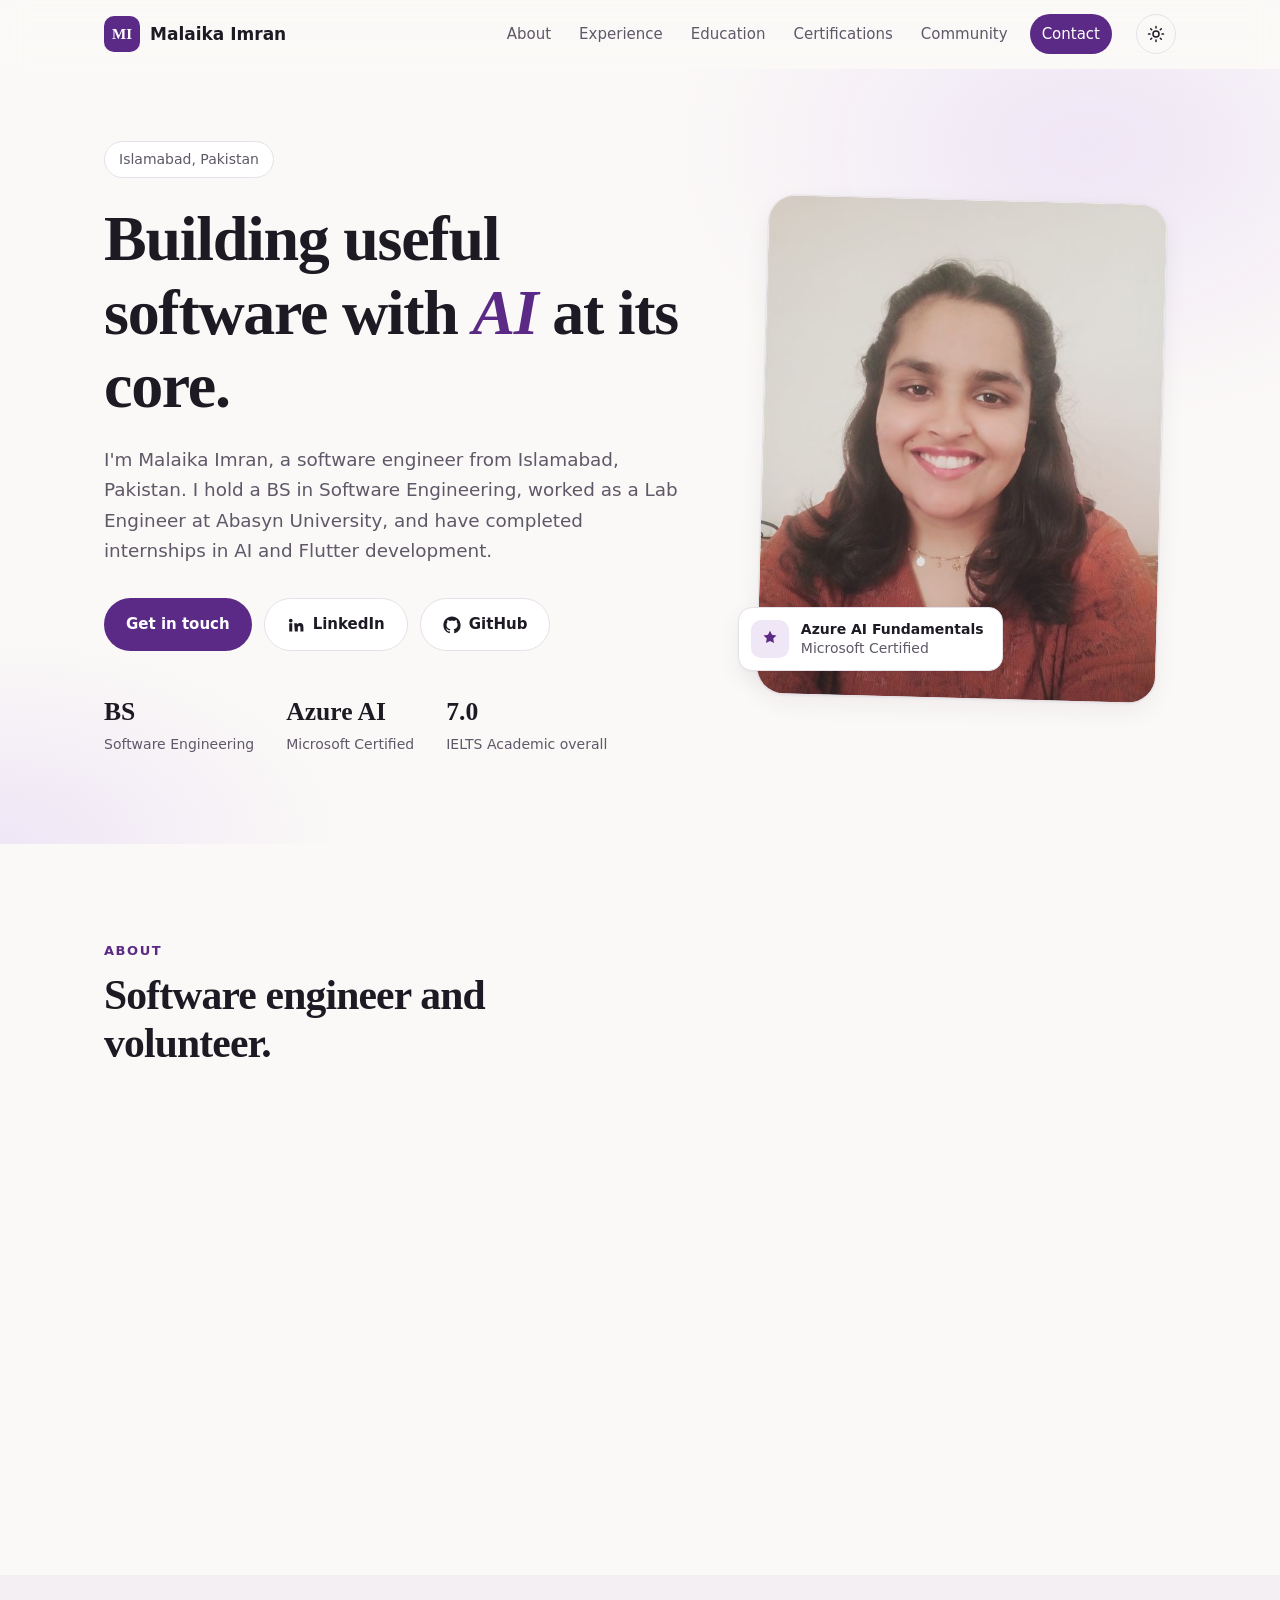
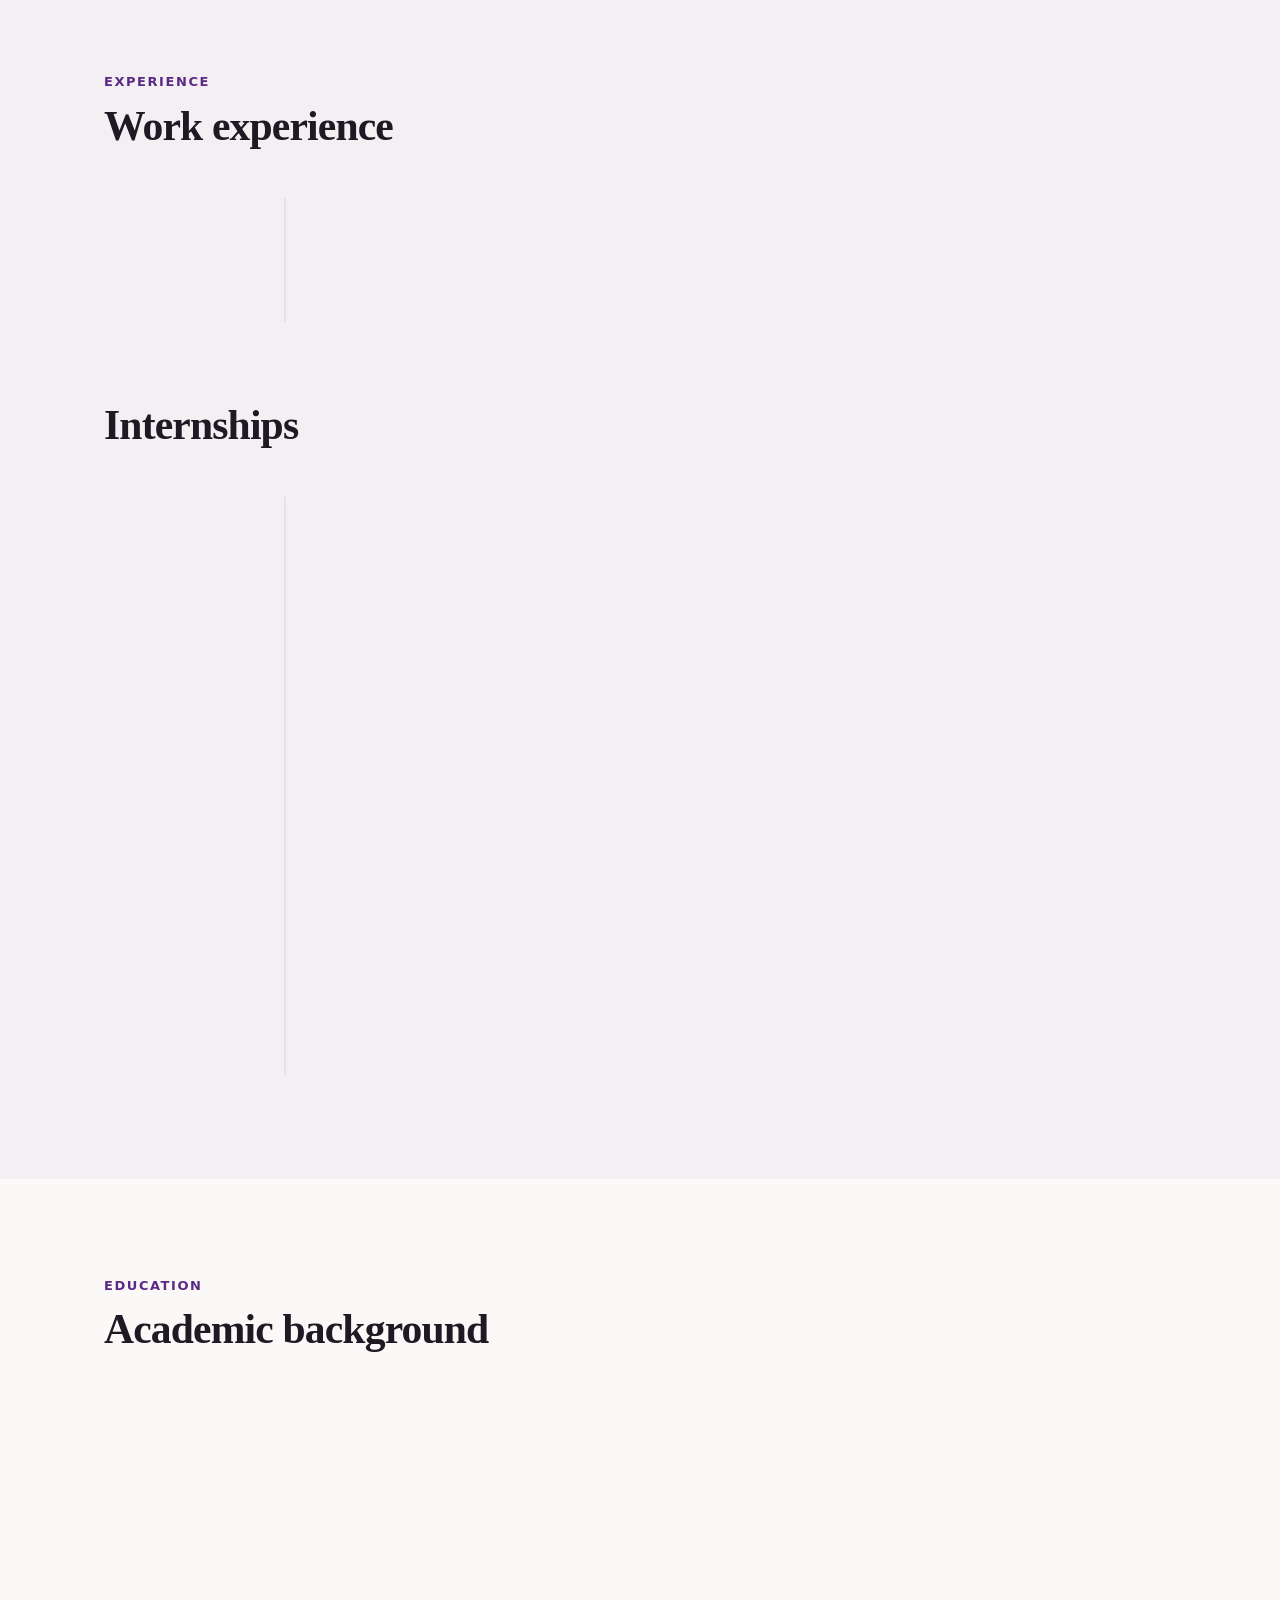
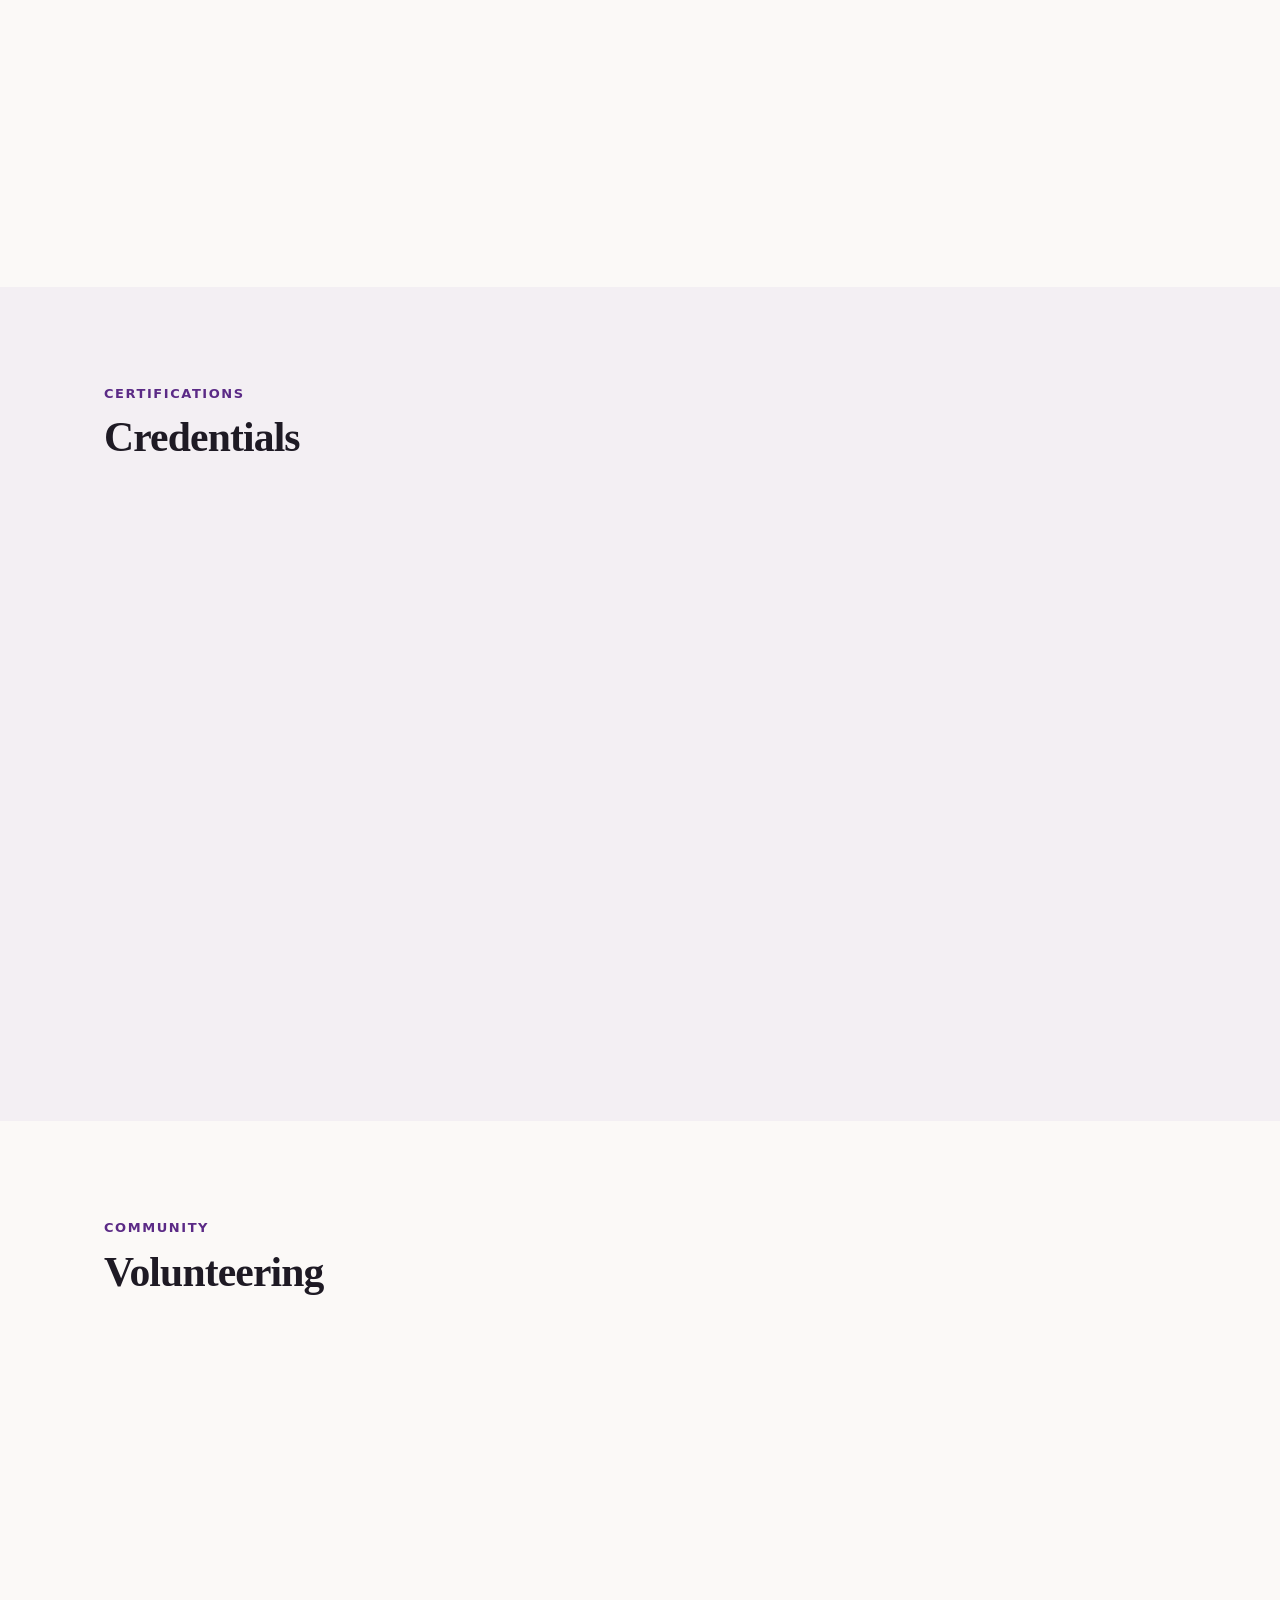
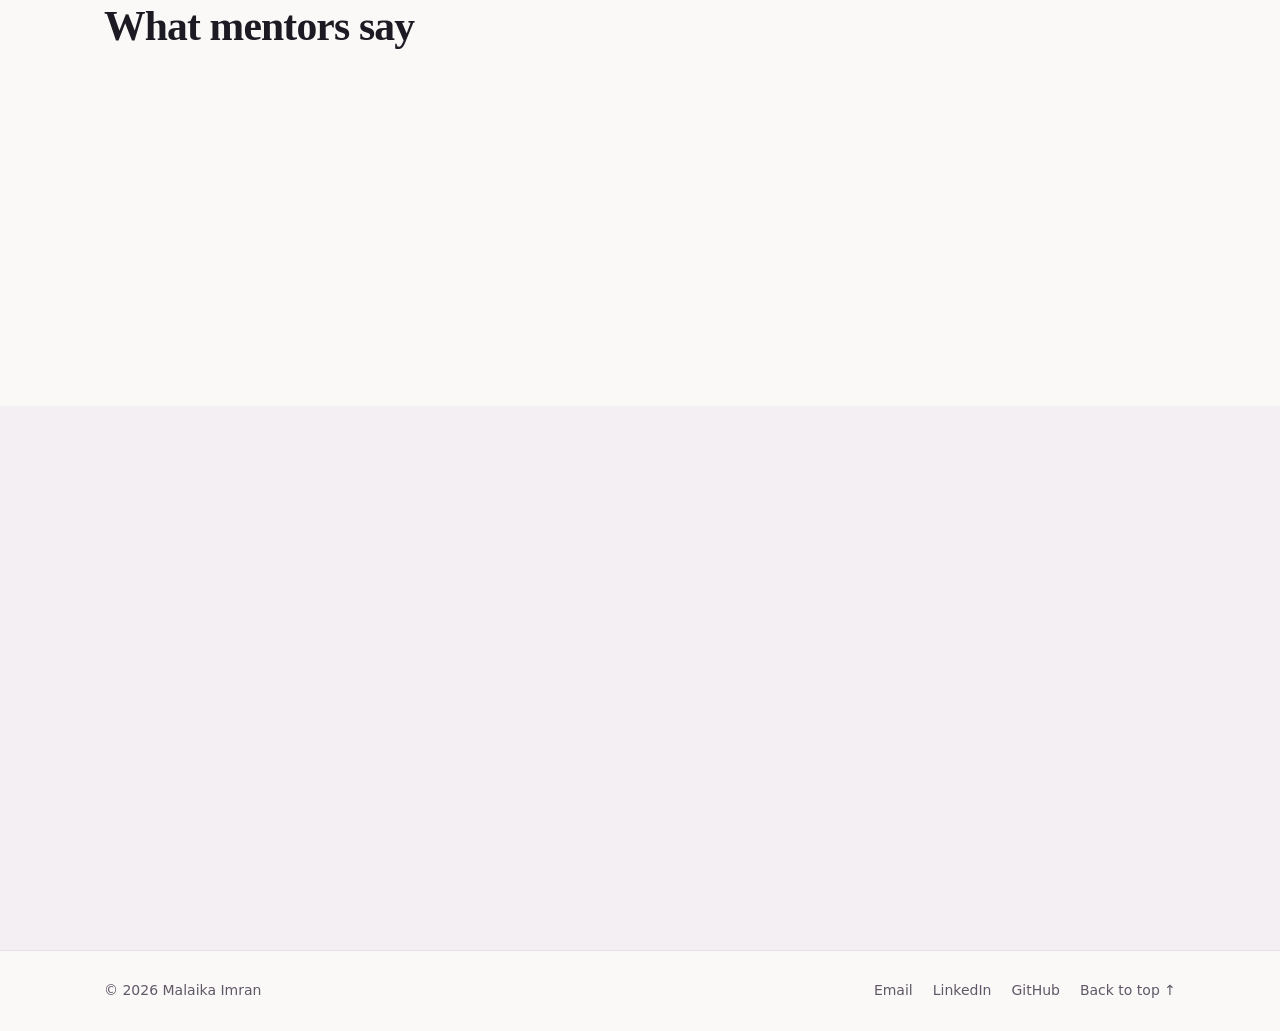
==== index.html @ 7772da9f "Add confirmed year to SOS Children's Village date" ====
<!doctype html>
<html lang="en">
<head>
  <meta charset="utf-8">
  <meta name="viewport" content="width=device-width, initial-scale=1">
  <title>Malaika Imran — AI & Software Engineer</title>
  <meta name="description" content="Malaika Imran is a software engineer from Islamabad, Pakistan. BS Software Engineering (Abasyn University), former Lab Engineer, Microsoft Certified: Azure AI Fundamentals, IELTS Academic 7.0.">
  <meta http-equiv="Content-Security-Policy" content="default-src 'self'; script-src 'self' 'sha256-9reP/hXaohFoG+TYgZjEcHDUO9IO48p9ldcm9y4P6Zs='; style-src 'self' https://fonts.googleapis.com; font-src https://fonts.gstatic.com; img-src 'self' data:; connect-src 'self'; manifest-src 'self'; object-src 'none'; base-uri 'self'; form-action 'none'">
  <meta name="referrer" content="strict-origin-when-cross-origin">
  <meta name="author" content="Malaika Imran">
  <meta name="robots" content="index, follow, max-image-preview:large">
  <meta name="theme-color" content="#fbf9f7" media="(prefers-color-scheme: light)">
  <meta name="theme-color" content="#141118" media="(prefers-color-scheme: dark)">
  <link rel="canonical" href="https://malaikaimran.com/">

  <meta property="og:type" content="profile">
  <meta property="og:site_name" content="Malaika Imran">
  <meta property="og:title" content="Malaika Imran — AI & Software Engineer">
  <meta property="og:description" content="Software engineer from Islamabad, Pakistan. BS Software Engineering, Microsoft Certified: Azure AI Fundamentals, IELTS Academic 7.0.">
  <meta property="og:url" content="https://malaikaimran.com/">
  <meta property="og:image" content="https://malaikaimran.com/assets/og-image.jpg">
  <meta property="og:image:width" content="1200">
  <meta property="og:image:height" content="630">
  <meta property="og:image:alt" content="Malaika Imran, AI & Software Engineer">
  <meta property="og:locale" content="en_GB">
  <meta property="profile:first_name" content="Malaika">
  <meta property="profile:last_name" content="Imran">
  <meta name="twitter:card" content="summary_large_image">
  <meta name="twitter:title" content="Malaika Imran — AI & Software Engineer">
  <meta name="twitter:description" content="Software engineer from Islamabad, Pakistan. BS Software Engineering, Microsoft Certified: Azure AI Fundamentals, IELTS Academic 7.0.">
  <meta name="twitter:image" content="https://malaikaimran.com/assets/og-image.jpg">

  <link rel="icon" href="favicon.svg" type="image/svg+xml">
  <link rel="icon" href="icon-192.png" type="image/png" sizes="192x192">
  <link rel="apple-touch-icon" href="apple-touch-icon.png">
  <link rel="manifest" href="site.webmanifest">

  <link rel="preconnect" href="https://fonts.googleapis.com">
  <link rel="preconnect" href="https://fonts.gstatic.com" crossorigin>
  <link rel="preload" as="image" href="assets/malaika-imran-600.jpg" imagesrcset="assets/malaika-imran-600.jpg 600w, assets/malaika-imran-900.jpg 900w, assets/malaika-imran.jpg 1200w" imagesizes="(max-width: 640px) 260px, (max-width: 960px) 340px, 400px" fetchpriority="high">
  <link href="https://fonts.googleapis.com/css2?family=Fraunces:opsz,wght@9..144,500;9..144,600&family=Inter:wght@400;500;600&display=swap" rel="stylesheet">
  <link rel="stylesheet" href="styles.css">
  <script>document.documentElement.classList.add('js');try{var t=localStorage.getItem('theme');if(t)document.documentElement.setAttribute('data-theme',t);}catch(e){}</script>

  <script type="application/ld+json">
  {
    "@context": "https://schema.org",
    "@type": "Person",
    "name": "Malaika Imran",
    "url": "https://malaikaimran.com/",
    "image": "https://malaikaimran.com/assets/malaika-imran.jpg",
    "jobTitle": "Software Engineer",
    "email": "mailto:malaikaimran760@gmail.com",
    "address": { "@type": "PostalAddress", "addressLocality": "Islamabad", "addressCountry": "PK" },
    "sameAs": ["https://www.linkedin.com/in/malaika-imran-39a955218/", "https://github.com/malaika112"],
    "alumniOf": { "@type": "CollegeOrUniversity", "name": "Abasyn University" },
    "hasCredential": [
      { "@type": "EducationalOccupationalCredential", "name": "Bachelor of Science in Software Engineering", "credentialCategory": "degree", "recognizedBy": { "@type": "CollegeOrUniversity", "name": "Abasyn University" } },
      { "@type": "EducationalOccupationalCredential", "name": "Microsoft Certified: Azure AI Fundamentals", "credentialCategory": "certification", "recognizedBy": { "@type": "Organization", "name": "Microsoft" } }
    ],
    "knowsLanguage": ["English", "Urdu"],
    "knowsAbout": ["Artificial Intelligence", "Azure AI", "Flutter", "Mobile App Development", "Web Engineering", "Software Testing"]
  }
  </script>
</head>
<body>
  <a class="skip" href="#main">Skip to content</a>

  <header class="nav" id="top">
    <div class="wrap nav-inner">
      <a class="brand" href="#top" aria-label="Malaika Imran, home">
        <span class="brand-mark">MI</span>
        <span class="brand-name">Malaika Imran</span>
      </a>
      <nav class="nav-links" id="nav-links" aria-label="Main">
        <a href="#about">About</a>
        <a href="#experience">Experience</a>
        <a href="#education">Education</a>
        <a href="#certifications">Certifications</a>
        <a href="#community">Community</a>
        <a href="#contact" class="nav-cta">Contact</a>
      </nav>
      <div class="nav-tools">
        <button class="icon-btn" id="theme-toggle" type="button" aria-label="Switch colour theme">
          <svg class="i-sun" viewBox="0 0 24 24" aria-hidden="true"><circle cx="12" cy="12" r="4"/><path d="M12 2v2M12 20v2M4.9 4.9l1.4 1.4M17.7 17.7l1.4 1.4M2 12h2M20 12h2M4.9 19.1l1.4-1.4M17.7 6.3l1.4-1.4"/></svg>
          <svg class="i-moon" viewBox="0 0 24 24" aria-hidden="true"><path d="M21 12.8A9 9 0 1 1 11.2 3a7 7 0 0 0 9.8 9.8z"/></svg>
        </button>
        <button class="icon-btn menu-btn" id="menu-toggle" type="button" aria-label="Open menu" aria-expanded="false" aria-controls="nav-links">
          <svg viewBox="0 0 24 24" aria-hidden="true"><path d="M4 7h16M4 12h16M4 17h16"/></svg>
        </button>
      </div>
    </div>
  </header>

  <main id="main">
    <!-- Hero -->
    <section class="hero">
      <div class="wrap hero-grid">
        <div class="hero-copy">
          <p class="eyebrow">Islamabad, Pakistan</p>
          <h1>Building useful software with <em>AI</em> at its core.</h1>
          <p class="lead">I'm Malaika Imran, a software engineer from Islamabad, Pakistan. I hold a BS in Software Engineering, worked as a Lab Engineer at Abasyn University, and have completed internships in AI and Flutter development.</p>
          <div class="hero-actions">
            <a class="btn btn-primary" href="#contact">Get in touch</a>
            <a class="btn btn-ghost" href="https://www.linkedin.com/in/malaika-imran-39a955218/" target="_blank" rel="noopener">
              <svg class="btn-icon" viewBox="0 0 24 24" aria-hidden="true"><path d="M4.98 3.5a2.5 2.5 0 1 1 0 5 2.5 2.5 0 0 1 0-5zM3 9.75h4v11H3zM9.5 9.75h3.8v1.5h.05c.53-1 1.83-2.05 3.77-2.05 4.03 0 4.78 2.65 4.78 6.1v5.45h-4v-4.83c0-1.15-.02-2.64-1.6-2.64-1.61 0-1.86 1.26-1.86 2.56v4.91h-4z"/></svg>
              LinkedIn
            </a>
            <a class="btn btn-ghost" href="https://github.com/malaika112" target="_blank" rel="noopener">
              <svg class="btn-icon" viewBox="0 0 24 24" aria-hidden="true"><path d="M12 .5C5.65.5.5 5.65.5 12a11.5 11.5 0 0 0 7.86 10.92c.58.1.79-.25.79-.56v-2c-3.2.7-3.87-1.37-3.87-1.37-.52-1.33-1.28-1.69-1.28-1.69-1.05-.72.08-.7.08-.7 1.16.08 1.77 1.19 1.77 1.19 1.03 1.77 2.7 1.26 3.36.96.1-.75.4-1.26.73-1.55-2.55-.29-5.24-1.28-5.24-5.69 0-1.26.45-2.29 1.19-3.1-.12-.29-.52-1.46.11-3.05 0 0 .97-.31 3.18 1.18a11 11 0 0 1 5.79 0c2.2-1.49 3.17-1.18 3.17-1.18.63 1.59.23 2.76.11 3.05.74.81 1.19 1.84 1.19 3.1 0 4.42-2.69 5.39-5.26 5.68.41.36.78 1.06.78 2.14v3.17c0 .31.21.67.8.56A11.5 11.5 0 0 0 23.5 12C23.5 5.65 18.35.5 12 .5z"/></svg>
              GitHub
            </a>
          </div>
          <ul class="hero-facts" aria-label="Highlights">
            <li><strong>BS</strong><span>Software Engineering</span></li>
            <li><strong>Azure AI</strong><span>Microsoft Certified</span></li>
            <li><strong>7.0</strong><span>IELTS Academic overall</span></li>
          </ul>
        </div>
        <div class="hero-photo">
          <div class="photo-frame">
            <img src="assets/malaika-imran-600.jpg" srcset="assets/malaika-imran-600.jpg 600w, assets/malaika-imran-900.jpg 900w, assets/malaika-imran.jpg 1200w" sizes="(max-width: 640px) 260px, (max-width: 960px) 340px, 400px" alt="Portrait of Malaika Imran" width="1200" height="1600" fetchpriority="high" decoding="async">
          </div>
          <div class="photo-badge">
            <span class="badge-icon" aria-hidden="true">
              <svg viewBox="0 0 24 24"><path d="M12 2l2.4 4.9 5.4.8-3.9 3.8.9 5.4L12 14.4 7.2 16.9l.9-5.4L4.2 7.7l5.4-.8z"/></svg>
            </span>
            <span><strong>Azure AI Fundamentals</strong><br>Microsoft Certified</span>
          </div>
        </div>
      </div>
    </section>

    <!-- About -->
    <section class="section" id="about">
      <div class="wrap about-grid">
        <div>
          <p class="kicker">About</p>
          <h2>Software engineer and volunteer.</h2>
        </div>
        <div class="about-body reveal">
          <p>I studied for a four-year Bachelor of Science in Software Engineering at Abasyn University, Islamabad Campus, from 2020 and was awarded the degree in June 2024.</p>
          <p>From September 2025 to May 2026 I worked as a Lab Engineer in the Computing Department at Abasyn University Islamabad. Alongside my studies and work I've completed three internships: Flutter development at Status 200 (2023), AI engineering at Virtual Soft Technologies (2025), and a four-week AI internship at YoungDev Interns.</p>
          <p>I'm Microsoft Certified in Azure AI Fundamentals and scored 7.0 overall in IELTS Academic. From 2022 to 2024 I volunteered with Karwan-e-Pakistan Trust on projects for women's empowerment.</p>
          <div class="skills" aria-label="Skills">
            <span>Artificial Intelligence</span>
            <span>Azure AI</span>
            <span>Flutter &amp; Dart</span>
            <span>Mobile App Development</span>
            <span>Web Engineering</span>
            <span>Data Structures &amp; Algorithms</span>
            <span>Database Systems</span>
            <span>Software Testing &amp; QA</span>
            <span>Requirements Engineering</span>
            <span>Video Editing</span>
          </div>
        </div>
      </div>
    </section>

    <!-- Experience -->
    <section class="section section-alt" id="experience">
      <div class="wrap">
        <p class="kicker">Experience</p>
        <h2>Work experience</h2>
        <ol class="timeline">
          <li class="reveal">
            <div class="tl-date">Sep 2025 – May 2026</div>
            <div class="tl-card">
              <span class="tag">Employment</span>
              <h3>Lab Engineer</h3>
              <p class="tl-org">Computing Department · Abasyn University, Islamabad Campus</p>
            </div>
          </li>
        </ol>

        <h2 class="sub-h2">Internships</h2>
        <ol class="timeline">
          <li class="reveal">
            <div class="tl-date">3 – 16 Nov 2025</div>
            <div class="tl-card">
              <span class="tag">Internship</span>
              <h3>AI Engineer</h3>
              <p class="tl-org">Technology Division · Virtual Soft Technologies, Islamabad</p>
              <p>Worked on AI-based projects in the Technology Division.</p>
            </div>
          </li>
          <li class="reveal">
            <div class="tl-date">4-week summer internship</div>
            <div class="tl-card">
              <span class="tag">Internship</span>
              <h3>AI Intern</h3>
              <p class="tl-org">YoungDev Interns</p>
              <p>Completed a four-week summer internship as an AI Intern.</p>
            </div>
          </li>
          <li class="reveal">
            <div class="tl-date">7 Jun – 30 Aug 2023</div>
            <div class="tl-card">
              <span class="tag">Internship</span>
              <h3>Flutter Developer</h3>
              <p class="tl-org">IT Department · Status 200 Pvt. Ltd., Lahore</p>
              <p>Worked as a Flutter Developer in the IT department.</p>
            </div>
          </li>
        </ol>
      </div>
    </section>

    <!-- Education -->
    <section class="section" id="education">
      <div class="wrap">
        <p class="kicker">Education</p>
        <h2>Academic background</h2>
        <div class="edu-card reveal">
          <div class="edu-head">
            <div class="edu-icon" aria-hidden="true">
              <svg viewBox="0 0 24 24"><path d="M2 9l10-5 10 5-10 5z"/><path d="M6 11v5c0 1.7 2.7 3 6 3s6-1.3 6-3v-5"/></svg>
            </div>
            <div>
              <h3>Bachelor of Science in Software Engineering (4 years)</h3>
              <p class="tl-org">Abasyn University · Islamabad Campus · Fall 2020 – Spring 2024</p>
            </div>
          </div>
          <p>Degree awarded on 28 June 2024 after completing 132 credit hours. Senior Design Project (two semesters) graded A in both parts; industrial training internship graded A.</p>
          <div class="coursework">
            <p class="coursework-label">Selected coursework</p>
            <ul>
              <li>Data Structures &amp; Algorithms</li>
              <li>Analysis of Algorithms</li>
              <li>Fuzzy Logic</li>
              <li>Web Engineering</li>
              <li>Mobile Application Development</li>
              <li>Human-Computer Interaction</li>
              <li>Database Management Systems</li>
              <li>Software Design &amp; Architecture</li>
              <li>Software Testing</li>
              <li>Information Security</li>
              <li>Simulation &amp; Modelling</li>
              <li>Software Project Management</li>
            </ul>
          </div>
        </div>
      </div>
    </section>

    <!-- Certifications -->
    <section class="section section-alt" id="certifications">
      <div class="wrap">
        <p class="kicker">Certifications</p>
        <h2>Credentials</h2>

        <article class="ielts-card reveal">
          <div class="ielts-head">
            <div>
              <span class="card-date">Test date: 10 Nov 2026</span>
              <h3>IELTS Academic for UKVI</h3>
              <p class="tl-org">British Council · IDP · Cambridge English</p>
            </div>
            <div class="ielts-overall">
              <strong>7.0</strong>
              <span>Overall band</span>
            </div>
          </div>
          <ul class="bands" aria-label="IELTS band scores">
            <li><span class="band-label">Listening</span><strong>8.0</strong><span class="band-cefr">CEFR C1</span></li>
            <li><span class="band-label">Reading</span><strong>6.0</strong><span class="band-cefr">CEFR B2</span></li>
            <li><span class="band-label">Writing</span><strong>6.0</strong><span class="band-cefr">CEFR B2</span></li>
            <li><span class="band-label">Speaking</span><strong>7.0</strong><span class="band-cefr">CEFR C1</span></li>
          </ul>
        </article>

        <div class="cards cards-2">
          <article class="card reveal">
            <div class="card-top">
              <span class="card-icon" aria-hidden="true"><svg viewBox="0 0 24 24"><rect x="3" y="3" width="8" height="8"/><rect x="13" y="3" width="8" height="8"/><rect x="3" y="13" width="8" height="8"/><rect x="13" y="13" width="8" height="8"/></svg></span>
              <span class="card-date">21 Apr 2026</span>
            </div>
            <h3>Microsoft Certified: Azure AI Fundamentals</h3>
            <p>Microsoft · Earned 21 April 2026 · Verifiable online.</p>
          </article>
          <article class="card reveal">
            <div class="card-top">
              <span class="card-icon" aria-hidden="true"><svg viewBox="0 0 24 24"><rect x="3" y="6" width="13" height="12" rx="2"/><path d="M16 10l5-3v10l-5-3z"/></svg></span>
            </div>
            <h3>Digital Skills Training: Video Editing</h3>
            <p>Learning With Earning · Plan9 · One-month course in video editing.</p>
          </article>
        </div>
      </div>
    </section>

    <!-- Community + testimonials -->
    <section class="section" id="community">
      <div class="wrap">
        <p class="kicker">Community</p>
        <h2>Volunteering</h2>
        <div class="cards cards-2">
          <article class="card reveal">
            <div class="card-top">
              <span class="card-icon" aria-hidden="true"><svg viewBox="0 0 24 24"><path d="M12 21s-7-4.4-9.3-9A5.3 5.3 0 0 1 12 6a5.3 5.3 0 0 1 9.3 6c-2.3 4.6-9.3 9-9.3 9z"/></svg></span>
              <span class="card-date">2022 – 2024</span>
            </div>
            <h3>Volunteer, Karwan-e-Pakistan Trust</h3>
            <p>Volunteered with the Trust, including work for women's empowerment.</p>
          </article>
          <article class="card reveal">
            <div class="card-top">
              <span class="card-icon" aria-hidden="true"><svg viewBox="0 0 24 24"><circle cx="9" cy="8" r="3"/><circle cx="17" cy="9" r="2.5"/><path d="M3 20c0-3.3 2.7-6 6-6s6 2.7 6 6M14 20c0-2.5 1.5-4.5 4-4.5s3 1.5 3 4.5"/></svg></span>
              <span class="card-date">2 Oct 2022</span>
            </div>
            <h3>SOS Children's Village</h3>
            <p>Spent a day with the children of SOS Children's Village, organised by YLA Twin City, Karwan-e-Pakistan.</p>
          </article>
        </div>

        <h2 class="sub-h2">What mentors say</h2>
        <div class="quotes">
          <figure class="quote reveal">
            <blockquote>"Excellent critical thinking skills, demonstrated by their ability to analyze complex problems and develop innovative solutions."</blockquote>
            <figcaption><strong>Dr Amjad Khan</strong><span>Associate Professor, Abasyn University Islamabad</span></figcaption>
          </figure>
          <figure class="quote reveal">
            <blockquote>"A remarkable ability to tackle complex issues with innovative and critical thinking."</blockquote>
            <figcaption><strong>Dr Sadaf Tanvir</strong><span>Assistant Professor, Dept. of Computing, Abasyn University Islamabad</span></figcaption>
          </figure>
        </div>
      </div>
    </section>

    <!-- Contact -->
    <section class="section contact" id="contact">
      <div class="wrap contact-inner reveal">
        <p class="kicker">Contact</p>
        <h2>Let's work together.</h2>
        <p class="lead">Reach me by email, or connect with me on LinkedIn and GitHub.</p>
        <div class="hero-actions center">
          <a class="btn btn-primary" href="mailto:malaikaimran760@gmail.com">
            <svg class="btn-icon stroke" viewBox="0 0 24 24" aria-hidden="true"><rect x="3" y="5" width="18" height="14" rx="2"/><path d="M3 7l9 6 9-6"/></svg>
            malaikaimran760@gmail.com
          </a>
          <a class="btn btn-ghost" href="https://www.linkedin.com/in/malaika-imran-39a955218/" target="_blank" rel="noopener">
            <svg class="btn-icon" viewBox="0 0 24 24" aria-hidden="true"><path d="M4.98 3.5a2.5 2.5 0 1 1 0 5 2.5 2.5 0 0 1 0-5zM3 9.75h4v11H3zM9.5 9.75h3.8v1.5h.05c.53-1 1.83-2.05 3.77-2.05 4.03 0 4.78 2.65 4.78 6.1v5.45h-4v-4.83c0-1.15-.02-2.64-1.6-2.64-1.61 0-1.86 1.26-1.86 2.56v4.91h-4z"/></svg>
            LinkedIn
          </a>
          <a class="btn btn-ghost" href="https://github.com/malaika112" target="_blank" rel="noopener">
            <svg class="btn-icon" viewBox="0 0 24 24" aria-hidden="true"><path d="M12 .5C5.65.5.5 5.65.5 12a11.5 11.5 0 0 0 7.86 10.92c.58.1.79-.25.79-.56v-2c-3.2.7-3.87-1.37-3.87-1.37-.52-1.33-1.28-1.69-1.28-1.69-1.05-.72.08-.7.08-.7 1.16.08 1.77 1.19 1.77 1.19 1.03 1.77 2.7 1.26 3.36.96.1-.75.4-1.26.73-1.55-2.55-.29-5.24-1.28-5.24-5.69 0-1.26.45-2.29 1.19-3.1-.12-.29-.52-1.46.11-3.05 0 0 .97-.31 3.18 1.18a11 11 0 0 1 5.79 0c2.2-1.49 3.17-1.18 3.17-1.18.63 1.59.23 2.76.11 3.05.74.81 1.19 1.84 1.19 3.1 0 4.42-2.69 5.39-5.26 5.68.41.36.78 1.06.78 2.14v3.17c0 .31.21.67.8.56A11.5 11.5 0 0 0 23.5 12C23.5 5.65 18.35.5 12 .5z"/></svg>
            GitHub: malaika112
          </a>
        </div>
        <p class="location">
          <svg viewBox="0 0 24 24" aria-hidden="true"><path d="M12 22s7-6.2 7-12a7 7 0 0 0-14 0c0 5.8 7 12 7 12z"/><circle cx="12" cy="10" r="2.5"/></svg>
          Islamabad, Pakistan
        </p>
      </div>
    </section>
  </main>

  <footer class="footer">
    <div class="wrap footer-inner">
      <span>© <span id="year">2026</span> Malaika Imran</span>
      <span class="footer-links">
        <a href="mailto:malaikaimran760@gmail.com">Email</a>
        <a href="https://www.linkedin.com/in/malaika-imran-39a955218/" target="_blank" rel="noopener">LinkedIn</a>
        <a href="https://github.com/malaika112" target="_blank" rel="noopener">GitHub</a>
        <a href="#top">Back to top ↑</a>
      </span>
    </div>
  </footer>

  <script src="script.js"></script>
</body>
</html>
---- styles.css ----
:root {
  --bg: #fbf9f7;
  --bg-alt: #f3eff3;
  --surface: #ffffff;
  --text: #1e1a24;
  --muted: #5f5868;
  --line: #e6e0e8;
  --accent: #5b2a86;
  --accent-strong: #47206a;
  --accent-soft: #efe6f6;
  --accent-text: #ffffff;
  --shadow: 0 1px 2px rgba(30, 20, 40, .04), 0 8px 24px rgba(30, 20, 40, .06);
  --radius: 16px;
  --serif: "Fraunces", Georgia, "Times New Roman", serif;
  --sans: "Inter", system-ui, -apple-system, "Segoe UI", Roboto, sans-serif;
  color-scheme: light;
}

@media (prefers-color-scheme: dark) {
  :root:not([data-theme="light"]) {
    --bg: #141118;
    --bg-alt: #1b1720;
    --surface: #211c27;
    --text: #f1edf4;
    --muted: #b1a8ba;
    --line: #322b3a;
    --accent: #c9a4ec;
    --accent-strong: #dcc0f4;
    --accent-soft: #2e2439;
    --accent-text: #1a1220;
    --shadow: 0 1px 2px rgba(0, 0, 0, .3), 0 8px 24px rgba(0, 0, 0, .25);
    color-scheme: dark;
  }
}

:root[data-theme="dark"] {
  --bg: #141118;
  --bg-alt: #1b1720;
  --surface: #211c27;
  --text: #f1edf4;
  --muted: #b1a8ba;
  --line: #322b3a;
  --accent: #c9a4ec;
  --accent-strong: #dcc0f4;
  --accent-soft: #2e2439;
  --accent-text: #1a1220;
  --shadow: 0 1px 2px rgba(0, 0, 0, .3), 0 8px 24px rgba(0, 0, 0, .25);
  color-scheme: dark;
}

*, *::before, *::after { box-sizing: border-box; }

html { scroll-behavior: smooth; scroll-padding-top: 80px; }

body {
  margin: 0;
  background: var(--bg);
  color: var(--text);
  font-family: var(--sans);
  font-size: 17px;
  line-height: 1.65;
  -webkit-font-smoothing: antialiased;
  overflow-x: hidden;
}

img { max-width: 100%; display: block; }
a { color: inherit; }
h1, h2, h3 { margin: 0; line-height: 1.15; }
h1, h2 { font-family: var(--serif); font-weight: 600; letter-spacing: -0.02em; }
h3 { font-size: 1.12rem; font-weight: 600; }
p { margin: 0 0 1em; }

.wrap { width: 100%; max-width: 1120px; margin: 0 auto; padding: 0 24px; }

.skip { position: absolute; left: -999px; top: 8px; background: var(--accent); color: var(--accent-text); padding: 8px 14px; border-radius: 8px; z-index: 100; }
.skip:focus { left: 8px; }

:focus-visible { outline: 2px solid var(--accent); outline-offset: 3px; border-radius: 6px; }

/* Nav */
.nav {
  position: sticky; top: 0; z-index: 50;
  background: color-mix(in srgb, var(--bg) 85%, transparent);
  backdrop-filter: saturate(160%) blur(12px);
  -webkit-backdrop-filter: saturate(160%) blur(12px);
  border-bottom: 1px solid transparent;
  transition: border-color .2s;
}
.nav.scrolled { border-bottom-color: var(--line); }
.nav-inner { display: flex; align-items: center; gap: 24px; height: 68px; }
.brand { display: flex; align-items: center; gap: 10px; text-decoration: none; font-weight: 600; }
.brand-mark {
  display: grid; place-items: center; width: 36px; height: 36px; border-radius: 10px;
  background: var(--accent); color: var(--accent-text); font-family: var(--serif); font-size: 15px;
}
.nav-links { display: flex; align-items: center; gap: 4px; margin-left: auto; }
.nav-links a {
  text-decoration: none; color: var(--muted); font-size: 15px; font-weight: 500;
  padding: 8px 12px; border-radius: 999px; transition: color .15s, background .15s;
}
.nav-links a:hover { color: var(--text); background: var(--accent-soft); }
.nav-links .nav-cta { color: var(--accent-text); background: var(--accent); margin-left: 6px; }
.nav-links .nav-cta:hover { color: var(--accent-text); background: var(--accent-strong); }
.nav-tools { display: flex; gap: 6px; }
.icon-btn {
  display: grid; place-items: center; width: 40px; height: 40px; border-radius: 999px;
  background: transparent; border: 1px solid var(--line); color: var(--text); cursor: pointer;
}
.icon-btn:hover { background: var(--accent-soft); }
.icon-btn svg { width: 18px; height: 18px; fill: none; stroke: currentColor; stroke-width: 2; stroke-linecap: round; stroke-linejoin: round; }
.i-moon { display: none; }
:root[data-theme="dark"] .i-sun { display: none; }
:root[data-theme="dark"] .i-moon { display: block; }
@media (prefers-color-scheme: dark) {
  :root:not([data-theme="light"]) .i-sun { display: none; }
  :root:not([data-theme="light"]) .i-moon { display: block; }
}
.menu-btn { display: none; }

/* Hero */
.hero { padding: 72px 0 88px; position: relative; }
.hero::before {
  content: ""; position: absolute; inset: 0; z-index: -1; pointer-events: none;
  background:
    radial-gradient(600px 400px at 85% 10%, var(--accent-soft), transparent 70%),
    radial-gradient(500px 300px at 0% 100%, var(--accent-soft), transparent 70%);
}
.hero-grid { display: grid; grid-template-columns: 1.15fr .85fr; gap: 64px; align-items: center; }
.eyebrow {
  display: inline-flex; align-items: center; gap: 8px; font-size: 14px; font-weight: 500; color: var(--muted);
  background: var(--surface); border: 1px solid var(--line); padding: 6px 14px; border-radius: 999px; margin-bottom: 24px;
}
.dot { width: 8px; height: 8px; border-radius: 50%; background: #2fa66a; box-shadow: 0 0 0 4px rgba(47, 166, 106, .18); }
.hero h1 { font-size: clamp(2.4rem, 5.2vw, 4rem); margin-bottom: 22px; }
.hero h1 em { font-style: italic; color: var(--accent); }
.lead { font-size: 1.15rem; color: var(--muted); max-width: 40em; }
.hero-actions { display: flex; flex-wrap: wrap; gap: 12px; margin: 32px 0 40px; }
.hero-actions.center { justify-content: center; margin-bottom: 24px; }
.btn {
  display: inline-flex; align-items: center; justify-content: center; gap: 8px;
  padding: 13px 22px; border-radius: 999px; font-weight: 600; font-size: 15px; text-decoration: none;
  transition: transform .15s, background .15s, border-color .15s;
}
.btn:hover { transform: translateY(-1px); }
.btn-primary { background: var(--accent); color: var(--accent-text); }
.btn-primary:hover { background: var(--accent-strong); }
.btn-ghost { border: 1px solid var(--line); background: var(--surface); }
.btn-ghost:hover { border-color: var(--accent); }
.hero-facts { list-style: none; padding: 0; margin: 0; display: flex; flex-wrap: wrap; gap: 32px; }
.hero-facts li { display: flex; flex-direction: column; }
.hero-facts strong { font-family: var(--serif); font-size: 1.6rem; font-weight: 600; color: var(--text); }
.hero-facts span { font-size: 14px; color: var(--muted); }

.hero-photo { position: relative; justify-self: center; width: 100%; max-width: 400px; }
.photo-frame {
  border-radius: 28px; overflow: hidden; aspect-ratio: 4 / 5; background: var(--surface);
  box-shadow: var(--shadow); border: 1px solid var(--line);
  transform: rotate(1.5deg);
}
.photo-frame img { width: 100%; height: 100%; object-fit: cover; object-position: center 30%; }
.photo-badge {
  position: absolute; left: -24px; bottom: 28px; display: flex; align-items: center; gap: 12px;
  background: var(--surface); border: 1px solid var(--line); box-shadow: var(--shadow);
  padding: 12px 18px 12px 12px; border-radius: 14px; font-size: 14px; line-height: 1.35; color: var(--muted);
}
.photo-badge strong { color: var(--text); }
.badge-icon { display: grid; place-items: center; width: 38px; height: 38px; border-radius: 10px; background: var(--accent-soft); color: var(--accent); }
.badge-icon svg { width: 20px; height: 20px; fill: currentColor; }

/* Sections */
.section { padding: 96px 0; }
.section-alt { background: var(--bg-alt); }
.kicker { font-size: 13px; font-weight: 600; letter-spacing: .12em; text-transform: uppercase; color: var(--accent); margin-bottom: 10px; }
.section h2 { font-size: clamp(1.9rem, 3.6vw, 2.6rem); margin-bottom: 40px; }
.sub-h2 { margin-top: 72px; }

.about-grid { display: grid; grid-template-columns: .8fr 1.2fr; gap: 64px; }
.about-body p { color: var(--muted); font-size: 1.05rem; }
.skills { display: flex; flex-wrap: wrap; gap: 8px; margin-top: 28px; }
.skills span {
  font-size: 14px; font-weight: 500; padding: 7px 14px; border-radius: 999px;
  background: var(--accent-soft); color: var(--accent-strong);
}

/* Timeline */
.timeline { list-style: none; margin: 0; padding: 0; position: relative; }
.timeline::before { content: ""; position: absolute; left: 180px; top: 8px; bottom: 8px; width: 2px; background: var(--line); }
.timeline li { display: grid; grid-template-columns: 180px 1fr; gap: 40px; position: relative; padding-bottom: 28px; }
.timeline li:last-child { padding-bottom: 0; }
.timeline li::before {
  content: ""; position: absolute; left: 174px; top: 26px; width: 14px; height: 14px; border-radius: 50%;
  background: var(--bg-alt); border: 3px solid var(--accent);
}
.tl-date { font-size: 14px; font-weight: 600; color: var(--muted); padding-top: 20px; padding-right: 16px; text-align: right; }
.tl-card, .edu-card, .card, .quote {
  background: var(--surface); border: 1px solid var(--line); border-radius: var(--radius);
  padding: 24px 26px; box-shadow: var(--shadow);
}
.tl-card h3 { margin-bottom: 4px; }
.tl-org { font-size: 15px; font-weight: 500; color: var(--accent); margin-bottom: 12px; }
.tl-card p:last-child, .card p:last-child, .edu-card p:last-child { margin-bottom: 0; }
.tl-card p:not(.tl-org) { color: var(--muted); }

/* Education */
.edu-card { padding: 32px; }
.edu-head { display: flex; gap: 18px; align-items: flex-start; margin-bottom: 16px; }
.edu-icon, .card-icon {
  flex: none; display: grid; place-items: center; width: 48px; height: 48px; border-radius: 12px;
  background: var(--accent-soft); color: var(--accent);
}
.edu-icon svg, .card-icon svg { width: 24px; height: 24px; fill: none; stroke: currentColor; stroke-width: 1.8; stroke-linecap: round; stroke-linejoin: round; }
.edu-card > p { color: var(--muted); }
.coursework { border-top: 1px solid var(--line); margin-top: 24px; padding-top: 22px; }
.coursework-label { font-size: 13px; font-weight: 600; letter-spacing: .08em; text-transform: uppercase; color: var(--muted); }
.coursework ul { list-style: none; margin: 0; padding: 0; display: grid; grid-template-columns: repeat(3, 1fr); gap: 10px 24px; }
.coursework li { position: relative; padding-left: 18px; font-size: 15px; }
.coursework li::before { content: ""; position: absolute; left: 0; top: .65em; width: 6px; height: 6px; border-radius: 50%; background: var(--accent); }

/* Cards */
.cards { display: grid; grid-template-columns: repeat(3, 1fr); gap: 20px; }
.cards-2 { grid-template-columns: repeat(2, 1fr); }
.card { display: flex; flex-direction: column; transition: transform .2s, border-color .2s; }
.card:hover { transform: translateY(-3px); border-color: color-mix(in srgb, var(--accent) 40%, var(--line)); }
.card-top { display: flex; justify-content: space-between; align-items: center; margin-bottom: 18px; }
.card-date { font-size: 13px; font-weight: 600; color: var(--muted); background: var(--bg-alt); padding: 4px 10px; border-radius: 999px; }
.card h3 { margin-bottom: 8px; }
.card p { color: var(--muted); font-size: 15px; }

/* Tags, button icons, footer links */
.tag {
  display: inline-block; font-size: 12px; font-weight: 600; letter-spacing: .04em; text-transform: uppercase;
  color: var(--accent); background: var(--accent-soft); padding: 3px 10px; border-radius: 999px; margin-bottom: 10px;
}
.btn-icon { width: 18px; height: 18px; fill: currentColor; flex: none; }
.btn-icon.stroke { fill: none; stroke: currentColor; stroke-width: 2; stroke-linecap: round; stroke-linejoin: round; }
.footer-links { display: flex; gap: 20px; flex-wrap: wrap; }

/* IELTS */
.ielts-card {
  background: var(--surface); border: 1px solid var(--line); border-radius: var(--radius);
  padding: 28px 30px; box-shadow: var(--shadow); margin-bottom: 20px;
}
.ielts-head { display: flex; justify-content: space-between; align-items: flex-start; gap: 24px; margin-bottom: 24px; }
.ielts-head h3 { margin: 12px 0 4px; font-size: 1.3rem; }
.ielts-head .tl-org { margin: 0; }
.ielts-overall {
  flex: none; display: flex; flex-direction: column; align-items: center; justify-content: center;
  width: 112px; height: 112px; border-radius: 50%; background: var(--accent); color: var(--accent-text);
}
.ielts-overall strong { font-family: var(--serif); font-size: 2.4rem; line-height: 1; }
.ielts-overall span { font-size: 12px; font-weight: 500; margin-top: 4px; opacity: .9; }
.bands { list-style: none; margin: 0; padding: 0; display: grid; grid-template-columns: repeat(4, 1fr); gap: 12px; }
.bands li {
  display: flex; flex-direction: column; align-items: flex-start; padding: 16px 18px;
  background: var(--bg-alt); border-radius: 12px;
}
.band-label { font-size: 14px; color: var(--muted); font-weight: 500; }
.bands strong { font-family: var(--serif); font-size: 1.9rem; font-weight: 600; line-height: 1.2; margin: 2px 0; }
.band-cefr { font-size: 12px; font-weight: 600; color: var(--accent); }

/* Quotes */
.quotes { display: grid; grid-template-columns: repeat(2, 1fr); gap: 20px; }
.quote { margin: 0; padding: 32px; position: relative; }
.quote::before {
  content: "\201C"; position: absolute; top: 4px; right: 24px; font-family: var(--serif);
  font-size: 96px; line-height: 1; color: var(--accent-soft);
}
.quote blockquote { margin: 0 0 20px; font-family: var(--serif); font-size: 1.25rem; line-height: 1.45; position: relative; }
.quote figcaption { display: flex; flex-direction: column; font-size: 14px; }
.quote figcaption span { color: var(--muted); }

/* Contact */
.contact { text-align: center; background: var(--bg-alt); }
.contact-inner { max-width: 720px; }
.contact .lead { margin: 0 auto; }
.location { display: inline-flex; align-items: center; gap: 6px; color: var(--muted); font-size: 15px; margin: 0; }
.location svg { width: 18px; height: 18px; fill: none; stroke: currentColor; stroke-width: 2; }

/* Footer */
.footer { border-top: 1px solid var(--line); padding: 28px 0; font-size: 14px; color: var(--muted); }
.footer-inner { display: flex; justify-content: space-between; gap: 16px; flex-wrap: wrap; }
.footer a { text-decoration: none; }
.footer a:hover { color: var(--accent); }

/* Reveal animation */
.js .reveal { opacity: 0; transform: translateY(16px); transition: opacity .6s ease, transform .6s ease; }
.js .reveal.visible { opacity: 1; transform: none; }
@media (prefers-reduced-motion: reduce) {
  html { scroll-behavior: auto; }
  .js .reveal { opacity: 1; transform: none; transition: none; }
  .btn, .card { transition: none; }
}

/* Print */
@media print {
  .nav, .hero-actions, .theme-toggle, .footer a[href="#top"], .skip { display: none !important; }
  body { background: #fff; color: #000; font-size: 11pt; }
  .section, .hero { padding: 16pt 0; }
  .section-alt, .contact { background: none; }
  .tl-card, .edu-card, .card, .quote, .ielts-card { box-shadow: none; break-inside: avoid; }
  .js .reveal { opacity: 1; transform: none; }
  .photo-frame { transform: none; }
}

/* Responsive */
@media (max-width: 960px) {
  .hero-grid { grid-template-columns: 1fr; gap: 48px; }
  .hero-photo { max-width: 340px; order: -1; }
  .about-grid { grid-template-columns: 1fr; gap: 8px; }
  .cards { grid-template-columns: 1fr 1fr; }
  .coursework ul { grid-template-columns: 1fr 1fr; }
}

@media (max-width: 820px) {
  .menu-btn { display: grid; }
  .nav-tools { margin-left: auto; }
  .nav-links {
    position: absolute; top: 68px; left: 0; right: 0; flex-direction: column; align-items: stretch; gap: 2px;
    background: var(--bg); border-bottom: 1px solid var(--line); padding: 12px 16px 20px;
    display: none;
  }
  .nav-links.open { display: flex; }
  .nav-links a { padding: 12px 14px; border-radius: 10px; }
  .nav-links .nav-cta { margin: 8px 0 0; text-align: center; }
}

@media (max-width: 640px) {
  body { font-size: 16px; }
  .wrap { padding: 0 16px; }
  .hero { padding: 40px 0 64px; }
  .hero-photo { max-width: 260px; }
  .photo-badge { left: -8px; bottom: 16px; }
  .hero-facts { gap: 24px; }
  .section { padding: 72px 0; }
  .cards, .cards-2, .quotes { grid-template-columns: 1fr; }
  .bands { grid-template-columns: 1fr 1fr; }
  .ielts-card { padding: 22px; }
  .ielts-overall { width: 88px; height: 88px; }
  .ielts-overall strong { font-size: 1.9rem; }
  .ielts-overall span { font-size: 11px; }
  .contact .btn { width: 100%; }
  .coursework ul { grid-template-columns: 1fr; }
  .timeline::before { left: 7px; }
  .timeline li { grid-template-columns: 1fr; gap: 8px; padding-left: 32px; }
  .timeline li::before { left: 1px; top: 4px; }
  .tl-date { text-align: left; padding: 0; }
  .edu-card, .quote { padding: 24px; }
  .brand-name { display: none; }
}
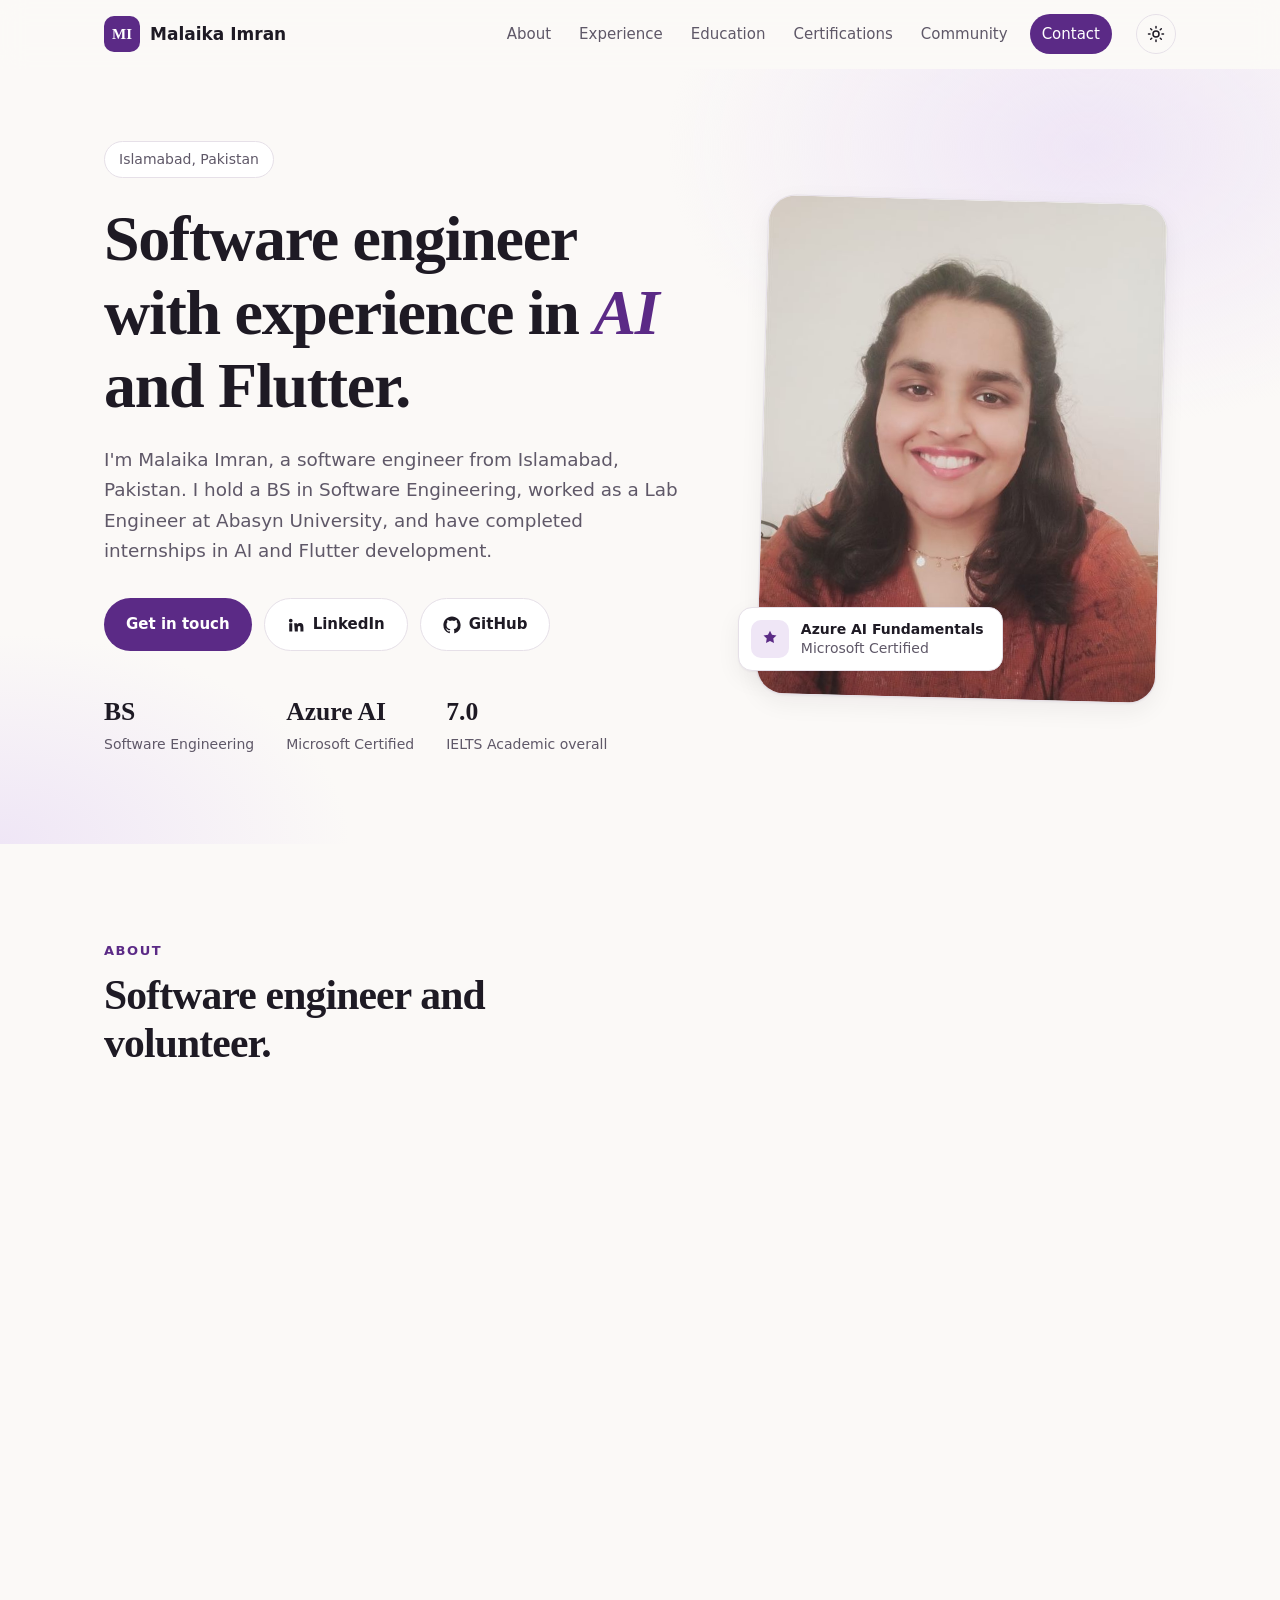
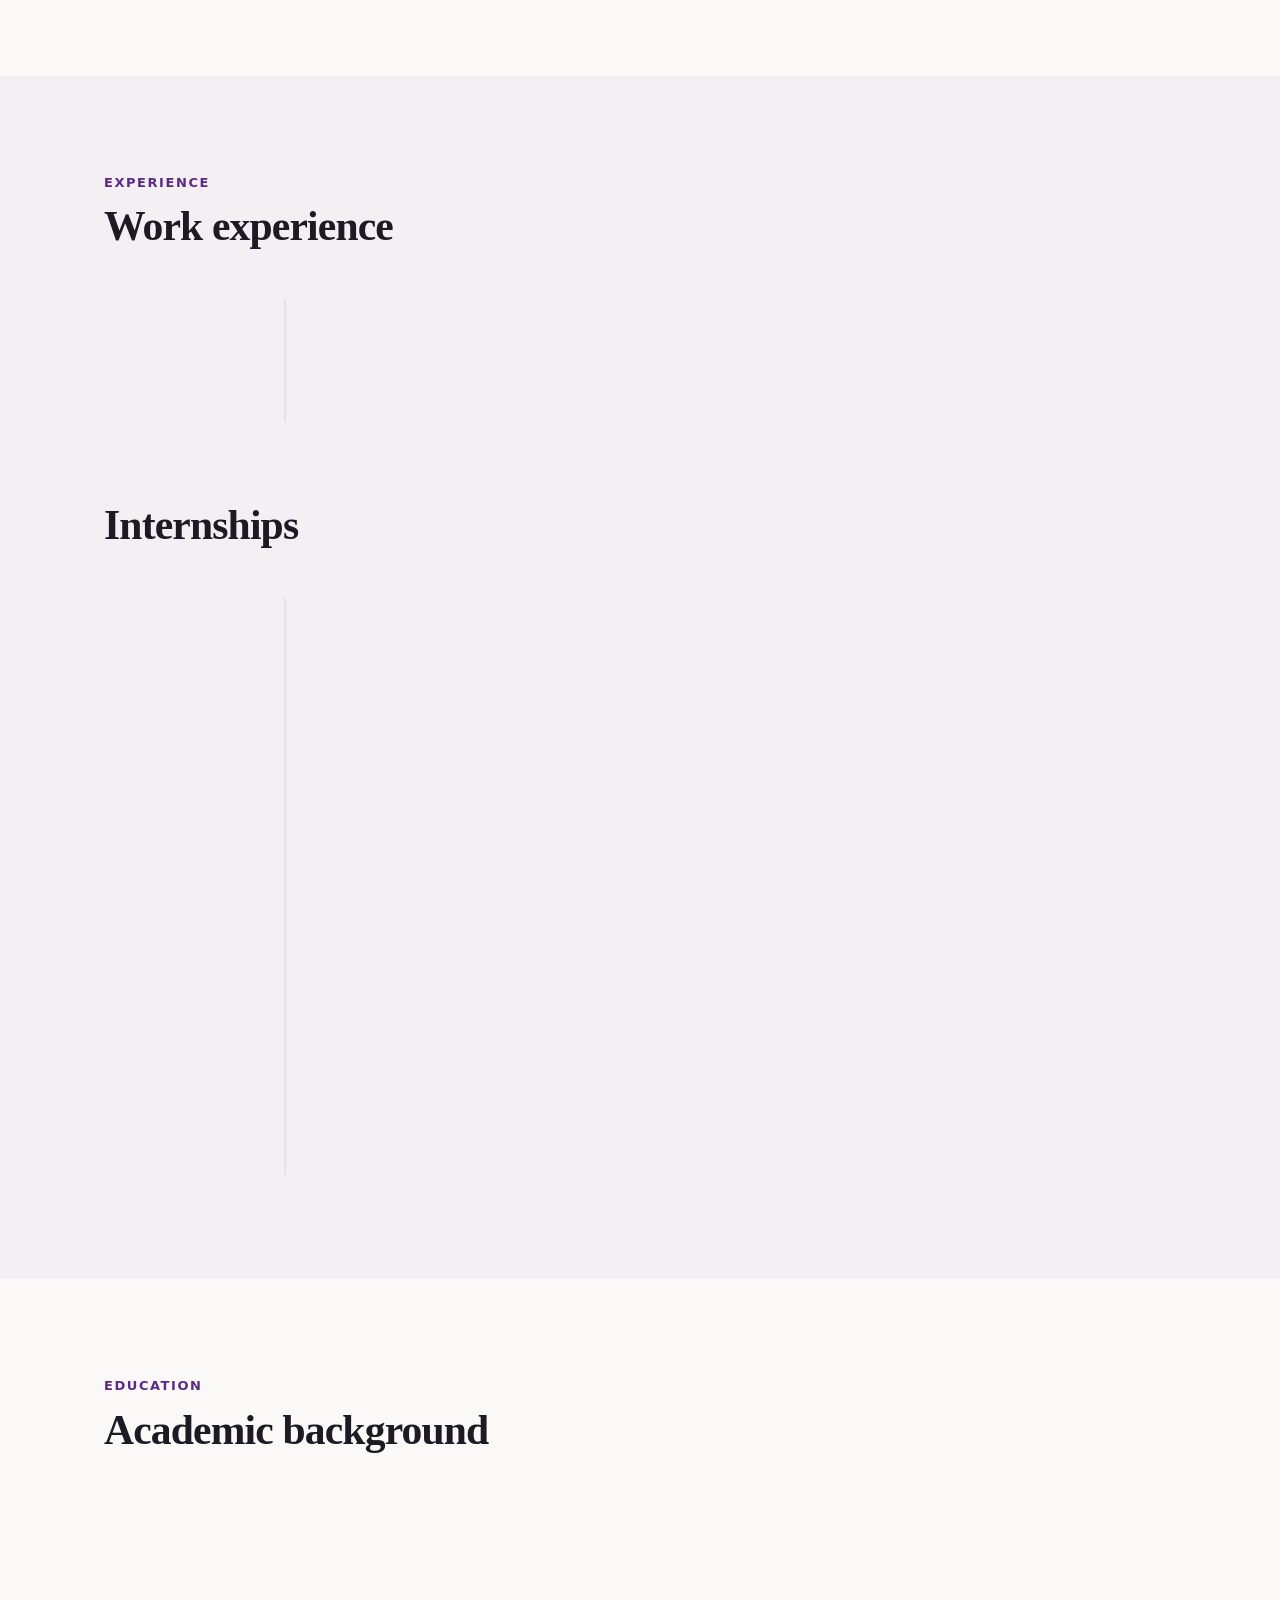
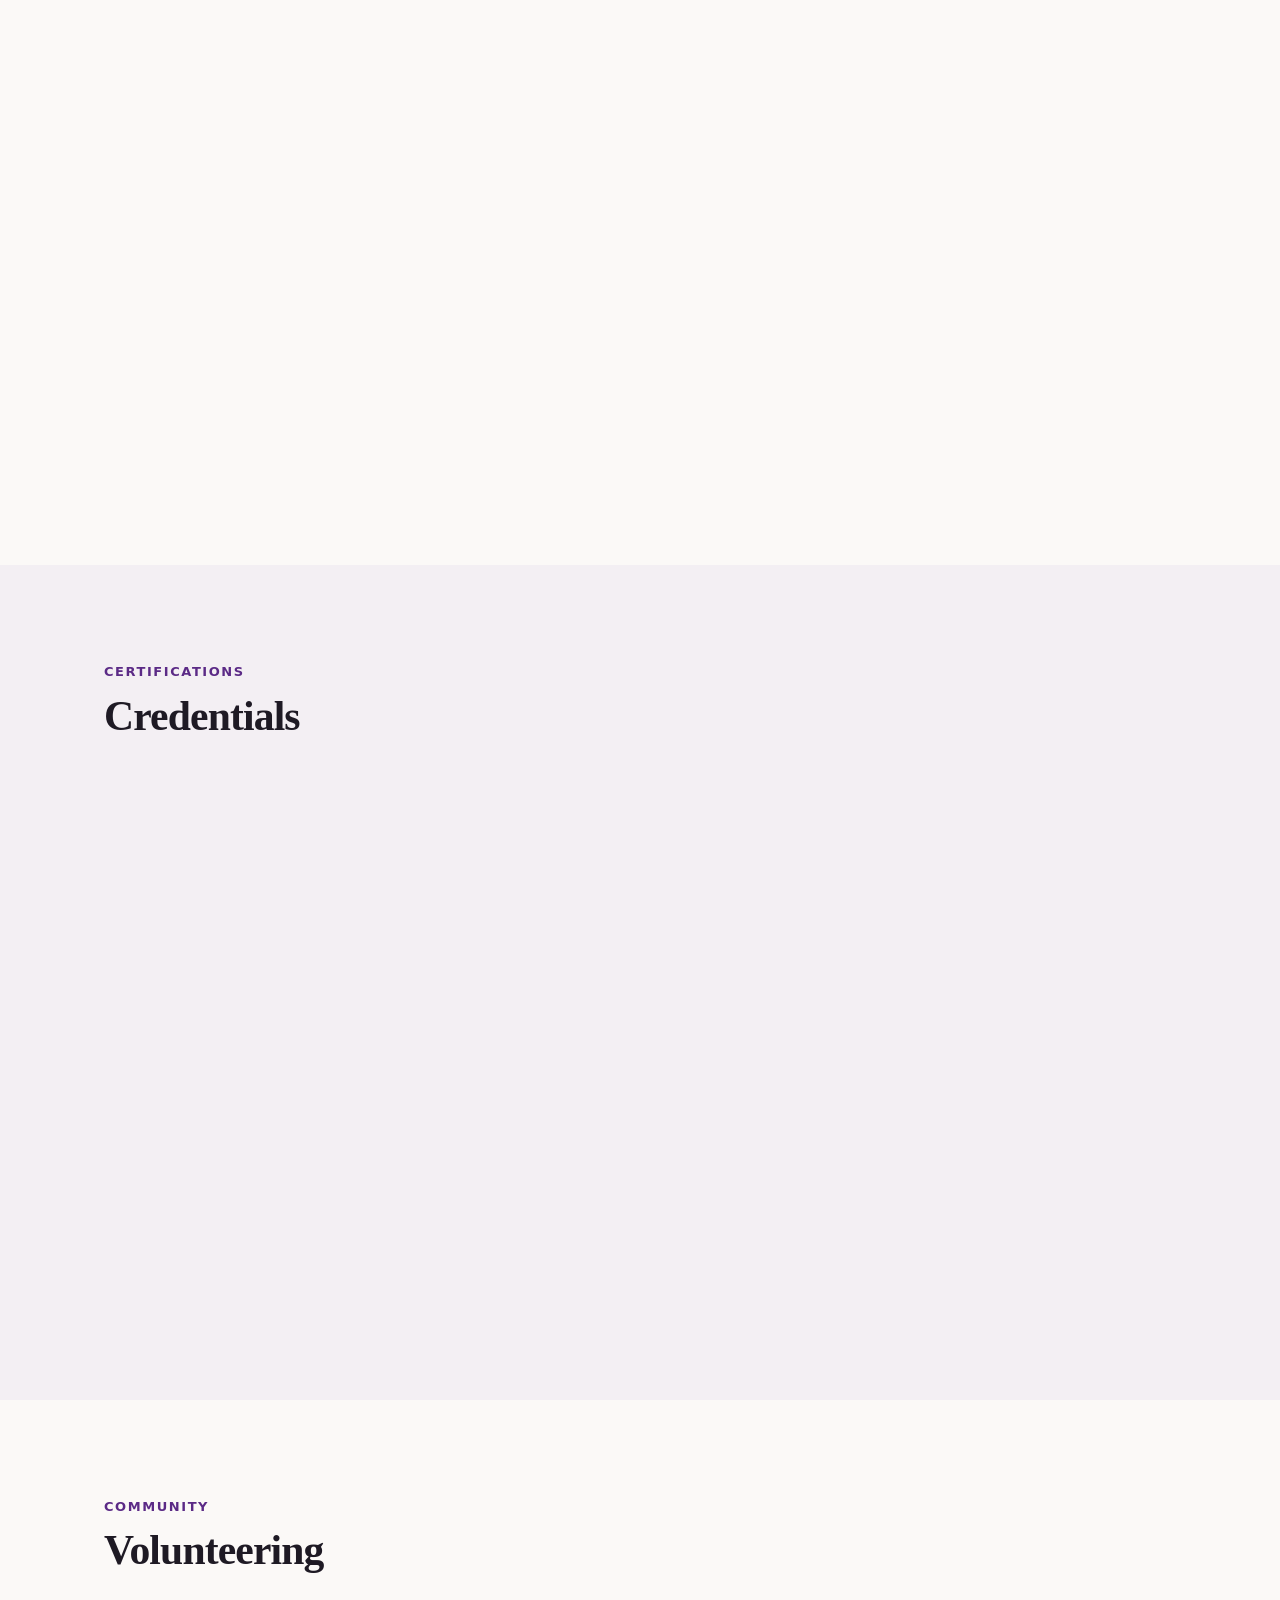
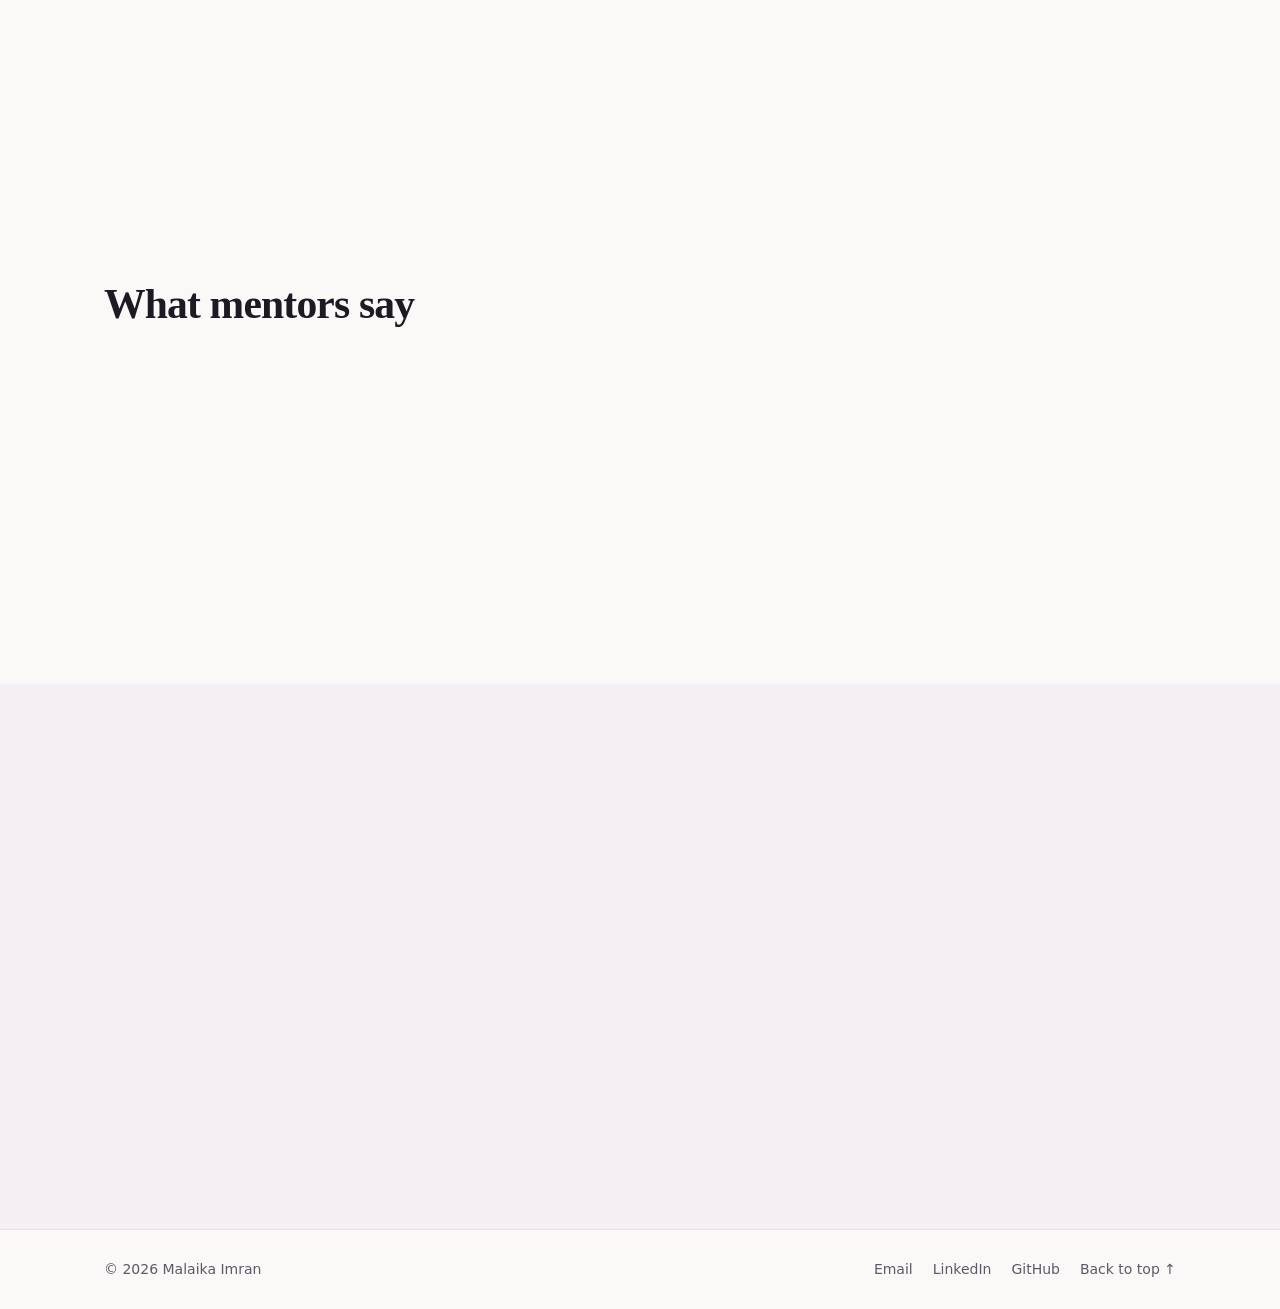
==== commit 247f339e: "Fact-check pass: factual headline, NAVTTC course, skills from repositories" ====
--- a/index.html
+++ b/index.html
@@ -59,7 +59,7 @@
       { "@type": "EducationalOccupationalCredential", "name": "Microsoft Certified: Azure AI Fundamentals", "credentialCategory": "certification", "recognizedBy": { "@type": "Organization", "name": "Microsoft" } }
     ],
     "knowsLanguage": ["English", "Urdu"],
-    "knowsAbout": ["Artificial Intelligence", "Azure AI", "Flutter", "Mobile App Development", "Web Engineering", "Software Testing"]
+    "knowsAbout": ["Artificial Intelligence", "Machine Learning", "Azure AI", "Python", "scikit-learn", "TensorFlow", "Keras", "Flutter", "Mobile App Development", "Web Engineering", "Software Testing"]
   }
   </script>
 </head>
@@ -98,7 +98,7 @@
       <div class="wrap hero-grid">
         <div class="hero-copy">
           <p class="eyebrow">Islamabad, Pakistan</p>
-          <h1>Building useful software with <em>AI</em> at its core.</h1>
+          <h1>Software engineer with experience in <em>AI</em> and Flutter.</h1>
           <p class="lead">I'm Malaika Imran, a software engineer from Islamabad, Pakistan. I hold a BS in Software Engineering, worked as a Lab Engineer at Abasyn University, and have completed internships in AI and Flutter development.</p>
           <div class="hero-actions">
             <a class="btn btn-primary" href="#contact">Get in touch</a>
@@ -141,12 +141,17 @@
         <div class="about-body reveal">
           <p>I studied for a four-year Bachelor of Science in Software Engineering at Abasyn University, Islamabad Campus, from 2020 and was awarded the degree in June 2024.</p>
           <p>From September 2025 to May 2026 I worked as a Lab Engineer in the Computing Department at Abasyn University Islamabad. Alongside my studies and work I've completed three internships: Flutter development at Status 200 (2023), AI engineering at Virtual Soft Technologies (2025), and a four-week AI internship at YoungDev Interns.</p>
-          <p>I'm Microsoft Certified in Azure AI Fundamentals and scored 7.0 overall in IELTS Academic. From 2022 to 2024 I volunteered with Karwan-e-Pakistan Trust on projects for women's empowerment.</p>
+          <p>I'm Microsoft Certified in Azure AI Fundamentals and scored 7.0 overall in IELTS Academic. I also completed NAVTTC's three-month AI &amp; Machine Learning course at Air University (September to November 2025), and from 2022 to 2024 I volunteered with Karwan-e-Pakistan Trust, including efforts for women's empowerment.</p>
           <div class="skills" aria-label="Skills">
             <span>Artificial Intelligence</span>
+            <span>Machine Learning</span>
             <span>Azure AI</span>
-            <span>Flutter &amp; Dart</span>
+            <span>Python</span>
+            <span>scikit-learn</span>
+            <span>TensorFlow &amp; Keras</span>
+            <span>Flutter</span>
             <span>Mobile App Development</span>
+            <span>Figma</span>
             <span>Web Engineering</span>
             <span>Data Structures &amp; Algorithms</span>
             <span>Database Systems</span>
@@ -240,6 +245,18 @@
               <li>Software Project Management</li>
             </ul>
           </div>
+        </div>
+        <div class="edu-card reveal">
+          <div class="edu-head">
+            <div class="edu-icon" aria-hidden="true">
+              <svg viewBox="0 0 24 24"><path d="M12 3l9 4.5-9 4.5-9-4.5z"/><path d="M7 10v5l5 2.5 5-2.5v-5"/></svg>
+            </div>
+            <div>
+              <h3>NAVTTC Summer of Code B-II: Artificial Intelligence &amp; Machine Learning</h3>
+              <p class="tl-org">Air University · Sep – Nov 2025</p>
+            </div>
+          </div>
+          <p>Completed the three-month AI &amp; Machine Learning course.</p>
         </div>
       </div>
     </section>
--- a/styles.css
+++ b/styles.css
@@ -210,6 +210,7 @@
 }
 .edu-icon svg, .card-icon svg { width: 24px; height: 24px; fill: none; stroke: currentColor; stroke-width: 1.8; stroke-linecap: round; stroke-linejoin: round; }
 .edu-card > p { color: var(--muted); }
+.edu-card + .edu-card { margin-top: 20px; }
 .coursework { border-top: 1px solid var(--line); margin-top: 24px; padding-top: 22px; }
 .coursework-label { font-size: 13px; font-weight: 600; letter-spacing: .08em; text-transform: uppercase; color: var(--muted); }
 .coursework ul { list-style: none; margin: 0; padding: 0; display: grid; grid-template-columns: repeat(3, 1fr); gap: 10px 24px; }
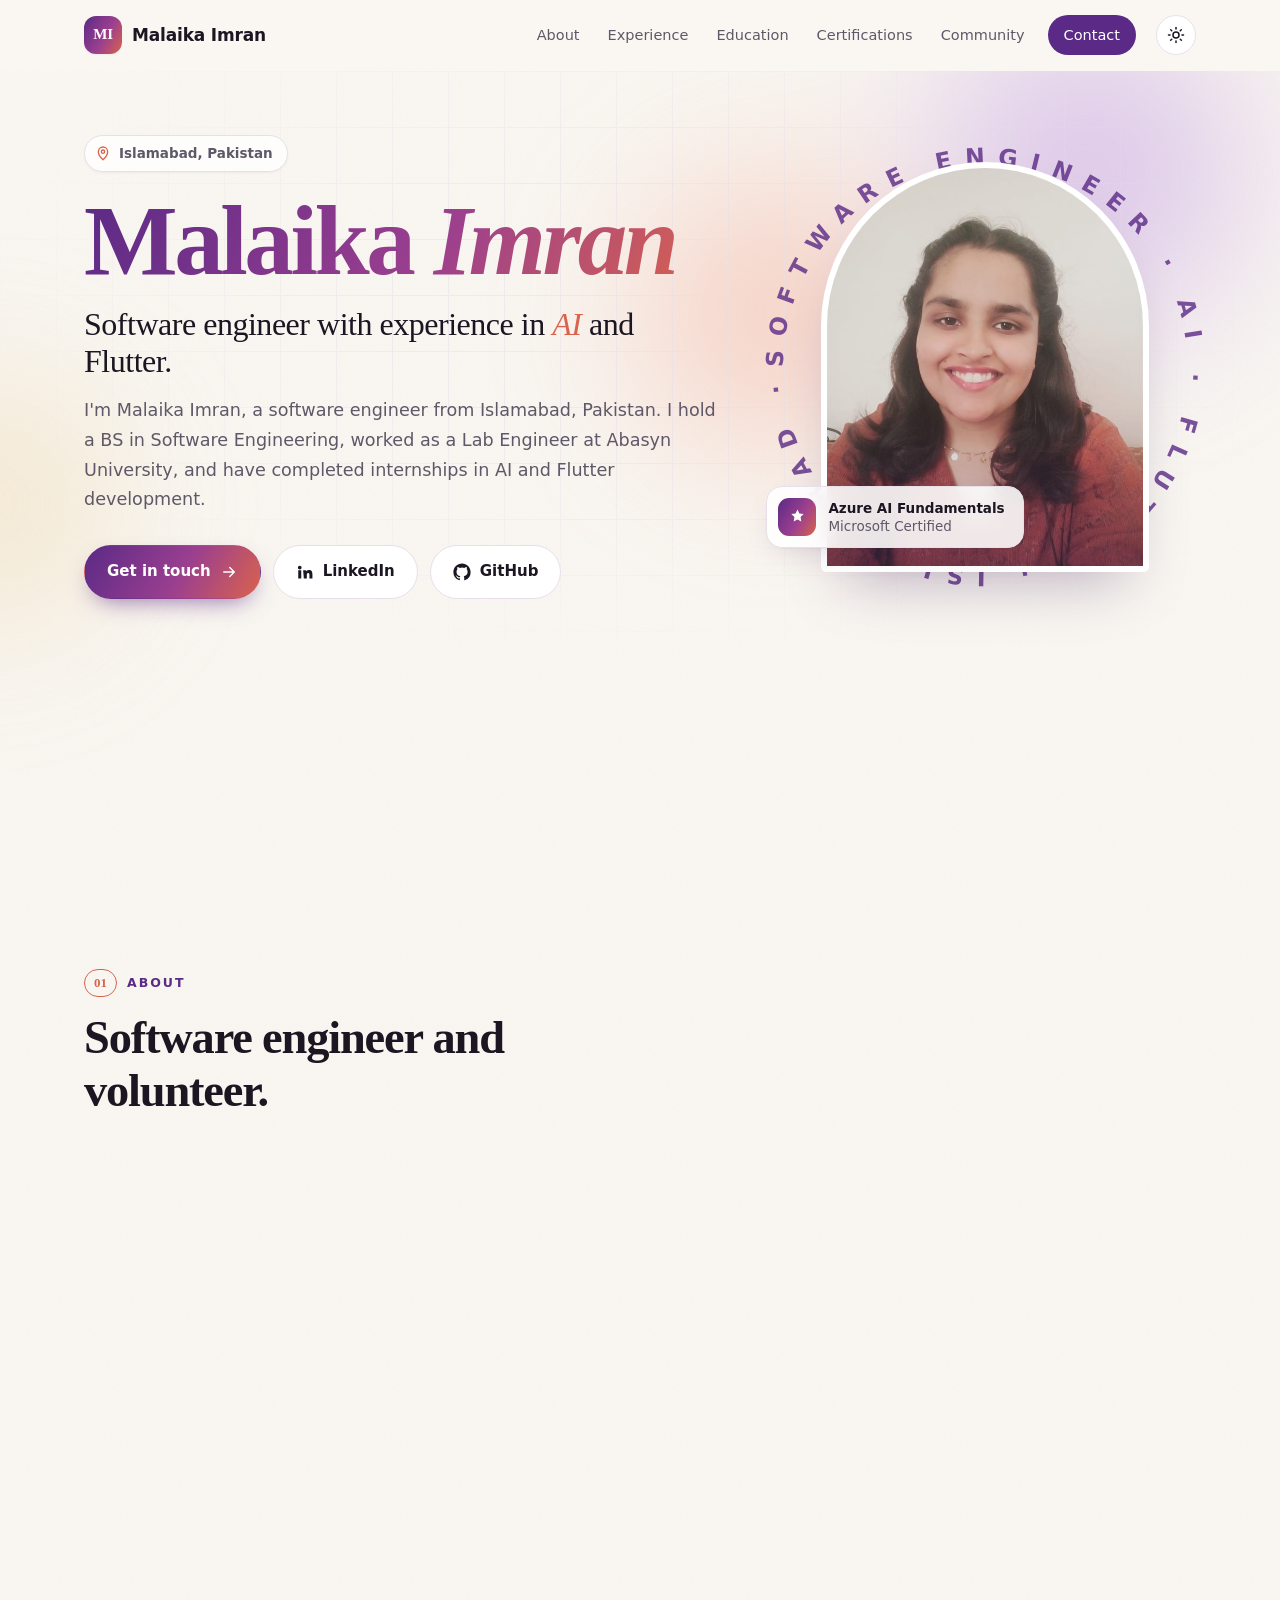
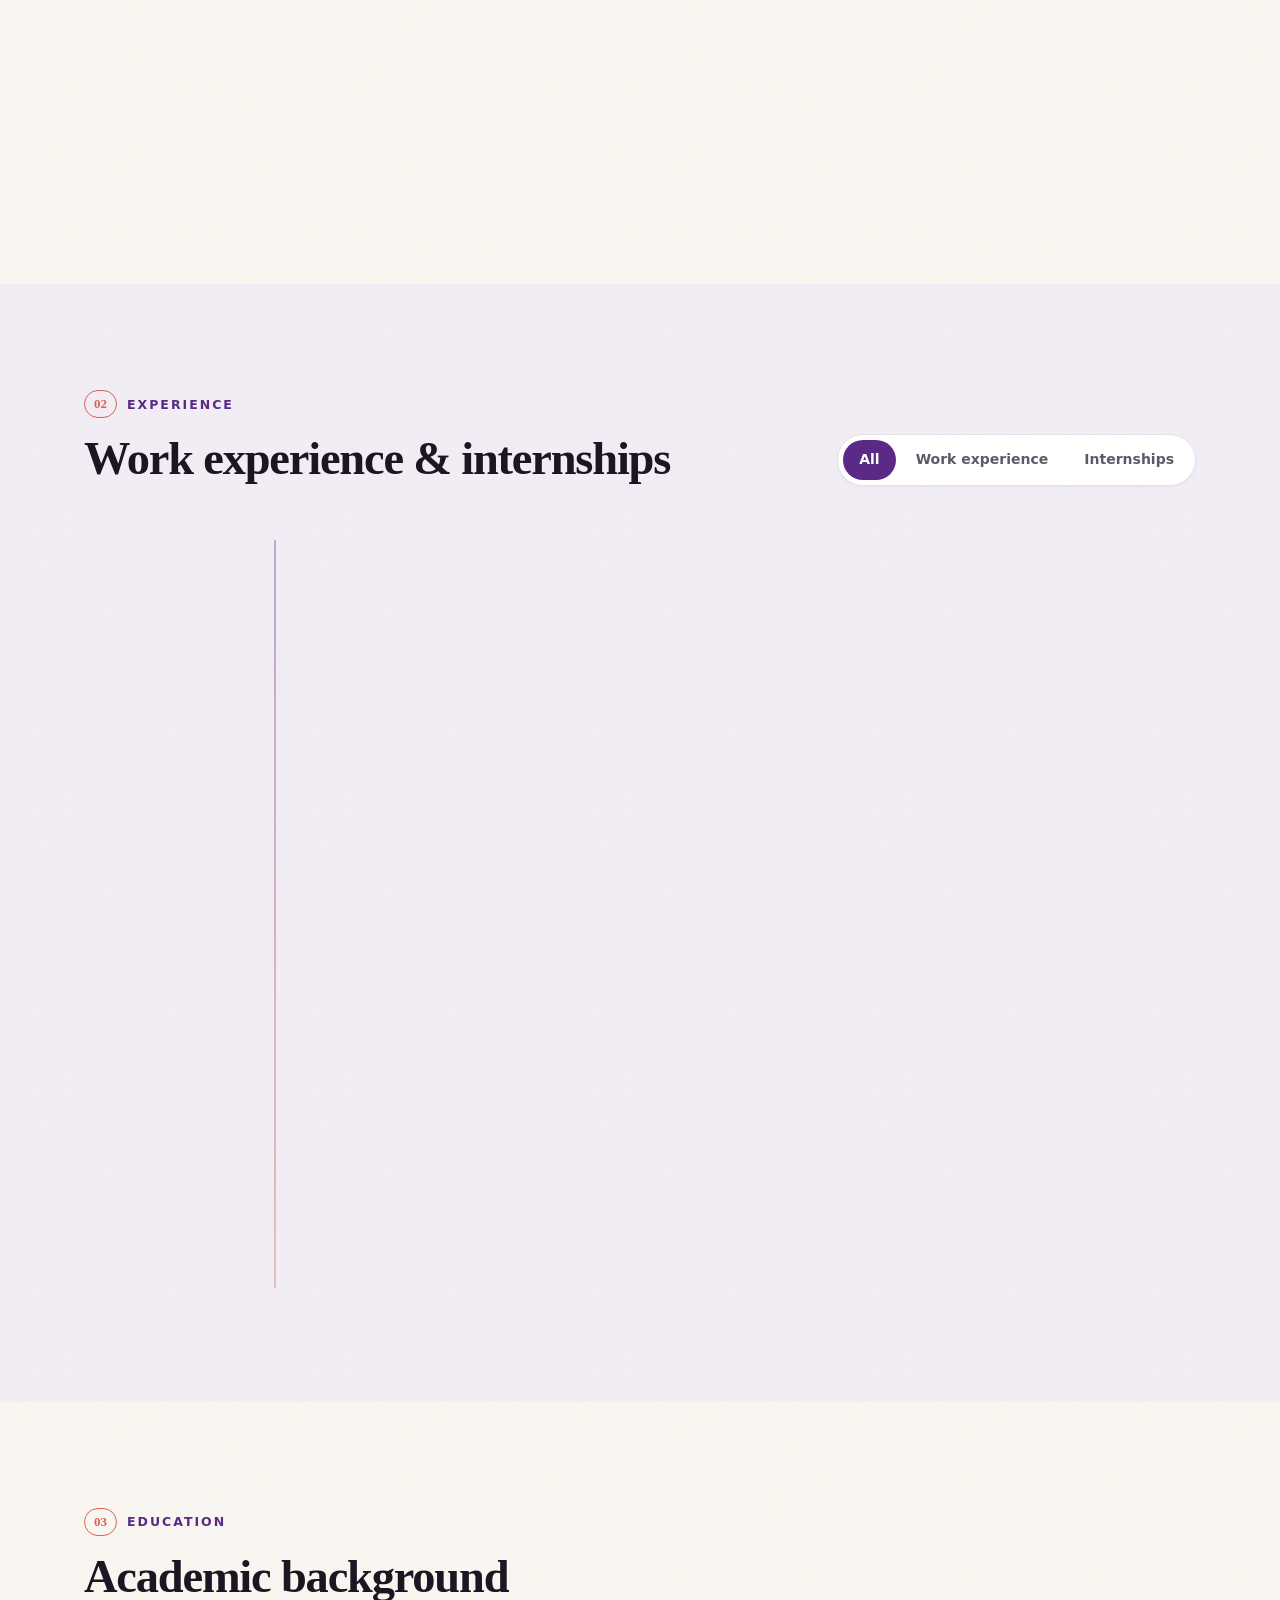
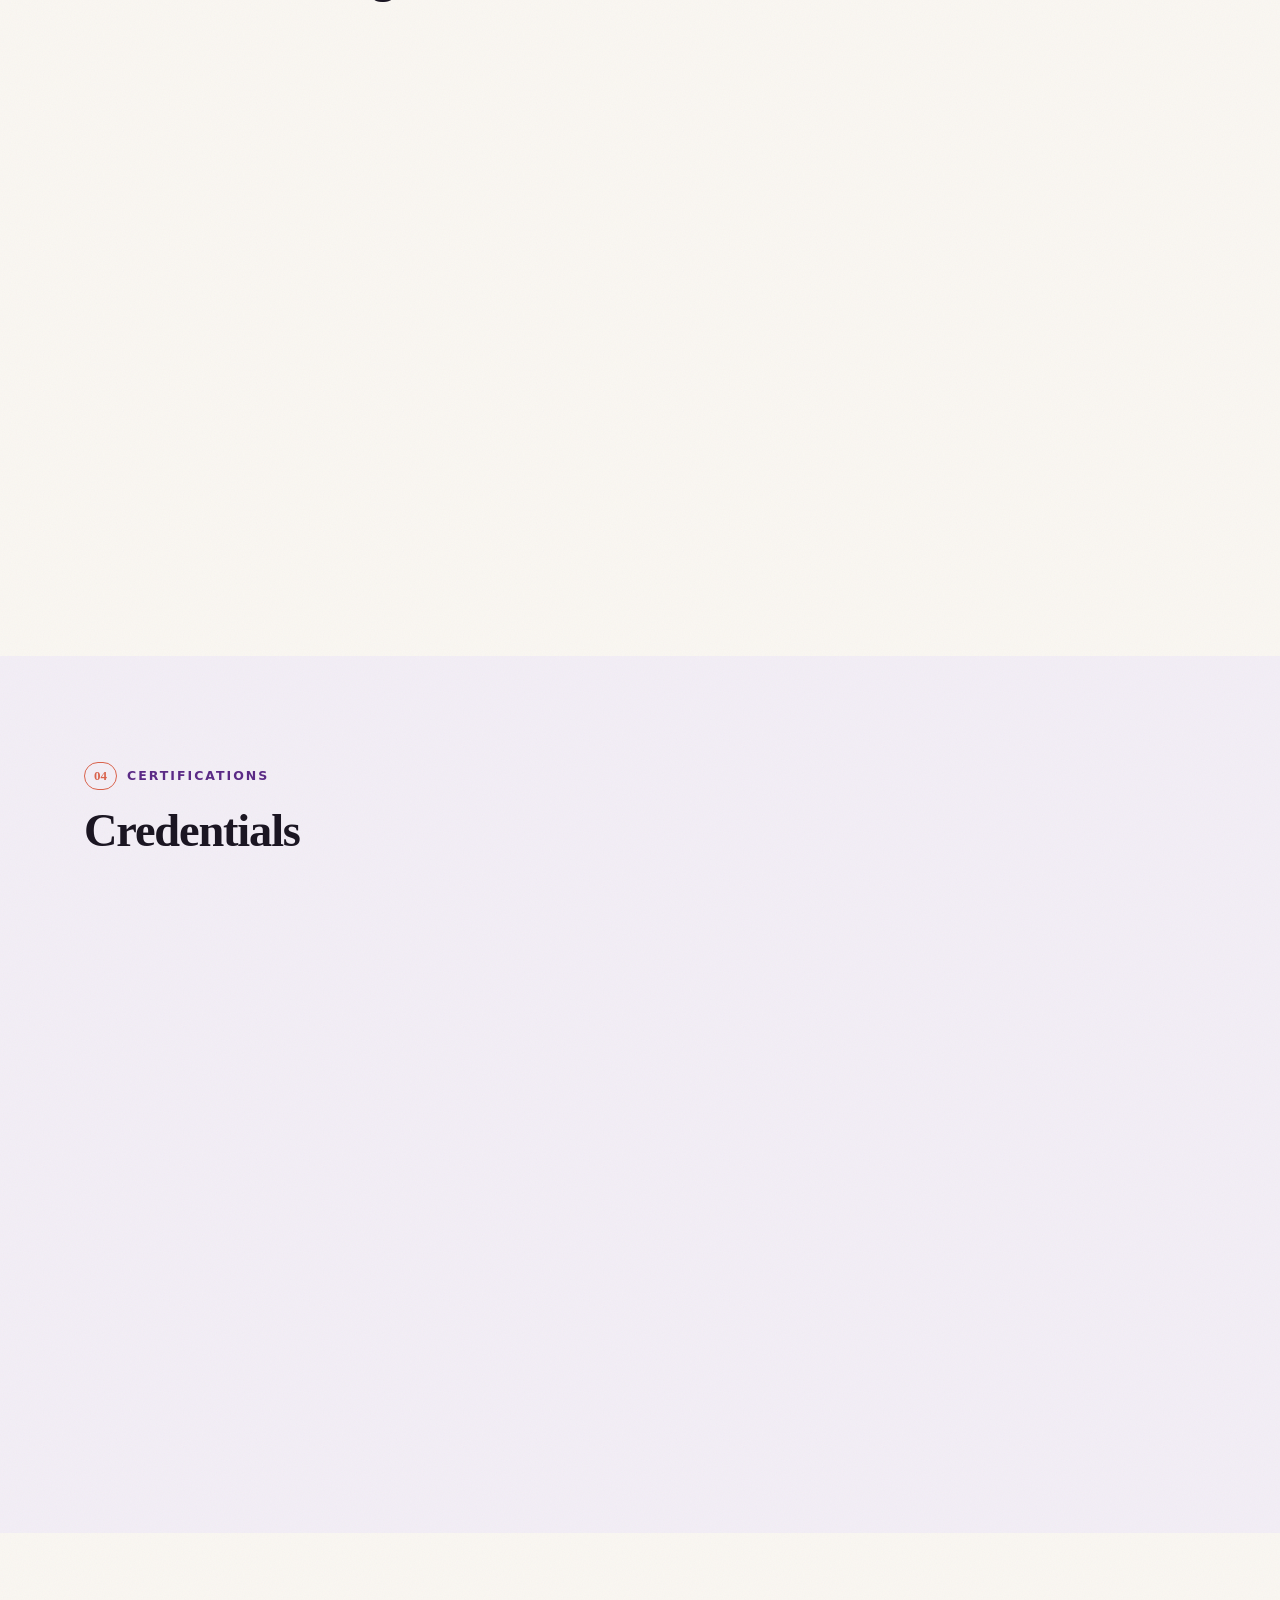
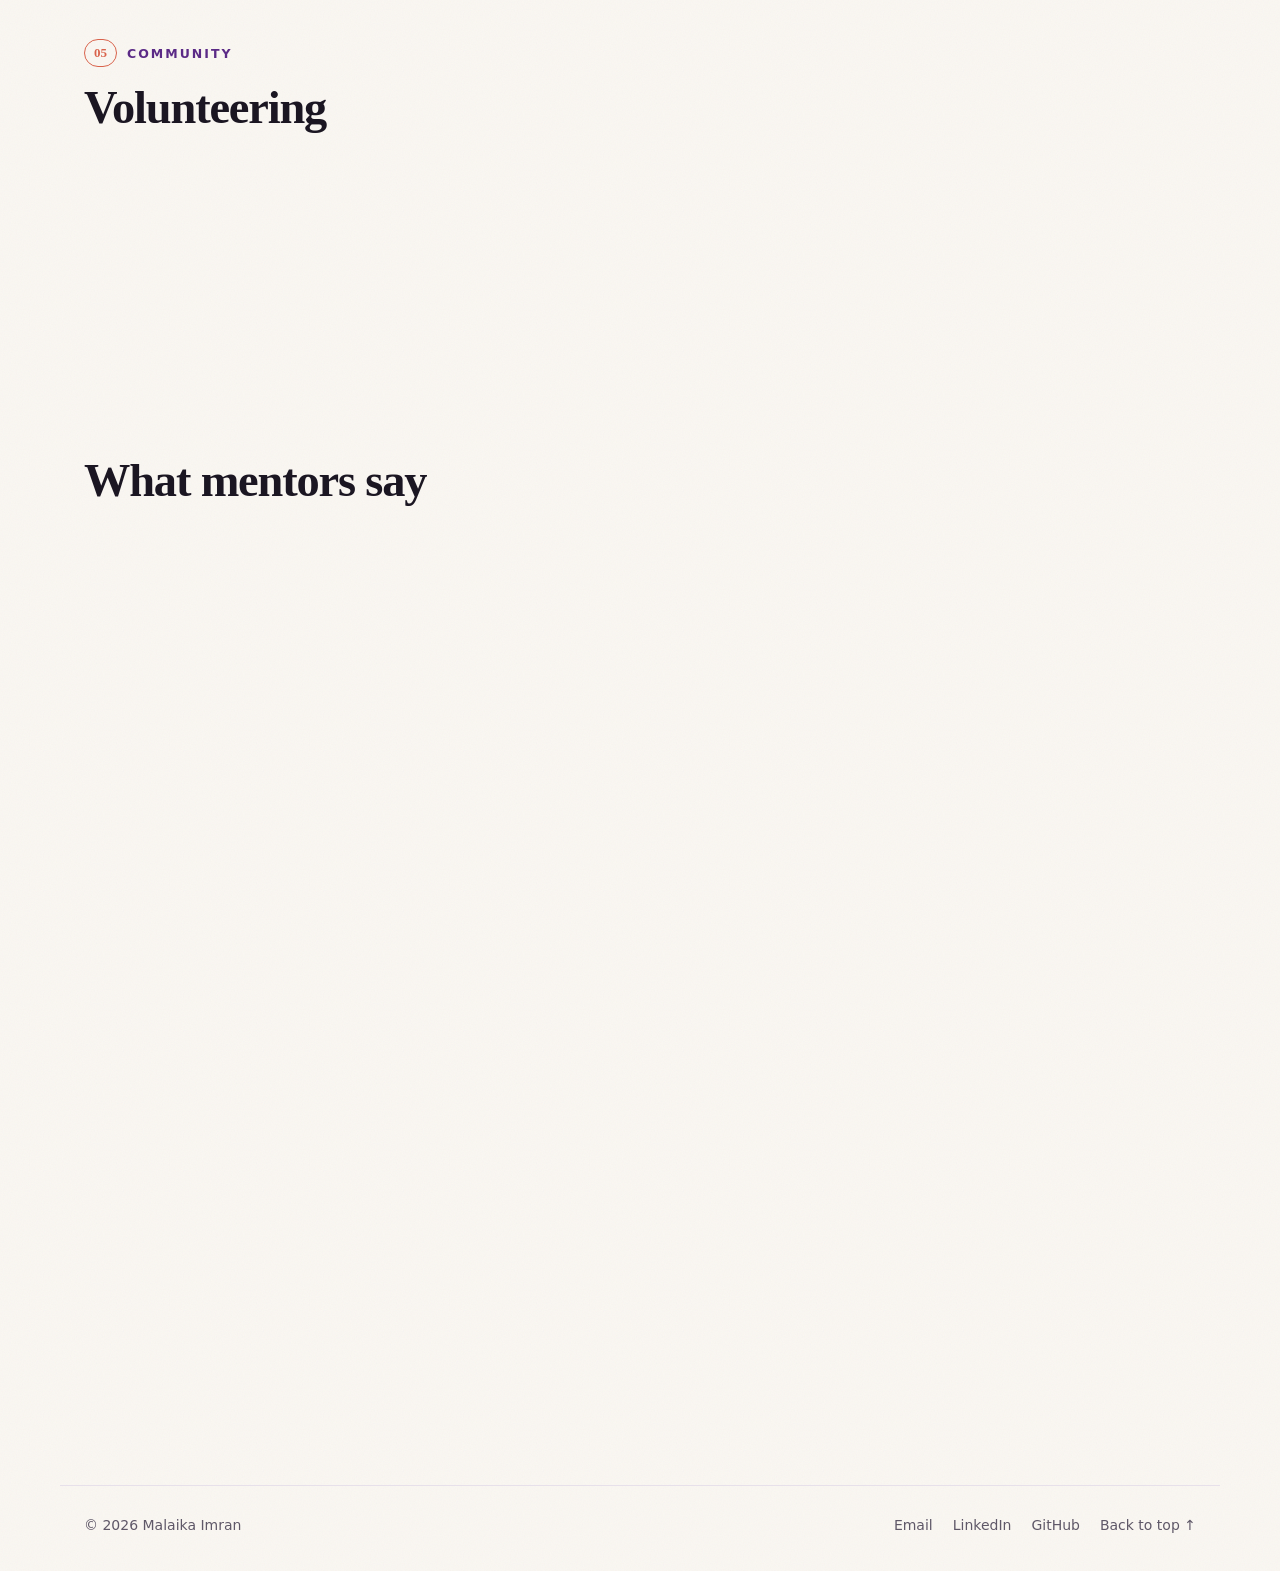
==== commit 02dcc7fe: "Redesign frontend and update contact email (same content, same security policy)" ====
--- a/index.html
+++ b/index.html
@@ -1,390 +1,464 @@
-<!doctype html>
-<html lang="en">
-<head>
-  <meta charset="utf-8">
-  <meta name="viewport" content="width=device-width, initial-scale=1">
-  <title>Malaika Imran — AI & Software Engineer</title>
-  <meta name="description" content="Malaika Imran is a software engineer from Islamabad, Pakistan. BS Software Engineering (Abasyn University), former Lab Engineer, Microsoft Certified: Azure AI Fundamentals, IELTS Academic 7.0.">
-  <meta http-equiv="Content-Security-Policy" content="default-src 'self'; script-src 'self' 'sha256-9reP/hXaohFoG+TYgZjEcHDUO9IO48p9ldcm9y4P6Zs='; style-src 'self' https://fonts.googleapis.com; font-src https://fonts.gstatic.com; img-src 'self' data:; connect-src 'self'; manifest-src 'self'; object-src 'none'; base-uri 'self'; form-action 'none'">
-  <meta name="referrer" content="strict-origin-when-cross-origin">
-  <meta name="author" content="Malaika Imran">
-  <meta name="robots" content="index, follow, max-image-preview:large">
-  <meta name="theme-color" content="#fbf9f7" media="(prefers-color-scheme: light)">
-  <meta name="theme-color" content="#141118" media="(prefers-color-scheme: dark)">
-  <link rel="canonical" href="https://malaikaimran.com/">
-
-  <meta property="og:type" content="profile">
-  <meta property="og:site_name" content="Malaika Imran">
-  <meta property="og:title" content="Malaika Imran — AI & Software Engineer">
-  <meta property="og:description" content="Software engineer from Islamabad, Pakistan. BS Software Engineering, Microsoft Certified: Azure AI Fundamentals, IELTS Academic 7.0.">
-  <meta property="og:url" content="https://malaikaimran.com/">
-  <meta property="og:image" content="https://malaikaimran.com/assets/og-image.jpg">
-  <meta property="og:image:width" content="1200">
-  <meta property="og:image:height" content="630">
-  <meta property="og:image:alt" content="Malaika Imran, AI & Software Engineer">
-  <meta property="og:locale" content="en_GB">
-  <meta property="profile:first_name" content="Malaika">
-  <meta property="profile:last_name" content="Imran">
-  <meta name="twitter:card" content="summary_large_image">
-  <meta name="twitter:title" content="Malaika Imran — AI & Software Engineer">
-  <meta name="twitter:description" content="Software engineer from Islamabad, Pakistan. BS Software Engineering, Microsoft Certified: Azure AI Fundamentals, IELTS Academic 7.0.">
-  <meta name="twitter:image" content="https://malaikaimran.com/assets/og-image.jpg">
-
-  <link rel="icon" href="favicon.svg" type="image/svg+xml">
-  <link rel="icon" href="icon-192.png" type="image/png" sizes="192x192">
-  <link rel="apple-touch-icon" href="apple-touch-icon.png">
-  <link rel="manifest" href="site.webmanifest">
-
-  <link rel="preconnect" href="https://fonts.googleapis.com">
-  <link rel="preconnect" href="https://fonts.gstatic.com" crossorigin>
-  <link rel="preload" as="image" href="assets/malaika-imran-600.jpg" imagesrcset="assets/malaika-imran-600.jpg 600w, assets/malaika-imran-900.jpg 900w, assets/malaika-imran.jpg 1200w" imagesizes="(max-width: 640px) 260px, (max-width: 960px) 340px, 400px" fetchpriority="high">
-  <link href="https://fonts.googleapis.com/css2?family=Fraunces:opsz,wght@9..144,500;9..144,600&family=Inter:wght@400;500;600&display=swap" rel="stylesheet">
-  <link rel="stylesheet" href="styles.css">
-  <script>document.documentElement.classList.add('js');try{var t=localStorage.getItem('theme');if(t)document.documentElement.setAttribute('data-theme',t);}catch(e){}</script>
-
-  <script type="application/ld+json">
-  {
-    "@context": "https://schema.org",
-    "@type": "Person",
-    "name": "Malaika Imran",
-    "url": "https://malaikaimran.com/",
-    "image": "https://malaikaimran.com/assets/malaika-imran.jpg",
-    "jobTitle": "Software Engineer",
-    "email": "mailto:malaikaimran760@gmail.com",
-    "address": { "@type": "PostalAddress", "addressLocality": "Islamabad", "addressCountry": "PK" },
-    "sameAs": ["https://www.linkedin.com/in/malaika-imran-39a955218/", "https://github.com/malaika112"],
-    "alumniOf": { "@type": "CollegeOrUniversity", "name": "Abasyn University" },
-    "hasCredential": [
-      { "@type": "EducationalOccupationalCredential", "name": "Bachelor of Science in Software Engineering", "credentialCategory": "degree", "recognizedBy": { "@type": "CollegeOrUniversity", "name": "Abasyn University" } },
-      { "@type": "EducationalOccupationalCredential", "name": "Microsoft Certified: Azure AI Fundamentals", "credentialCategory": "certification", "recognizedBy": { "@type": "Organization", "name": "Microsoft" } }
-    ],
-    "knowsLanguage": ["English", "Urdu"],
-    "knowsAbout": ["Artificial Intelligence", "Machine Learning", "Azure AI", "Python", "scikit-learn", "TensorFlow", "Keras", "Flutter", "Mobile App Development", "Web Engineering", "Software Testing"]
-  }
-  </script>
-</head>
-<body>
-  <a class="skip" href="#main">Skip to content</a>
-
-  <header class="nav" id="top">
-    <div class="wrap nav-inner">
-      <a class="brand" href="#top" aria-label="Malaika Imran, home">
-        <span class="brand-mark">MI</span>
-        <span class="brand-name">Malaika Imran</span>
-      </a>
-      <nav class="nav-links" id="nav-links" aria-label="Main">
-        <a href="#about">About</a>
-        <a href="#experience">Experience</a>
-        <a href="#education">Education</a>
-        <a href="#certifications">Certifications</a>
-        <a href="#community">Community</a>
-        <a href="#contact" class="nav-cta">Contact</a>
-      </nav>
-      <div class="nav-tools">
-        <button class="icon-btn" id="theme-toggle" type="button" aria-label="Switch colour theme">
-          <svg class="i-sun" viewBox="0 0 24 24" aria-hidden="true"><circle cx="12" cy="12" r="4"/><path d="M12 2v2M12 20v2M4.9 4.9l1.4 1.4M17.7 17.7l1.4 1.4M2 12h2M20 12h2M4.9 19.1l1.4-1.4M17.7 6.3l1.4-1.4"/></svg>
-          <svg class="i-moon" viewBox="0 0 24 24" aria-hidden="true"><path d="M21 12.8A9 9 0 1 1 11.2 3a7 7 0 0 0 9.8 9.8z"/></svg>
-        </button>
-        <button class="icon-btn menu-btn" id="menu-toggle" type="button" aria-label="Open menu" aria-expanded="false" aria-controls="nav-links">
-          <svg viewBox="0 0 24 24" aria-hidden="true"><path d="M4 7h16M4 12h16M4 17h16"/></svg>
-        </button>
-      </div>
-    </div>
-  </header>
-
-  <main id="main">
-    <!-- Hero -->
-    <section class="hero">
-      <div class="wrap hero-grid">
-        <div class="hero-copy">
-          <p class="eyebrow">Islamabad, Pakistan</p>
-          <h1>Software engineer with experience in <em>AI</em> and Flutter.</h1>
-          <p class="lead">I'm Malaika Imran, a software engineer from Islamabad, Pakistan. I hold a BS in Software Engineering, worked as a Lab Engineer at Abasyn University, and have completed internships in AI and Flutter development.</p>
-          <div class="hero-actions">
-            <a class="btn btn-primary" href="#contact">Get in touch</a>
-            <a class="btn btn-ghost" href="https://www.linkedin.com/in/malaika-imran-39a955218/" target="_blank" rel="noopener">
-              <svg class="btn-icon" viewBox="0 0 24 24" aria-hidden="true"><path d="M4.98 3.5a2.5 2.5 0 1 1 0 5 2.5 2.5 0 0 1 0-5zM3 9.75h4v11H3zM9.5 9.75h3.8v1.5h.05c.53-1 1.83-2.05 3.77-2.05 4.03 0 4.78 2.65 4.78 6.1v5.45h-4v-4.83c0-1.15-.02-2.64-1.6-2.64-1.61 0-1.86 1.26-1.86 2.56v4.91h-4z"/></svg>
-              LinkedIn
-            </a>
-            <a class="btn btn-ghost" href="https://github.com/malaika112" target="_blank" rel="noopener">
-              <svg class="btn-icon" viewBox="0 0 24 24" aria-hidden="true"><path d="M12 .5C5.65.5.5 5.65.5 12a11.5 11.5 0 0 0 7.86 10.92c.58.1.79-.25.79-.56v-2c-3.2.7-3.87-1.37-3.87-1.37-.52-1.33-1.28-1.69-1.28-1.69-1.05-.72.08-.7.08-.7 1.16.08 1.77 1.19 1.77 1.19 1.03 1.77 2.7 1.26 3.36.96.1-.75.4-1.26.73-1.55-2.55-.29-5.24-1.28-5.24-5.69 0-1.26.45-2.29 1.19-3.1-.12-.29-.52-1.46.11-3.05 0 0 .97-.31 3.18 1.18a11 11 0 0 1 5.79 0c2.2-1.49 3.17-1.18 3.17-1.18.63 1.59.23 2.76.11 3.05.74.81 1.19 1.84 1.19 3.1 0 4.42-2.69 5.39-5.26 5.68.41.36.78 1.06.78 2.14v3.17c0 .31.21.67.8.56A11.5 11.5 0 0 0 23.5 12C23.5 5.65 18.35.5 12 .5z"/></svg>
-              GitHub
-            </a>
-          </div>
-          <ul class="hero-facts" aria-label="Highlights">
-            <li><strong>BS</strong><span>Software Engineering</span></li>
-            <li><strong>Azure AI</strong><span>Microsoft Certified</span></li>
-            <li><strong>7.0</strong><span>IELTS Academic overall</span></li>
-          </ul>
-        </div>
-        <div class="hero-photo">
-          <div class="photo-frame">
-            <img src="assets/malaika-imran-600.jpg" srcset="assets/malaika-imran-600.jpg 600w, assets/malaika-imran-900.jpg 900w, assets/malaika-imran.jpg 1200w" sizes="(max-width: 640px) 260px, (max-width: 960px) 340px, 400px" alt="Portrait of Malaika Imran" width="1200" height="1600" fetchpriority="high" decoding="async">
-          </div>
-          <div class="photo-badge">
-            <span class="badge-icon" aria-hidden="true">
-              <svg viewBox="0 0 24 24"><path d="M12 2l2.4 4.9 5.4.8-3.9 3.8.9 5.4L12 14.4 7.2 16.9l.9-5.4L4.2 7.7l5.4-.8z"/></svg>
-            </span>
-            <span><strong>Azure AI Fundamentals</strong><br>Microsoft Certified</span>
-          </div>
-        </div>
-      </div>
-    </section>
-
-    <!-- About -->
-    <section class="section" id="about">
-      <div class="wrap about-grid">
-        <div>
-          <p class="kicker">About</p>
-          <h2>Software engineer and volunteer.</h2>
-        </div>
-        <div class="about-body reveal">
-          <p>I studied for a four-year Bachelor of Science in Software Engineering at Abasyn University, Islamabad Campus, from 2020 and was awarded the degree in June 2024.</p>
-          <p>From September 2025 to May 2026 I worked as a Lab Engineer in the Computing Department at Abasyn University Islamabad. Alongside my studies and work I've completed three internships: Flutter development at Status 200 (2023), AI engineering at Virtual Soft Technologies (2025), and a four-week AI internship at YoungDev Interns.</p>
-          <p>I'm Microsoft Certified in Azure AI Fundamentals and scored 7.0 overall in IELTS Academic. I also completed NAVTTC's three-month AI &amp; Machine Learning course at Air University (September to November 2025), and from 2022 to 2024 I volunteered with Karwan-e-Pakistan Trust, including efforts for women's empowerment.</p>
-          <div class="skills" aria-label="Skills">
-            <span>Artificial Intelligence</span>
-            <span>Machine Learning</span>
-            <span>Azure AI</span>
-            <span>Python</span>
-            <span>scikit-learn</span>
-            <span>TensorFlow &amp; Keras</span>
-            <span>Flutter</span>
-            <span>Mobile App Development</span>
-            <span>Figma</span>
-            <span>Web Engineering</span>
-            <span>Data Structures &amp; Algorithms</span>
-            <span>Database Systems</span>
-            <span>Software Testing &amp; QA</span>
-            <span>Requirements Engineering</span>
-            <span>Video Editing</span>
-          </div>
-        </div>
-      </div>
-    </section>
-
-    <!-- Experience -->
-    <section class="section section-alt" id="experience">
-      <div class="wrap">
-        <p class="kicker">Experience</p>
-        <h2>Work experience</h2>
-        <ol class="timeline">
-          <li class="reveal">
-            <div class="tl-date">Sep 2025 – May 2026</div>
-            <div class="tl-card">
-              <span class="tag">Employment</span>
-              <h3>Lab Engineer</h3>
-              <p class="tl-org">Computing Department · Abasyn University, Islamabad Campus</p>
-            </div>
-          </li>
-        </ol>
-
-        <h2 class="sub-h2">Internships</h2>
-        <ol class="timeline">
-          <li class="reveal">
-            <div class="tl-date">3 – 16 Nov 2025</div>
-            <div class="tl-card">
-              <span class="tag">Internship</span>
-              <h3>AI Engineer</h3>
-              <p class="tl-org">Technology Division · Virtual Soft Technologies, Islamabad</p>
-              <p>Worked on AI-based projects in the Technology Division.</p>
-            </div>
-          </li>
-          <li class="reveal">
-            <div class="tl-date">4-week summer internship</div>
-            <div class="tl-card">
-              <span class="tag">Internship</span>
-              <h3>AI Intern</h3>
-              <p class="tl-org">YoungDev Interns</p>
-              <p>Completed a four-week summer internship as an AI Intern.</p>
-            </div>
-          </li>
-          <li class="reveal">
-            <div class="tl-date">7 Jun – 30 Aug 2023</div>
-            <div class="tl-card">
-              <span class="tag">Internship</span>
-              <h3>Flutter Developer</h3>
-              <p class="tl-org">IT Department · Status 200 Pvt. Ltd., Lahore</p>
-              <p>Worked as a Flutter Developer in the IT department.</p>
-            </div>
-          </li>
-        </ol>
-      </div>
-    </section>
-
-    <!-- Education -->
-    <section class="section" id="education">
-      <div class="wrap">
-        <p class="kicker">Education</p>
-        <h2>Academic background</h2>
-        <div class="edu-card reveal">
-          <div class="edu-head">
-            <div class="edu-icon" aria-hidden="true">
-              <svg viewBox="0 0 24 24"><path d="M2 9l10-5 10 5-10 5z"/><path d="M6 11v5c0 1.7 2.7 3 6 3s6-1.3 6-3v-5"/></svg>
-            </div>
-            <div>
-              <h3>Bachelor of Science in Software Engineering (4 years)</h3>
-              <p class="tl-org">Abasyn University · Islamabad Campus · Fall 2020 – Spring 2024</p>
-            </div>
-          </div>
-          <p>Degree awarded on 28 June 2024 after completing 132 credit hours. Senior Design Project (two semesters) graded A in both parts; industrial training internship graded A.</p>
-          <div class="coursework">
-            <p class="coursework-label">Selected coursework</p>
-            <ul>
-              <li>Data Structures &amp; Algorithms</li>
-              <li>Analysis of Algorithms</li>
-              <li>Fuzzy Logic</li>
-              <li>Web Engineering</li>
-              <li>Mobile Application Development</li>
-              <li>Human-Computer Interaction</li>
-              <li>Database Management Systems</li>
-              <li>Software Design &amp; Architecture</li>
-              <li>Software Testing</li>
-              <li>Information Security</li>
-              <li>Simulation &amp; Modelling</li>
-              <li>Software Project Management</li>
-            </ul>
-          </div>
-        </div>
-        <div class="edu-card reveal">
-          <div class="edu-head">
-            <div class="edu-icon" aria-hidden="true">
-              <svg viewBox="0 0 24 24"><path d="M12 3l9 4.5-9 4.5-9-4.5z"/><path d="M7 10v5l5 2.5 5-2.5v-5"/></svg>
-            </div>
-            <div>
-              <h3>NAVTTC Summer of Code B-II: Artificial Intelligence &amp; Machine Learning</h3>
-              <p class="tl-org">Air University · Sep – Nov 2025</p>
-            </div>
-          </div>
-          <p>Completed the three-month AI &amp; Machine Learning course.</p>
-        </div>
-      </div>
-    </section>
-
-    <!-- Certifications -->
-    <section class="section section-alt" id="certifications">
-      <div class="wrap">
-        <p class="kicker">Certifications</p>
-        <h2>Credentials</h2>
-
-        <article class="ielts-card reveal">
-          <div class="ielts-head">
-            <div>
-              <span class="card-date">Test date: 10 Nov 2026</span>
-              <h3>IELTS Academic for UKVI</h3>
-              <p class="tl-org">British Council · IDP · Cambridge English</p>
-            </div>
-            <div class="ielts-overall">
-              <strong>7.0</strong>
-              <span>Overall band</span>
-            </div>
-          </div>
-          <ul class="bands" aria-label="IELTS band scores">
-            <li><span class="band-label">Listening</span><strong>8.0</strong><span class="band-cefr">CEFR C1</span></li>
-            <li><span class="band-label">Reading</span><strong>6.0</strong><span class="band-cefr">CEFR B2</span></li>
-            <li><span class="band-label">Writing</span><strong>6.0</strong><span class="band-cefr">CEFR B2</span></li>
-            <li><span class="band-label">Speaking</span><strong>7.0</strong><span class="band-cefr">CEFR C1</span></li>
-          </ul>
-        </article>
-
-        <div class="cards cards-2">
-          <article class="card reveal">
-            <div class="card-top">
-              <span class="card-icon" aria-hidden="true"><svg viewBox="0 0 24 24"><rect x="3" y="3" width="8" height="8"/><rect x="13" y="3" width="8" height="8"/><rect x="3" y="13" width="8" height="8"/><rect x="13" y="13" width="8" height="8"/></svg></span>
-              <span class="card-date">21 Apr 2026</span>
-            </div>
-            <h3>Microsoft Certified: Azure AI Fundamentals</h3>
-            <p>Microsoft · Earned 21 April 2026 · Verifiable online.</p>
-          </article>
-          <article class="card reveal">
-            <div class="card-top">
-              <span class="card-icon" aria-hidden="true"><svg viewBox="0 0 24 24"><rect x="3" y="6" width="13" height="12" rx="2"/><path d="M16 10l5-3v10l-5-3z"/></svg></span>
-            </div>
-            <h3>Digital Skills Training: Video Editing</h3>
-            <p>Learning With Earning · Plan9 · One-month course in video editing.</p>
-          </article>
-        </div>
-      </div>
-    </section>
-
-    <!-- Community + testimonials -->
-    <section class="section" id="community">
-      <div class="wrap">
-        <p class="kicker">Community</p>
-        <h2>Volunteering</h2>
-        <div class="cards cards-2">
-          <article class="card reveal">
-            <div class="card-top">
-              <span class="card-icon" aria-hidden="true"><svg viewBox="0 0 24 24"><path d="M12 21s-7-4.4-9.3-9A5.3 5.3 0 0 1 12 6a5.3 5.3 0 0 1 9.3 6c-2.3 4.6-9.3 9-9.3 9z"/></svg></span>
-              <span class="card-date">2022 – 2024</span>
-            </div>
-            <h3>Volunteer, Karwan-e-Pakistan Trust</h3>
-            <p>Volunteered with the Trust, including work for women's empowerment.</p>
-          </article>
-          <article class="card reveal">
-            <div class="card-top">
-              <span class="card-icon" aria-hidden="true"><svg viewBox="0 0 24 24"><circle cx="9" cy="8" r="3"/><circle cx="17" cy="9" r="2.5"/><path d="M3 20c0-3.3 2.7-6 6-6s6 2.7 6 6M14 20c0-2.5 1.5-4.5 4-4.5s3 1.5 3 4.5"/></svg></span>
-              <span class="card-date">2 Oct 2022</span>
-            </div>
-            <h3>SOS Children's Village</h3>
-            <p>Spent a day with the children of SOS Children's Village, organised by YLA Twin City, Karwan-e-Pakistan.</p>
-          </article>
-        </div>
-
-        <h2 class="sub-h2">What mentors say</h2>
-        <div class="quotes">
-          <figure class="quote reveal">
-            <blockquote>"Excellent critical thinking skills, demonstrated by their ability to analyze complex problems and develop innovative solutions."</blockquote>
-            <figcaption><strong>Dr Amjad Khan</strong><span>Associate Professor, Abasyn University Islamabad</span></figcaption>
-          </figure>
-          <figure class="quote reveal">
-            <blockquote>"A remarkable ability to tackle complex issues with innovative and critical thinking."</blockquote>
-            <figcaption><strong>Dr Sadaf Tanvir</strong><span>Assistant Professor, Dept. of Computing, Abasyn University Islamabad</span></figcaption>
-          </figure>
-        </div>
-      </div>
-    </section>
-
-    <!-- Contact -->
-    <section class="section contact" id="contact">
-      <div class="wrap contact-inner reveal">
-        <p class="kicker">Contact</p>
-        <h2>Let's work together.</h2>
-        <p class="lead">Reach me by email, or connect with me on LinkedIn and GitHub.</p>
-        <div class="hero-actions center">
-          <a class="btn btn-primary" href="mailto:malaikaimran760@gmail.com">
-            <svg class="btn-icon stroke" viewBox="0 0 24 24" aria-hidden="true"><rect x="3" y="5" width="18" height="14" rx="2"/><path d="M3 7l9 6 9-6"/></svg>
-            malaikaimran760@gmail.com
-          </a>
-          <a class="btn btn-ghost" href="https://www.linkedin.com/in/malaika-imran-39a955218/" target="_blank" rel="noopener">
-            <svg class="btn-icon" viewBox="0 0 24 24" aria-hidden="true"><path d="M4.98 3.5a2.5 2.5 0 1 1 0 5 2.5 2.5 0 0 1 0-5zM3 9.75h4v11H3zM9.5 9.75h3.8v1.5h.05c.53-1 1.83-2.05 3.77-2.05 4.03 0 4.78 2.65 4.78 6.1v5.45h-4v-4.83c0-1.15-.02-2.64-1.6-2.64-1.61 0-1.86 1.26-1.86 2.56v4.91h-4z"/></svg>
-            LinkedIn
-          </a>
-          <a class="btn btn-ghost" href="https://github.com/malaika112" target="_blank" rel="noopener">
-            <svg class="btn-icon" viewBox="0 0 24 24" aria-hidden="true"><path d="M12 .5C5.65.5.5 5.65.5 12a11.5 11.5 0 0 0 7.86 10.92c.58.1.79-.25.79-.56v-2c-3.2.7-3.87-1.37-3.87-1.37-.52-1.33-1.28-1.69-1.28-1.69-1.05-.72.08-.7.08-.7 1.16.08 1.77 1.19 1.77 1.19 1.03 1.77 2.7 1.26 3.36.96.1-.75.4-1.26.73-1.55-2.55-.29-5.24-1.28-5.24-5.69 0-1.26.45-2.29 1.19-3.1-.12-.29-.52-1.46.11-3.05 0 0 .97-.31 3.18 1.18a11 11 0 0 1 5.79 0c2.2-1.49 3.17-1.18 3.17-1.18.63 1.59.23 2.76.11 3.05.74.81 1.19 1.84 1.19 3.1 0 4.42-2.69 5.39-5.26 5.68.41.36.78 1.06.78 2.14v3.17c0 .31.21.67.8.56A11.5 11.5 0 0 0 23.5 12C23.5 5.65 18.35.5 12 .5z"/></svg>
-            GitHub: malaika112
-          </a>
-        </div>
-        <p class="location">
-          <svg viewBox="0 0 24 24" aria-hidden="true"><path d="M12 22s7-6.2 7-12a7 7 0 0 0-14 0c0 5.8 7 12 7 12z"/><circle cx="12" cy="10" r="2.5"/></svg>
-          Islamabad, Pakistan
-        </p>
-      </div>
-    </section>
-  </main>
-
-  <footer class="footer">
-    <div class="wrap footer-inner">
-      <span>© <span id="year">2026</span> Malaika Imran</span>
-      <span class="footer-links">
-        <a href="mailto:malaikaimran760@gmail.com">Email</a>
-        <a href="https://www.linkedin.com/in/malaika-imran-39a955218/" target="_blank" rel="noopener">LinkedIn</a>
-        <a href="https://github.com/malaika112" target="_blank" rel="noopener">GitHub</a>
-        <a href="#top">Back to top ↑</a>
-      </span>
-    </div>
-  </footer>
-
-  <script src="script.js"></script>
-</body>
-</html>
+<!doctype html>
+<html lang="en">
+<head>
+  <meta charset="utf-8">
+  <meta name="viewport" content="width=device-width, initial-scale=1">
+  <title>Malaika Imran — AI & Software Engineer</title>
+  <meta name="description" content="Malaika Imran is a software engineer from Islamabad, Pakistan. BS Software Engineering (Abasyn University), former Lab Engineer, Microsoft Certified: Azure AI Fundamentals, IELTS Academic 7.0.">
+  <meta http-equiv="Content-Security-Policy" content="default-src 'self'; script-src 'self' 'sha256-9reP/hXaohFoG+TYgZjEcHDUO9IO48p9ldcm9y4P6Zs='; style-src 'self' https://fonts.googleapis.com; font-src https://fonts.gstatic.com; img-src 'self' data:; connect-src 'self'; manifest-src 'self'; object-src 'none'; base-uri 'self'; form-action 'none'">
+  <meta name="referrer" content="strict-origin-when-cross-origin">
+  <meta name="author" content="Malaika Imran">
+  <meta name="robots" content="index, follow, max-image-preview:large">
+  <meta name="theme-color" content="#fbf9f7" media="(prefers-color-scheme: light)">
+  <meta name="theme-color" content="#141118" media="(prefers-color-scheme: dark)">
+  <link rel="canonical" href="https://malaikaimran.com/">
+
+  <meta property="og:type" content="profile">
+  <meta property="og:site_name" content="Malaika Imran">
+  <meta property="og:title" content="Malaika Imran — AI & Software Engineer">
+  <meta property="og:description" content="Software engineer from Islamabad, Pakistan. BS Software Engineering, Microsoft Certified: Azure AI Fundamentals, IELTS Academic 7.0.">
+  <meta property="og:url" content="https://malaikaimran.com/">
+  <meta property="og:image" content="https://malaikaimran.com/assets/og-image.jpg">
+  <meta property="og:image:width" content="1200">
+  <meta property="og:image:height" content="630">
+  <meta property="og:image:alt" content="Malaika Imran, AI & Software Engineer">
+  <meta property="og:locale" content="en_GB">
+  <meta property="profile:first_name" content="Malaika">
+  <meta property="profile:last_name" content="Imran">
+  <meta name="twitter:card" content="summary_large_image">
+  <meta name="twitter:title" content="Malaika Imran — AI & Software Engineer">
+  <meta name="twitter:description" content="Software engineer from Islamabad, Pakistan. BS Software Engineering, Microsoft Certified: Azure AI Fundamentals, IELTS Academic 7.0.">
+  <meta name="twitter:image" content="https://malaikaimran.com/assets/og-image.jpg">
+
+  <link rel="icon" href="favicon.svg" type="image/svg+xml">
+  <link rel="icon" href="icon-192.png" type="image/png" sizes="192x192">
+  <link rel="apple-touch-icon" href="apple-touch-icon.png">
+  <link rel="manifest" href="site.webmanifest">
+
+  <link rel="preconnect" href="https://fonts.googleapis.com">
+  <link rel="preconnect" href="https://fonts.gstatic.com" crossorigin>
+  <link rel="preload" as="image" href="assets/malaika-imran-600.jpg" imagesrcset="assets/malaika-imran-600.jpg 600w, assets/malaika-imran-900.jpg 900w, assets/malaika-imran.jpg 1200w" imagesizes="(max-width: 640px) 260px, (max-width: 960px) 340px, 400px" fetchpriority="high">
+  <link href="https://fonts.googleapis.com/css2?family=Fraunces:opsz,wght@9..144,500;9..144,600&family=Inter:wght@400;500;600&display=swap" rel="stylesheet">
+  <link rel="stylesheet" href="styles.css">
+  <script>document.documentElement.classList.add('js');try{var t=localStorage.getItem('theme');if(t)document.documentElement.setAttribute('data-theme',t);}catch(e){}</script>
+
+  <script type="application/ld+json">
+  {
+    "@context": "https://schema.org",
+    "@type": "Person",
+    "name": "Malaika Imran",
+    "url": "https://malaikaimran.com/",
+    "image": "https://malaikaimran.com/assets/malaika-imran.jpg",
+    "jobTitle": "Software Engineer",
+    "email": "mailto:malaikaimran4798@gmail.com",
+    "address": { "@type": "PostalAddress", "addressLocality": "Islamabad", "addressCountry": "PK" },
+    "sameAs": ["https://www.linkedin.com/in/malaika-imran-39a955218/", "https://github.com/malaika112"],
+    "alumniOf": { "@type": "CollegeOrUniversity", "name": "Abasyn University" },
+    "hasCredential": [
+      { "@type": "EducationalOccupationalCredential", "name": "Bachelor of Science in Software Engineering", "credentialCategory": "degree", "recognizedBy": { "@type": "CollegeOrUniversity", "name": "Abasyn University" } },
+      { "@type": "EducationalOccupationalCredential", "name": "Microsoft Certified: Azure AI Fundamentals", "credentialCategory": "certification", "recognizedBy": { "@type": "Organization", "name": "Microsoft" } }
+    ],
+    "knowsLanguage": ["English", "Urdu"],
+    "knowsAbout": ["Artificial Intelligence", "Machine Learning", "Azure AI", "Python", "scikit-learn", "TensorFlow", "Keras", "Flutter", "Mobile App Development", "Web Engineering", "Software Testing"]
+  }
+  </script>
+</head>
+<body>
+  <a class="skip" href="#main">Skip to content</a>
+  <div class="progress" id="progress" aria-hidden="true"></div>
+
+  <header class="nav" id="top">
+    <div class="wrap nav-inner">
+      <a class="brand" href="#top" aria-label="Malaika Imran, home">
+        <span class="brand-mark">MI</span>
+        <span class="brand-name">Malaika Imran</span>
+      </a>
+      <nav class="nav-links" id="nav-links" aria-label="Main">
+        <a href="#about">About</a>
+        <a href="#experience">Experience</a>
+        <a href="#education">Education</a>
+        <a href="#certifications">Certifications</a>
+        <a href="#community">Community</a>
+        <a href="#contact" class="nav-cta">Contact</a>
+      </nav>
+      <div class="nav-tools">
+        <button class="icon-btn" id="theme-toggle" type="button" aria-label="Switch colour theme">
+          <svg class="i-sun" viewBox="0 0 24 24" aria-hidden="true"><circle cx="12" cy="12" r="4"/><path d="M12 2v2M12 20v2M4.9 4.9l1.4 1.4M17.7 17.7l1.4 1.4M2 12h2M20 12h2M4.9 19.1l1.4-1.4M17.7 6.3l1.4-1.4"/></svg>
+          <svg class="i-moon" viewBox="0 0 24 24" aria-hidden="true"><path d="M21 12.8A9 9 0 1 1 11.2 3a7 7 0 0 0 9.8 9.8z"/></svg>
+        </button>
+        <button class="icon-btn menu-btn" id="menu-toggle" type="button" aria-label="Open menu" aria-expanded="false" aria-controls="nav-links">
+          <svg viewBox="0 0 24 24" aria-hidden="true"><path d="M4 7h16M4 12h16M4 17h16"/></svg>
+        </button>
+      </div>
+    </div>
+  </header>
+
+  <main id="main">
+    <!-- Hero -->
+    <section class="hero">
+      <div class="aurora" aria-hidden="true"><span></span><span></span><span></span></div>
+      <div class="grid-lines" aria-hidden="true"></div>
+      <div class="wrap hero-grid">
+        <div class="hero-copy">
+          <p class="eyebrow">
+            <svg viewBox="0 0 24 24" aria-hidden="true"><path d="M12 22s7-6.2 7-12a7 7 0 0 0-14 0c0 5.8 7 12 7 12z"/><circle cx="12" cy="10" r="2.5"/></svg>
+            Islamabad, Pakistan
+          </p>
+          <p class="hero-name" aria-hidden="true">Malaika <span>Imran</span></p>
+          <h1>Software engineer with experience in <em>AI</em> and Flutter.</h1>
+          <p class="lead">I'm Malaika Imran, a software engineer from Islamabad, Pakistan. I hold a BS in Software Engineering, worked as a Lab Engineer at Abasyn University, and have completed internships in AI and Flutter development.</p>
+          <div class="hero-actions">
+            <a class="btn btn-primary" href="#contact">
+              Get in touch
+              <svg class="btn-icon stroke" viewBox="0 0 24 24" aria-hidden="true"><path d="M5 12h14M13 6l6 6-6 6"/></svg>
+            </a>
+            <a class="btn btn-ghost" href="https://www.linkedin.com/in/malaika-imran-39a955218/" target="_blank" rel="noopener">
+              <svg class="btn-icon" viewBox="0 0 24 24" aria-hidden="true"><path d="M4.98 3.5a2.5 2.5 0 1 1 0 5 2.5 2.5 0 0 1 0-5zM3 9.75h4v11H3zM9.5 9.75h3.8v1.5h.05c.53-1 1.83-2.05 3.77-2.05 4.03 0 4.78 2.65 4.78 6.1v5.45h-4v-4.83c0-1.15-.02-2.64-1.6-2.64-1.61 0-1.86 1.26-1.86 2.56v4.91h-4z"/></svg>
+              LinkedIn
+            </a>
+            <a class="btn btn-ghost" href="https://github.com/malaika112" target="_blank" rel="noopener">
+              <svg class="btn-icon" viewBox="0 0 24 24" aria-hidden="true"><path d="M12 .5C5.65.5.5 5.65.5 12a11.5 11.5 0 0 0 7.86 10.92c.58.1.79-.25.79-.56v-2c-3.2.7-3.87-1.37-3.87-1.37-.52-1.33-1.28-1.69-1.28-1.69-1.05-.72.08-.7.08-.7 1.16.08 1.77 1.19 1.77 1.19 1.03 1.77 2.7 1.26 3.36.96.1-.75.4-1.26.73-1.55-2.55-.29-5.24-1.28-5.24-5.69 0-1.26.45-2.29 1.19-3.1-.12-.29-.52-1.46.11-3.05 0 0 .97-.31 3.18 1.18a11 11 0 0 1 5.79 0c2.2-1.49 3.17-1.18 3.17-1.18.63 1.59.23 2.76.11 3.05.74.81 1.19 1.84 1.19 3.1 0 4.42-2.69 5.39-5.26 5.68.41.36.78 1.06.78 2.14v3.17c0 .31.21.67.8.56A11.5 11.5 0 0 0 23.5 12C23.5 5.65 18.35.5 12 .5z"/></svg>
+              GitHub
+            </a>
+          </div>
+        </div>
+
+        <div class="hero-photo">
+          <svg class="ring" viewBox="0 0 200 200" aria-hidden="true">
+            <defs><path id="ring-path" d="M100,100 m-86,0 a86,86 0 1,1 172,0 a86,86 0 1,1 -172,0"/></defs>
+            <text><textPath href="#ring-path" textLength="532" lengthAdjust="spacing">SOFTWARE ENGINEER · AI · FLUTTER · ISLAMABAD · </textPath></text>
+          </svg>
+          <div class="photo-frame">
+            <img src="assets/malaika-imran-600.jpg" srcset="assets/malaika-imran-600.jpg 600w, assets/malaika-imran-900.jpg 900w, assets/malaika-imran.jpg 1200w" sizes="(max-width: 640px) 260px, (max-width: 960px) 340px, 400px" alt="Portrait of Malaika Imran" width="1200" height="1600" fetchpriority="high" decoding="async">
+          </div>
+          <div class="photo-badge">
+            <span class="badge-icon" aria-hidden="true">
+              <svg viewBox="0 0 24 24"><path d="M12 2l2.4 4.9 5.4.8-3.9 3.8.9 5.4L12 14.4 7.2 16.9l.9-5.4L4.2 7.7l5.4-.8z"/></svg>
+            </span>
+            <span><strong>Azure AI Fundamentals</strong><br>Microsoft Certified</span>
+          </div>
+        </div>
+      </div>
+
+      <div class="wrap">
+        <ul class="bento" aria-label="Highlights">
+          <li class="reveal">
+            <span class="bento-icon" aria-hidden="true"><svg viewBox="0 0 24 24"><path d="M2 9l10-5 10 5-10 5z"/><path d="M6 11v5c0 1.7 2.7 3 6 3s6-1.3 6-3v-5"/></svg></span>
+            <strong>BS</strong><span>Software Engineering</span>
+          </li>
+          <li class="reveal">
+            <span class="bento-icon" aria-hidden="true"><svg viewBox="0 0 24 24"><rect x="3" y="3" width="8" height="8"/><rect x="13" y="3" width="8" height="8"/><rect x="3" y="13" width="8" height="8"/><rect x="13" y="13" width="8" height="8"/></svg></span>
+            <strong>Azure AI</strong><span>Microsoft Certified</span>
+          </li>
+          <li class="reveal">
+            <span class="bento-icon" aria-hidden="true"><svg viewBox="0 0 24 24"><path d="M4 5h16v11H8l-4 4z"/></svg></span>
+            <strong>7.0</strong><span>IELTS Academic overall</span>
+          </li>
+          <li class="reveal">
+            <span class="bento-icon" aria-hidden="true"><svg viewBox="0 0 24 24"><rect x="3" y="7" width="18" height="13" rx="2"/><path d="M8 7V5a2 2 0 0 1 2-2h4a2 2 0 0 1 2 2v2"/></svg></span>
+            <strong>3</strong><span>Internships: AI &amp; Flutter</span>
+          </li>
+        </ul>
+      </div>
+    </section>
+
+    <!-- About -->
+    <section class="section" id="about">
+      <div class="wrap about-grid">
+        <div class="section-head">
+          <p class="kicker"><span>01</span>About</p>
+          <h2>Software engineer and volunteer.</h2>
+        </div>
+        <div class="about-body reveal">
+          <p>I studied for a four-year Bachelor of Science in Software Engineering at Abasyn University, Islamabad Campus, from 2020 and was awarded the degree in June 2024.</p>
+          <p>From September 2025 to May 2026 I worked as a Lab Engineer in the Computing Department at Abasyn University Islamabad. Alongside my studies and work I've completed three internships: Flutter development at Status 200 (2023), AI engineering at Virtual Soft Technologies (2025), and a four-week AI internship at YoungDev Interns.</p>
+          <p>I'm Microsoft Certified in Azure AI Fundamentals and scored 7.0 overall in IELTS Academic. I also completed NAVTTC's three-month AI &amp; Machine Learning course at Air University (September to November 2025), and from 2022 to 2024 I volunteered with Karwan-e-Pakistan Trust, including efforts for women's empowerment.</p>
+        </div>
+      </div>
+      <div class="wrap">
+        <div class="skill-groups" aria-label="Skills">
+          <div class="skill-group reveal">
+            <h3><span class="dot dot-1" aria-hidden="true"></span>AI &amp; Data</h3>
+            <div class="skills">
+              <span>Artificial Intelligence</span>
+              <span>Machine Learning</span>
+              <span>Azure AI</span>
+              <span>Python</span>
+              <span>scikit-learn</span>
+              <span>TensorFlow &amp; Keras</span>
+            </div>
+          </div>
+          <div class="skill-group reveal">
+            <h3><span class="dot dot-2" aria-hidden="true"></span>Mobile &amp; Design</h3>
+            <div class="skills">
+              <span>Flutter</span>
+              <span>Mobile App Development</span>
+              <span>Figma</span>
+              <span>Video Editing</span>
+            </div>
+          </div>
+          <div class="skill-group reveal">
+            <h3><span class="dot dot-3" aria-hidden="true"></span>Software Engineering</h3>
+            <div class="skills">
+              <span>Web Engineering</span>
+              <span>Data Structures &amp; Algorithms</span>
+              <span>Database Systems</span>
+              <span>Software Testing &amp; QA</span>
+              <span>Requirements Engineering</span>
+            </div>
+          </div>
+        </div>
+      </div>
+    </section>
+
+    <!-- Experience -->
+    <section class="section section-alt" id="experience">
+      <div class="wrap">
+        <div class="section-head row">
+          <div>
+            <p class="kicker"><span>02</span>Experience</p>
+            <h2>Work experience &amp; internships</h2>
+          </div>
+          <div class="filters" role="group" aria-label="Filter experience">
+            <button type="button" class="filter is-active" data-filter="all" aria-pressed="true">All</button>
+            <button type="button" class="filter" data-filter="work" aria-pressed="false">Work experience</button>
+            <button type="button" class="filter" data-filter="internship" aria-pressed="false">Internships</button>
+          </div>
+        </div>
+        <ol class="timeline" id="timeline">
+          <li class="reveal" data-type="work">
+            <div class="tl-date">Sep 2025 – May 2026</div>
+            <div class="tl-card">
+              <span class="tag tag-work">Employment</span>
+              <h3>Lab Engineer</h3>
+              <p class="tl-org">Computing Department · Abasyn University, Islamabad Campus</p>
+            </div>
+          </li>
+          <li class="reveal" data-type="internship">
+            <div class="tl-date">3 – 16 Nov 2025</div>
+            <div class="tl-card">
+              <span class="tag">Internship</span>
+              <h3>AI Engineer</h3>
+              <p class="tl-org">Technology Division · Virtual Soft Technologies, Islamabad</p>
+              <p>Worked on AI-based projects in the Technology Division.</p>
+            </div>
+          </li>
+          <li class="reveal" data-type="internship">
+            <div class="tl-date">4-week summer internship</div>
+            <div class="tl-card">
+              <span class="tag">Internship</span>
+              <h3>AI Intern</h3>
+              <p class="tl-org">YoungDev Interns</p>
+              <p>Completed a four-week summer internship as an AI Intern.</p>
+            </div>
+          </li>
+          <li class="reveal" data-type="internship">
+            <div class="tl-date">7 Jun – 30 Aug 2023</div>
+            <div class="tl-card">
+              <span class="tag">Internship</span>
+              <h3>Flutter Developer</h3>
+              <p class="tl-org">IT Department · Status 200 Pvt. Ltd., Lahore</p>
+              <p>Worked as a Flutter Developer in the IT department.</p>
+            </div>
+          </li>
+        </ol>
+      </div>
+    </section>
+
+    <!-- Education -->
+    <section class="section" id="education">
+      <div class="wrap">
+        <div class="section-head">
+          <p class="kicker"><span>03</span>Education</p>
+          <h2>Academic background</h2>
+        </div>
+        <div class="edu-grid">
+          <div class="edu-card edu-main reveal">
+            <div class="edu-head">
+              <div class="edu-icon" aria-hidden="true">
+                <svg viewBox="0 0 24 24"><path d="M2 9l10-5 10 5-10 5z"/><path d="M6 11v5c0 1.7 2.7 3 6 3s6-1.3 6-3v-5"/></svg>
+              </div>
+              <div>
+                <h3>Bachelor of Science in Software Engineering (4 years)</h3>
+                <p class="tl-org">Abasyn University · Islamabad Campus · Fall 2020 – Spring 2024</p>
+              </div>
+            </div>
+            <p>Degree awarded on 28 June 2024 after completing 132 credit hours. Senior Design Project (two semesters) graded A in both parts; industrial training internship graded A.</p>
+            <div class="coursework">
+              <p class="coursework-label">Selected coursework</p>
+              <ul>
+                <li>Data Structures &amp; Algorithms</li>
+                <li>Analysis of Algorithms</li>
+                <li>Fuzzy Logic</li>
+                <li>Web Engineering</li>
+                <li>Mobile Application Development</li>
+                <li>Human-Computer Interaction</li>
+                <li>Database Management Systems</li>
+                <li>Software Design &amp; Architecture</li>
+                <li>Software Testing</li>
+                <li>Information Security</li>
+                <li>Simulation &amp; Modelling</li>
+                <li>Software Project Management</li>
+              </ul>
+            </div>
+          </div>
+          <div class="edu-card edu-side reveal">
+            <div class="edu-head">
+              <div class="edu-icon" aria-hidden="true">
+                <svg viewBox="0 0 24 24"><path d="M12 3l9 4.5-9 4.5-9-4.5z"/><path d="M7 10v5l5 2.5 5-2.5v-5"/></svg>
+              </div>
+              <div>
+                <h3>NAVTTC Summer of Code B-II: Artificial Intelligence &amp; Machine Learning</h3>
+                <p class="tl-org">Air University · Sep – Nov 2025</p>
+              </div>
+            </div>
+            <p>Completed the three-month AI &amp; Machine Learning course.</p>
+          </div>
+        </div>
+      </div>
+    </section>
+
+    <!-- Certifications -->
+    <section class="section section-alt" id="certifications">
+      <div class="wrap">
+        <div class="section-head">
+          <p class="kicker"><span>04</span>Certifications</p>
+          <h2>Credentials</h2>
+        </div>
+
+        <article class="ielts-card reveal">
+          <div class="ielts-head">
+            <div>
+              <span class="card-date">Test date: 10 Nov 2026</span>
+              <h3>IELTS Academic for UKVI</h3>
+              <p class="tl-org">British Council · IDP · Cambridge English</p>
+            </div>
+            <div class="ielts-overall">
+              <strong>7.0</strong>
+              <span>Overall band</span>
+            </div>
+          </div>
+          <ul class="bands" aria-label="IELTS band scores">
+            <li><span class="gauge g-80" aria-hidden="true"></span><span class="band-label">Listening</span><strong>8.0</strong><span class="band-cefr">CEFR C1</span></li>
+            <li><span class="gauge g-60" aria-hidden="true"></span><span class="band-label">Reading</span><strong>6.0</strong><span class="band-cefr">CEFR B2</span></li>
+            <li><span class="gauge g-60" aria-hidden="true"></span><span class="band-label">Writing</span><strong>6.0</strong><span class="band-cefr">CEFR B2</span></li>
+            <li><span class="gauge g-70" aria-hidden="true"></span><span class="band-label">Speaking</span><strong>7.0</strong><span class="band-cefr">CEFR C1</span></li>
+          </ul>
+        </article>
+
+        <div class="cards cards-2">
+          <article class="card reveal">
+            <div class="card-top">
+              <span class="card-icon" aria-hidden="true"><svg viewBox="0 0 24 24"><rect x="3" y="3" width="8" height="8"/><rect x="13" y="3" width="8" height="8"/><rect x="3" y="13" width="8" height="8"/><rect x="13" y="13" width="8" height="8"/></svg></span>
+              <span class="card-date">21 Apr 2026</span>
+            </div>
+            <h3>Microsoft Certified: Azure AI Fundamentals</h3>
+            <p>Microsoft · Earned 21 April 2026 · Verifiable online.</p>
+          </article>
+          <article class="card reveal">
+            <div class="card-top">
+              <span class="card-icon" aria-hidden="true"><svg viewBox="0 0 24 24"><rect x="3" y="6" width="13" height="12" rx="2"/><path d="M16 10l5-3v10l-5-3z"/></svg></span>
+            </div>
+            <h3>Digital Skills Training: Video Editing</h3>
+            <p>Learning With Earning · Plan9 · One-month course in video editing.</p>
+          </article>
+        </div>
+      </div>
+    </section>
+
+    <!-- Community + testimonials -->
+    <section class="section" id="community">
+      <div class="wrap">
+        <div class="section-head">
+          <p class="kicker"><span>05</span>Community</p>
+          <h2>Volunteering</h2>
+        </div>
+        <div class="cards cards-2">
+          <article class="card reveal">
+            <div class="card-top">
+              <span class="card-icon" aria-hidden="true"><svg viewBox="0 0 24 24"><path d="M12 21s-7-4.4-9.3-9A5.3 5.3 0 0 1 12 6a5.3 5.3 0 0 1 9.3 6c-2.3 4.6-9.3 9-9.3 9z"/></svg></span>
+              <span class="card-date">2022 – 2024</span>
+            </div>
+            <h3>Volunteer, Karwan-e-Pakistan Trust</h3>
+            <p>Volunteered with the Trust, including work for women's empowerment.</p>
+          </article>
+          <article class="card reveal">
+            <div class="card-top">
+              <span class="card-icon" aria-hidden="true"><svg viewBox="0 0 24 24"><circle cx="9" cy="8" r="3"/><circle cx="17" cy="9" r="2.5"/><path d="M3 20c0-3.3 2.7-6 6-6s6 2.7 6 6M14 20c0-2.5 1.5-4.5 4-4.5s3 1.5 3 4.5"/></svg></span>
+              <span class="card-date">2 Oct 2022</span>
+            </div>
+            <h3>SOS Children's Village</h3>
+            <p>Spent a day with the children of SOS Children's Village, organised by YLA Twin City, Karwan-e-Pakistan.</p>
+          </article>
+        </div>
+
+        <h2 class="sub-h2">What mentors say</h2>
+        <div class="quotes">
+          <figure class="quote reveal">
+            <blockquote>"Excellent critical thinking skills, demonstrated by their ability to analyze complex problems and develop innovative solutions."</blockquote>
+            <figcaption><span class="avatar" aria-hidden="true">AK</span><span><strong>Dr Amjad Khan</strong><span>Associate Professor, Abasyn University Islamabad</span></span></figcaption>
+          </figure>
+          <figure class="quote reveal">
+            <blockquote>"A remarkable ability to tackle complex issues with innovative and critical thinking."</blockquote>
+            <figcaption><span class="avatar" aria-hidden="true">ST</span><span><strong>Dr Sadaf Tanvir</strong><span>Assistant Professor, Dept. of Computing, Abasyn University Islamabad</span></span></figcaption>
+          </figure>
+        </div>
+      </div>
+    </section>
+
+    <!-- Contact -->
+    <section class="section contact" id="contact">
+      <div class="wrap">
+        <div class="contact-panel reveal">
+          <div class="contact-glow" aria-hidden="true"></div>
+          <p class="kicker light"><span>06</span>Contact</p>
+          <h2>Let's work together.</h2>
+          <p class="lead">Reach me by email, or connect with me on LinkedIn and GitHub.</p>
+          <div class="email-row">
+            <a class="btn btn-light" href="mailto:malaikaimran4798@gmail.com">
+              <svg class="btn-icon stroke" viewBox="0 0 24 24" aria-hidden="true"><rect x="3" y="5" width="18" height="14" rx="2"/><path d="M3 7l9 6 9-6"/></svg>
+              malaikaimran4798@gmail.com
+            </a>
+            <button type="button" class="btn btn-outline-light" id="copy-email" data-email="malaikaimran4798@gmail.com" aria-live="polite">
+              <svg class="btn-icon stroke" viewBox="0 0 24 24" aria-hidden="true"><rect x="9" y="9" width="12" height="12" rx="2"/><path d="M5 15V5a2 2 0 0 1 2-2h10"/></svg>
+              <span>Copy email</span>
+            </button>
+          </div>
+          <div class="social-row">
+            <a class="social" href="https://www.linkedin.com/in/malaika-imran-39a955218/" target="_blank" rel="noopener">
+              <svg class="btn-icon" viewBox="0 0 24 24" aria-hidden="true"><path d="M4.98 3.5a2.5 2.5 0 1 1 0 5 2.5 2.5 0 0 1 0-5zM3 9.75h4v11H3zM9.5 9.75h3.8v1.5h.05c.53-1 1.83-2.05 3.77-2.05 4.03 0 4.78 2.65 4.78 6.1v5.45h-4v-4.83c0-1.15-.02-2.64-1.6-2.64-1.61 0-1.86 1.26-1.86 2.56v4.91h-4z"/></svg>
+              LinkedIn
+            </a>
+            <a class="social" href="https://github.com/malaika112" target="_blank" rel="noopener">
+              <svg class="btn-icon" viewBox="0 0 24 24" aria-hidden="true"><path d="M12 .5C5.65.5.5 5.65.5 12a11.5 11.5 0 0 0 7.86 10.92c.58.1.79-.25.79-.56v-2c-3.2.7-3.87-1.37-3.87-1.37-.52-1.33-1.28-1.69-1.28-1.69-1.05-.72.08-.7.08-.7 1.16.08 1.77 1.19 1.77 1.19 1.03 1.77 2.7 1.26 3.36.96.1-.75.4-1.26.73-1.55-2.55-.29-5.24-1.28-5.24-5.69 0-1.26.45-2.29 1.19-3.1-.12-.29-.52-1.46.11-3.05 0 0 .97-.31 3.18 1.18a11 11 0 0 1 5.79 0c2.2-1.49 3.17-1.18 3.17-1.18.63 1.59.23 2.76.11 3.05.74.81 1.19 1.84 1.19 3.1 0 4.42-2.69 5.39-5.26 5.68.41.36.78 1.06.78 2.14v3.17c0 .31.21.67.8.56A11.5 11.5 0 0 0 23.5 12C23.5 5.65 18.35.5 12 .5z"/></svg>
+              GitHub: malaika112
+            </a>
+            <span class="social plain">
+              <svg class="btn-icon stroke" viewBox="0 0 24 24" aria-hidden="true"><path d="M12 22s7-6.2 7-12a7 7 0 0 0-14 0c0 5.8 7 12 7 12z"/><circle cx="12" cy="10" r="2.5"/></svg>
+              Islamabad, Pakistan
+            </span>
+          </div>
+        </div>
+      </div>
+    </section>
+  </main>
+
+  <footer class="footer">
+    <div class="wrap footer-inner">
+      <span>© <span id="year">2026</span> Malaika Imran</span>
+      <span class="footer-links">
+        <a href="mailto:malaikaimran4798@gmail.com">Email</a>
+        <a href="https://www.linkedin.com/in/malaika-imran-39a955218/" target="_blank" rel="noopener">LinkedIn</a>
+        <a href="https://github.com/malaika112" target="_blank" rel="noopener">GitHub</a>
+        <a href="#top">Back to top ↑</a>
+      </span>
+    </div>
+  </footer>
+
+  <a class="to-top" id="to-top" href="#top" aria-label="Back to top">
+    <svg viewBox="0 0 24 24" aria-hidden="true"><path d="M12 19V5M6 11l6-6 6 6"/></svg>
+  </a>
+
+  <script src="script.js"></script>
+</body>
+</html>
--- a/styles.css
+++ b/styles.css
@@ -1,112 +1,104 @@
+/* ============ Tokens ============ */
 :root {
-  --bg: #fbf9f7;
-  --bg-alt: #f3eff3;
+  --bg: #faf7f2;
+  --bg-alt: #f3eef6;
   --surface: #ffffff;
-  --text: #1e1a24;
+  --surface-2: #fbf9fd;
+  --text: #1b1622;
   --muted: #5f5868;
-  --line: #e6e0e8;
-  --accent: #5b2a86;
-  --accent-strong: #47206a;
-  --accent-soft: #efe6f6;
-  --accent-text: #ffffff;
-  --shadow: 0 1px 2px rgba(30, 20, 40, .04), 0 8px 24px rgba(30, 20, 40, .06);
-  --radius: 16px;
+  --line: #e7e0ea;
+  --plum: #5b2a86;
+  --plum-strong: #44196b;
+  --coral: #d9634c;
+  --gold: #c9973a;
+  --accent-soft: #efe5f7;
+  --coral-soft: #fbe9e4;
+  --on-accent: #ffffff;
+  --grad: linear-gradient(120deg, #5b2a86 0%, #9b3f8f 55%, #d9634c 100%);
+  --shadow-sm: 0 1px 2px rgba(40, 20, 60, .05);
+  --shadow: 0 1px 2px rgba(40, 20, 60, .04), 0 12px 32px -12px rgba(60, 25, 90, .18);
+  --shadow-lg: 0 30px 60px -25px rgba(60, 25, 90, .35);
+  --radius: 20px;
   --serif: "Fraunces", Georgia, "Times New Roman", serif;
   --sans: "Inter", system-ui, -apple-system, "Segoe UI", Roboto, sans-serif;
+  --grain: url("data:image/svg+xml,%3Csvg xmlns='http://www.w3.org/2000/svg' width='140' height='140'%3E%3Cfilter id='n'%3E%3CfeTurbulence type='fractalNoise' baseFrequency='.85' numOctaves='2' stitchTiles='stitch'/%3E%3C/filter%3E%3Crect width='100%25' height='100%25' filter='url(%23n)' opacity='.05'/%3E%3C/svg%3E");
   color-scheme: light;
 }
-
 @media (prefers-color-scheme: dark) {
   :root:not([data-theme="light"]) {
-    --bg: #141118;
-    --bg-alt: #1b1720;
-    --surface: #211c27;
-    --text: #f1edf4;
-    --muted: #b1a8ba;
-    --line: #322b3a;
-    --accent: #c9a4ec;
-    --accent-strong: #dcc0f4;
-    --accent-soft: #2e2439;
-    --accent-text: #1a1220;
-    --shadow: 0 1px 2px rgba(0, 0, 0, .3), 0 8px 24px rgba(0, 0, 0, .25);
+    --bg: #100d15; --bg-alt: #16121d; --surface: #1c1724; --surface-2: #221c2c;
+    --text: #f2edf6; --muted: #b3aabd; --line: #2f2839;
+    --plum: #c9a4ec; --plum-strong: #e0c6f7; --coral: #ff9c84; --gold: #e6c06e;
+    --accent-soft: #2a2035; --coral-soft: #33201f; --on-accent: #17101f;
+    --grad: linear-gradient(120deg, #c9a4ec 0%, #e79bc8 55%, #ff9c84 100%);
+    --shadow: 0 1px 2px rgba(0,0,0,.3), 0 12px 32px -12px rgba(0,0,0,.6);
+    --shadow-lg: 0 30px 60px -25px rgba(0,0,0,.7);
     color-scheme: dark;
   }
 }
-
 :root[data-theme="dark"] {
-  --bg: #141118;
-  --bg-alt: #1b1720;
-  --surface: #211c27;
-  --text: #f1edf4;
-  --muted: #b1a8ba;
-  --line: #322b3a;
-  --accent: #c9a4ec;
-  --accent-strong: #dcc0f4;
-  --accent-soft: #2e2439;
-  --accent-text: #1a1220;
-  --shadow: 0 1px 2px rgba(0, 0, 0, .3), 0 8px 24px rgba(0, 0, 0, .25);
+  --bg: #100d15; --bg-alt: #16121d; --surface: #1c1724; --surface-2: #221c2c;
+  --text: #f2edf6; --muted: #b3aabd; --line: #2f2839;
+  --plum: #c9a4ec; --plum-strong: #e0c6f7; --coral: #ff9c84; --gold: #e6c06e;
+  --accent-soft: #2a2035; --coral-soft: #33201f; --on-accent: #17101f;
+  --grad: linear-gradient(120deg, #c9a4ec 0%, #e79bc8 55%, #ff9c84 100%);
+  --shadow: 0 1px 2px rgba(0,0,0,.3), 0 12px 32px -12px rgba(0,0,0,.6);
+  --shadow-lg: 0 30px 60px -25px rgba(0,0,0,.7);
   color-scheme: dark;
 }
 
+/* ============ Base ============ */
 *, *::before, *::after { box-sizing: border-box; }
-
-html { scroll-behavior: smooth; scroll-padding-top: 80px; }
-
+html { scroll-behavior: smooth; scroll-padding-top: 84px; }
 body {
-  margin: 0;
-  background: var(--bg);
-  color: var(--text);
-  font-family: var(--sans);
-  font-size: 17px;
-  line-height: 1.65;
-  -webkit-font-smoothing: antialiased;
-  overflow-x: hidden;
-}
-
+  margin: 0; background: var(--bg); background-image: var(--grain); color: var(--text);
+  font-family: var(--sans); font-size: 17px; line-height: 1.7;
+  -webkit-font-smoothing: antialiased; overflow-x: hidden;
+}
 img { max-width: 100%; display: block; }
 a { color: inherit; }
 h1, h2, h3 { margin: 0; line-height: 1.15; }
-h1, h2 { font-family: var(--serif); font-weight: 600; letter-spacing: -0.02em; }
-h3 { font-size: 1.12rem; font-weight: 600; }
+h1, h2 { font-family: var(--serif); font-weight: 600; letter-spacing: -0.025em; }
+h3 { font-size: 1.1rem; font-weight: 600; letter-spacing: -0.01em; }
 p { margin: 0 0 1em; }
-
-.wrap { width: 100%; max-width: 1120px; margin: 0 auto; padding: 0 24px; }
-
-.skip { position: absolute; left: -999px; top: 8px; background: var(--accent); color: var(--accent-text); padding: 8px 14px; border-radius: 8px; z-index: 100; }
+::selection { background: var(--plum); color: var(--on-accent); }
+.wrap { width: 100%; max-width: 1160px; margin: 0 auto; padding: 0 24px; }
+.skip { position: absolute; left: -999px; top: 8px; background: var(--plum); color: var(--on-accent); padding: 8px 14px; border-radius: 8px; z-index: 200; }
 .skip:focus { left: 8px; }
-
-:focus-visible { outline: 2px solid var(--accent); outline-offset: 3px; border-radius: 6px; }
-
-/* Nav */
+:focus-visible { outline: 2px solid var(--coral); outline-offset: 3px; border-radius: 8px; }
+
+/* Scroll progress */
+.progress { position: fixed; top: 0; left: 0; height: 3px; width: 100%; transform-origin: 0 50%; transform: scaleX(0); background: var(--grad); z-index: 120; }
+
+/* ============ Nav ============ */
 .nav {
-  position: sticky; top: 0; z-index: 50;
-  background: color-mix(in srgb, var(--bg) 85%, transparent);
-  backdrop-filter: saturate(160%) blur(12px);
-  -webkit-backdrop-filter: saturate(160%) blur(12px);
-  border-bottom: 1px solid transparent;
-  transition: border-color .2s;
+  position: sticky; top: 0; z-index: 100;
+  background: color-mix(in srgb, var(--bg) 78%, transparent);
+  backdrop-filter: saturate(170%) blur(14px); -webkit-backdrop-filter: saturate(170%) blur(14px);
+  border-bottom: 1px solid transparent; transition: border-color .25s, background .25s;
 }
 .nav.scrolled { border-bottom-color: var(--line); }
-.nav-inner { display: flex; align-items: center; gap: 24px; height: 68px; }
-.brand { display: flex; align-items: center; gap: 10px; text-decoration: none; font-weight: 600; }
+.nav-inner { display: flex; align-items: center; gap: 20px; height: 70px; }
+.brand { display: flex; align-items: center; gap: 10px; text-decoration: none; font-weight: 600; letter-spacing: -0.01em; }
 .brand-mark {
-  display: grid; place-items: center; width: 36px; height: 36px; border-radius: 10px;
-  background: var(--accent); color: var(--accent-text); font-family: var(--serif); font-size: 15px;
-}
-.nav-links { display: flex; align-items: center; gap: 4px; margin-left: auto; }
+  display: grid; place-items: center; width: 38px; height: 38px; border-radius: 12px;
+  background: var(--grad); color: #fff; font-family: var(--serif); font-size: 15px; box-shadow: var(--shadow-sm);
+}
+.nav-links { display: flex; align-items: center; gap: 2px; margin-left: auto; }
 .nav-links a {
-  text-decoration: none; color: var(--muted); font-size: 15px; font-weight: 500;
-  padding: 8px 12px; border-radius: 999px; transition: color .15s, background .15s;
+  position: relative; text-decoration: none; color: var(--muted); font-size: 14.5px; font-weight: 500;
+  padding: 8px 13px; border-radius: 999px; transition: color .2s, background .2s;
 }
 .nav-links a:hover { color: var(--text); background: var(--accent-soft); }
-.nav-links .nav-cta { color: var(--accent-text); background: var(--accent); margin-left: 6px; }
-.nav-links .nav-cta:hover { color: var(--accent-text); background: var(--accent-strong); }
+.nav-links a.active { color: var(--plum); background: var(--accent-soft); }
+.nav-links .nav-cta { color: var(--on-accent); background: var(--plum); margin-left: 8px; padding: 8px 16px; }
+.nav-links .nav-cta:hover, .nav-links .nav-cta.active { color: var(--on-accent); background: var(--plum-strong); }
 .nav-tools { display: flex; gap: 6px; }
 .icon-btn {
   display: grid; place-items: center; width: 40px; height: 40px; border-radius: 999px;
-  background: transparent; border: 1px solid var(--line); color: var(--text); cursor: pointer;
-}
-.icon-btn:hover { background: var(--accent-soft); }
+  background: var(--surface); border: 1px solid var(--line); color: var(--text); cursor: pointer; transition: transform .2s, background .2s;
+}
+.icon-btn:hover { background: var(--accent-soft); transform: rotate(-12deg); }
 .icon-btn svg { width: 18px; height: 18px; fill: none; stroke: currentColor; stroke-width: 2; stroke-linecap: round; stroke-linejoin: round; }
 .i-moon { display: none; }
 :root[data-theme="dark"] .i-sun { display: none; }
@@ -117,234 +109,303 @@
 }
 .menu-btn { display: none; }
 
-/* Hero */
-.hero { padding: 72px 0 88px; position: relative; }
-.hero::before {
-  content: ""; position: absolute; inset: 0; z-index: -1; pointer-events: none;
-  background:
-    radial-gradient(600px 400px at 85% 10%, var(--accent-soft), transparent 70%),
-    radial-gradient(500px 300px at 0% 100%, var(--accent-soft), transparent 70%);
-}
-.hero-grid { display: grid; grid-template-columns: 1.15fr .85fr; gap: 64px; align-items: center; }
+/* ============ Hero ============ */
+.hero { position: relative; padding: 64px 0 40px; overflow: hidden; isolation: isolate; }
+.aurora { position: absolute; inset: -20% -10% auto; height: 120%; z-index: -2; filter: blur(60px); opacity: .55; pointer-events: none; }
+.aurora span { position: absolute; border-radius: 50%; }
+.aurora span:nth-child(1) { width: 520px; height: 520px; right: 4%; top: 0; background: radial-gradient(circle, #b98ce0 0%, transparent 65%); animation: drift1 18s ease-in-out infinite alternate; }
+.aurora span:nth-child(2) { width: 460px; height: 460px; right: 26%; top: 18%; background: radial-gradient(circle, #f2a48f 0%, transparent 65%); animation: drift2 22s ease-in-out infinite alternate; }
+.aurora span:nth-child(3) { width: 420px; height: 420px; left: -6%; top: 40%; background: radial-gradient(circle, #e9c98a 0%, transparent 65%); opacity: .7; animation: drift1 26s ease-in-out infinite alternate-reverse; }
+@keyframes drift1 { to { transform: translate(-60px, 50px) scale(1.08); } }
+@keyframes drift2 { to { transform: translate(70px, -40px) scale(.92); } }
+.grid-lines {
+  position: absolute; inset: 0; z-index: -1; pointer-events: none; opacity: .5;
+  background-image: linear-gradient(var(--line) 1px, transparent 1px), linear-gradient(90deg, var(--line) 1px, transparent 1px);
+  background-size: 56px 56px;
+  -webkit-mask-image: radial-gradient(ellipse 70% 60% at 50% 30%, #000 30%, transparent 75%);
+          mask-image: radial-gradient(ellipse 70% 60% at 50% 30%, #000 30%, transparent 75%);
+}
+.hero-grid { display: grid; grid-template-columns: 1.2fr .8fr; gap: 56px; align-items: center; }
 .eyebrow {
-  display: inline-flex; align-items: center; gap: 8px; font-size: 14px; font-weight: 500; color: var(--muted);
-  background: var(--surface); border: 1px solid var(--line); padding: 6px 14px; border-radius: 999px; margin-bottom: 24px;
-}
-.dot { width: 8px; height: 8px; border-radius: 50%; background: #2fa66a; box-shadow: 0 0 0 4px rgba(47, 166, 106, .18); }
-.hero h1 { font-size: clamp(2.4rem, 5.2vw, 4rem); margin-bottom: 22px; }
-.hero h1 em { font-style: italic; color: var(--accent); }
-.lead { font-size: 1.15rem; color: var(--muted); max-width: 40em; }
-.hero-actions { display: flex; flex-wrap: wrap; gap: 12px; margin: 32px 0 40px; }
-.hero-actions.center { justify-content: center; margin-bottom: 24px; }
+  display: inline-flex; align-items: center; gap: 8px; font-size: 13.5px; font-weight: 600; color: var(--muted);
+  background: color-mix(in srgb, var(--surface) 80%, transparent); border: 1px solid var(--line);
+  padding: 6px 14px 6px 10px; border-radius: 999px; margin-bottom: 22px; box-shadow: var(--shadow-sm);
+}
+.eyebrow svg { width: 16px; height: 16px; fill: none; stroke: var(--coral); stroke-width: 2; }
+.hero-name {
+  font-family: var(--serif); font-weight: 600; letter-spacing: -0.035em; line-height: .95;
+  font-size: clamp(3rem, 8vw, 6.2rem); margin: 0 0 18px;
+  background: var(--grad); -webkit-background-clip: text; background-clip: text; color: transparent;
+}
+.hero-name span { font-style: italic; }
+.hero h1 { font-size: clamp(1.4rem, 2.6vw, 2rem); font-weight: 500; letter-spacing: -0.015em; margin-bottom: 16px; color: var(--text); }
+.hero h1 em { font-style: italic; color: var(--coral); }
+.lead { font-size: 1.1rem; color: var(--muted); max-width: 38em; }
+.hero-actions { display: flex; flex-wrap: wrap; gap: 12px; margin: 30px 0 0; }
+
 .btn {
-  display: inline-flex; align-items: center; justify-content: center; gap: 8px;
-  padding: 13px 22px; border-radius: 999px; font-weight: 600; font-size: 15px; text-decoration: none;
-  transition: transform .15s, background .15s, border-color .15s;
-}
-.btn:hover { transform: translateY(-1px); }
-.btn-primary { background: var(--accent); color: var(--accent-text); }
-.btn-primary:hover { background: var(--accent-strong); }
-.btn-ghost { border: 1px solid var(--line); background: var(--surface); }
-.btn-ghost:hover { border-color: var(--accent); }
-.hero-facts { list-style: none; padding: 0; margin: 0; display: flex; flex-wrap: wrap; gap: 32px; }
-.hero-facts li { display: flex; flex-direction: column; }
-.hero-facts strong { font-family: var(--serif); font-size: 1.6rem; font-weight: 600; color: var(--text); }
-.hero-facts span { font-size: 14px; color: var(--muted); }
-
-.hero-photo { position: relative; justify-self: center; width: 100%; max-width: 400px; }
+  display: inline-flex; align-items: center; justify-content: center; gap: 9px; position: relative;
+  padding: 13px 22px; border-radius: 999px; font-weight: 600; font-size: 15px; text-decoration: none; cursor: pointer;
+  border: 1px solid transparent; font-family: inherit; transition: transform .2s, box-shadow .2s, background .2s, border-color .2s;
+}
+.btn:hover { transform: translateY(-2px); }
+.btn-primary { background: var(--grad); color: #fff; box-shadow: 0 10px 24px -10px rgba(91, 42, 134, .7); }
+.btn-primary:hover { box-shadow: 0 16px 30px -12px rgba(91, 42, 134, .8); }
+.btn-ghost { background: var(--surface); border-color: var(--line); color: var(--text); }
+.btn-ghost:hover { border-color: var(--plum); }
+.btn-icon { width: 18px; height: 18px; fill: currentColor; flex: none; }
+.btn-icon.stroke { fill: none; stroke: currentColor; stroke-width: 2; stroke-linecap: round; stroke-linejoin: round; }
+
+/* Photo */
+.hero-photo { position: relative; justify-self: center; width: 100%; max-width: 420px; aspect-ratio: 1 / 1.08; display: grid; place-items: center; }
+.ring { position: absolute; inset: -6%; width: 112%; height: 112%; animation: spin 40s linear infinite; }
+.ring text { font-family: var(--sans); font-size: 10px; font-weight: 600; fill: var(--plum); opacity: .8; }
+@keyframes spin { to { transform: rotate(360deg); } }
 .photo-frame {
-  border-radius: 28px; overflow: hidden; aspect-ratio: 4 / 5; background: var(--surface);
-  box-shadow: var(--shadow); border: 1px solid var(--line);
-  transform: rotate(1.5deg);
-}
-.photo-frame img { width: 100%; height: 100%; object-fit: cover; object-position: center 30%; }
+  position: relative; width: 78%; aspect-ratio: 4 / 5; border-radius: 999px 999px 32px 32px; overflow: hidden;
+  background: var(--surface); box-shadow: var(--shadow-lg); border: 6px solid var(--surface);
+}
+.photo-frame::after { content: ""; position: absolute; inset: 0; background: linear-gradient(180deg, transparent 60%, rgba(91,42,134,.18)); }
+.photo-frame img { width: 100%; height: 100%; object-fit: cover; object-position: center 28%; transition: transform .8s ease; }
+.hero-photo:hover .photo-frame img { transform: scale(1.04); }
 .photo-badge {
-  position: absolute; left: -24px; bottom: 28px; display: flex; align-items: center; gap: 12px;
-  background: var(--surface); border: 1px solid var(--line); box-shadow: var(--shadow);
-  padding: 12px 18px 12px 12px; border-radius: 14px; font-size: 14px; line-height: 1.35; color: var(--muted);
+  position: absolute; left: -2%; bottom: 10%; display: flex; align-items: center; gap: 12px;
+  background: color-mix(in srgb, var(--surface) 88%, transparent); backdrop-filter: blur(10px); -webkit-backdrop-filter: blur(10px);
+  border: 1px solid var(--line); box-shadow: var(--shadow); padding: 11px 18px 11px 11px; border-radius: 16px;
+  font-size: 13.5px; line-height: 1.35; color: var(--muted); animation: float 6s ease-in-out infinite;
 }
 .photo-badge strong { color: var(--text); }
-.badge-icon { display: grid; place-items: center; width: 38px; height: 38px; border-radius: 10px; background: var(--accent-soft); color: var(--accent); }
-.badge-icon svg { width: 20px; height: 20px; fill: currentColor; }
-
-/* Sections */
-.section { padding: 96px 0; }
-.section-alt { background: var(--bg-alt); }
-.kicker { font-size: 13px; font-weight: 600; letter-spacing: .12em; text-transform: uppercase; color: var(--accent); margin-bottom: 10px; }
-.section h2 { font-size: clamp(1.9rem, 3.6vw, 2.6rem); margin-bottom: 40px; }
-.sub-h2 { margin-top: 72px; }
-
-.about-grid { display: grid; grid-template-columns: .8fr 1.2fr; gap: 64px; }
-.about-body p { color: var(--muted); font-size: 1.05rem; }
-.skills { display: flex; flex-wrap: wrap; gap: 8px; margin-top: 28px; }
+.badge-icon { display: grid; place-items: center; width: 38px; height: 38px; border-radius: 11px; background: var(--grad); color: #fff; }
+.badge-icon svg { width: 19px; height: 19px; fill: currentColor; }
+@keyframes float { 50% { transform: translateY(-8px); } }
+
+/* Bento highlights */
+.bento { list-style: none; margin: 56px 0 0; padding: 0; display: grid; grid-template-columns: repeat(4, 1fr); gap: 14px; }
+.bento li {
+  display: flex; flex-direction: column; gap: 2px; padding: 20px 22px; border-radius: var(--radius);
+  background: color-mix(in srgb, var(--surface) 85%, transparent); border: 1px solid var(--line); box-shadow: var(--shadow-sm);
+  transition: transform .25s, box-shadow .25s, border-color .25s;
+}
+.bento li:hover { transform: translateY(-4px); box-shadow: var(--shadow); border-color: color-mix(in srgb, var(--plum) 35%, var(--line)); }
+.bento-icon { display: grid; place-items: center; width: 40px; height: 40px; border-radius: 12px; background: var(--accent-soft); color: var(--plum); margin-bottom: 12px; }
+.bento li:nth-child(2) .bento-icon { background: var(--coral-soft); color: var(--coral); }
+.bento li:nth-child(4) .bento-icon { background: var(--coral-soft); color: var(--coral); }
+.bento-icon svg { width: 20px; height: 20px; fill: none; stroke: currentColor; stroke-width: 1.8; stroke-linecap: round; stroke-linejoin: round; }
+.bento strong { font-family: var(--serif); font-size: 1.7rem; font-weight: 600; letter-spacing: -0.02em; }
+.bento span:last-child { font-size: 14px; color: var(--muted); }
+
+/* ============ Sections ============ */
+.section { padding: 104px 0; position: relative; }
+.section-alt { background: var(--bg-alt); background-image: var(--grain); }
+.section-head { margin-bottom: 44px; }
+.section-head.row { display: flex; align-items: flex-end; justify-content: space-between; gap: 24px; flex-wrap: wrap; }
+.kicker { display: inline-flex; align-items: center; gap: 10px; font-size: 12.5px; font-weight: 700; letter-spacing: .16em; text-transform: uppercase; color: var(--plum); margin-bottom: 14px; }
+.kicker span { font-family: var(--serif); font-size: 13px; letter-spacing: 0; color: var(--coral); padding: 2px 9px; border: 1px solid currentColor; border-radius: 999px; }
+.section h2 { font-size: clamp(2rem, 4vw, 2.9rem); }
+.sub-h2 { margin-top: 80px; margin-bottom: 32px; }
+
+/* About */
+.about-grid { display: grid; grid-template-columns: .85fr 1.15fr; gap: 64px; }
+.about-body p { color: var(--muted); font-size: 1.06rem; }
+.about-body p:first-child::first-letter { font-family: var(--serif); font-size: 3.4em; float: left; line-height: .85; padding: 6px 10px 0 0; color: var(--plum); font-weight: 600; }
+.skill-groups { display: grid; grid-template-columns: repeat(3, 1fr); gap: 18px; margin-top: 48px; }
+.skill-group { background: var(--surface); border: 1px solid var(--line); border-radius: var(--radius); padding: 24px; box-shadow: var(--shadow-sm); }
+.skill-group h3 { display: flex; align-items: center; gap: 10px; font-size: 1rem; margin-bottom: 16px; }
+.dot { width: 10px; height: 10px; border-radius: 50%; }
+.dot-1 { background: var(--plum); box-shadow: 0 0 0 4px var(--accent-soft); }
+.dot-2 { background: var(--coral); box-shadow: 0 0 0 4px var(--coral-soft); }
+.dot-3 { background: var(--gold); box-shadow: 0 0 0 4px color-mix(in srgb, var(--gold) 20%, transparent); }
+.skills { display: flex; flex-wrap: wrap; gap: 8px; }
 .skills span {
-  font-size: 14px; font-weight: 500; padding: 7px 14px; border-radius: 999px;
-  background: var(--accent-soft); color: var(--accent-strong);
-}
+  font-size: 13.5px; font-weight: 500; padding: 7px 13px; border-radius: 999px;
+  background: var(--surface-2); color: var(--text); border: 1px solid var(--line); transition: background .2s, color .2s, border-color .2s, transform .2s;
+}
+.skills span:hover { background: var(--accent-soft); color: var(--plum); border-color: transparent; transform: translateY(-1px); }
+
+/* Filters */
+.filters { display: inline-flex; gap: 4px; padding: 5px; background: var(--surface); border: 1px solid var(--line); border-radius: 999px; box-shadow: var(--shadow-sm); }
+.filter { font: inherit; font-size: 14px; font-weight: 600; color: var(--muted); background: transparent; border: 0; padding: 8px 16px; border-radius: 999px; cursor: pointer; transition: background .2s, color .2s; }
+.filter:hover { color: var(--text); }
+.filter.is-active { background: var(--plum); color: var(--on-accent); }
 
 /* Timeline */
 .timeline { list-style: none; margin: 0; padding: 0; position: relative; }
-.timeline::before { content: ""; position: absolute; left: 180px; top: 8px; bottom: 8px; width: 2px; background: var(--line); }
-.timeline li { display: grid; grid-template-columns: 180px 1fr; gap: 40px; position: relative; padding-bottom: 28px; }
-.timeline li:last-child { padding-bottom: 0; }
-.timeline li::before {
-  content: ""; position: absolute; left: 174px; top: 26px; width: 14px; height: 14px; border-radius: 50%;
-  background: var(--bg-alt); border: 3px solid var(--accent);
-}
-.tl-date { font-size: 14px; font-weight: 600; color: var(--muted); padding-top: 20px; padding-right: 16px; text-align: right; }
-.tl-card, .edu-card, .card, .quote {
+.timeline::before { content: ""; position: absolute; left: 190px; top: 10px; bottom: 10px; width: 2px; background: linear-gradient(var(--plum), var(--coral)); opacity: .35; border-radius: 2px; }
+.timeline li { display: grid; grid-template-columns: 190px 1fr; gap: 44px; position: relative; padding-bottom: 22px; }
+.timeline li.is-hidden { display: none; }
+.timeline li::before { content: ""; position: absolute; left: 183px; top: 28px; width: 16px; height: 16px; border-radius: 50%; background: var(--bg-alt); border: 3px solid var(--plum); box-shadow: 0 0 0 5px var(--bg-alt); }
+.timeline li[data-type="internship"]::before { border-color: var(--coral); }
+.tl-date { font-size: 14px; font-weight: 600; color: var(--muted); padding-top: 22px; padding-right: 18px; text-align: right; }
+.tl-card, .edu-card, .card, .quote, .ielts-card {
   background: var(--surface); border: 1px solid var(--line); border-radius: var(--radius);
-  padding: 24px 26px; box-shadow: var(--shadow);
-}
-.tl-card h3 { margin-bottom: 4px; }
-.tl-org { font-size: 15px; font-weight: 500; color: var(--accent); margin-bottom: 12px; }
+  padding: 24px 26px; box-shadow: var(--shadow-sm); transition: transform .25s, box-shadow .25s, border-color .25s;
+}
+.tl-card:hover, .card:hover, .edu-card:hover { transform: translateY(-3px); box-shadow: var(--shadow); border-color: color-mix(in srgb, var(--plum) 30%, var(--line)); }
+.tl-card h3 { margin-bottom: 4px; font-size: 1.15rem; }
+.tl-org { font-size: 14.5px; font-weight: 500; color: var(--plum); margin-bottom: 12px; }
 .tl-card p:last-child, .card p:last-child, .edu-card p:last-child { margin-bottom: 0; }
 .tl-card p:not(.tl-org) { color: var(--muted); }
+.tag { display: inline-block; font-size: 11.5px; font-weight: 700; letter-spacing: .06em; text-transform: uppercase; color: var(--coral); background: var(--coral-soft); padding: 3px 10px; border-radius: 999px; margin-bottom: 10px; }
+.tag-work { color: var(--plum); background: var(--accent-soft); }
 
 /* Education */
-.edu-card { padding: 32px; }
-.edu-head { display: flex; gap: 18px; align-items: flex-start; margin-bottom: 16px; }
-.edu-icon, .card-icon {
-  flex: none; display: grid; place-items: center; width: 48px; height: 48px; border-radius: 12px;
-  background: var(--accent-soft); color: var(--accent);
-}
+.edu-grid { display: grid; grid-template-columns: 1.6fr 1fr; gap: 20px; align-items: start; }
+.edu-card { padding: 30px; }
+.edu-side { background: linear-gradient(160deg, var(--surface) 0%, var(--accent-soft) 140%); }
+.edu-head { display: flex; gap: 16px; align-items: flex-start; margin-bottom: 16px; }
+.edu-icon, .card-icon { flex: none; display: grid; place-items: center; width: 48px; height: 48px; border-radius: 14px; background: var(--accent-soft); color: var(--plum); }
 .edu-icon svg, .card-icon svg { width: 24px; height: 24px; fill: none; stroke: currentColor; stroke-width: 1.8; stroke-linecap: round; stroke-linejoin: round; }
 .edu-card > p { color: var(--muted); }
-.edu-card + .edu-card { margin-top: 20px; }
-.coursework { border-top: 1px solid var(--line); margin-top: 24px; padding-top: 22px; }
-.coursework-label { font-size: 13px; font-weight: 600; letter-spacing: .08em; text-transform: uppercase; color: var(--muted); }
-.coursework ul { list-style: none; margin: 0; padding: 0; display: grid; grid-template-columns: repeat(3, 1fr); gap: 10px 24px; }
-.coursework li { position: relative; padding-left: 18px; font-size: 15px; }
-.coursework li::before { content: ""; position: absolute; left: 0; top: .65em; width: 6px; height: 6px; border-radius: 50%; background: var(--accent); }
+.coursework { border-top: 1px dashed var(--line); margin-top: 22px; padding-top: 20px; }
+.coursework-label { font-size: 12px; font-weight: 700; letter-spacing: .12em; text-transform: uppercase; color: var(--muted); margin-bottom: 12px; }
+.coursework ul { list-style: none; margin: 0; padding: 0; display: flex; flex-wrap: wrap; gap: 8px; }
+.coursework li { font-size: 13.5px; padding: 6px 12px; border-radius: 10px; background: var(--surface-2); border: 1px solid var(--line); }
 
 /* Cards */
 .cards { display: grid; grid-template-columns: repeat(3, 1fr); gap: 20px; }
 .cards-2 { grid-template-columns: repeat(2, 1fr); }
-.card { display: flex; flex-direction: column; transition: transform .2s, border-color .2s; }
-.card:hover { transform: translateY(-3px); border-color: color-mix(in srgb, var(--accent) 40%, var(--line)); }
+.card { display: flex; flex-direction: column; }
 .card-top { display: flex; justify-content: space-between; align-items: center; margin-bottom: 18px; }
-.card-date { font-size: 13px; font-weight: 600; color: var(--muted); background: var(--bg-alt); padding: 4px 10px; border-radius: 999px; }
+.card-date { font-size: 12.5px; font-weight: 600; color: var(--muted); background: var(--surface-2); border: 1px solid var(--line); padding: 4px 11px; border-radius: 999px; }
 .card h3 { margin-bottom: 8px; }
 .card p { color: var(--muted); font-size: 15px; }
-
-/* Tags, button icons, footer links */
-.tag {
-  display: inline-block; font-size: 12px; font-weight: 600; letter-spacing: .04em; text-transform: uppercase;
-  color: var(--accent); background: var(--accent-soft); padding: 3px 10px; border-radius: 999px; margin-bottom: 10px;
-}
-.btn-icon { width: 18px; height: 18px; fill: currentColor; flex: none; }
-.btn-icon.stroke { fill: none; stroke: currentColor; stroke-width: 2; stroke-linecap: round; stroke-linejoin: round; }
-.footer-links { display: flex; gap: 20px; flex-wrap: wrap; }
+#community .card:nth-child(2) .card-icon, #certifications .card:nth-child(2) .card-icon { background: var(--coral-soft); color: var(--coral); }
 
 /* IELTS */
-.ielts-card {
-  background: var(--surface); border: 1px solid var(--line); border-radius: var(--radius);
-  padding: 28px 30px; box-shadow: var(--shadow); margin-bottom: 20px;
-}
-.ielts-head { display: flex; justify-content: space-between; align-items: flex-start; gap: 24px; margin-bottom: 24px; }
-.ielts-head h3 { margin: 12px 0 4px; font-size: 1.3rem; }
+.ielts-card { padding: 30px 32px; margin-bottom: 20px; position: relative; overflow: hidden; }
+.ielts-card::before { content: ""; position: absolute; right: -80px; top: -80px; width: 260px; height: 260px; border-radius: 50%; background: radial-gradient(circle, var(--accent-soft), transparent 70%); }
+.ielts-head { position: relative; display: flex; justify-content: space-between; align-items: flex-start; gap: 24px; margin-bottom: 26px; }
+.ielts-head h3 { margin: 12px 0 4px; font-size: 1.35rem; }
 .ielts-head .tl-org { margin: 0; }
-.ielts-overall {
-  flex: none; display: flex; flex-direction: column; align-items: center; justify-content: center;
-  width: 112px; height: 112px; border-radius: 50%; background: var(--accent); color: var(--accent-text);
-}
-.ielts-overall strong { font-family: var(--serif); font-size: 2.4rem; line-height: 1; }
-.ielts-overall span { font-size: 12px; font-weight: 500; margin-top: 4px; opacity: .9; }
-.bands { list-style: none; margin: 0; padding: 0; display: grid; grid-template-columns: repeat(4, 1fr); gap: 12px; }
-.bands li {
-  display: flex; flex-direction: column; align-items: flex-start; padding: 16px 18px;
-  background: var(--bg-alt); border-radius: 12px;
-}
-.band-label { font-size: 14px; color: var(--muted); font-weight: 500; }
-.bands strong { font-family: var(--serif); font-size: 1.9rem; font-weight: 600; line-height: 1.2; margin: 2px 0; }
-.band-cefr { font-size: 12px; font-weight: 600; color: var(--accent); }
+.ielts-overall { flex: none; display: flex; flex-direction: column; align-items: center; justify-content: center; width: 116px; height: 116px; border-radius: 50%; background: var(--grad); color: #fff; box-shadow: 0 14px 30px -14px rgba(91,42,134,.8); }
+.ielts-overall strong { font-family: var(--serif); font-size: 2.5rem; line-height: 1; }
+.ielts-overall span { font-size: 12px; font-weight: 500; margin-top: 4px; opacity: .92; }
+.bands { position: relative; list-style: none; margin: 0; padding: 0; display: grid; grid-template-columns: repeat(4, 1fr); gap: 12px; }
+.bands li { display: grid; grid-template-columns: auto 1fr; grid-template-rows: auto auto auto; column-gap: 14px; align-items: center; padding: 16px; background: var(--surface-2); border: 1px solid var(--line); border-radius: 16px; }
+.gauge { grid-row: 1 / 4; width: 58px; height: 58px; border-radius: 50%; position: relative; background: conic-gradient(var(--plum) calc(var(--p) * 1%), var(--line) 0); }
+.gauge::after { content: ""; position: absolute; inset: 7px; border-radius: 50%; background: var(--surface-2); }
+.g-80 { --p: 88.9; } .g-70 { --p: 77.8; } .g-60 { --p: 66.7; }
+.bands li:nth-child(2) .gauge, .bands li:nth-child(3) .gauge { background: conic-gradient(var(--coral) calc(var(--p) * 1%), var(--line) 0); }
+.band-label { font-size: 13.5px; color: var(--muted); font-weight: 500; }
+.bands strong { font-family: var(--serif); font-size: 1.7rem; font-weight: 600; line-height: 1.15; }
+.band-cefr { font-size: 12px; font-weight: 700; color: var(--plum); }
 
 /* Quotes */
 .quotes { display: grid; grid-template-columns: repeat(2, 1fr); gap: 20px; }
-.quote { margin: 0; padding: 32px; position: relative; }
-.quote::before {
-  content: "\201C"; position: absolute; top: 4px; right: 24px; font-family: var(--serif);
-  font-size: 96px; line-height: 1; color: var(--accent-soft);
-}
-.quote blockquote { margin: 0 0 20px; font-family: var(--serif); font-size: 1.25rem; line-height: 1.45; position: relative; }
-.quote figcaption { display: flex; flex-direction: column; font-size: 14px; }
-.quote figcaption span { color: var(--muted); }
+.quote { margin: 0; padding: 34px; position: relative; overflow: hidden; }
+.quote::before { content: "\201C"; position: absolute; top: -18px; right: 18px; font-family: var(--serif); font-size: 150px; line-height: 1; background: var(--grad); -webkit-background-clip: text; background-clip: text; color: transparent; opacity: .25; }
+.quote blockquote { margin: 0 0 24px; font-family: var(--serif); font-size: 1.28rem; line-height: 1.45; position: relative; }
+.quote figcaption { display: flex; align-items: center; gap: 12px; font-size: 14px; }
+.quote figcaption > span:last-child { display: flex; flex-direction: column; }
+.quote figcaption span span { color: var(--muted); }
+.avatar { flex: none; display: grid; place-items: center; width: 44px; height: 44px; border-radius: 50%; background: var(--grad); color: #fff; font-weight: 700; font-size: 14px; }
 
 /* Contact */
-.contact { text-align: center; background: var(--bg-alt); }
-.contact-inner { max-width: 720px; }
-.contact .lead { margin: 0 auto; }
-.location { display: inline-flex; align-items: center; gap: 6px; color: var(--muted); font-size: 15px; margin: 0; }
-.location svg { width: 18px; height: 18px; fill: none; stroke: currentColor; stroke-width: 2; }
+.contact { padding-top: 40px; }
+.contact-panel {
+  position: relative; overflow: hidden; text-align: center; border-radius: 32px; padding: 72px 32px;
+  background: linear-gradient(135deg, #3a1660 0%, #5b2a86 45%, #a2416f 80%, #d9634c 110%); color: #fff; box-shadow: var(--shadow-lg);
+}
+.contact-glow { position: absolute; inset: 0; pointer-events: none; background: radial-gradient(600px 300px at 15% 0%, rgba(255,255,255,.18), transparent 60%), radial-gradient(500px 300px at 90% 100%, rgba(255,200,170,.25), transparent 60%); }
+.contact-panel h2 { color: #fff; font-size: clamp(2.2rem, 5vw, 3.4rem); margin-bottom: 14px; position: relative; }
+.contact-panel .lead { color: rgba(255,255,255,.82); margin: 0 auto; position: relative; }
+.kicker.light { color: rgba(255,255,255,.85); position: relative; }
+.kicker.light span { color: #ffd2c4; }
+.email-row { position: relative; display: flex; flex-wrap: wrap; justify-content: center; gap: 12px; margin: 34px 0 26px; }
+.btn-light { background: #fff; color: #3a1660; box-shadow: 0 14px 30px -14px rgba(0,0,0,.5); }
+.btn-outline-light { background: rgba(255,255,255,.08); color: #fff; border-color: rgba(255,255,255,.35); }
+.btn-outline-light:hover { background: rgba(255,255,255,.16); }
+.btn-outline-light.copied { background: #fff; color: #3a1660; }
+.social-row { position: relative; display: flex; flex-wrap: wrap; justify-content: center; gap: 10px 22px; }
+.social { display: inline-flex; align-items: center; gap: 8px; color: rgba(255,255,255,.88); text-decoration: none; font-size: 14.5px; font-weight: 500; }
+a.social:hover { color: #fff; text-decoration: underline; text-underline-offset: 4px; }
 
 /* Footer */
-.footer { border-top: 1px solid var(--line); padding: 28px 0; font-size: 14px; color: var(--muted); }
-.footer-inner { display: flex; justify-content: space-between; gap: 16px; flex-wrap: wrap; }
+.footer { padding: 34px 0; font-size: 14px; color: var(--muted); }
+.footer-inner { display: flex; justify-content: space-between; gap: 16px; flex-wrap: wrap; border-top: 1px solid var(--line); padding-top: 28px; }
+.footer-links { display: flex; gap: 20px; flex-wrap: wrap; }
 .footer a { text-decoration: none; }
-.footer a:hover { color: var(--accent); }
-
-/* Reveal animation */
-.js .reveal { opacity: 0; transform: translateY(16px); transition: opacity .6s ease, transform .6s ease; }
+.footer a:hover { color: var(--plum); }
+
+/* Back to top */
+.to-top {
+  position: fixed; right: 22px; bottom: 22px; z-index: 90; display: grid; place-items: center; width: 46px; height: 46px;
+  border-radius: 50%; background: var(--grad); color: #fff; box-shadow: var(--shadow); opacity: 0; transform: translateY(16px);
+  pointer-events: none; transition: opacity .3s, transform .3s;
+}
+.to-top.show { opacity: 1; transform: none; pointer-events: auto; }
+.to-top svg { width: 20px; height: 20px; fill: none; stroke: currentColor; stroke-width: 2.2; stroke-linecap: round; stroke-linejoin: round; }
+
+/* Reveal */
+.js .reveal { opacity: 0; transform: translateY(22px); transition: opacity .7s cubic-bezier(.2,.7,.2,1), transform .7s cubic-bezier(.2,.7,.2,1); }
 .js .reveal.visible { opacity: 1; transform: none; }
+
 @media (prefers-reduced-motion: reduce) {
   html { scroll-behavior: auto; }
   .js .reveal { opacity: 1; transform: none; transition: none; }
-  .btn, .card { transition: none; }
-}
-
-/* Print */
-@media print {
-  .nav, .hero-actions, .theme-toggle, .footer a[href="#top"], .skip { display: none !important; }
-  body { background: #fff; color: #000; font-size: 11pt; }
-  .section, .hero { padding: 16pt 0; }
-  .section-alt, .contact { background: none; }
-  .tl-card, .edu-card, .card, .quote, .ielts-card { box-shadow: none; break-inside: avoid; }
-  .js .reveal { opacity: 1; transform: none; }
-  .photo-frame { transform: none; }
-}
-
-/* Responsive */
-@media (max-width: 960px) {
-  .hero-grid { grid-template-columns: 1fr; gap: 48px; }
+  .aurora span, .ring, .photo-badge { animation: none; }
+  .btn, .card, .tl-card, .bento li, .edu-card, .icon-btn { transition: none; }
+}
+
+/* ============ Responsive ============ */
+@media (max-width: 1000px) {
+  .hero-grid { grid-template-columns: 1fr; gap: 40px; text-align: left; }
   .hero-photo { max-width: 340px; order: -1; }
+  .bento { grid-template-columns: repeat(2, 1fr); }
   .about-grid { grid-template-columns: 1fr; gap: 8px; }
-  .cards { grid-template-columns: 1fr 1fr; }
-  .coursework ul { grid-template-columns: 1fr 1fr; }
-}
-
-@media (max-width: 820px) {
+  .skill-groups { grid-template-columns: 1fr 1fr; }
+  .edu-grid { grid-template-columns: 1fr; }
+  .bands { grid-template-columns: 1fr 1fr; }
+}
+@media (max-width: 860px) {
   .menu-btn { display: grid; }
   .nav-tools { margin-left: auto; }
   .nav-links {
-    position: absolute; top: 68px; left: 0; right: 0; flex-direction: column; align-items: stretch; gap: 2px;
-    background: var(--bg); border-bottom: 1px solid var(--line); padding: 12px 16px 20px;
+    position: absolute; top: 70px; left: 12px; right: 12px; flex-direction: column; align-items: stretch; gap: 2px;
+    background: var(--surface); border: 1px solid var(--line); border-radius: 18px; padding: 10px; box-shadow: var(--shadow-lg);
     display: none;
   }
   .nav-links.open { display: flex; }
-  .nav-links a { padding: 12px 14px; border-radius: 10px; }
-  .nav-links .nav-cta { margin: 8px 0 0; text-align: center; }
-}
-
+  .nav-links a { padding: 12px 14px; border-radius: 12px; }
+  .nav-links .nav-cta { margin: 6px 0 0; text-align: center; }
+}
 @media (max-width: 640px) {
   body { font-size: 16px; }
   .wrap { padding: 0 16px; }
-  .hero { padding: 40px 0 64px; }
-  .hero-photo { max-width: 260px; }
-  .photo-badge { left: -8px; bottom: 16px; }
-  .hero-facts { gap: 24px; }
-  .section { padding: 72px 0; }
-  .cards, .cards-2, .quotes { grid-template-columns: 1fr; }
-  .bands { grid-template-columns: 1fr 1fr; }
-  .ielts-card { padding: 22px; }
-  .ielts-overall { width: 88px; height: 88px; }
-  .ielts-overall strong { font-size: 1.9rem; }
-  .ielts-overall span { font-size: 11px; }
-  .contact .btn { width: 100%; }
-  .coursework ul { grid-template-columns: 1fr; }
+  .hero { padding: 32px 0 24px; }
+  .hero-photo { max-width: 270px; }
+  .photo-badge { left: -4px; bottom: 6%; font-size: 12.5px; }
+  .bento { gap: 10px; margin-top: 40px; }
+  .bento li { padding: 16px; }
+  .bento strong { font-size: 1.4rem; }
+  .section { padding: 76px 0; }
+  .skill-groups, .cards, .cards-2, .quotes { grid-template-columns: 1fr; }
+  .filters { width: 100%; justify-content: space-between; }
+  .filter { padding: 8px 10px; font-size: 13px; flex: 1; }
   .timeline::before { left: 7px; }
   .timeline li { grid-template-columns: 1fr; gap: 8px; padding-left: 32px; }
-  .timeline li::before { left: 1px; top: 4px; }
+  .timeline li::before { left: 0; top: 4px; }
   .tl-date { text-align: left; padding: 0; }
-  .edu-card, .quote { padding: 24px; }
+  .edu-card, .quote, .ielts-card { padding: 22px; }
+  .ielts-head { flex-direction: column-reverse; align-items: flex-start; }
+  .ielts-overall { width: 92px; height: 92px; }
+  .ielts-overall strong { font-size: 2rem; }
+  .bands { grid-template-columns: 1fr; }
+  .contact-panel { padding: 52px 20px; border-radius: 24px; }
+  .email-row .btn { width: 100%; }
   .brand-name { display: none; }
-}
+  .to-top { right: 14px; bottom: 14px; }
+}
+
+/* Print */
+@media print {
+  .nav, .hero-actions, .skip, .progress, .to-top, .aurora, .grid-lines, .ring, .filters, .email-row .btn-outline-light { display: none !important; }
+  body { background: #fff; color: #000; font-size: 11pt; }
+  .section, .hero { padding: 16pt 0; }
+  .section-alt { background: none; }
+  .contact-panel { background: none; color: #000; box-shadow: none; }
+  .contact-panel h2, .social { color: #000; }
+  .tl-card, .edu-card, .card, .quote, .ielts-card, .bento li { box-shadow: none; break-inside: avoid; }
+  .js .reveal { opacity: 1; transform: none; }
+  .hero-name { color: #000; background: none; }
+}
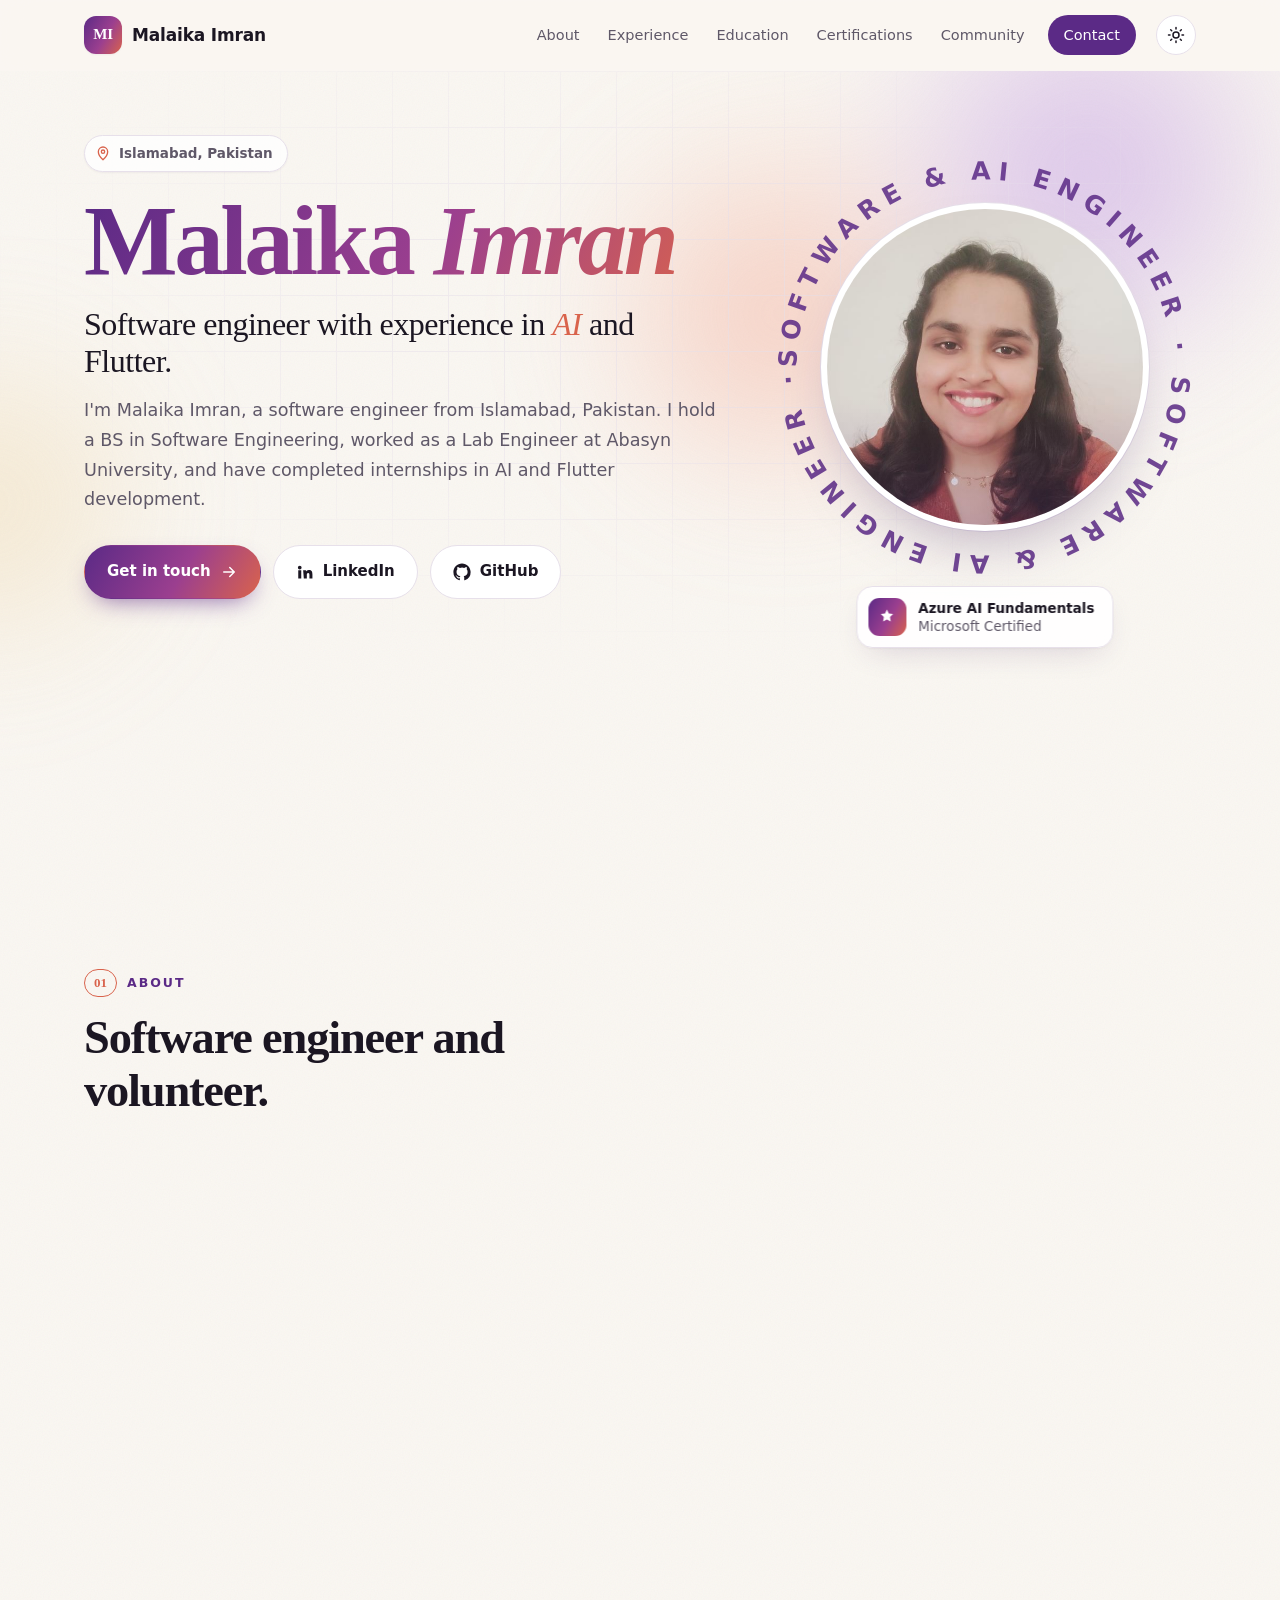
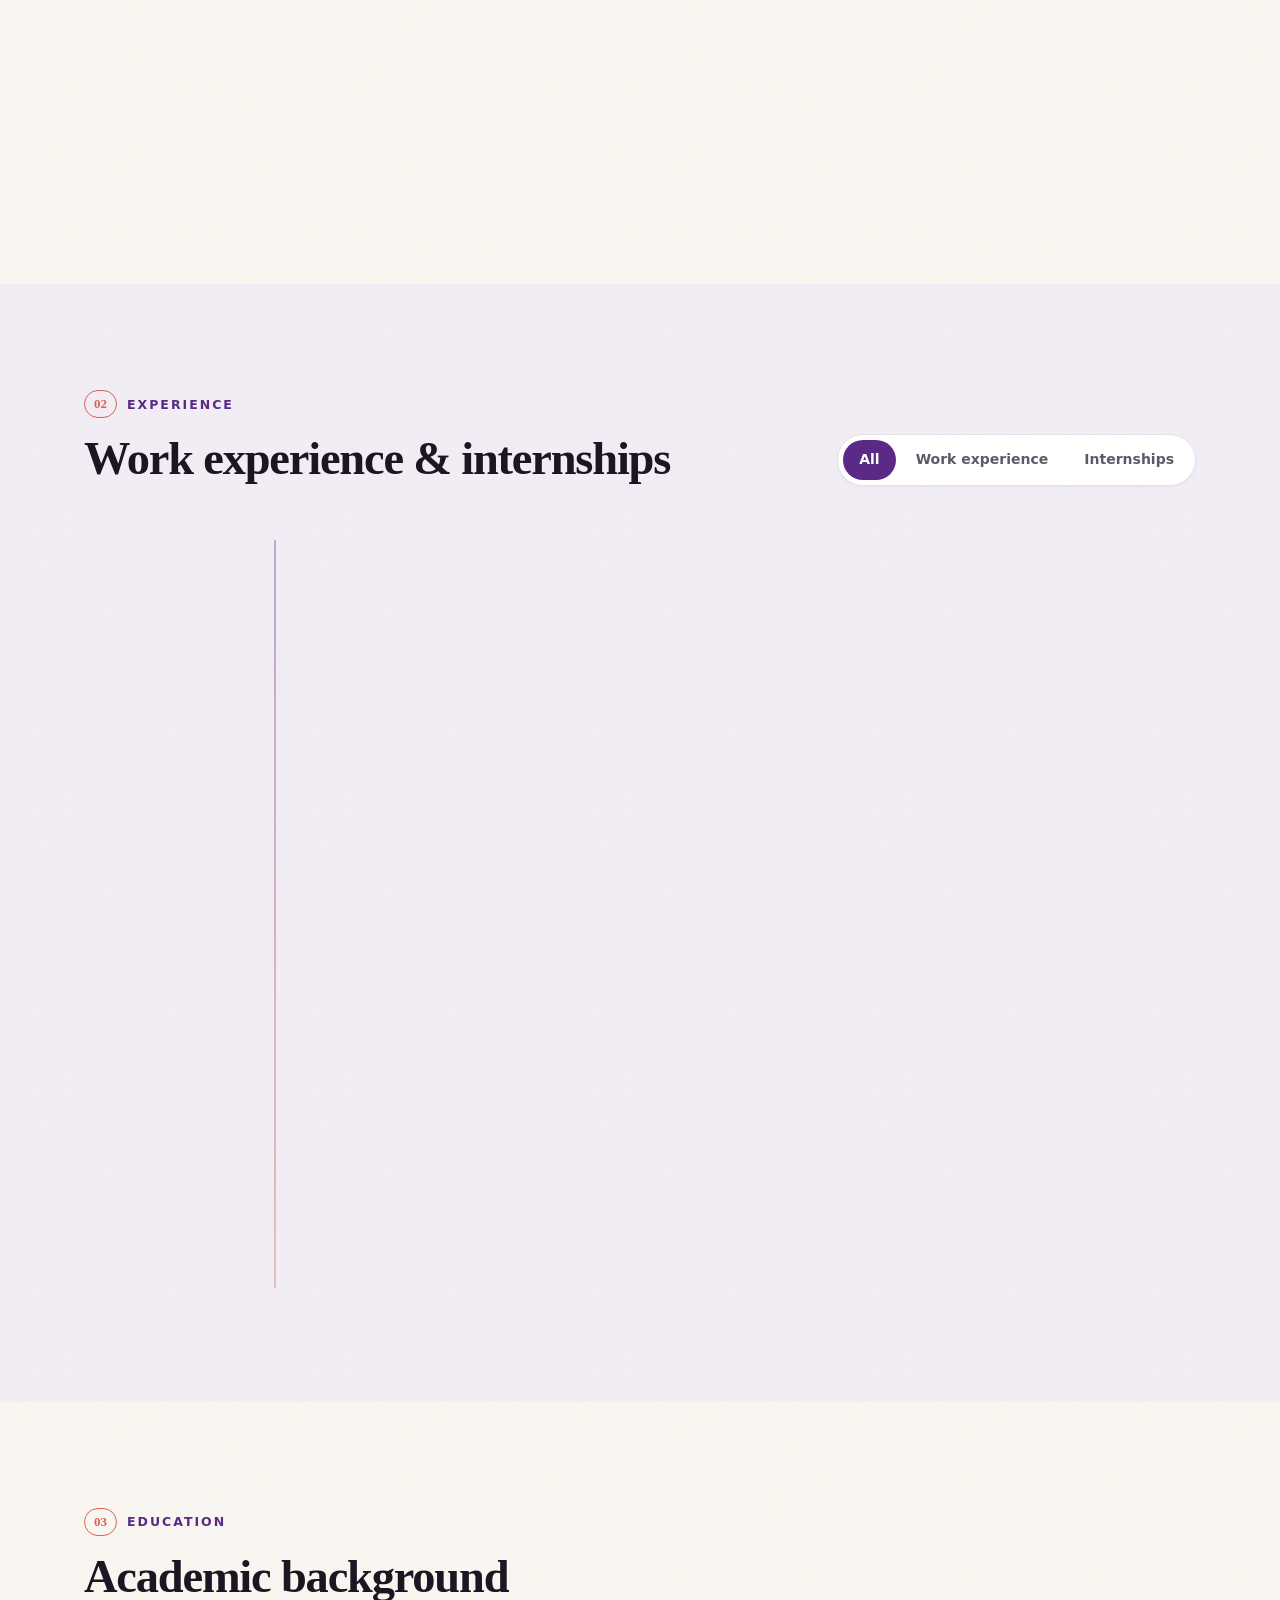
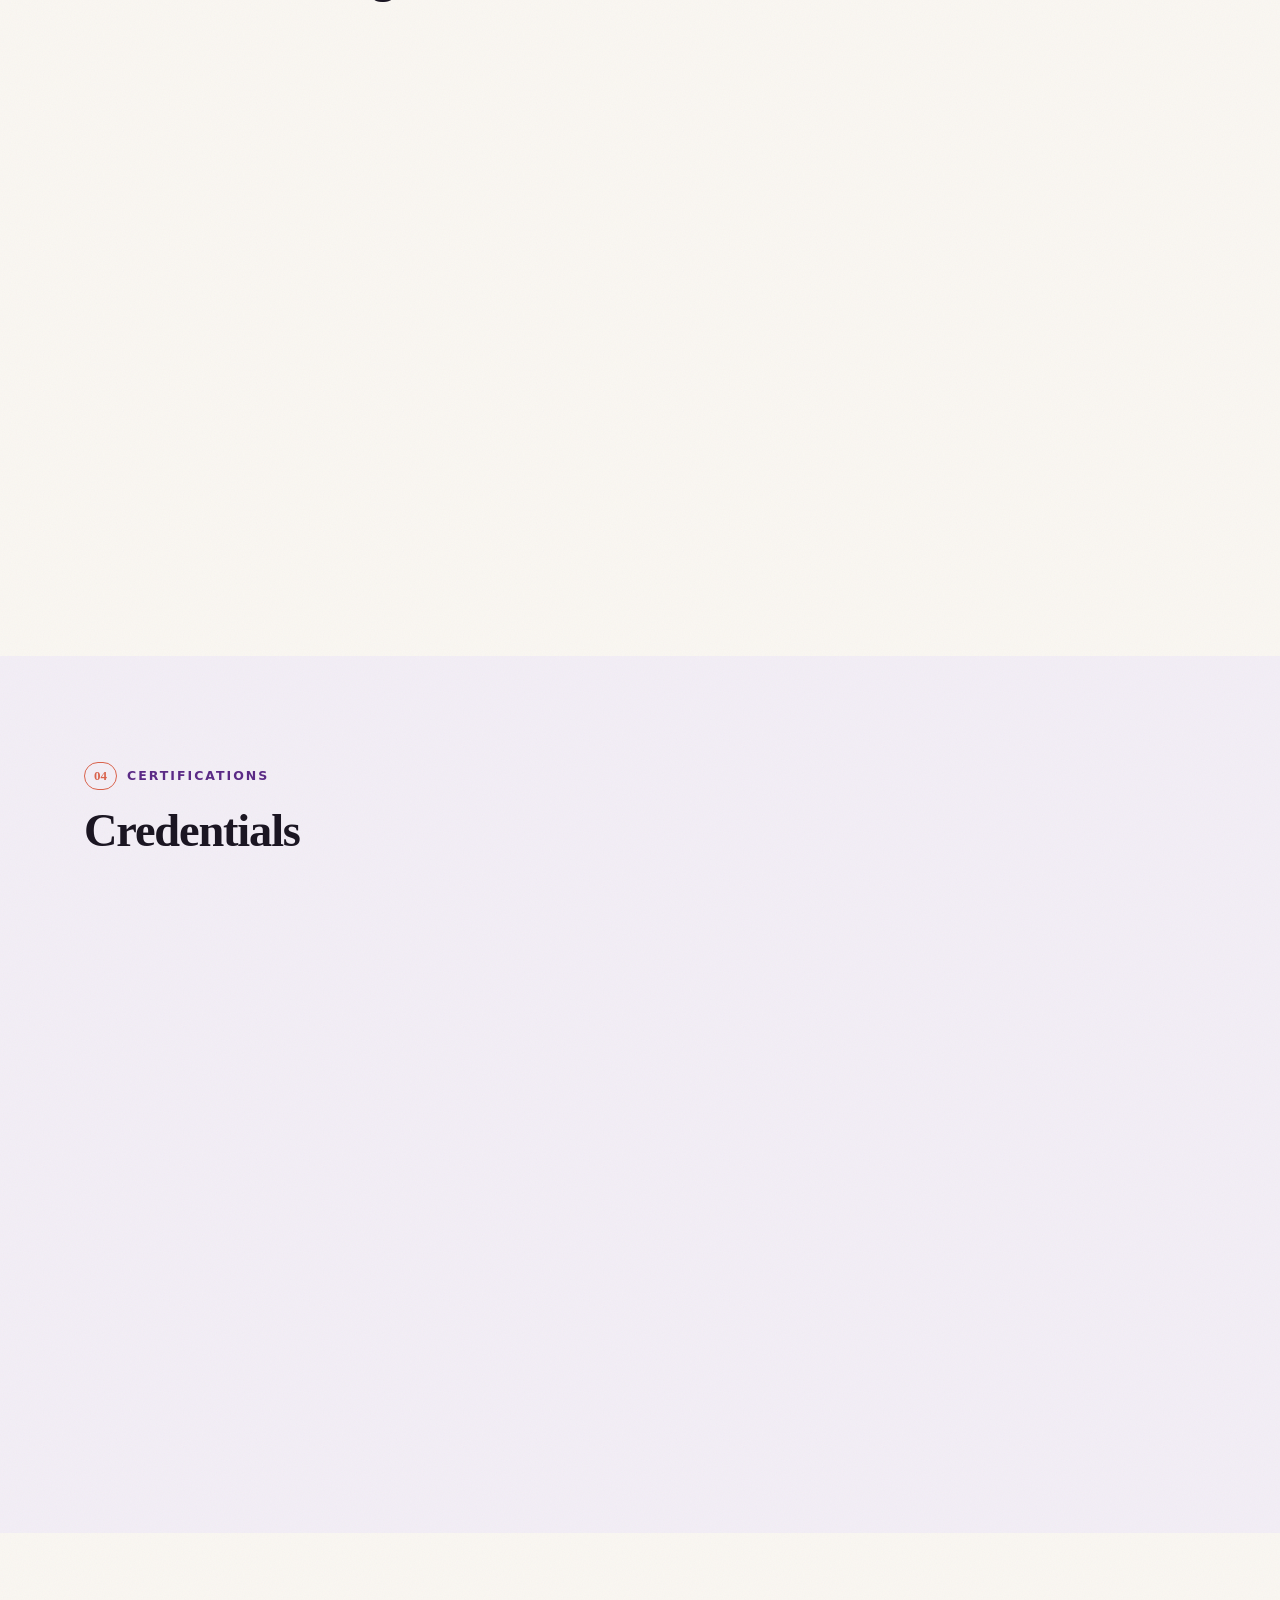
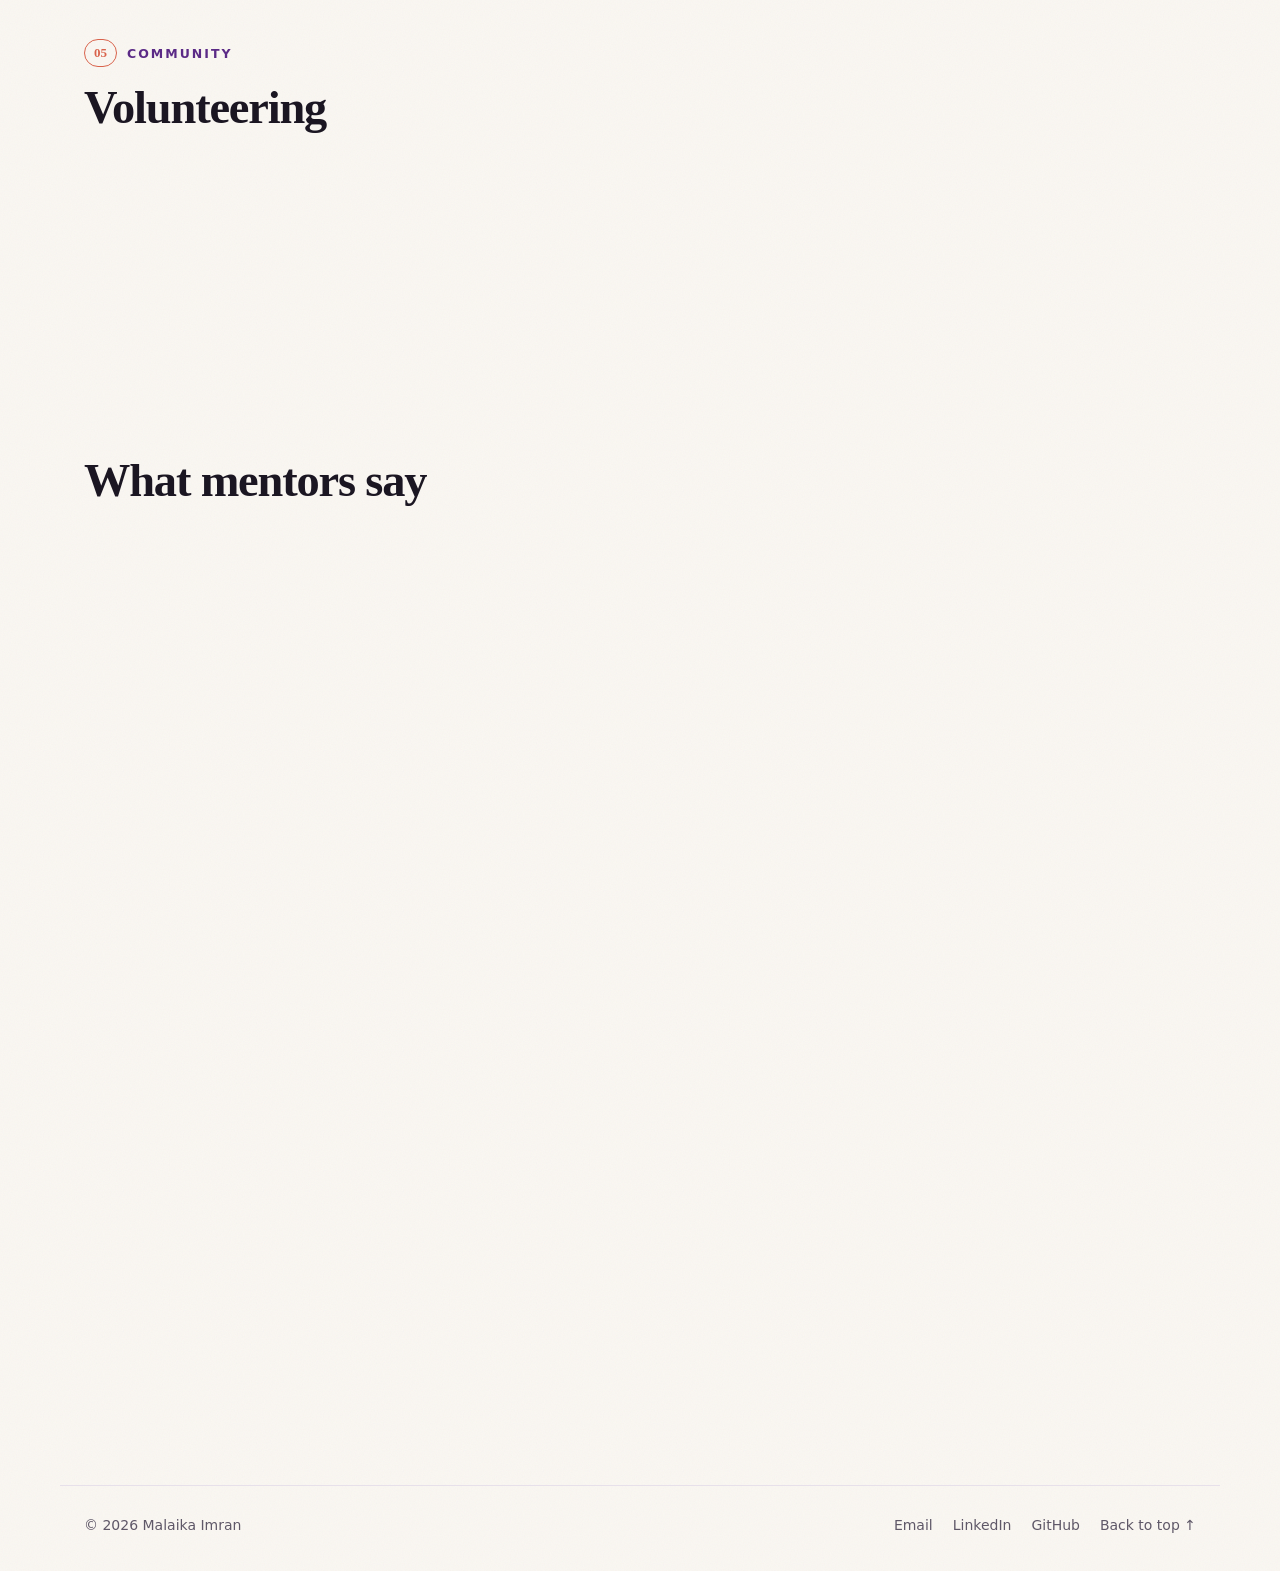
==== commit 9eb06922: "Circular photo with revolving "Software & AI Engineer" ring; Windows and iOS responsiveness" ====
--- a/index.html
+++ b/index.html
@@ -2,7 +2,10 @@
 <html lang="en">
 <head>
   <meta charset="utf-8">
-  <meta name="viewport" content="width=device-width, initial-scale=1">
+  <meta name="viewport" content="width=device-width, initial-scale=1, viewport-fit=cover">
+  <meta name="color-scheme" content="light dark">
+  <meta name="format-detection" content="telephone=no, date=no, address=no">
+  <meta name="apple-mobile-web-app-title" content="Malaika Imran">
   <title>Malaika Imran — AI & Software Engineer</title>
   <meta name="description" content="Malaika Imran is a software engineer from Islamabad, Pakistan. BS Software Engineering (Abasyn University), former Lab Engineer, Microsoft Certified: Azure AI Fundamentals, IELTS Academic 7.0.">
   <meta http-equiv="Content-Security-Policy" content="default-src 'self'; script-src 'self' 'sha256-9reP/hXaohFoG+TYgZjEcHDUO9IO48p9ldcm9y4P6Zs='; style-src 'self' https://fonts.googleapis.com; font-src https://fonts.gstatic.com; img-src 'self' data:; connect-src 'self'; manifest-src 'self'; object-src 'none'; base-uri 'self'; form-action 'none'">
@@ -126,7 +129,7 @@
         <div class="hero-photo">
           <svg class="ring" viewBox="0 0 200 200" aria-hidden="true">
             <defs><path id="ring-path" d="M100,100 m-86,0 a86,86 0 1,1 172,0 a86,86 0 1,1 -172,0"/></defs>
-            <text><textPath href="#ring-path" textLength="532" lengthAdjust="spacing">SOFTWARE ENGINEER · AI · FLUTTER · ISLAMABAD · </textPath></text>
+            <text><textPath href="#ring-path" textLength="536" lengthAdjust="spacing">SOFTWARE &amp; AI ENGINEER · SOFTWARE &amp; AI ENGINEER · </textPath></text>
           </svg>
           <div class="photo-frame">
             <img src="assets/malaika-imran-600.jpg" srcset="assets/malaika-imran-600.jpg 600w, assets/malaika-imran-900.jpg 900w, assets/malaika-imran.jpg 1200w" sizes="(max-width: 640px) 260px, (max-width: 960px) 340px, 400px" alt="Portrait of Malaika Imran" width="1200" height="1600" fetchpriority="high" decoding="async">
--- a/styles.css
+++ b/styles.css
@@ -21,6 +21,8 @@
   --radius: 20px;
   --serif: "Fraunces", Georgia, "Times New Roman", serif;
   --sans: "Inter", system-ui, -apple-system, "Segoe UI", Roboto, sans-serif;
+  --scroll: #cdbfd9;
+  --safe-l: env(safe-area-inset-left, 0px); --safe-r: env(safe-area-inset-right, 0px); --safe-b: env(safe-area-inset-bottom, 0px);
   --grain: url("data:image/svg+xml,%3Csvg xmlns='http://www.w3.org/2000/svg' width='140' height='140'%3E%3Cfilter id='n'%3E%3CfeTurbulence type='fractalNoise' baseFrequency='.85' numOctaves='2' stitchTiles='stitch'/%3E%3C/filter%3E%3Crect width='100%25' height='100%25' filter='url(%23n)' opacity='.05'/%3E%3C/svg%3E");
   color-scheme: light;
 }
@@ -33,6 +35,7 @@
     --grad: linear-gradient(120deg, #c9a4ec 0%, #e79bc8 55%, #ff9c84 100%);
     --shadow: 0 1px 2px rgba(0,0,0,.3), 0 12px 32px -12px rgba(0,0,0,.6);
     --shadow-lg: 0 30px 60px -25px rgba(0,0,0,.7);
+    --scroll: #3e3449;
     color-scheme: dark;
   }
 }
@@ -44,17 +47,28 @@
   --grad: linear-gradient(120deg, #c9a4ec 0%, #e79bc8 55%, #ff9c84 100%);
   --shadow: 0 1px 2px rgba(0,0,0,.3), 0 12px 32px -12px rgba(0,0,0,.6);
   --shadow-lg: 0 30px 60px -25px rgba(0,0,0,.7);
+  --scroll: #3e3449;
   color-scheme: dark;
 }
 
 /* ============ Base ============ */
 *, *::before, *::after { box-sizing: border-box; }
-html { scroll-behavior: smooth; scroll-padding-top: 84px; }
+html {
+  scroll-behavior: smooth; scroll-padding-top: 84px;
+  -webkit-text-size-adjust: 100%; text-size-adjust: 100%; /* iOS: no font inflation on rotate */
+  -webkit-tap-highlight-color: transparent;
+  scrollbar-color: var(--scroll) var(--bg); /* Windows: themed scrollbar */
+}
 body {
   margin: 0; background: var(--bg); background-image: var(--grain); color: var(--text);
   font-family: var(--sans); font-size: 17px; line-height: 1.7;
-  -webkit-font-smoothing: antialiased; overflow-x: hidden;
-}
+  -webkit-font-smoothing: antialiased; -moz-osx-font-smoothing: grayscale; text-rendering: optimizeLegibility;
+  overflow-x: hidden; overflow-x: clip;
+}
+::-webkit-scrollbar { width: 12px; height: 12px; }
+::-webkit-scrollbar-track { background: var(--bg); }
+::-webkit-scrollbar-thumb { background: var(--scroll); border-radius: 999px; border: 3px solid var(--bg); }
+::-webkit-scrollbar-thumb:hover { background: var(--plum); }
 img { max-width: 100%; display: block; }
 a { color: inherit; }
 h1, h2, h3 { margin: 0; line-height: 1.15; }
@@ -62,7 +76,7 @@
 h3 { font-size: 1.1rem; font-weight: 600; letter-spacing: -0.01em; }
 p { margin: 0 0 1em; }
 ::selection { background: var(--plum); color: var(--on-accent); }
-.wrap { width: 100%; max-width: 1160px; margin: 0 auto; padding: 0 24px; }
+.wrap { width: 100%; max-width: 1160px; margin: 0 auto; padding: 0 max(24px, var(--safe-r)) 0 max(24px, var(--safe-l)); }
 .skip { position: absolute; left: -999px; top: 8px; background: var(--plum); color: var(--on-accent); padding: 8px 14px; border-radius: 8px; z-index: 200; }
 .skip:focus { left: 8px; }
 :focus-visible { outline: 2px solid var(--coral); outline-offset: 3px; border-radius: 8px; }
@@ -73,6 +87,7 @@
 /* ============ Nav ============ */
 .nav {
   position: sticky; top: 0; z-index: 100;
+  background: var(--bg);
   background: color-mix(in srgb, var(--bg) 78%, transparent);
   backdrop-filter: saturate(170%) blur(14px); -webkit-backdrop-filter: saturate(170%) blur(14px);
   border-bottom: 1px solid transparent; transition: border-color .25s, background .25s;
@@ -128,6 +143,7 @@
 .hero-grid { display: grid; grid-template-columns: 1.2fr .8fr; gap: 56px; align-items: center; }
 .eyebrow {
   display: inline-flex; align-items: center; gap: 8px; font-size: 13.5px; font-weight: 600; color: var(--muted);
+  background: var(--surface);
   background: color-mix(in srgb, var(--surface) 80%, transparent); border: 1px solid var(--line);
   padding: 6px 14px 6px 10px; border-radius: 999px; margin-bottom: 22px; box-shadow: var(--shadow-sm);
 }
@@ -157,19 +173,20 @@
 .btn-icon.stroke { fill: none; stroke: currentColor; stroke-width: 2; stroke-linecap: round; stroke-linejoin: round; }
 
 /* Photo */
-.hero-photo { position: relative; justify-self: center; width: 100%; max-width: 420px; aspect-ratio: 1 / 1.08; display: grid; place-items: center; }
-.ring { position: absolute; inset: -6%; width: 112%; height: 112%; animation: spin 40s linear infinite; }
-.ring text { font-family: var(--sans); font-size: 10px; font-weight: 600; fill: var(--plum); opacity: .8; }
+.hero-photo { position: relative; justify-self: center; width: 100%; max-width: 420px; aspect-ratio: 1 / 1; display: grid; place-items: center; }
+.ring { position: absolute; inset: -2%; width: 104%; height: 104%; animation: spin 40s linear infinite; }
+.ring text { font-family: var(--sans); font-size: 11.5px; font-weight: 700; fill: var(--plum); opacity: .85; }
 @keyframes spin { to { transform: rotate(360deg); } }
 .photo-frame {
-  position: relative; width: 78%; aspect-ratio: 4 / 5; border-radius: 999px 999px 32px 32px; overflow: hidden;
-  background: var(--surface); box-shadow: var(--shadow-lg); border: 6px solid var(--surface);
+  position: relative; width: 78%; aspect-ratio: 1 / 1; border-radius: 50%; overflow: hidden;
+  background: var(--surface); box-shadow: var(--shadow-lg), 0 0 0 1px var(--line); border: 6px solid var(--surface);
 }
 .photo-frame::after { content: ""; position: absolute; inset: 0; background: linear-gradient(180deg, transparent 60%, rgba(91,42,134,.18)); }
-.photo-frame img { width: 100%; height: 100%; object-fit: cover; object-position: center 28%; transition: transform .8s ease; }
+.photo-frame img { width: 100%; height: 100%; object-fit: cover; object-position: center 22%; transition: transform .8s ease; }
 .hero-photo:hover .photo-frame img { transform: scale(1.04); }
 .photo-badge {
-  position: absolute; left: -2%; bottom: 10%; display: flex; align-items: center; gap: 12px;
+  position: absolute; left: 50%; translate: -50% 0; bottom: -17%; white-space: nowrap; display: flex; align-items: center; gap: 12px;
+  background: var(--surface);
   background: color-mix(in srgb, var(--surface) 88%, transparent); backdrop-filter: blur(10px); -webkit-backdrop-filter: blur(10px);
   border: 1px solid var(--line); box-shadow: var(--shadow); padding: 11px 18px 11px 11px; border-radius: 16px;
   font-size: 13.5px; line-height: 1.35; color: var(--muted); animation: float 6s ease-in-out infinite;
@@ -183,6 +200,7 @@
 .bento { list-style: none; margin: 56px 0 0; padding: 0; display: grid; grid-template-columns: repeat(4, 1fr); gap: 14px; }
 .bento li {
   display: flex; flex-direction: column; gap: 2px; padding: 20px 22px; border-radius: var(--radius);
+  background: var(--surface);
   background: color-mix(in srgb, var(--surface) 85%, transparent); border: 1px solid var(--line); box-shadow: var(--shadow-sm);
   transition: transform .25s, box-shadow .25s, border-color .25s;
 }
@@ -321,7 +339,7 @@
 a.social:hover { color: #fff; text-decoration: underline; text-underline-offset: 4px; }
 
 /* Footer */
-.footer { padding: 34px 0; font-size: 14px; color: var(--muted); }
+.footer { padding: 34px 0 calc(34px + var(--safe-b)); font-size: 14px; color: var(--muted); }
 .footer-inner { display: flex; justify-content: space-between; gap: 16px; flex-wrap: wrap; border-top: 1px solid var(--line); padding-top: 28px; }
 .footer-links { display: flex; gap: 20px; flex-wrap: wrap; }
 .footer a { text-decoration: none; }
@@ -329,7 +347,7 @@
 
 /* Back to top */
 .to-top {
-  position: fixed; right: 22px; bottom: 22px; z-index: 90; display: grid; place-items: center; width: 46px; height: 46px;
+  position: fixed; right: calc(22px + var(--safe-r)); bottom: calc(22px + var(--safe-b)); z-index: 90; display: grid; place-items: center; width: 46px; height: 46px;
   border-radius: 50%; background: var(--grad); color: #fff; box-shadow: var(--shadow); opacity: 0; transform: translateY(16px);
   pointer-events: none; transition: opacity .3s, transform .3s;
 }
@@ -350,7 +368,7 @@
 /* ============ Responsive ============ */
 @media (max-width: 1000px) {
   .hero-grid { grid-template-columns: 1fr; gap: 40px; text-align: left; }
-  .hero-photo { max-width: 340px; order: -1; }
+  .hero-photo { max-width: 340px; order: -1; margin-bottom: 56px; }
   .bento { grid-template-columns: repeat(2, 1fr); }
   .about-grid { grid-template-columns: 1fr; gap: 8px; }
   .skill-groups { grid-template-columns: 1fr 1fr; }
@@ -371,10 +389,11 @@
 }
 @media (max-width: 640px) {
   body { font-size: 16px; }
-  .wrap { padding: 0 16px; }
+  .wrap { padding: 0 max(16px, var(--safe-r)) 0 max(16px, var(--safe-l)); }
   .hero { padding: 32px 0 24px; }
   .hero-photo { max-width: 270px; }
-  .photo-badge { left: -4px; bottom: 6%; font-size: 12.5px; }
+  .hero-photo { margin-bottom: 64px; }
+  .photo-badge { bottom: -23%; font-size: 12.5px; }
   .bento { gap: 10px; margin-top: 40px; }
   .bento li { padding: 16px; }
   .bento strong { font-size: 1.4rem; }
@@ -394,7 +413,39 @@
   .contact-panel { padding: 52px 20px; border-radius: 24px; }
   .email-row .btn { width: 100%; }
   .brand-name { display: none; }
-  .to-top { right: 14px; bottom: 14px; }
+  .to-top { right: calc(14px + var(--safe-r)); bottom: calc(14px + var(--safe-b)); }
+}
+
+/* Large desktop monitors (e.g. Windows at 1920px+) */
+@media (min-width: 1600px) {
+  .wrap { max-width: 1280px; }
+  .hero-photo { max-width: 460px; }
+}
+
+/* Phones in landscape: keep the hero compact */
+@media (max-height: 520px) and (orientation: landscape) {
+  .hero { padding: 24px 0; }
+  .hero-photo { max-width: 220px; }
+}
+
+/* Touch screens (iPhone, iPad, Windows touch): no sticky hover, bigger tap targets */
+@media (hover: none) {
+  .btn:hover, .bento li:hover, .tl-card:hover, .card:hover, .edu-card:hover, .skills span:hover, .icon-btn:hover { transform: none; }
+  .hero-photo:hover .photo-frame img { transform: none; }
+  .btn:active, .icon-btn:active, .filter:active { transform: scale(.97); }
+}
+@media (pointer: coarse) {
+  .icon-btn { width: 44px; height: 44px; }
+  .filter { min-height: 44px; }
+  .footer-links a, a.social { display: inline-flex; align-items: center; min-height: 44px; }
+}
+
+/* Windows High Contrast / forced colours */
+@media (forced-colors: active) {
+  .hero-name, .quote::before { background: none; color: CanvasText; -webkit-text-fill-color: currentColor; }
+  .aurora, .grid-lines, .progress { display: none; }
+  .ring text { fill: CanvasText; }
+  .btn, .icon-btn, .to-top, .filter, .nav-links .nav-cta { border: 1px solid ButtonText; }
 }
 
 /* Print */
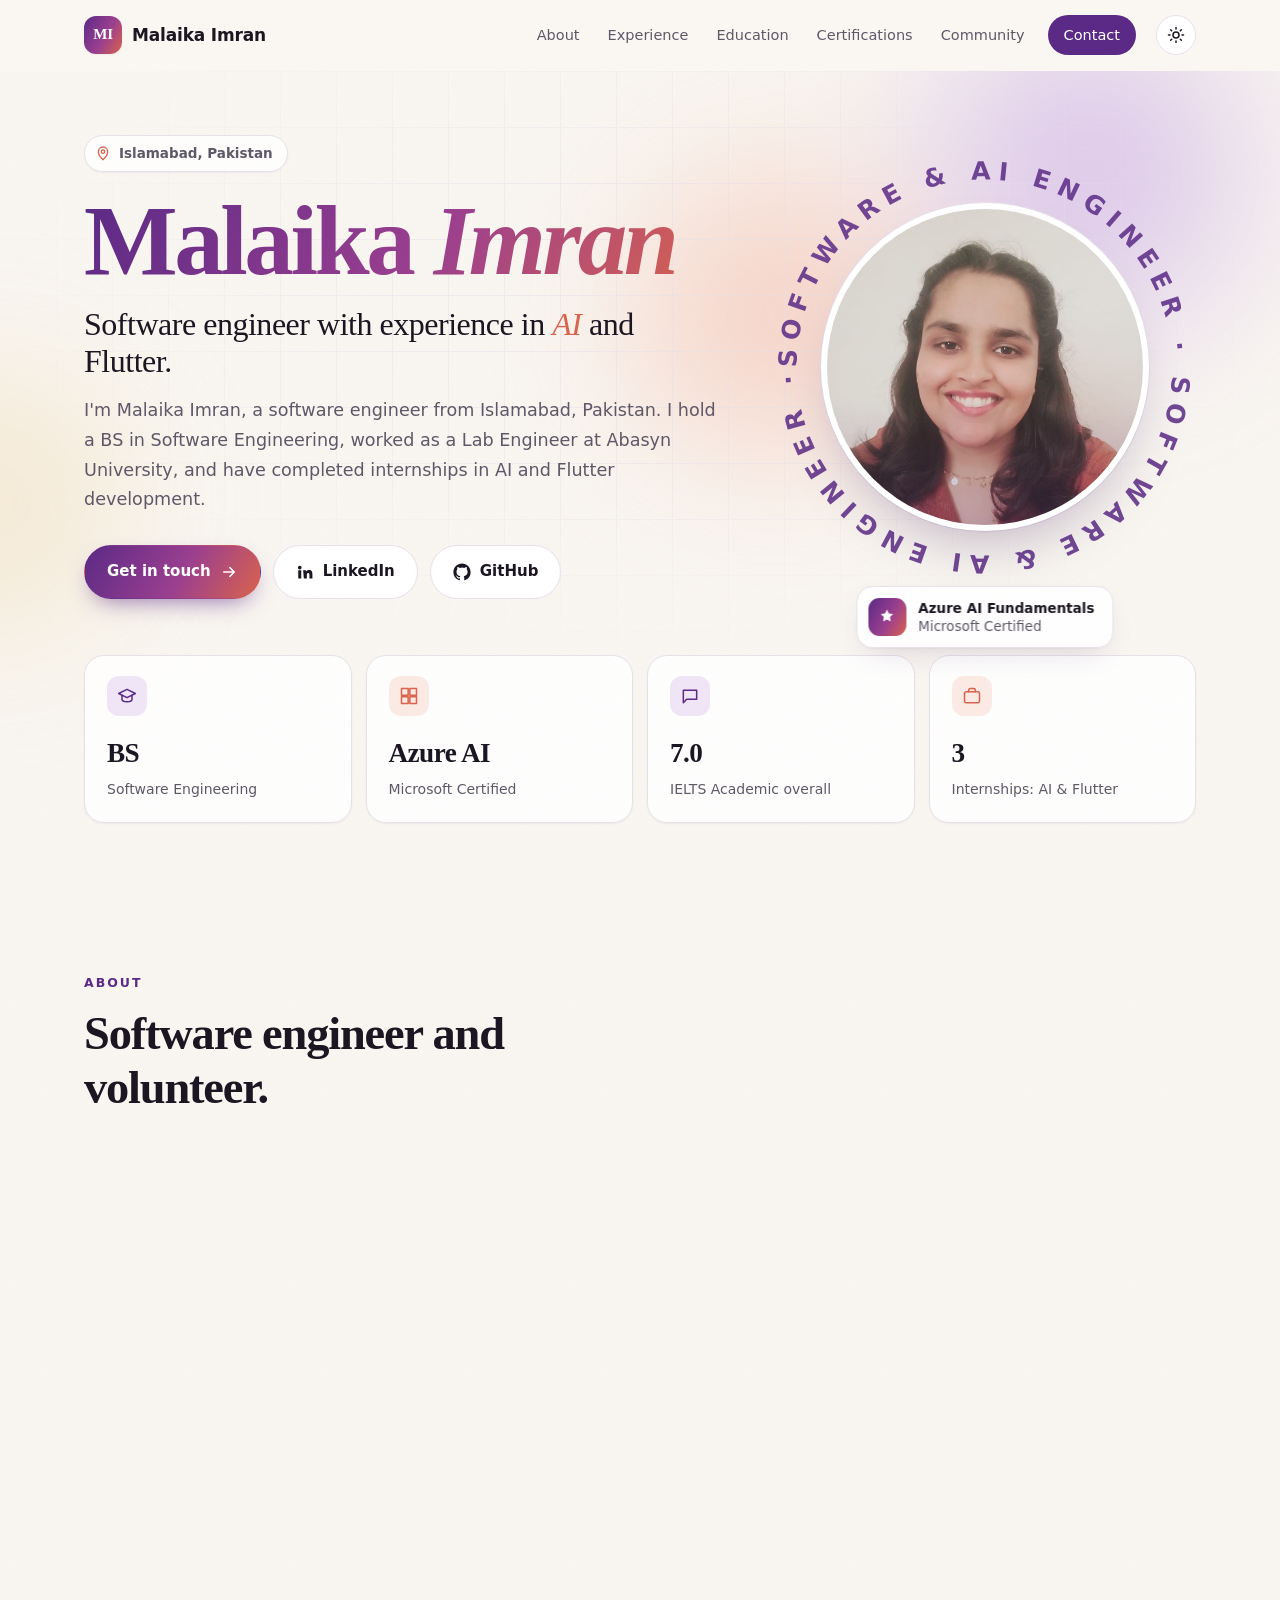
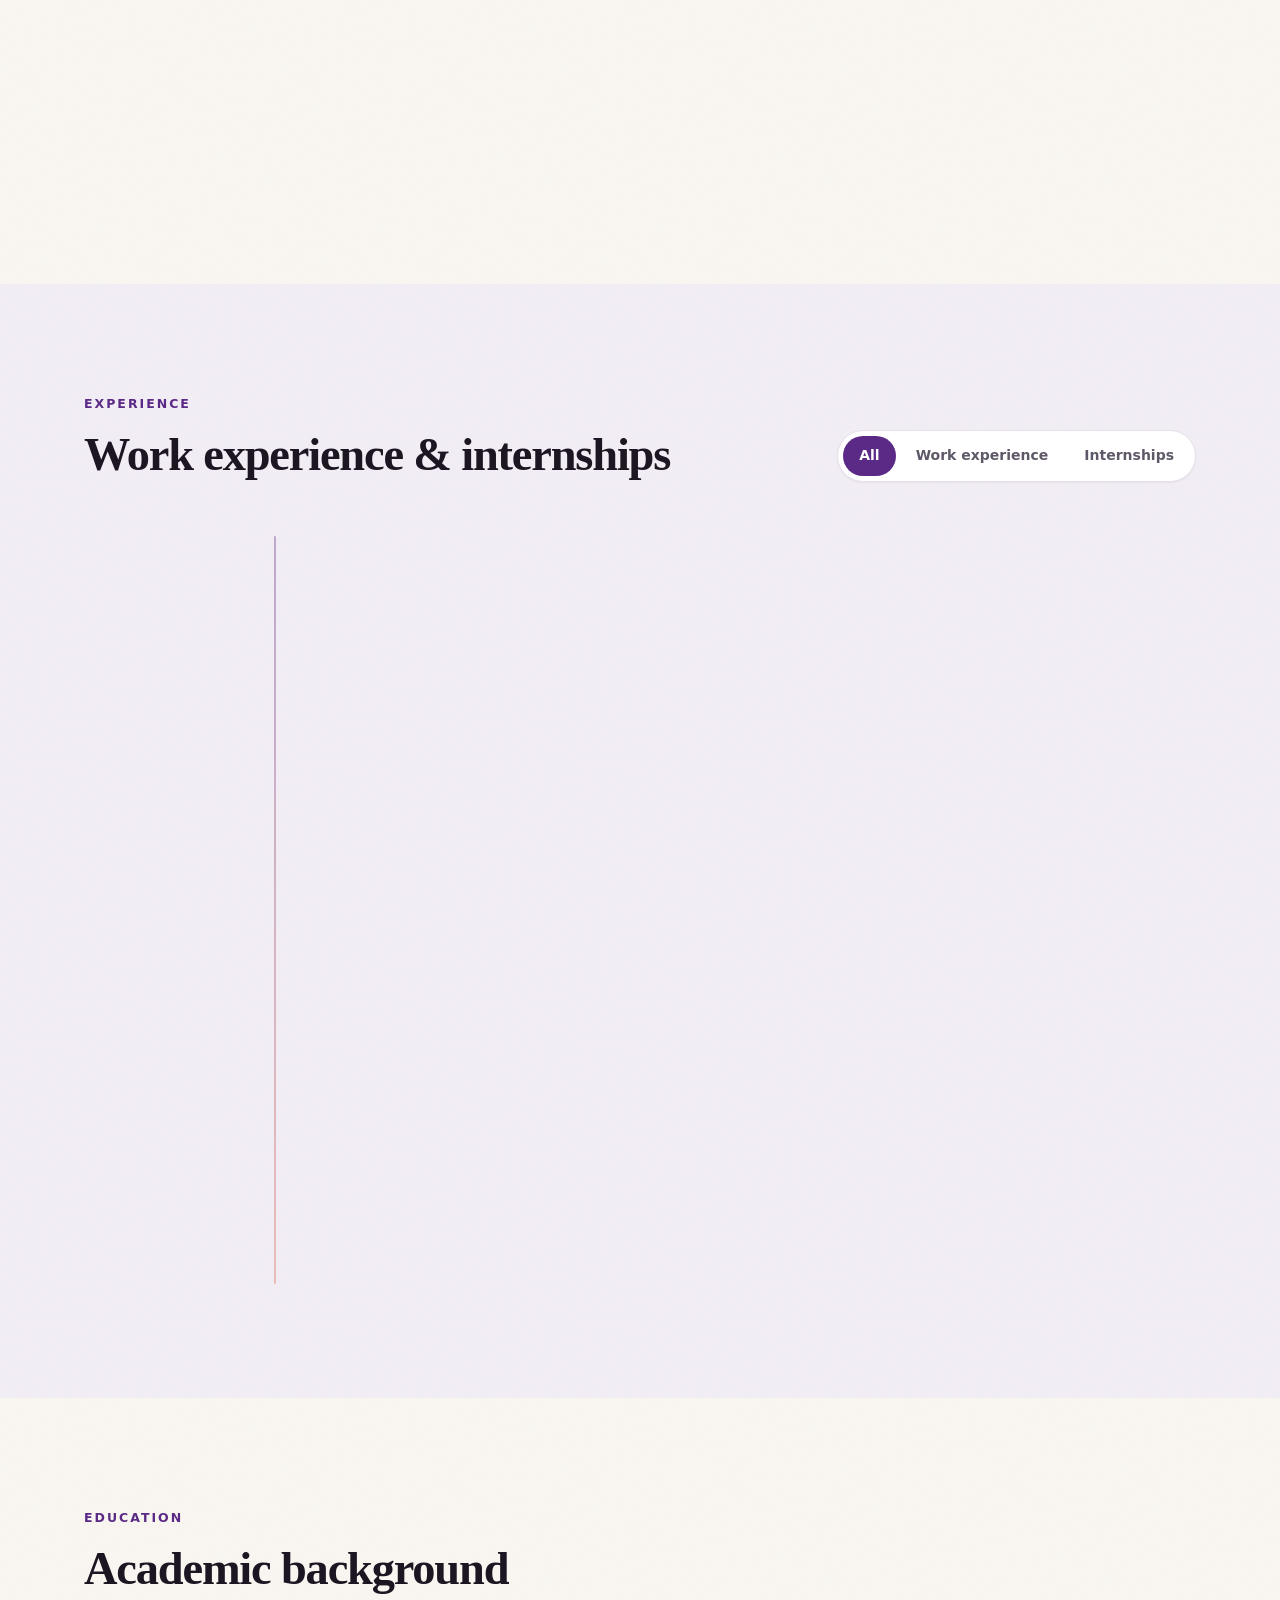
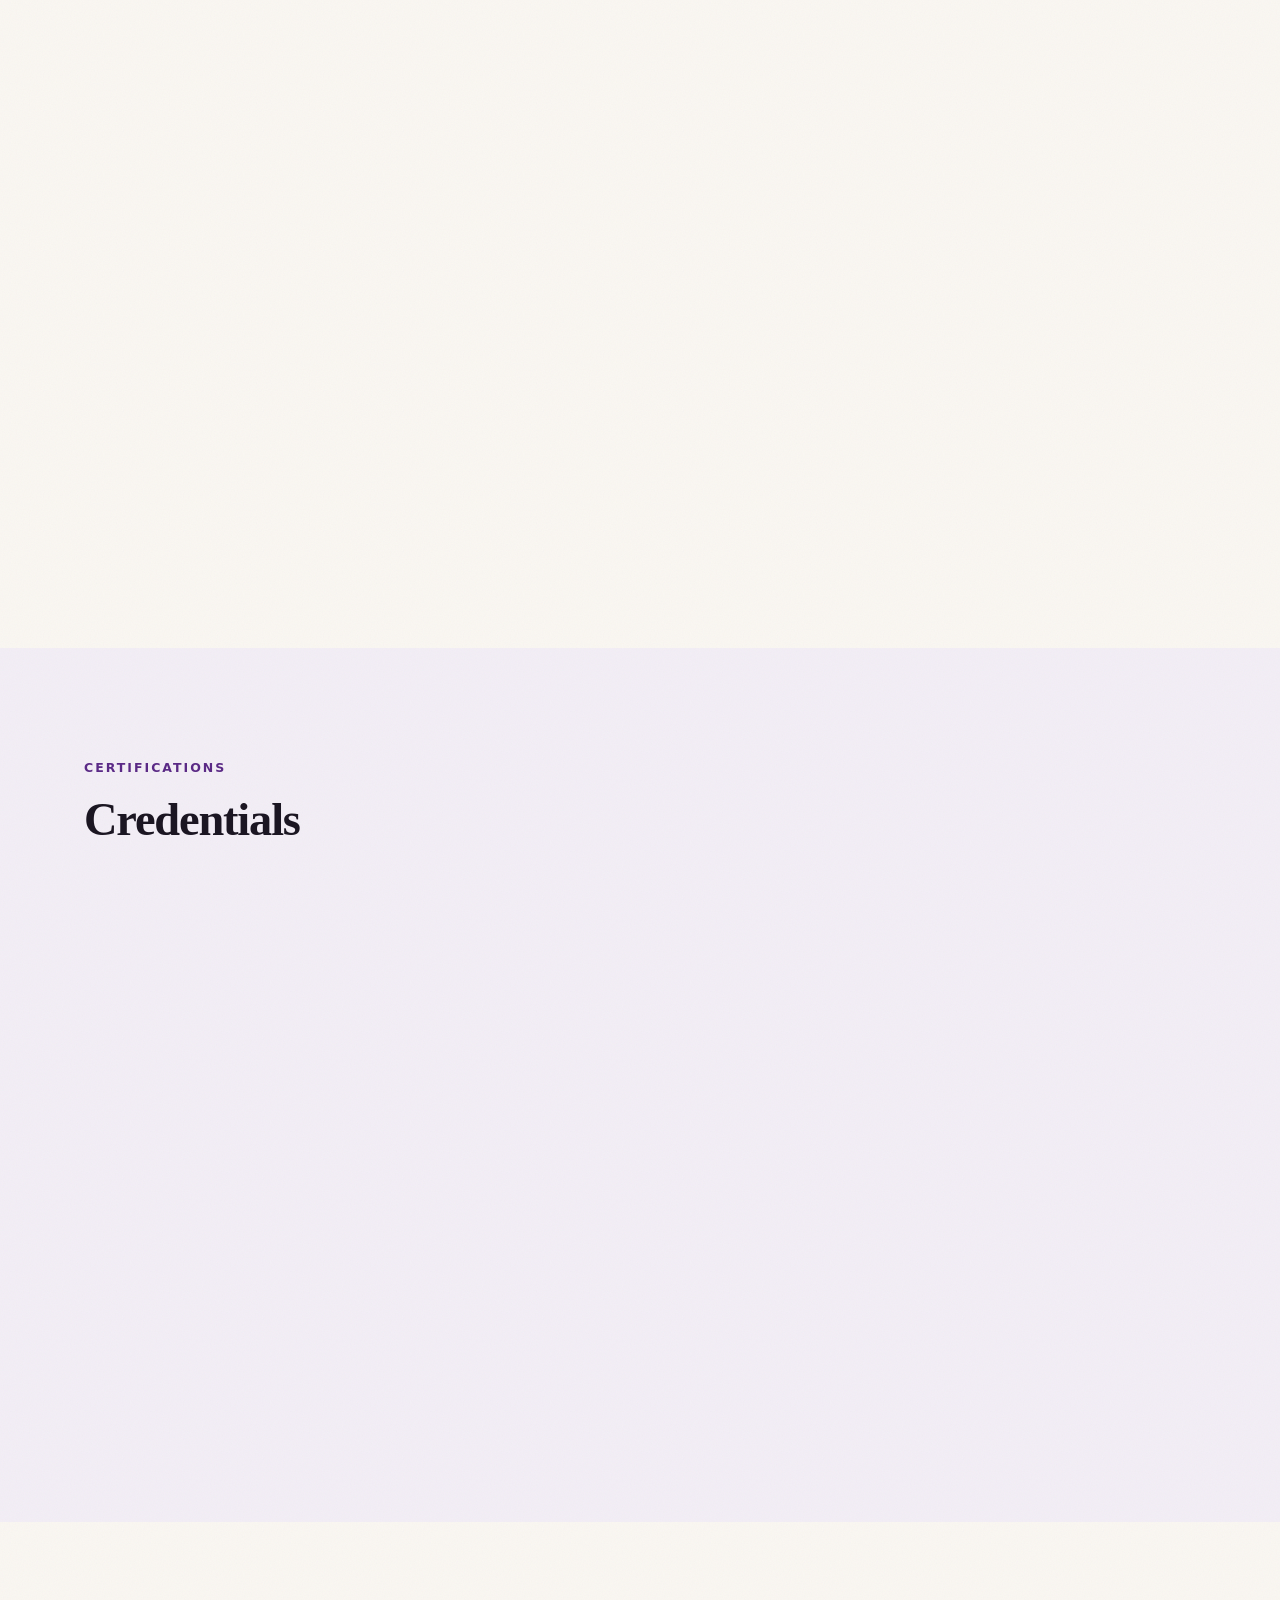
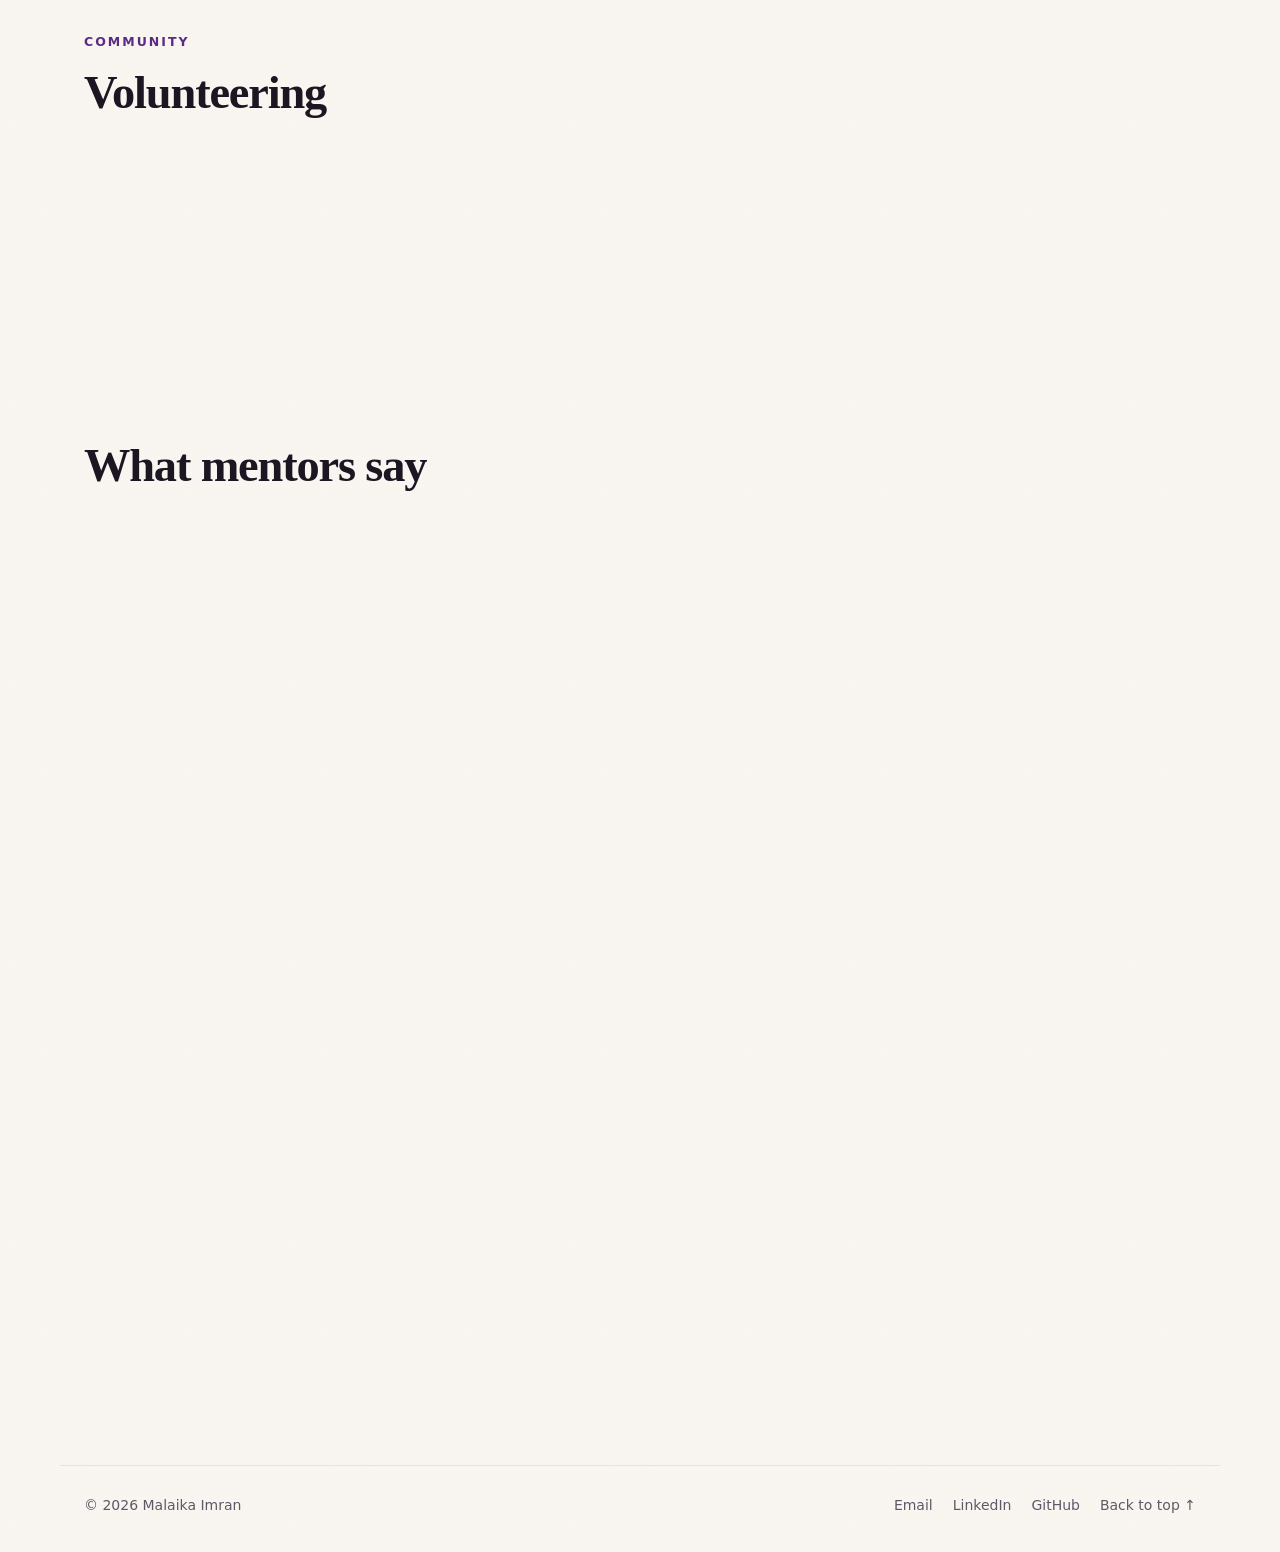
==== commit 7e11e2df: "Remove section numbers from headings" ====
--- a/index.html
+++ b/index.html
@@ -169,7 +169,7 @@
     <section class="section" id="about">
       <div class="wrap about-grid">
         <div class="section-head">
-          <p class="kicker"><span>01</span>About</p>
+          <p class="kicker">About</p>
           <h2>Software engineer and volunteer.</h2>
         </div>
         <div class="about-body reveal">
@@ -219,7 +219,7 @@
       <div class="wrap">
         <div class="section-head row">
           <div>
-            <p class="kicker"><span>02</span>Experience</p>
+            <p class="kicker">Experience</p>
             <h2>Work experience &amp; internships</h2>
           </div>
           <div class="filters" role="group" aria-label="Filter experience">
@@ -272,7 +272,7 @@
     <section class="section" id="education">
       <div class="wrap">
         <div class="section-head">
-          <p class="kicker"><span>03</span>Education</p>
+          <p class="kicker">Education</p>
           <h2>Academic background</h2>
         </div>
         <div class="edu-grid">
@@ -325,7 +325,7 @@
     <section class="section section-alt" id="certifications">
       <div class="wrap">
         <div class="section-head">
-          <p class="kicker"><span>04</span>Certifications</p>
+          <p class="kicker">Certifications</p>
           <h2>Credentials</h2>
         </div>
 
@@ -373,7 +373,7 @@
     <section class="section" id="community">
       <div class="wrap">
         <div class="section-head">
-          <p class="kicker"><span>05</span>Community</p>
+          <p class="kicker">Community</p>
           <h2>Volunteering</h2>
         </div>
         <div class="cards cards-2">
@@ -414,7 +414,7 @@
       <div class="wrap">
         <div class="contact-panel reveal">
           <div class="contact-glow" aria-hidden="true"></div>
-          <p class="kicker light"><span>06</span>Contact</p>
+          <p class="kicker light">Contact</p>
           <h2>Let's work together.</h2>
           <p class="lead">Reach me by email, or connect with me on LinkedIn and GitHub.</p>
           <div class="email-row">
--- a/styles.css
+++ b/styles.css
@@ -218,7 +218,6 @@
 .section-head { margin-bottom: 44px; }
 .section-head.row { display: flex; align-items: flex-end; justify-content: space-between; gap: 24px; flex-wrap: wrap; }
 .kicker { display: inline-flex; align-items: center; gap: 10px; font-size: 12.5px; font-weight: 700; letter-spacing: .16em; text-transform: uppercase; color: var(--plum); margin-bottom: 14px; }
-.kicker span { font-family: var(--serif); font-size: 13px; letter-spacing: 0; color: var(--coral); padding: 2px 9px; border: 1px solid currentColor; border-radius: 999px; }
 .section h2 { font-size: clamp(2rem, 4vw, 2.9rem); }
 .sub-h2 { margin-top: 80px; margin-bottom: 32px; }
 
@@ -328,7 +327,6 @@
 .contact-panel h2 { color: #fff; font-size: clamp(2.2rem, 5vw, 3.4rem); margin-bottom: 14px; position: relative; }
 .contact-panel .lead { color: rgba(255,255,255,.82); margin: 0 auto; position: relative; }
 .kicker.light { color: rgba(255,255,255,.85); position: relative; }
-.kicker.light span { color: #ffd2c4; }
 .email-row { position: relative; display: flex; flex-wrap: wrap; justify-content: center; gap: 12px; margin: 34px 0 26px; }
 .btn-light { background: #fff; color: #3a1660; box-shadow: 0 14px 30px -14px rgba(0,0,0,.5); }
 .btn-outline-light { background: rgba(255,255,255,.08); color: #fff; border-color: rgba(255,255,255,.35); }
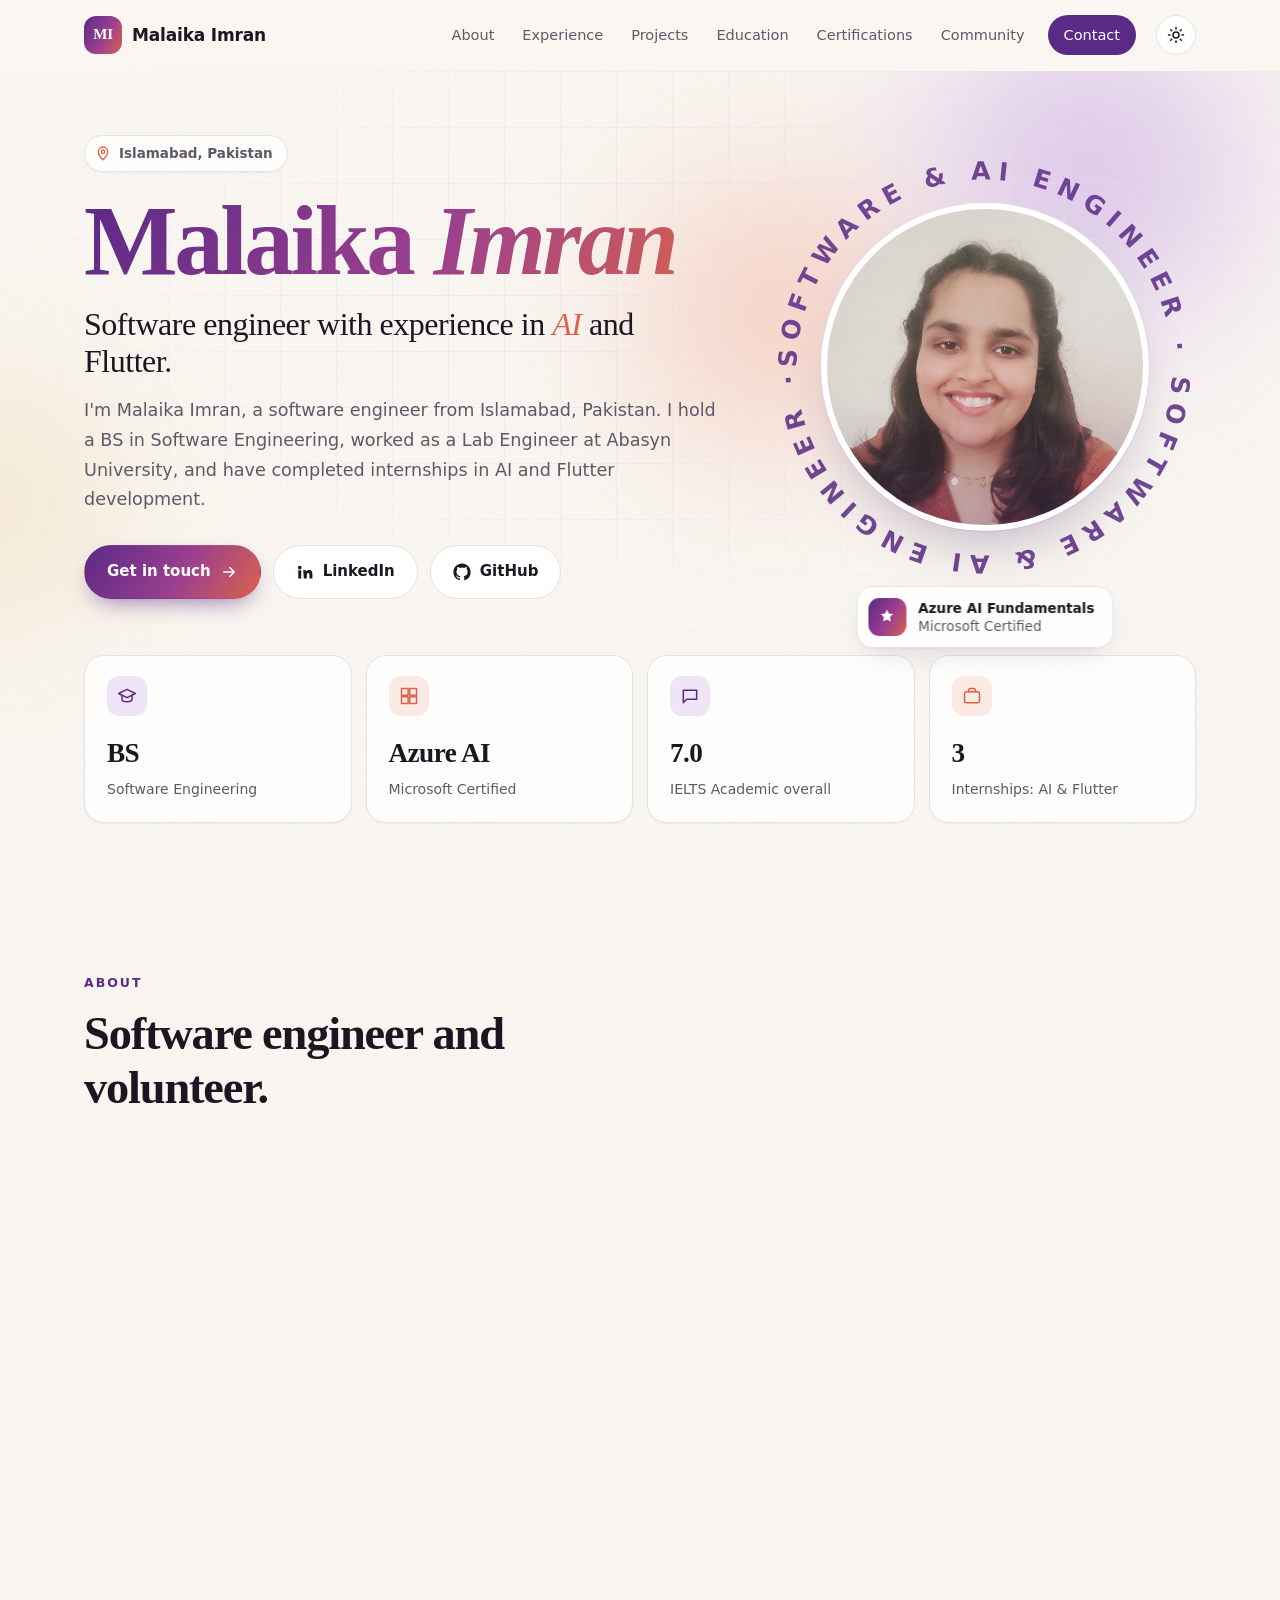
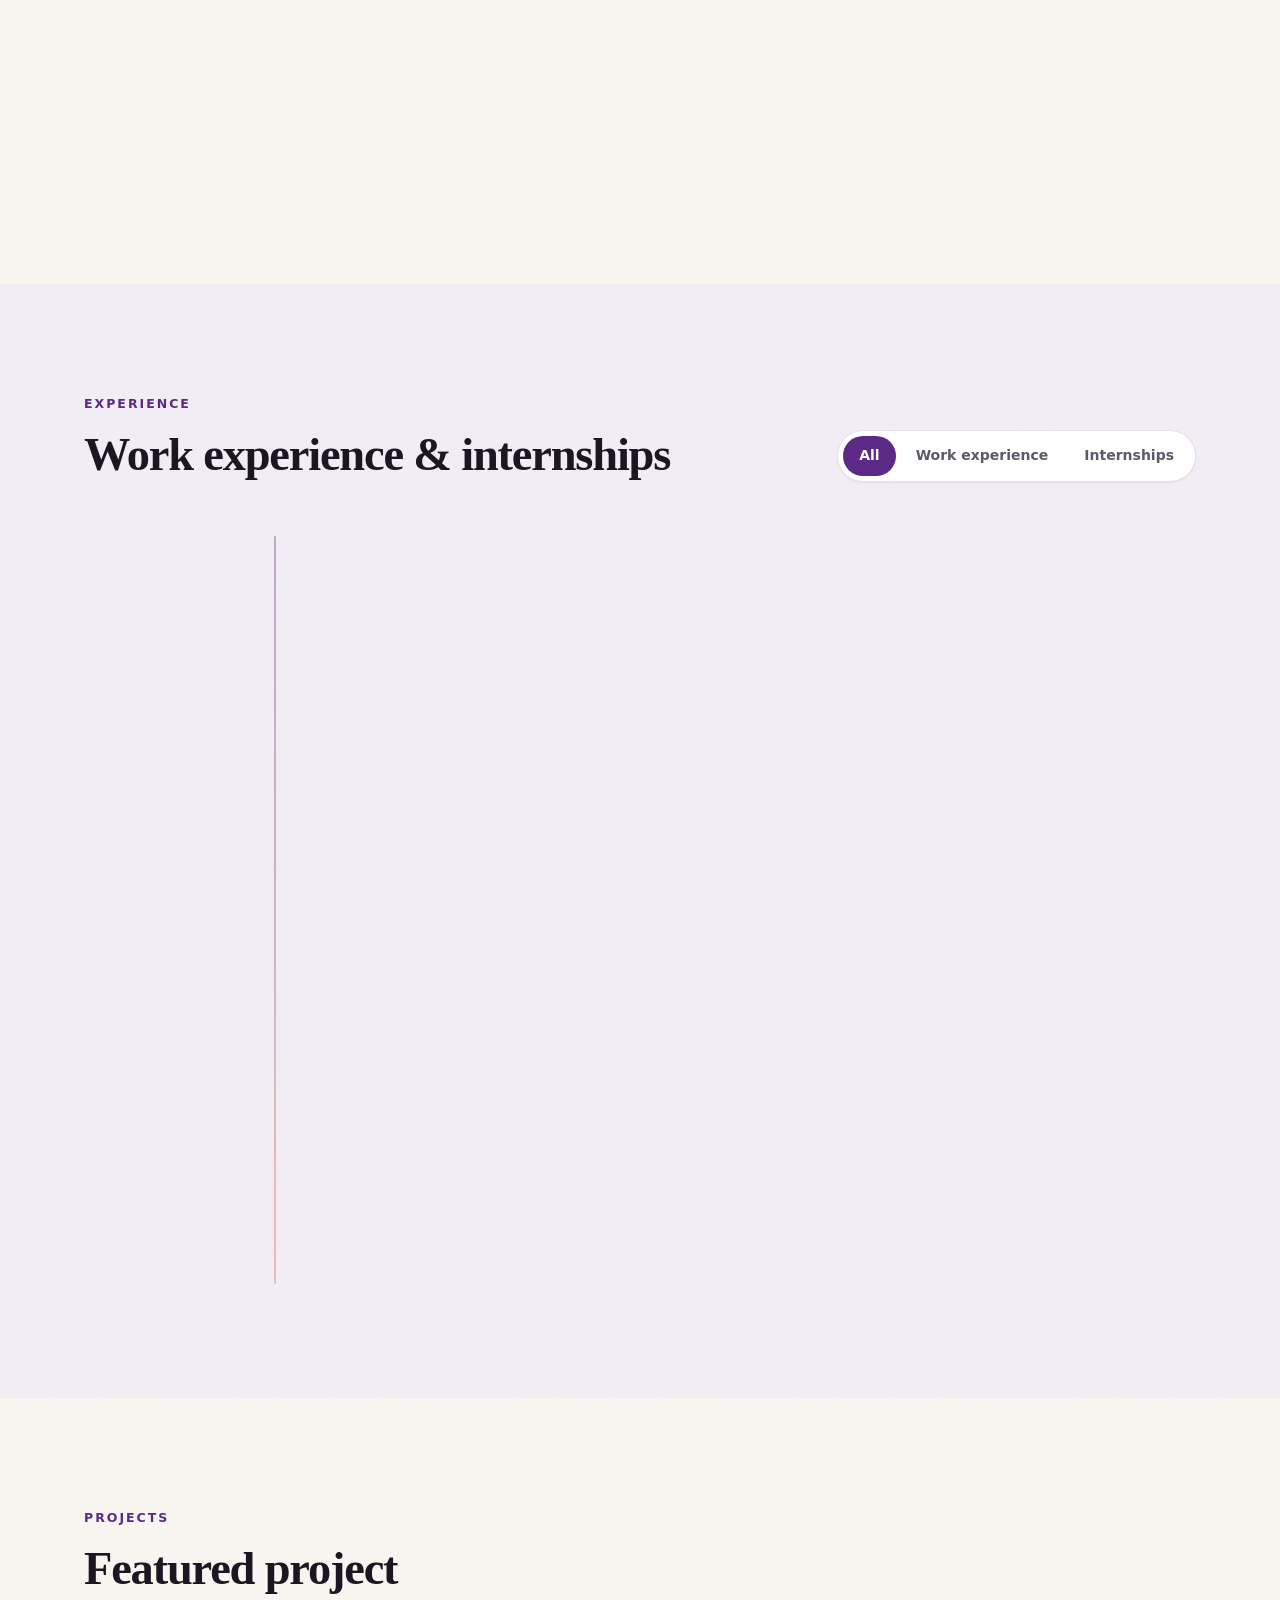
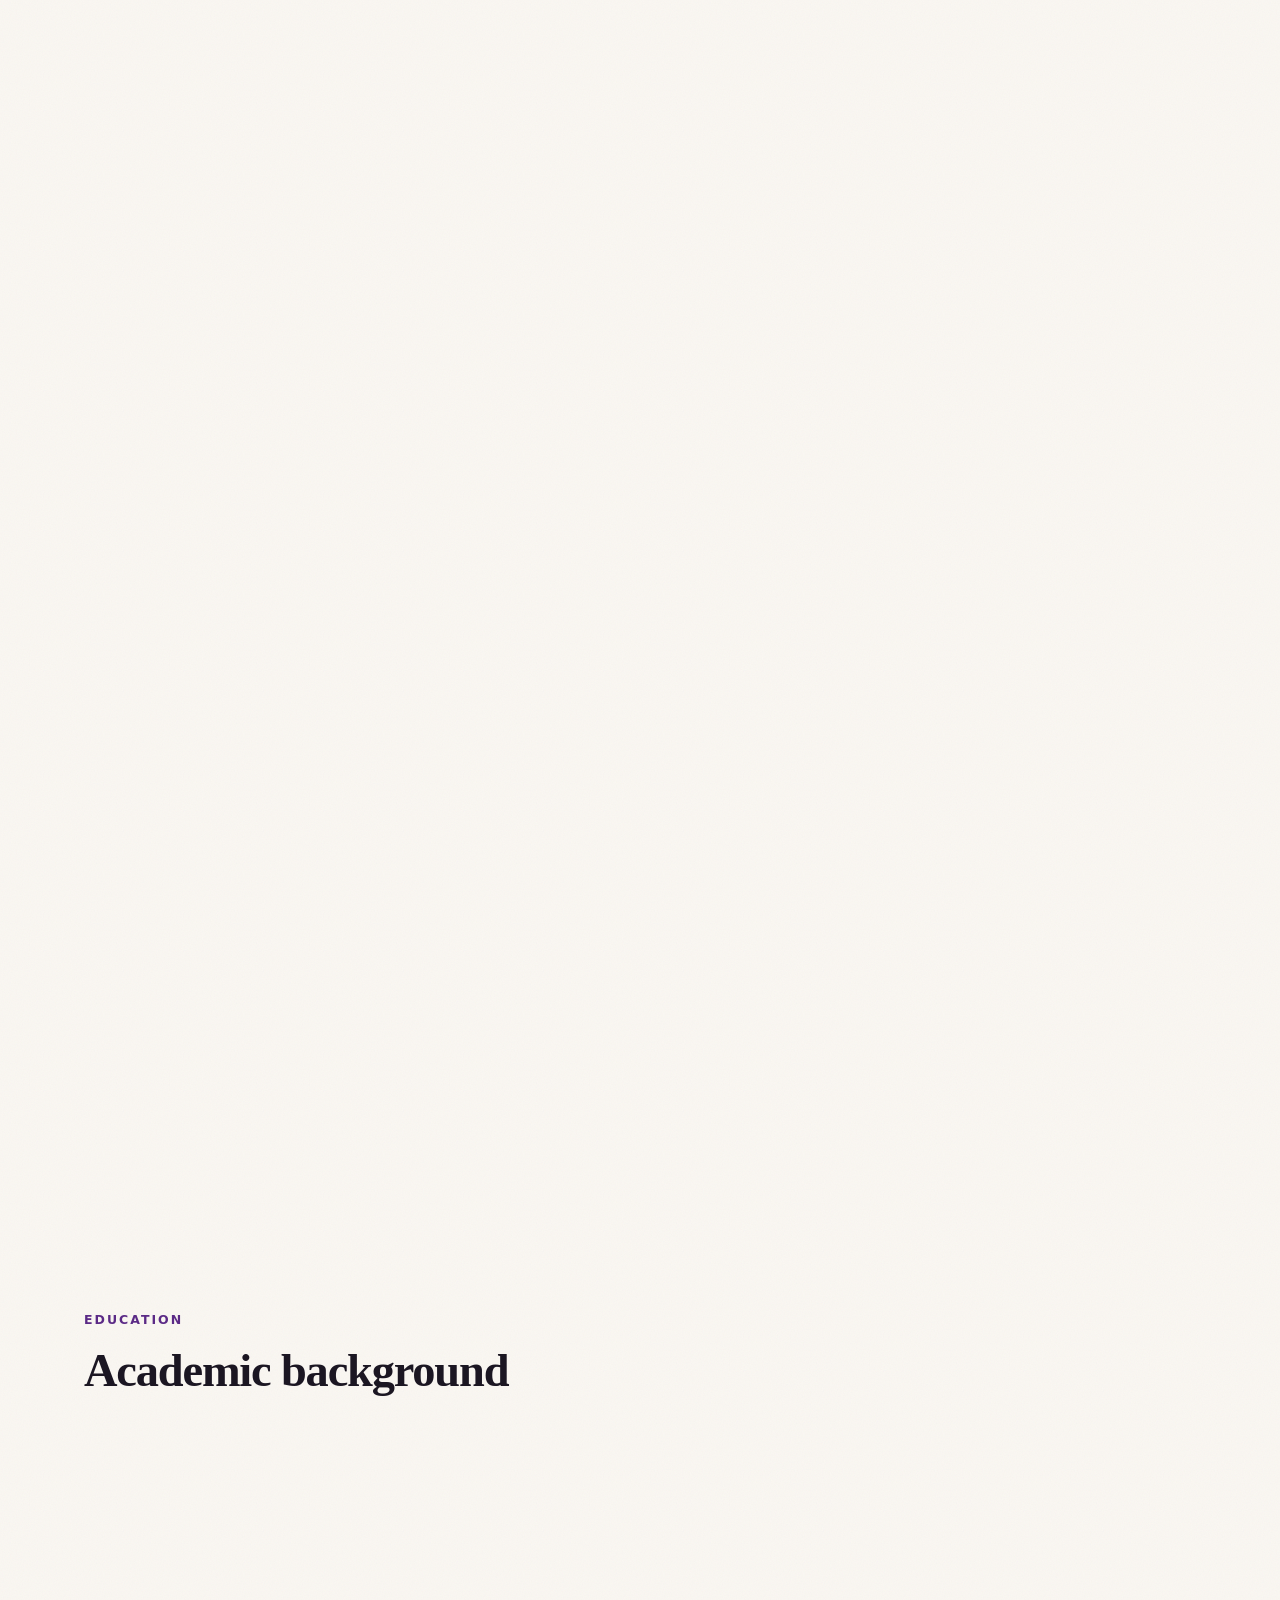
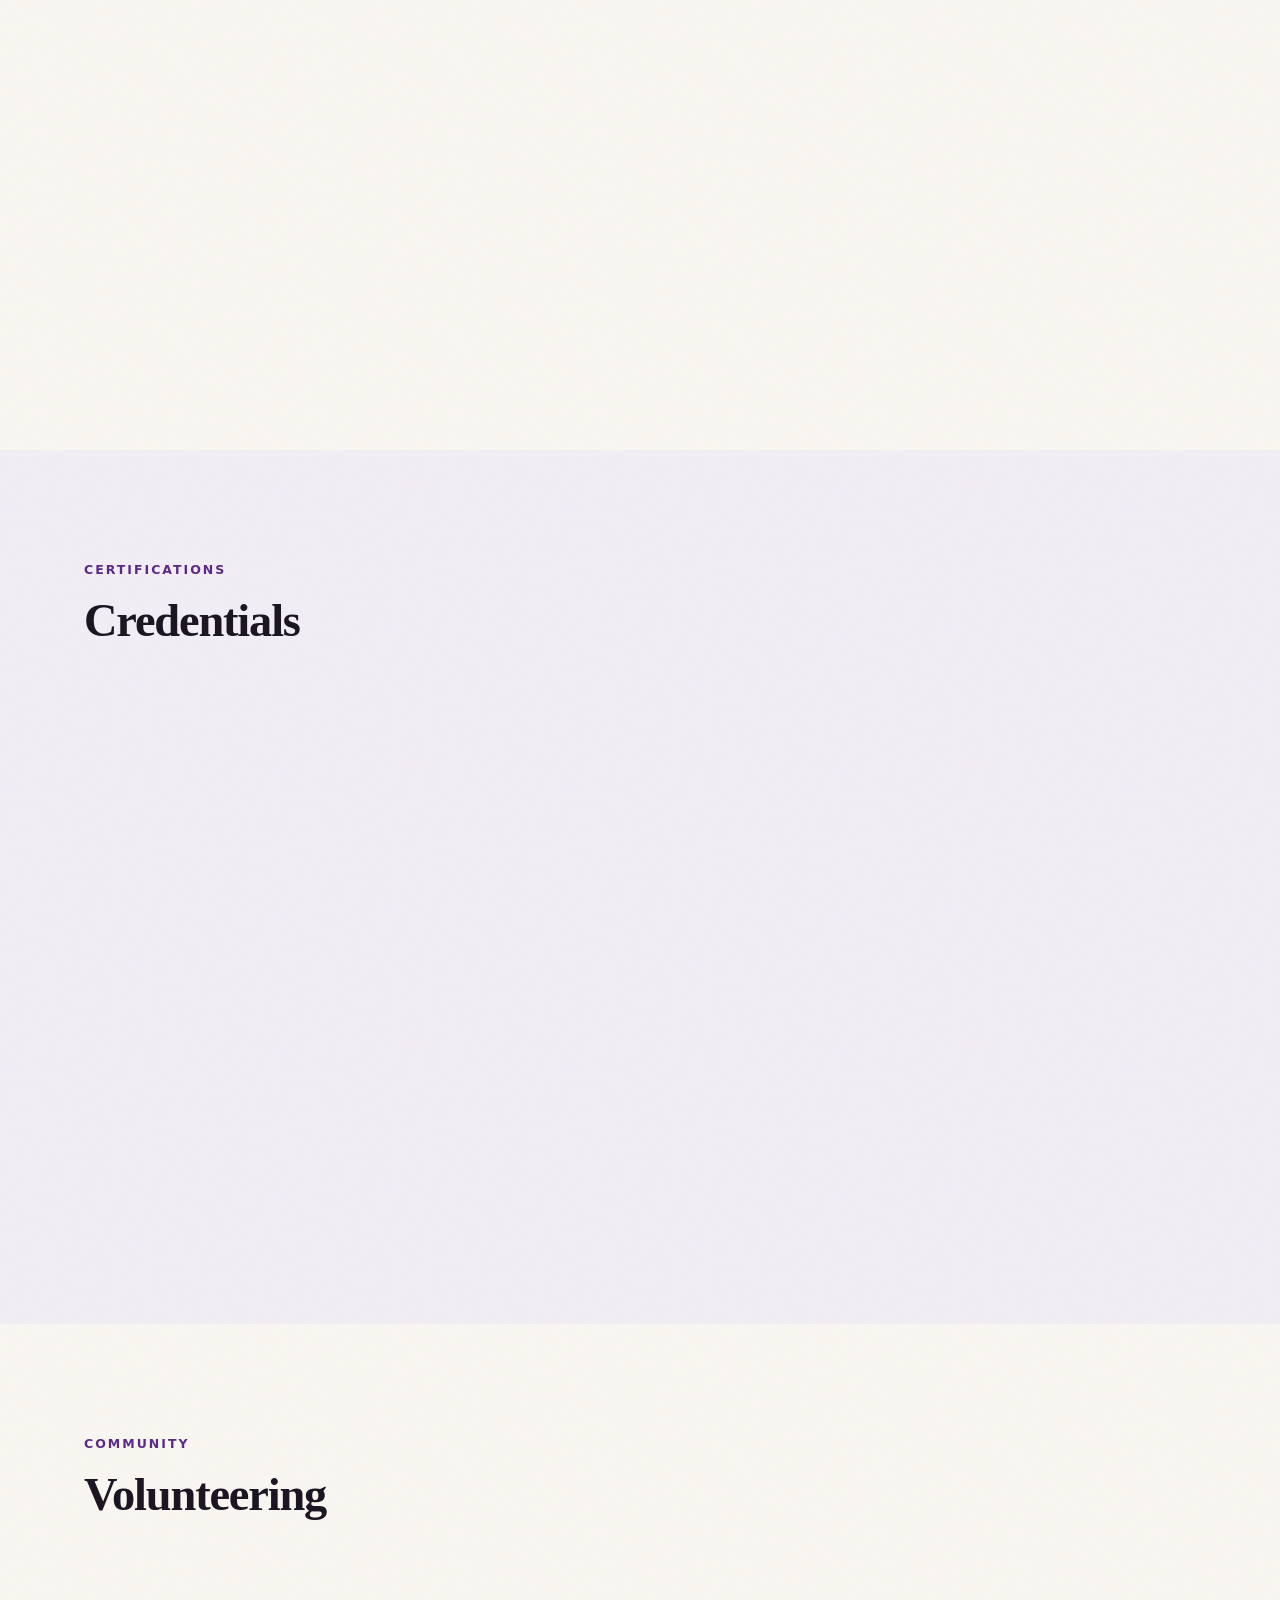
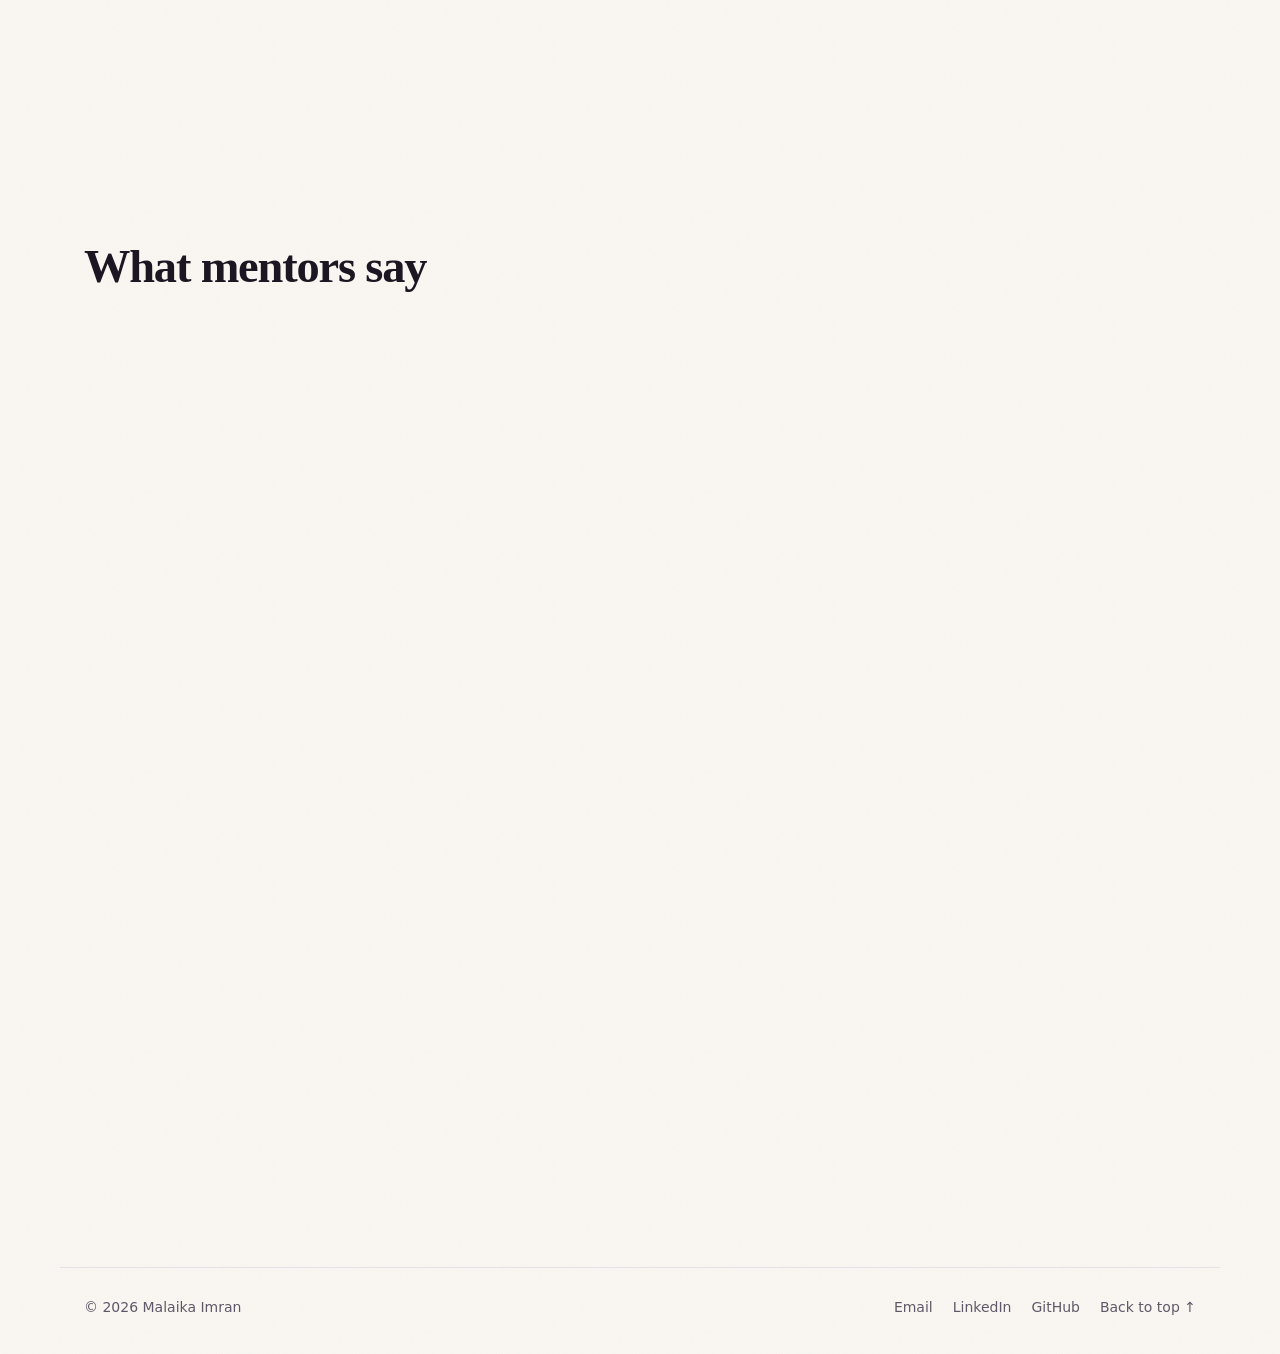
==== commit 41244d39: "Add Projects section: iris authentication system with demo video" ====
--- a/index.html
+++ b/index.html
@@ -79,6 +79,7 @@
       <nav class="nav-links" id="nav-links" aria-label="Main">
         <a href="#about">About</a>
         <a href="#experience">Experience</a>
+        <a href="#projects">Projects</a>
         <a href="#education">Education</a>
         <a href="#certifications">Certifications</a>
         <a href="#community">Community</a>
@@ -268,6 +269,54 @@
       </div>
     </section>
 
+    <!-- Projects -->
+    <section class="section" id="projects">
+      <div class="wrap">
+        <div class="section-head">
+          <p class="kicker">Projects</p>
+          <h2>Featured project</h2>
+        </div>
+        <article class="project reveal">
+          <div class="project-media">
+            <video controls preload="none" playsinline poster="assets/iris-demo-poster.jpg" width="1280" height="720" aria-label="Demo video of the Iris Authentication System">
+              <source src="assets/iris-demo.mp4" type="video/mp4">
+              <track kind="captions" src="assets/iris-demo.vtt" srclang="en" label="English">
+              <a href="assets/iris-demo.mp4">Download the demo video (MP4)</a>
+            </video>
+          </div>
+          <div class="project-body">
+            <div class="project-info">
+            <span class="tag">Final-year project · BS Software Engineering</span>
+            <h3>Iris Authentication System</h3>
+            <p class="project-sub">Automatic Solution for Security in Banking Based on Iris Detection</p>
+            <p>A custom convolutional neural network recognises a person from an image of their iris, trained on the CASIA-Iris-Thousand dataset (20,000 images, 2,000 classes). A Django web application uses the model to log users in with an iris image instead of a password, accepting a match only when the model's confidence is above 90%.</p>
+            <p class="project-team">With Ayesha Saeed · Supervised by Dr. Amjad Khan · Abasyn University Islamabad Campus</p>
+            </div>
+            <div class="project-side">
+            <ul class="project-stats" aria-label="Results reported in the thesis">
+              <li><strong>92%</strong><span>Test accuracy</span></li>
+              <li><strong>95.83%</strong><span>Validation accuracy</span></li>
+              <li><strong>0.0004</strong><span>Equal error rate</span></li>
+            </ul>
+            <div class="skills project-tech" aria-label="Technologies">
+              <span>Python</span><span>TensorFlow / Keras</span><span>OpenCV</span><span>Django</span><span>CNN</span>
+            </div>
+            <div class="project-actions">
+              <a class="btn btn-primary" href="https://github.com/malaika112/iris-authentication-system" target="_blank" rel="noopener">
+                <svg class="btn-icon" viewBox="0 0 24 24" aria-hidden="true"><path d="M12 .5C5.65.5.5 5.65.5 12a11.5 11.5 0 0 0 7.86 10.92c.58.1.79-.25.79-.56v-2c-3.2.7-3.87-1.37-3.87-1.37-.52-1.33-1.28-1.69-1.28-1.69-1.05-.72.08-.7.08-.7 1.16.08 1.77 1.19 1.77 1.19 1.03 1.77 2.7 1.26 3.36.96.1-.75.4-1.26.73-1.55-2.55-.29-5.24-1.28-5.24-5.69 0-1.26.45-2.29 1.19-3.1-.12-.29-.52-1.46.11-3.05 0 0 .97-.31 3.18 1.18a11 11 0 0 1 5.79 0c2.2-1.49 3.17-1.18 3.17-1.18.63 1.59.23 2.76.11 3.05.74.81 1.19 1.84 1.19 3.1 0 4.42-2.69 5.39-5.26 5.68.41.36.78 1.06.78 2.14v3.17c0 .31.21.67.8.56A11.5 11.5 0 0 0 23.5 12C23.5 5.65 18.35.5 12 .5z"/></svg>
+                View code on GitHub
+              </a>
+              <a class="btn btn-ghost" href="https://github.com/malaika112/iris-authentication-system/blob/main/docs/thesis.pdf" target="_blank" rel="noopener">
+                <svg class="btn-icon stroke" viewBox="0 0 24 24" aria-hidden="true"><path d="M14 3H7a2 2 0 0 0-2 2v14a2 2 0 0 0 2 2h10a2 2 0 0 0 2-2V8z"/><path d="M14 3v5h5M9 13h6M9 17h6"/></svg>
+                Read the thesis
+              </a>
+            </div>
+            </div>
+          </div>
+        </article>
+      </div>
+    </section>
+
     <!-- Education -->
     <section class="section" id="education">
       <div class="wrap">
--- a/styles.css
+++ b/styles.css
@@ -265,6 +265,25 @@
 .tag { display: inline-block; font-size: 11.5px; font-weight: 700; letter-spacing: .06em; text-transform: uppercase; color: var(--coral); background: var(--coral-soft); padding: 3px 10px; border-radius: 999px; margin-bottom: 10px; }
 .tag-work { color: var(--plum); background: var(--accent-soft); }
 
+/* Projects */
+.project {
+  overflow: hidden;
+  background: var(--surface); border: 1px solid var(--line); border-radius: 26px; box-shadow: var(--shadow);
+}
+.project-media { position: relative; background: #140e1c; }
+.project-media video { display: block; width: 100%; height: auto; aspect-ratio: 16 / 9; background: #140e1c; }
+.project-body { padding: 34px 40px 38px; display: grid; grid-template-columns: 1.25fr 1fr; gap: 24px 48px; align-items: start; }
+.project-info > p:not(.project-team):not(.project-sub) { color: var(--muted); }
+.project-body h3 { font-family: var(--serif); font-size: clamp(1.5rem, 2.4vw, 1.9rem); font-weight: 600; letter-spacing: -0.02em; }
+.project-sub { color: var(--plum); font-weight: 500; font-size: 15px; margin: 6px 0 14px; }
+.project-stats { list-style: none; padding: 0; margin: 0 0 18px; display: grid; grid-template-columns: repeat(3, 1fr); gap: 10px; }
+.project-stats li { background: var(--accent-soft); border-radius: 14px; padding: 12px 14px; }
+.project-stats strong { display: block; font-family: var(--serif); font-size: 1.35rem; color: var(--plum); line-height: 1.2; }
+.project-stats span { font-size: 12.5px; color: var(--muted); }
+.project-tech { margin-bottom: 14px; }
+.project-team { font-size: 14px; color: var(--plum); font-weight: 500; margin: 0; }
+.project-actions { display: flex; flex-wrap: wrap; gap: 10px; }
+
 /* Education */
 .edu-grid { display: grid; grid-template-columns: 1.6fr 1fr; gap: 20px; align-items: start; }
 .edu-card { padding: 30px; }
@@ -372,6 +391,7 @@
   .skill-groups { grid-template-columns: 1fr 1fr; }
   .edu-grid { grid-template-columns: 1fr; }
   .bands { grid-template-columns: 1fr 1fr; }
+  .project-body { grid-template-columns: 1fr; }
 }
 @media (max-width: 860px) {
   .menu-btn { display: grid; }
@@ -404,6 +424,11 @@
   .timeline li::before { left: 0; top: 4px; }
   .tl-date { text-align: left; padding: 0; }
   .edu-card, .quote, .ielts-card { padding: 22px; }
+  .project-body { padding: 24px 22px; }
+  .project-stats { gap: 8px; }
+  .project-stats li { padding: 10px; }
+  .project-stats strong { font-size: 1.1rem; }
+  .project-actions .btn { width: 100%; justify-content: center; }
   .ielts-head { flex-direction: column-reverse; align-items: flex-start; }
   .ielts-overall { width: 92px; height: 92px; }
   .ielts-overall strong { font-size: 2rem; }
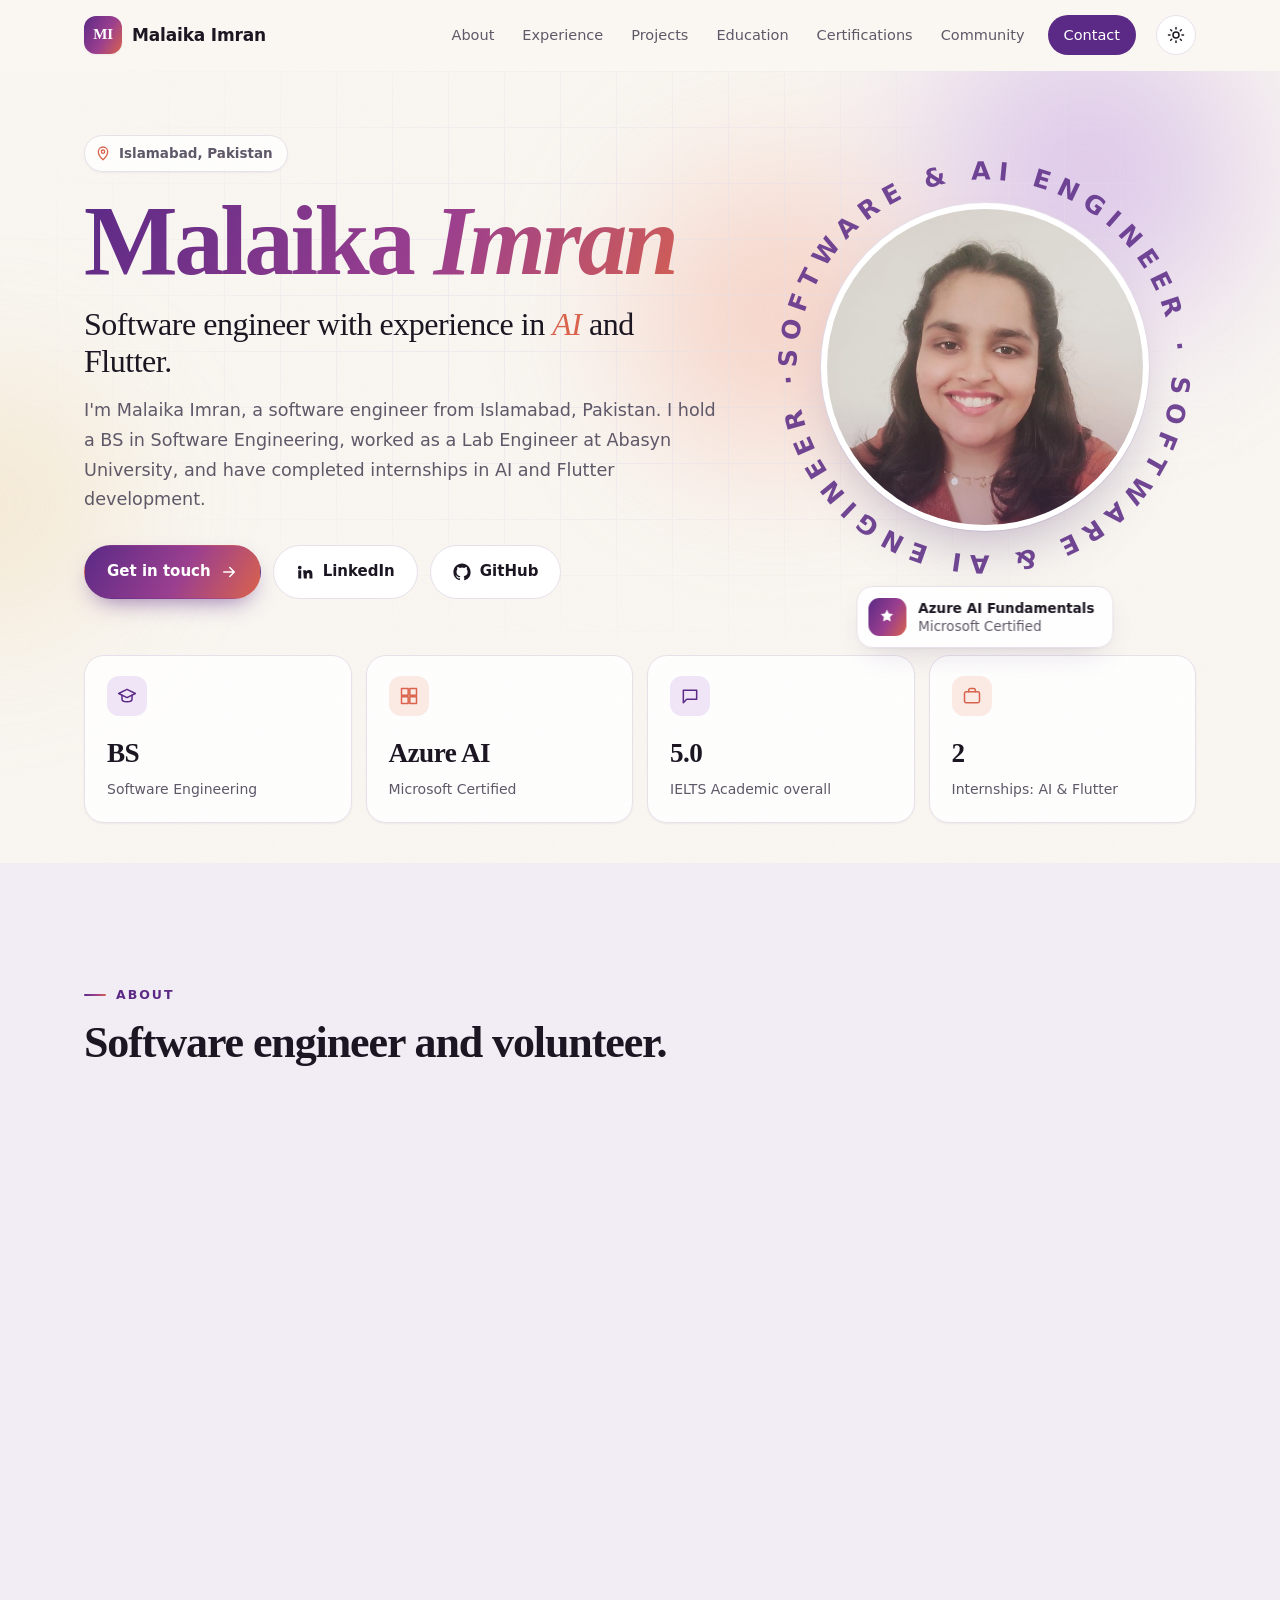
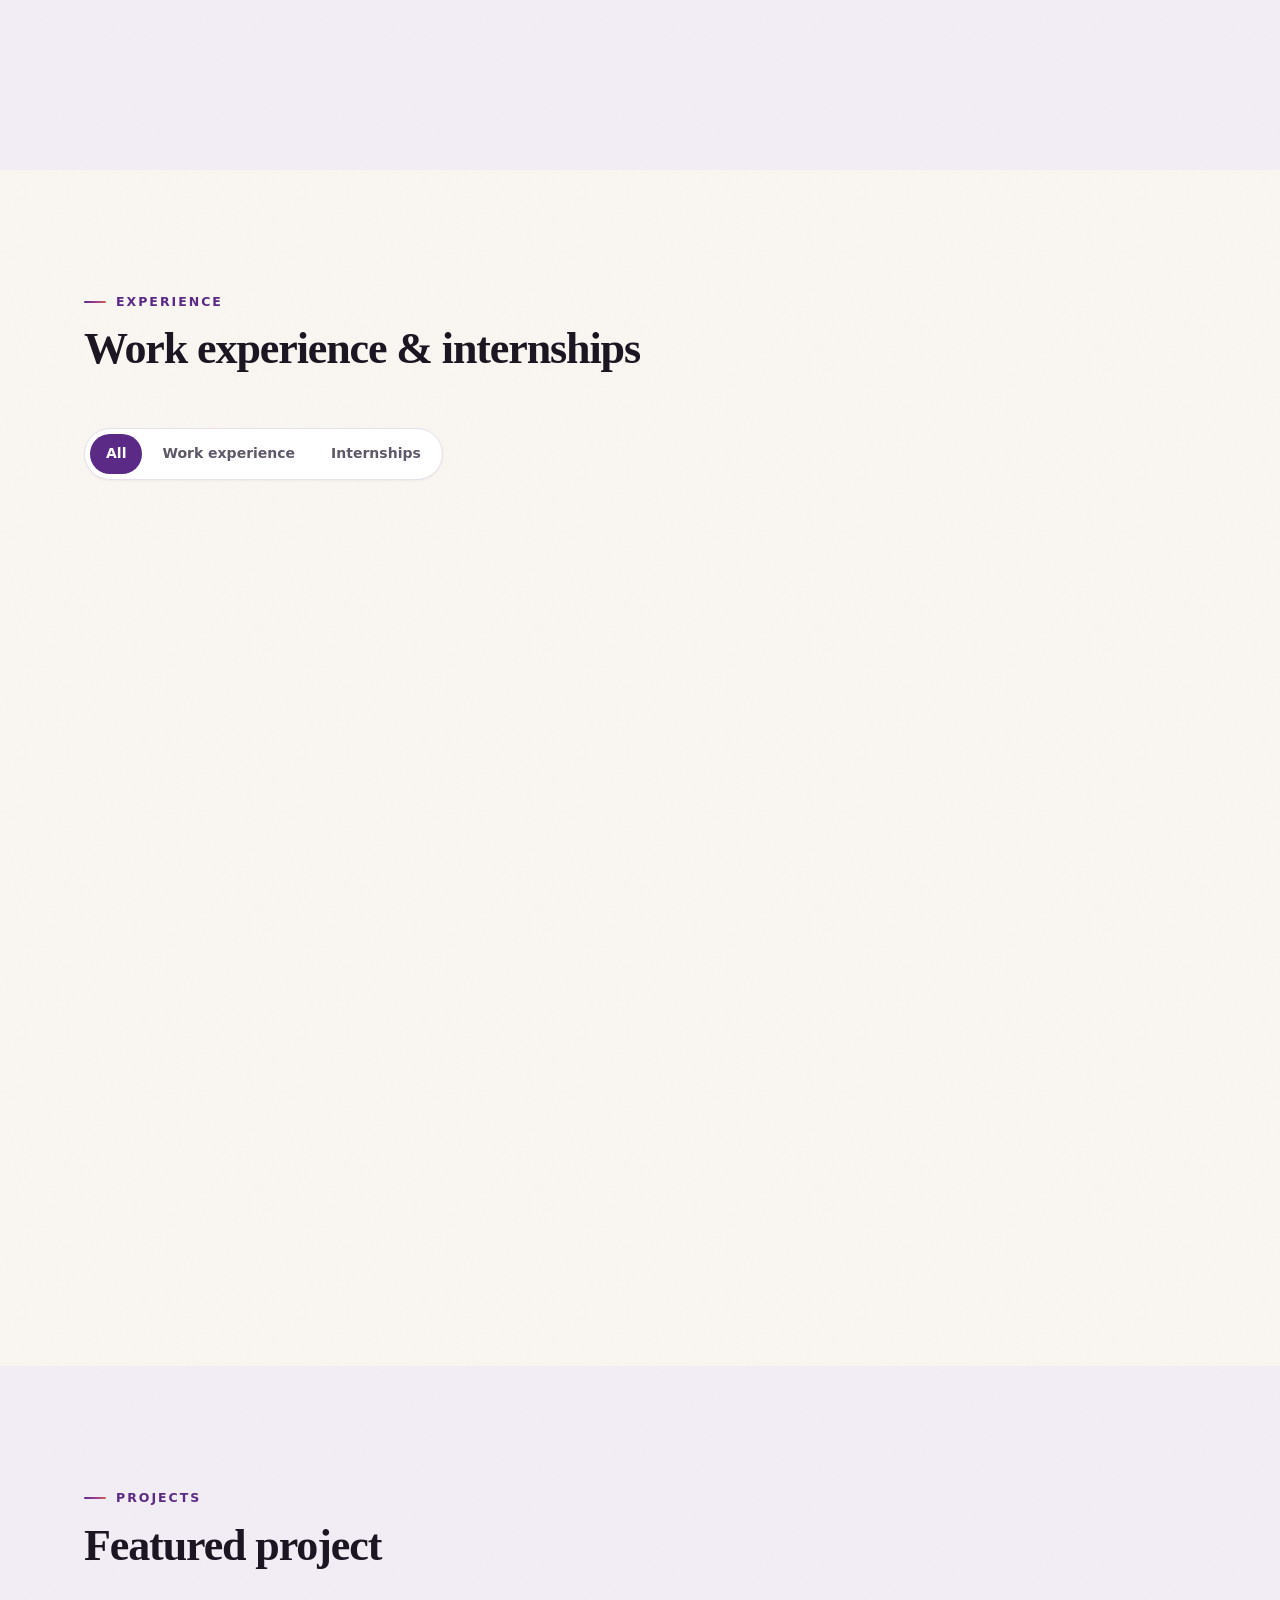
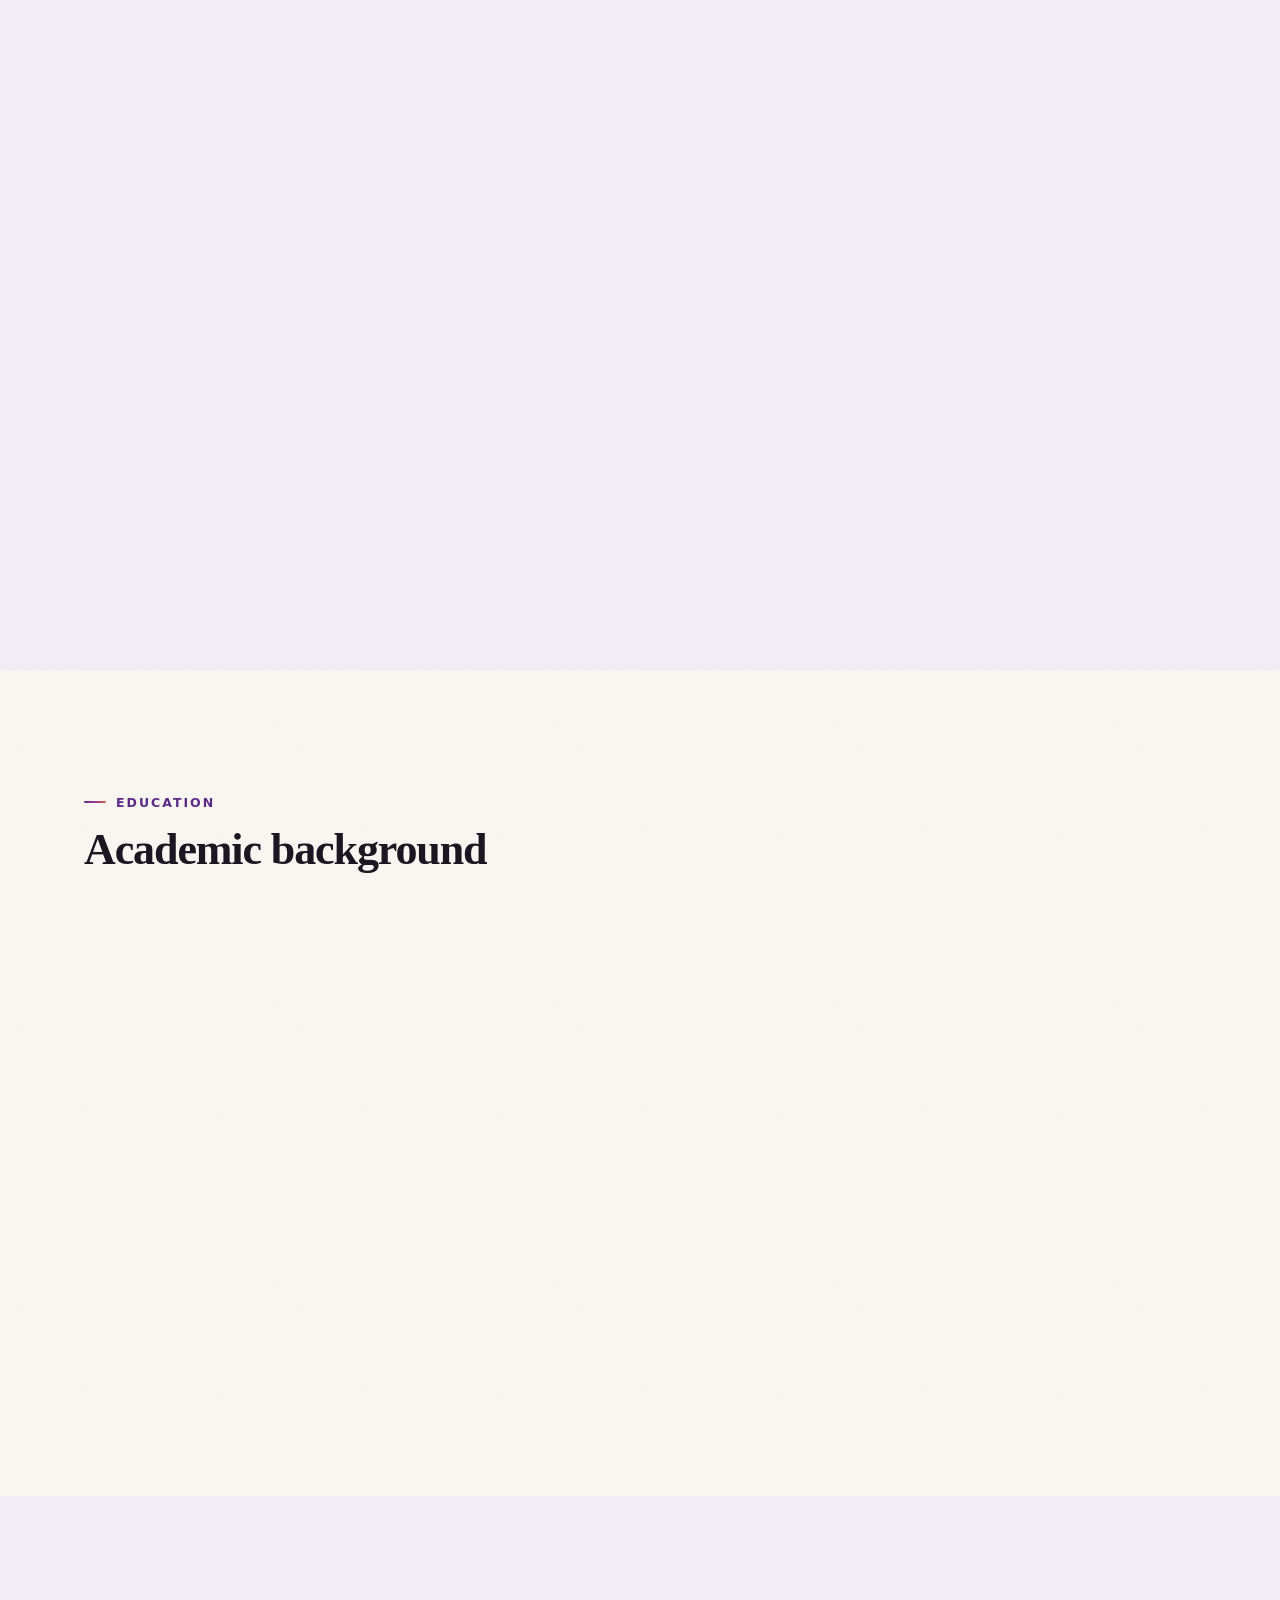
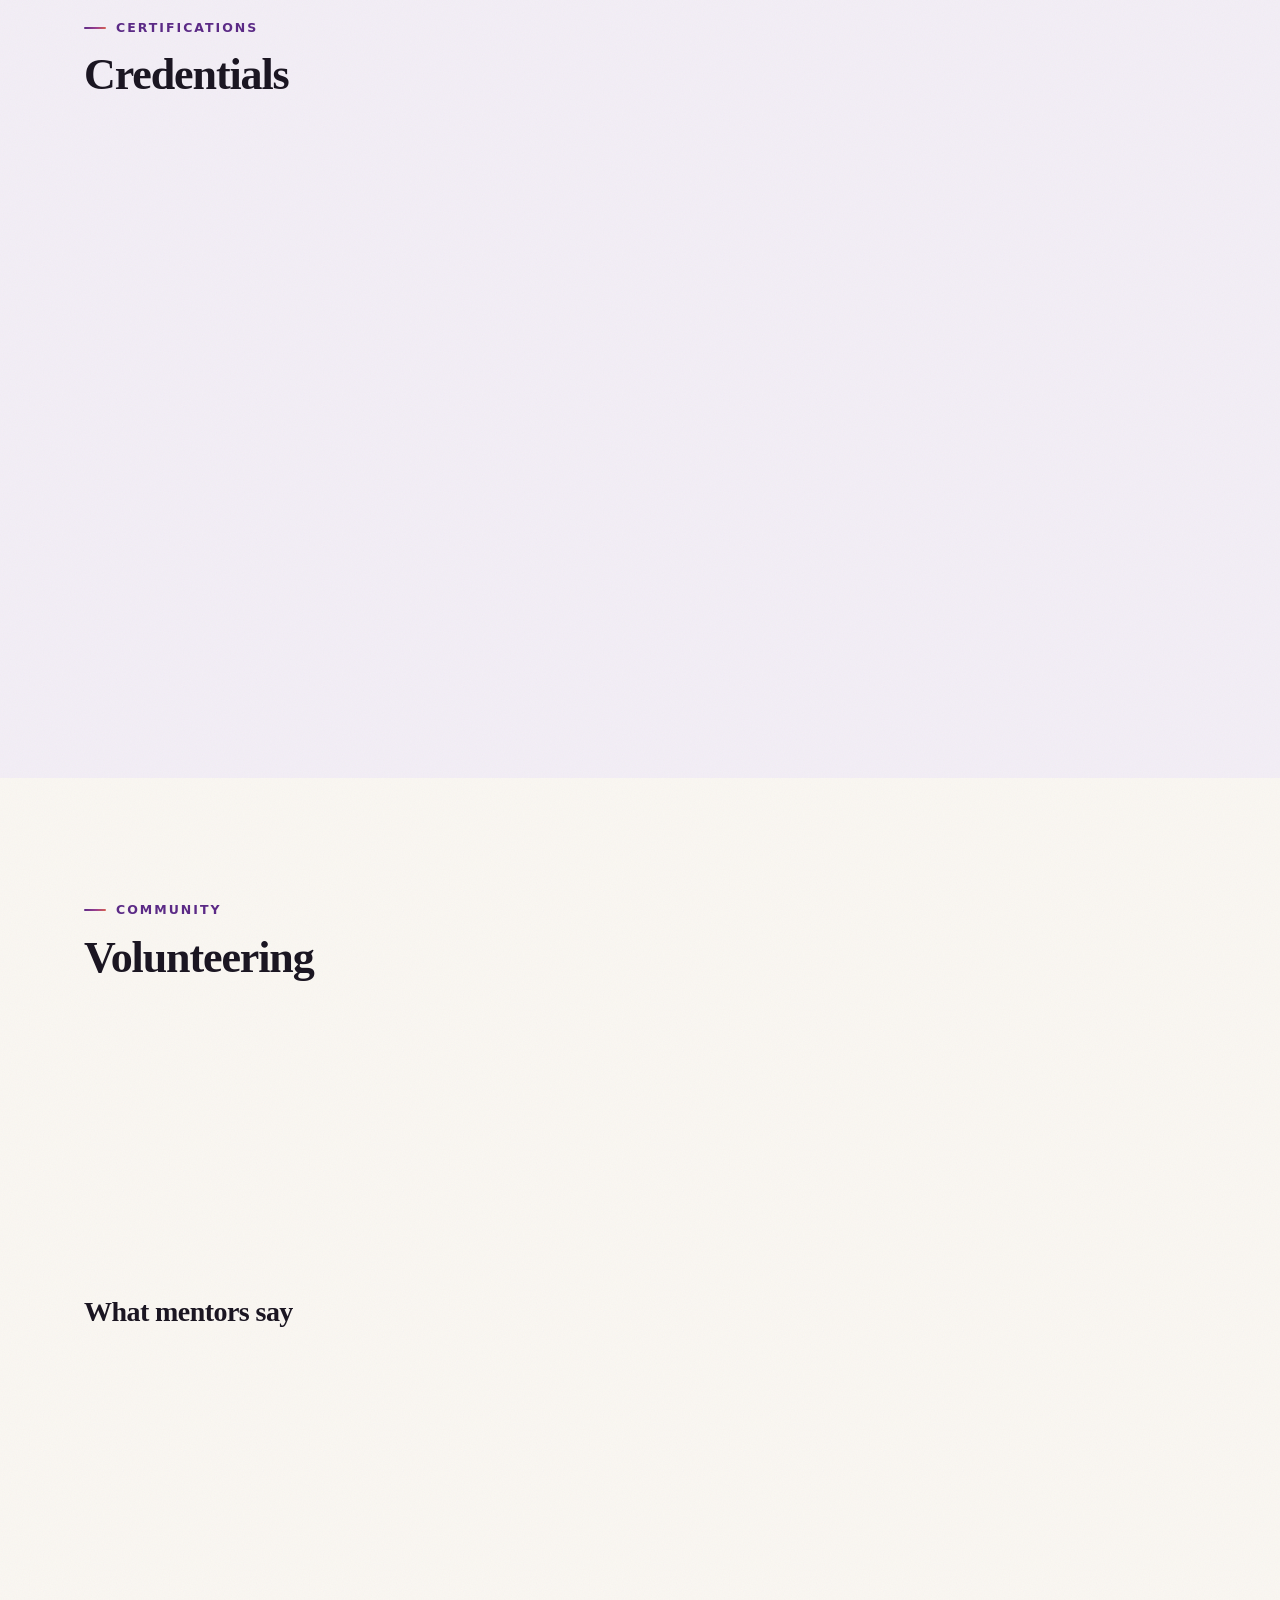
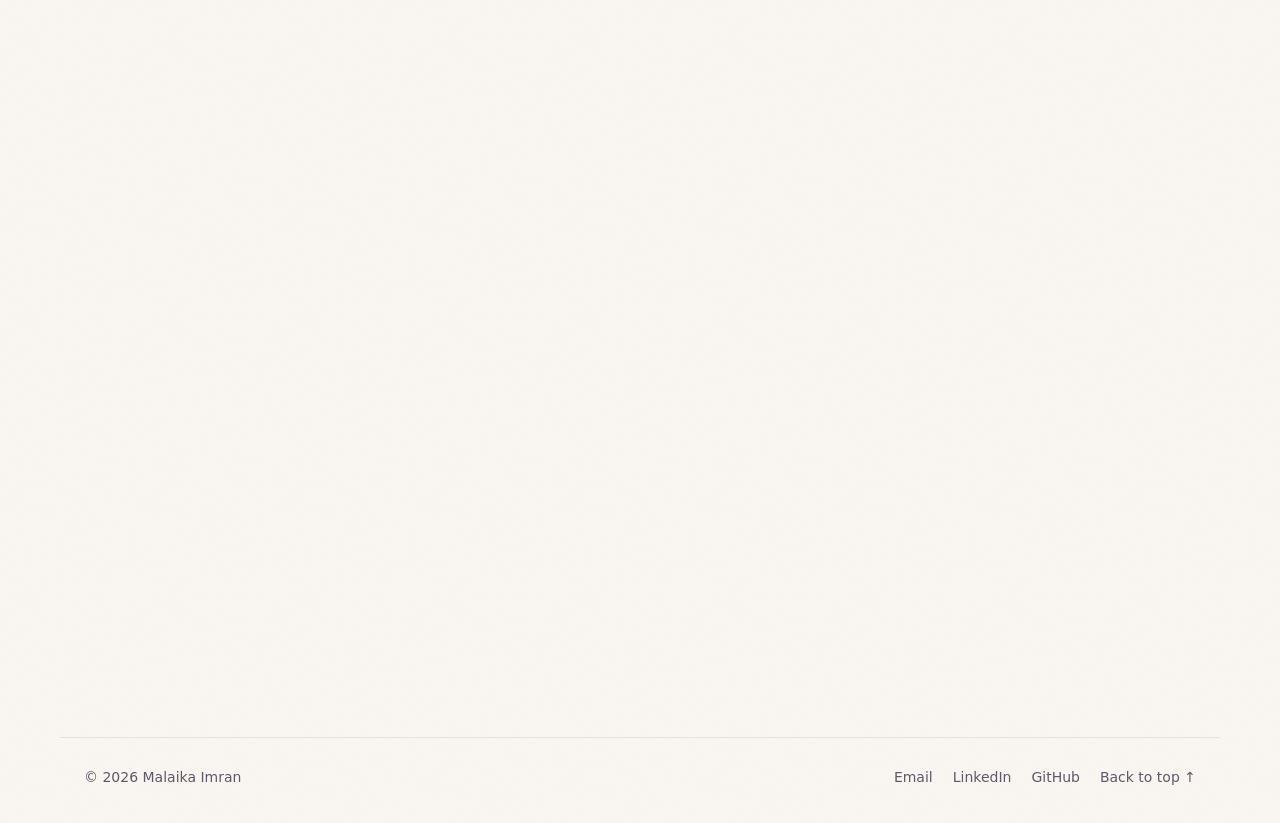
==== commit e2098fa1: "Reorganise layout, add section illustrations and animations, harden CSP, links and clickjacking defe" ====
--- a/index.html
+++ b/index.html
@@ -1,516 +1,617 @@
-<!doctype html>
-<html lang="en">
-<head>
-  <meta charset="utf-8">
-  <meta name="viewport" content="width=device-width, initial-scale=1, viewport-fit=cover">
-  <meta name="color-scheme" content="light dark">
-  <meta name="format-detection" content="telephone=no, date=no, address=no">
-  <meta name="apple-mobile-web-app-title" content="Malaika Imran">
-  <title>Malaika Imran — AI & Software Engineer</title>
-  <meta name="description" content="Malaika Imran is a software engineer from Islamabad, Pakistan. BS Software Engineering (Abasyn University), former Lab Engineer, Microsoft Certified: Azure AI Fundamentals, IELTS Academic 7.0.">
-  <meta http-equiv="Content-Security-Policy" content="default-src 'self'; script-src 'self' 'sha256-9reP/hXaohFoG+TYgZjEcHDUO9IO48p9ldcm9y4P6Zs='; style-src 'self' https://fonts.googleapis.com; font-src https://fonts.gstatic.com; img-src 'self' data:; connect-src 'self'; manifest-src 'self'; object-src 'none'; base-uri 'self'; form-action 'none'">
-  <meta name="referrer" content="strict-origin-when-cross-origin">
-  <meta name="author" content="Malaika Imran">
-  <meta name="robots" content="index, follow, max-image-preview:large">
-  <meta name="theme-color" content="#fbf9f7" media="(prefers-color-scheme: light)">
-  <meta name="theme-color" content="#141118" media="(prefers-color-scheme: dark)">
-  <link rel="canonical" href="https://malaikaimran.com/">
-
-  <meta property="og:type" content="profile">
-  <meta property="og:site_name" content="Malaika Imran">
-  <meta property="og:title" content="Malaika Imran — AI & Software Engineer">
-  <meta property="og:description" content="Software engineer from Islamabad, Pakistan. BS Software Engineering, Microsoft Certified: Azure AI Fundamentals, IELTS Academic 7.0.">
-  <meta property="og:url" content="https://malaikaimran.com/">
-  <meta property="og:image" content="https://malaikaimran.com/assets/og-image.jpg">
-  <meta property="og:image:width" content="1200">
-  <meta property="og:image:height" content="630">
-  <meta property="og:image:alt" content="Malaika Imran, AI & Software Engineer">
-  <meta property="og:locale" content="en_GB">
-  <meta property="profile:first_name" content="Malaika">
-  <meta property="profile:last_name" content="Imran">
-  <meta name="twitter:card" content="summary_large_image">
-  <meta name="twitter:title" content="Malaika Imran — AI & Software Engineer">
-  <meta name="twitter:description" content="Software engineer from Islamabad, Pakistan. BS Software Engineering, Microsoft Certified: Azure AI Fundamentals, IELTS Academic 7.0.">
-  <meta name="twitter:image" content="https://malaikaimran.com/assets/og-image.jpg">
-
-  <link rel="icon" href="favicon.svg" type="image/svg+xml">
-  <link rel="icon" href="icon-192.png" type="image/png" sizes="192x192">
-  <link rel="apple-touch-icon" href="apple-touch-icon.png">
-  <link rel="manifest" href="site.webmanifest">
-
-  <link rel="preconnect" href="https://fonts.googleapis.com">
-  <link rel="preconnect" href="https://fonts.gstatic.com" crossorigin>
-  <link rel="preload" as="image" href="assets/malaika-imran-600.jpg" imagesrcset="assets/malaika-imran-600.jpg 600w, assets/malaika-imran-900.jpg 900w, assets/malaika-imran.jpg 1200w" imagesizes="(max-width: 640px) 260px, (max-width: 960px) 340px, 400px" fetchpriority="high">
-  <link href="https://fonts.googleapis.com/css2?family=Fraunces:opsz,wght@9..144,500;9..144,600&family=Inter:wght@400;500;600&display=swap" rel="stylesheet">
-  <link rel="stylesheet" href="styles.css">
-  <script>document.documentElement.classList.add('js');try{var t=localStorage.getItem('theme');if(t)document.documentElement.setAttribute('data-theme',t);}catch(e){}</script>
-
-  <script type="application/ld+json">
-  {
-    "@context": "https://schema.org",
-    "@type": "Person",
-    "name": "Malaika Imran",
-    "url": "https://malaikaimran.com/",
-    "image": "https://malaikaimran.com/assets/malaika-imran.jpg",
-    "jobTitle": "Software Engineer",
-    "email": "mailto:malaikaimran4798@gmail.com",
-    "address": { "@type": "PostalAddress", "addressLocality": "Islamabad", "addressCountry": "PK" },
-    "sameAs": ["https://www.linkedin.com/in/malaika-imran-39a955218/", "https://github.com/malaika112"],
-    "alumniOf": { "@type": "CollegeOrUniversity", "name": "Abasyn University" },
-    "hasCredential": [
-      { "@type": "EducationalOccupationalCredential", "name": "Bachelor of Science in Software Engineering", "credentialCategory": "degree", "recognizedBy": { "@type": "CollegeOrUniversity", "name": "Abasyn University" } },
-      { "@type": "EducationalOccupationalCredential", "name": "Microsoft Certified: Azure AI Fundamentals", "credentialCategory": "certification", "recognizedBy": { "@type": "Organization", "name": "Microsoft" } }
-    ],
-    "knowsLanguage": ["English", "Urdu"],
-    "knowsAbout": ["Artificial Intelligence", "Machine Learning", "Azure AI", "Python", "scikit-learn", "TensorFlow", "Keras", "Flutter", "Mobile App Development", "Web Engineering", "Software Testing"]
-  }
-  </script>
-</head>
-<body>
-  <a class="skip" href="#main">Skip to content</a>
-  <div class="progress" id="progress" aria-hidden="true"></div>
-
-  <header class="nav" id="top">
-    <div class="wrap nav-inner">
-      <a class="brand" href="#top" aria-label="Malaika Imran, home">
-        <span class="brand-mark">MI</span>
-        <span class="brand-name">Malaika Imran</span>
-      </a>
-      <nav class="nav-links" id="nav-links" aria-label="Main">
-        <a href="#about">About</a>
-        <a href="#experience">Experience</a>
-        <a href="#projects">Projects</a>
-        <a href="#education">Education</a>
-        <a href="#certifications">Certifications</a>
-        <a href="#community">Community</a>
-        <a href="#contact" class="nav-cta">Contact</a>
-      </nav>
-      <div class="nav-tools">
-        <button class="icon-btn" id="theme-toggle" type="button" aria-label="Switch colour theme">
-          <svg class="i-sun" viewBox="0 0 24 24" aria-hidden="true"><circle cx="12" cy="12" r="4"/><path d="M12 2v2M12 20v2M4.9 4.9l1.4 1.4M17.7 17.7l1.4 1.4M2 12h2M20 12h2M4.9 19.1l1.4-1.4M17.7 6.3l1.4-1.4"/></svg>
-          <svg class="i-moon" viewBox="0 0 24 24" aria-hidden="true"><path d="M21 12.8A9 9 0 1 1 11.2 3a7 7 0 0 0 9.8 9.8z"/></svg>
-        </button>
-        <button class="icon-btn menu-btn" id="menu-toggle" type="button" aria-label="Open menu" aria-expanded="false" aria-controls="nav-links">
-          <svg viewBox="0 0 24 24" aria-hidden="true"><path d="M4 7h16M4 12h16M4 17h16"/></svg>
-        </button>
-      </div>
-    </div>
-  </header>
-
-  <main id="main">
-    <!-- Hero -->
-    <section class="hero">
-      <div class="aurora" aria-hidden="true"><span></span><span></span><span></span></div>
-      <div class="grid-lines" aria-hidden="true"></div>
-      <div class="wrap hero-grid">
-        <div class="hero-copy">
-          <p class="eyebrow">
-            <svg viewBox="0 0 24 24" aria-hidden="true"><path d="M12 22s7-6.2 7-12a7 7 0 0 0-14 0c0 5.8 7 12 7 12z"/><circle cx="12" cy="10" r="2.5"/></svg>
-            Islamabad, Pakistan
-          </p>
-          <p class="hero-name" aria-hidden="true">Malaika <span>Imran</span></p>
-          <h1>Software engineer with experience in <em>AI</em> and Flutter.</h1>
-          <p class="lead">I'm Malaika Imran, a software engineer from Islamabad, Pakistan. I hold a BS in Software Engineering, worked as a Lab Engineer at Abasyn University, and have completed internships in AI and Flutter development.</p>
-          <div class="hero-actions">
-            <a class="btn btn-primary" href="#contact">
-              Get in touch
-              <svg class="btn-icon stroke" viewBox="0 0 24 24" aria-hidden="true"><path d="M5 12h14M13 6l6 6-6 6"/></svg>
-            </a>
-            <a class="btn btn-ghost" href="https://www.linkedin.com/in/malaika-imran-39a955218/" target="_blank" rel="noopener">
-              <svg class="btn-icon" viewBox="0 0 24 24" aria-hidden="true"><path d="M4.98 3.5a2.5 2.5 0 1 1 0 5 2.5 2.5 0 0 1 0-5zM3 9.75h4v11H3zM9.5 9.75h3.8v1.5h.05c.53-1 1.83-2.05 3.77-2.05 4.03 0 4.78 2.65 4.78 6.1v5.45h-4v-4.83c0-1.15-.02-2.64-1.6-2.64-1.61 0-1.86 1.26-1.86 2.56v4.91h-4z"/></svg>
-              LinkedIn
-            </a>
-            <a class="btn btn-ghost" href="https://github.com/malaika112" target="_blank" rel="noopener">
-              <svg class="btn-icon" viewBox="0 0 24 24" aria-hidden="true"><path d="M12 .5C5.65.5.5 5.65.5 12a11.5 11.5 0 0 0 7.86 10.92c.58.1.79-.25.79-.56v-2c-3.2.7-3.87-1.37-3.87-1.37-.52-1.33-1.28-1.69-1.28-1.69-1.05-.72.08-.7.08-.7 1.16.08 1.77 1.19 1.77 1.19 1.03 1.77 2.7 1.26 3.36.96.1-.75.4-1.26.73-1.55-2.55-.29-5.24-1.28-5.24-5.69 0-1.26.45-2.29 1.19-3.1-.12-.29-.52-1.46.11-3.05 0 0 .97-.31 3.18 1.18a11 11 0 0 1 5.79 0c2.2-1.49 3.17-1.18 3.17-1.18.63 1.59.23 2.76.11 3.05.74.81 1.19 1.84 1.19 3.1 0 4.42-2.69 5.39-5.26 5.68.41.36.78 1.06.78 2.14v3.17c0 .31.21.67.8.56A11.5 11.5 0 0 0 23.5 12C23.5 5.65 18.35.5 12 .5z"/></svg>
-              GitHub
-            </a>
-          </div>
-        </div>
-
-        <div class="hero-photo">
-          <svg class="ring" viewBox="0 0 200 200" aria-hidden="true">
-            <defs><path id="ring-path" d="M100,100 m-86,0 a86,86 0 1,1 172,0 a86,86 0 1,1 -172,0"/></defs>
-            <text><textPath href="#ring-path" textLength="536" lengthAdjust="spacing">SOFTWARE &amp; AI ENGINEER · SOFTWARE &amp; AI ENGINEER · </textPath></text>
-          </svg>
-          <div class="photo-frame">
-            <img src="assets/malaika-imran-600.jpg" srcset="assets/malaika-imran-600.jpg 600w, assets/malaika-imran-900.jpg 900w, assets/malaika-imran.jpg 1200w" sizes="(max-width: 640px) 260px, (max-width: 960px) 340px, 400px" alt="Portrait of Malaika Imran" width="1200" height="1600" fetchpriority="high" decoding="async">
-          </div>
-          <div class="photo-badge">
-            <span class="badge-icon" aria-hidden="true">
-              <svg viewBox="0 0 24 24"><path d="M12 2l2.4 4.9 5.4.8-3.9 3.8.9 5.4L12 14.4 7.2 16.9l.9-5.4L4.2 7.7l5.4-.8z"/></svg>
-            </span>
-            <span><strong>Azure AI Fundamentals</strong><br>Microsoft Certified</span>
-          </div>
-        </div>
-      </div>
-
-      <div class="wrap">
-        <ul class="bento" aria-label="Highlights">
-          <li class="reveal">
-            <span class="bento-icon" aria-hidden="true"><svg viewBox="0 0 24 24"><path d="M2 9l10-5 10 5-10 5z"/><path d="M6 11v5c0 1.7 2.7 3 6 3s6-1.3 6-3v-5"/></svg></span>
-            <strong>BS</strong><span>Software Engineering</span>
-          </li>
-          <li class="reveal">
-            <span class="bento-icon" aria-hidden="true"><svg viewBox="0 0 24 24"><rect x="3" y="3" width="8" height="8"/><rect x="13" y="3" width="8" height="8"/><rect x="3" y="13" width="8" height="8"/><rect x="13" y="13" width="8" height="8"/></svg></span>
-            <strong>Azure AI</strong><span>Microsoft Certified</span>
-          </li>
-          <li class="reveal">
-            <span class="bento-icon" aria-hidden="true"><svg viewBox="0 0 24 24"><path d="M4 5h16v11H8l-4 4z"/></svg></span>
-            <strong>7.0</strong><span>IELTS Academic overall</span>
-          </li>
-          <li class="reveal">
-            <span class="bento-icon" aria-hidden="true"><svg viewBox="0 0 24 24"><rect x="3" y="7" width="18" height="13" rx="2"/><path d="M8 7V5a2 2 0 0 1 2-2h4a2 2 0 0 1 2 2v2"/></svg></span>
-            <strong>3</strong><span>Internships: AI &amp; Flutter</span>
-          </li>
-        </ul>
-      </div>
-    </section>
-
-    <!-- About -->
-    <section class="section" id="about">
-      <div class="wrap about-grid">
-        <div class="section-head">
-          <p class="kicker">About</p>
-          <h2>Software engineer and volunteer.</h2>
-        </div>
-        <div class="about-body reveal">
-          <p>I studied for a four-year Bachelor of Science in Software Engineering at Abasyn University, Islamabad Campus, from 2020 and was awarded the degree in June 2024.</p>
-          <p>From September 2025 to May 2026 I worked as a Lab Engineer in the Computing Department at Abasyn University Islamabad. Alongside my studies and work I've completed three internships: Flutter development at Status 200 (2023), AI engineering at Virtual Soft Technologies (2025), and a four-week AI internship at YoungDev Interns.</p>
-          <p>I'm Microsoft Certified in Azure AI Fundamentals and scored 7.0 overall in IELTS Academic. I also completed NAVTTC's three-month AI &amp; Machine Learning course at Air University (September to November 2025), and from 2022 to 2024 I volunteered with Karwan-e-Pakistan Trust, including efforts for women's empowerment.</p>
-        </div>
-      </div>
-      <div class="wrap">
-        <div class="skill-groups" aria-label="Skills">
-          <div class="skill-group reveal">
-            <h3><span class="dot dot-1" aria-hidden="true"></span>AI &amp; Data</h3>
-            <div class="skills">
-              <span>Artificial Intelligence</span>
-              <span>Machine Learning</span>
-              <span>Azure AI</span>
-              <span>Python</span>
-              <span>scikit-learn</span>
-              <span>TensorFlow &amp; Keras</span>
-            </div>
-          </div>
-          <div class="skill-group reveal">
-            <h3><span class="dot dot-2" aria-hidden="true"></span>Mobile &amp; Design</h3>
-            <div class="skills">
-              <span>Flutter</span>
-              <span>Mobile App Development</span>
-              <span>Figma</span>
-              <span>Video Editing</span>
-            </div>
-          </div>
-          <div class="skill-group reveal">
-            <h3><span class="dot dot-3" aria-hidden="true"></span>Software Engineering</h3>
-            <div class="skills">
-              <span>Web Engineering</span>
-              <span>Data Structures &amp; Algorithms</span>
-              <span>Database Systems</span>
-              <span>Software Testing &amp; QA</span>
-              <span>Requirements Engineering</span>
-            </div>
-          </div>
-        </div>
-      </div>
-    </section>
-
-    <!-- Experience -->
-    <section class="section section-alt" id="experience">
-      <div class="wrap">
-        <div class="section-head row">
-          <div>
-            <p class="kicker">Experience</p>
-            <h2>Work experience &amp; internships</h2>
-          </div>
-          <div class="filters" role="group" aria-label="Filter experience">
-            <button type="button" class="filter is-active" data-filter="all" aria-pressed="true">All</button>
-            <button type="button" class="filter" data-filter="work" aria-pressed="false">Work experience</button>
-            <button type="button" class="filter" data-filter="internship" aria-pressed="false">Internships</button>
-          </div>
-        </div>
-        <ol class="timeline" id="timeline">
-          <li class="reveal" data-type="work">
-            <div class="tl-date">Sep 2025 – May 2026</div>
-            <div class="tl-card">
-              <span class="tag tag-work">Employment</span>
-              <h3>Lab Engineer</h3>
-              <p class="tl-org">Computing Department · Abasyn University, Islamabad Campus</p>
-            </div>
-          </li>
-          <li class="reveal" data-type="internship">
-            <div class="tl-date">3 – 16 Nov 2025</div>
-            <div class="tl-card">
-              <span class="tag">Internship</span>
-              <h3>AI Engineer</h3>
-              <p class="tl-org">Technology Division · Virtual Soft Technologies, Islamabad</p>
-              <p>Worked on AI-based projects in the Technology Division.</p>
-            </div>
-          </li>
-          <li class="reveal" data-type="internship">
-            <div class="tl-date">4-week summer internship</div>
-            <div class="tl-card">
-              <span class="tag">Internship</span>
-              <h3>AI Intern</h3>
-              <p class="tl-org">YoungDev Interns</p>
-              <p>Completed a four-week summer internship as an AI Intern.</p>
-            </div>
-          </li>
-          <li class="reveal" data-type="internship">
-            <div class="tl-date">7 Jun – 30 Aug 2023</div>
-            <div class="tl-card">
-              <span class="tag">Internship</span>
-              <h3>Flutter Developer</h3>
-              <p class="tl-org">IT Department · Status 200 Pvt. Ltd., Lahore</p>
-              <p>Worked as a Flutter Developer in the IT department.</p>
-            </div>
-          </li>
-        </ol>
-      </div>
-    </section>
-
-    <!-- Projects -->
-    <section class="section" id="projects">
-      <div class="wrap">
-        <div class="section-head">
-          <p class="kicker">Projects</p>
-          <h2>Featured project</h2>
-        </div>
-        <article class="project reveal">
-          <div class="project-media">
-            <video controls preload="none" playsinline poster="assets/iris-demo-poster.jpg" width="1280" height="720" aria-label="Demo video of the Iris Authentication System">
-              <source src="assets/iris-demo.mp4" type="video/mp4">
-              <track kind="captions" src="assets/iris-demo.vtt" srclang="en" label="English">
-              <a href="assets/iris-demo.mp4">Download the demo video (MP4)</a>
-            </video>
-          </div>
-          <div class="project-body">
-            <div class="project-info">
-            <span class="tag">Final-year project · BS Software Engineering</span>
-            <h3>Iris Authentication System</h3>
-            <p class="project-sub">Automatic Solution for Security in Banking Based on Iris Detection</p>
-            <p>A custom convolutional neural network recognises a person from an image of their iris, trained on the CASIA-Iris-Thousand dataset (20,000 images, 2,000 classes). A Django web application uses the model to log users in with an iris image instead of a password, accepting a match only when the model's confidence is above 90%.</p>
-            <p class="project-team">With Ayesha Saeed · Supervised by Dr. Amjad Khan · Abasyn University Islamabad Campus</p>
-            </div>
-            <div class="project-side">
-            <ul class="project-stats" aria-label="Results reported in the thesis">
-              <li><strong>92%</strong><span>Test accuracy</span></li>
-              <li><strong>95.83%</strong><span>Validation accuracy</span></li>
-              <li><strong>0.0004</strong><span>Equal error rate</span></li>
-            </ul>
-            <div class="skills project-tech" aria-label="Technologies">
-              <span>Python</span><span>TensorFlow / Keras</span><span>OpenCV</span><span>Django</span><span>CNN</span>
-            </div>
-            <div class="project-actions">
-              <a class="btn btn-primary" href="https://github.com/malaika112/iris-authentication-system" target="_blank" rel="noopener">
-                <svg class="btn-icon" viewBox="0 0 24 24" aria-hidden="true"><path d="M12 .5C5.65.5.5 5.65.5 12a11.5 11.5 0 0 0 7.86 10.92c.58.1.79-.25.79-.56v-2c-3.2.7-3.87-1.37-3.87-1.37-.52-1.33-1.28-1.69-1.28-1.69-1.05-.72.08-.7.08-.7 1.16.08 1.77 1.19 1.77 1.19 1.03 1.77 2.7 1.26 3.36.96.1-.75.4-1.26.73-1.55-2.55-.29-5.24-1.28-5.24-5.69 0-1.26.45-2.29 1.19-3.1-.12-.29-.52-1.46.11-3.05 0 0 .97-.31 3.18 1.18a11 11 0 0 1 5.79 0c2.2-1.49 3.17-1.18 3.17-1.18.63 1.59.23 2.76.11 3.05.74.81 1.19 1.84 1.19 3.1 0 4.42-2.69 5.39-5.26 5.68.41.36.78 1.06.78 2.14v3.17c0 .31.21.67.8.56A11.5 11.5 0 0 0 23.5 12C23.5 5.65 18.35.5 12 .5z"/></svg>
-                View code on GitHub
-              </a>
-              <a class="btn btn-ghost" href="https://github.com/malaika112/iris-authentication-system/blob/main/docs/thesis.pdf" target="_blank" rel="noopener">
-                <svg class="btn-icon stroke" viewBox="0 0 24 24" aria-hidden="true"><path d="M14 3H7a2 2 0 0 0-2 2v14a2 2 0 0 0 2 2h10a2 2 0 0 0 2-2V8z"/><path d="M14 3v5h5M9 13h6M9 17h6"/></svg>
-                Read the thesis
-              </a>
-            </div>
-            </div>
-          </div>
-        </article>
-      </div>
-    </section>
-
-    <!-- Education -->
-    <section class="section" id="education">
-      <div class="wrap">
-        <div class="section-head">
-          <p class="kicker">Education</p>
-          <h2>Academic background</h2>
-        </div>
-        <div class="edu-grid">
-          <div class="edu-card edu-main reveal">
-            <div class="edu-head">
-              <div class="edu-icon" aria-hidden="true">
-                <svg viewBox="0 0 24 24"><path d="M2 9l10-5 10 5-10 5z"/><path d="M6 11v5c0 1.7 2.7 3 6 3s6-1.3 6-3v-5"/></svg>
-              </div>
-              <div>
-                <h3>Bachelor of Science in Software Engineering (4 years)</h3>
-                <p class="tl-org">Abasyn University · Islamabad Campus · Fall 2020 – Spring 2024</p>
-              </div>
-            </div>
-            <p>Degree awarded on 28 June 2024 after completing 132 credit hours. Senior Design Project (two semesters) graded A in both parts; industrial training internship graded A.</p>
-            <div class="coursework">
-              <p class="coursework-label">Selected coursework</p>
-              <ul>
-                <li>Data Structures &amp; Algorithms</li>
-                <li>Analysis of Algorithms</li>
-                <li>Fuzzy Logic</li>
-                <li>Web Engineering</li>
-                <li>Mobile Application Development</li>
-                <li>Human-Computer Interaction</li>
-                <li>Database Management Systems</li>
-                <li>Software Design &amp; Architecture</li>
-                <li>Software Testing</li>
-                <li>Information Security</li>
-                <li>Simulation &amp; Modelling</li>
-                <li>Software Project Management</li>
-              </ul>
-            </div>
-          </div>
-          <div class="edu-card edu-side reveal">
-            <div class="edu-head">
-              <div class="edu-icon" aria-hidden="true">
-                <svg viewBox="0 0 24 24"><path d="M12 3l9 4.5-9 4.5-9-4.5z"/><path d="M7 10v5l5 2.5 5-2.5v-5"/></svg>
-              </div>
-              <div>
-                <h3>NAVTTC Summer of Code B-II: Artificial Intelligence &amp; Machine Learning</h3>
-                <p class="tl-org">Air University · Sep – Nov 2025</p>
-              </div>
-            </div>
-            <p>Completed the three-month AI &amp; Machine Learning course.</p>
-          </div>
-        </div>
-      </div>
-    </section>
-
-    <!-- Certifications -->
-    <section class="section section-alt" id="certifications">
-      <div class="wrap">
-        <div class="section-head">
-          <p class="kicker">Certifications</p>
-          <h2>Credentials</h2>
-        </div>
-
-        <article class="ielts-card reveal">
-          <div class="ielts-head">
-            <div>
-              <span class="card-date">Test date: 10 Nov 2026</span>
-              <h3>IELTS Academic for UKVI</h3>
-              <p class="tl-org">British Council · IDP · Cambridge English</p>
-            </div>
-            <div class="ielts-overall">
-              <strong>7.0</strong>
-              <span>Overall band</span>
-            </div>
-          </div>
-          <ul class="bands" aria-label="IELTS band scores">
-            <li><span class="gauge g-80" aria-hidden="true"></span><span class="band-label">Listening</span><strong>8.0</strong><span class="band-cefr">CEFR C1</span></li>
-            <li><span class="gauge g-60" aria-hidden="true"></span><span class="band-label">Reading</span><strong>6.0</strong><span class="band-cefr">CEFR B2</span></li>
-            <li><span class="gauge g-60" aria-hidden="true"></span><span class="band-label">Writing</span><strong>6.0</strong><span class="band-cefr">CEFR B2</span></li>
-            <li><span class="gauge g-70" aria-hidden="true"></span><span class="band-label">Speaking</span><strong>7.0</strong><span class="band-cefr">CEFR C1</span></li>
-          </ul>
-        </article>
-
-        <div class="cards cards-2">
-          <article class="card reveal">
-            <div class="card-top">
-              <span class="card-icon" aria-hidden="true"><svg viewBox="0 0 24 24"><rect x="3" y="3" width="8" height="8"/><rect x="13" y="3" width="8" height="8"/><rect x="3" y="13" width="8" height="8"/><rect x="13" y="13" width="8" height="8"/></svg></span>
-              <span class="card-date">21 Apr 2026</span>
-            </div>
-            <h3>Microsoft Certified: Azure AI Fundamentals</h3>
-            <p>Microsoft · Earned 21 April 2026 · Verifiable online.</p>
-          </article>
-          <article class="card reveal">
-            <div class="card-top">
-              <span class="card-icon" aria-hidden="true"><svg viewBox="0 0 24 24"><rect x="3" y="6" width="13" height="12" rx="2"/><path d="M16 10l5-3v10l-5-3z"/></svg></span>
-            </div>
-            <h3>Digital Skills Training: Video Editing</h3>
-            <p>Learning With Earning · Plan9 · One-month course in video editing.</p>
-          </article>
-        </div>
-      </div>
-    </section>
-
-    <!-- Community + testimonials -->
-    <section class="section" id="community">
-      <div class="wrap">
-        <div class="section-head">
-          <p class="kicker">Community</p>
-          <h2>Volunteering</h2>
-        </div>
-        <div class="cards cards-2">
-          <article class="card reveal">
-            <div class="card-top">
-              <span class="card-icon" aria-hidden="true"><svg viewBox="0 0 24 24"><path d="M12 21s-7-4.4-9.3-9A5.3 5.3 0 0 1 12 6a5.3 5.3 0 0 1 9.3 6c-2.3 4.6-9.3 9-9.3 9z"/></svg></span>
-              <span class="card-date">2022 – 2024</span>
-            </div>
-            <h3>Volunteer, Karwan-e-Pakistan Trust</h3>
-            <p>Volunteered with the Trust, including work for women's empowerment.</p>
-          </article>
-          <article class="card reveal">
-            <div class="card-top">
-              <span class="card-icon" aria-hidden="true"><svg viewBox="0 0 24 24"><circle cx="9" cy="8" r="3"/><circle cx="17" cy="9" r="2.5"/><path d="M3 20c0-3.3 2.7-6 6-6s6 2.7 6 6M14 20c0-2.5 1.5-4.5 4-4.5s3 1.5 3 4.5"/></svg></span>
-              <span class="card-date">2 Oct 2022</span>
-            </div>
-            <h3>SOS Children's Village</h3>
-            <p>Spent a day with the children of SOS Children's Village, organised by YLA Twin City, Karwan-e-Pakistan.</p>
-          </article>
-        </div>
-
-        <h2 class="sub-h2">What mentors say</h2>
-        <div class="quotes">
-          <figure class="quote reveal">
-            <blockquote>"Excellent critical thinking skills, demonstrated by their ability to analyze complex problems and develop innovative solutions."</blockquote>
-            <figcaption><span class="avatar" aria-hidden="true">AK</span><span><strong>Dr Amjad Khan</strong><span>Associate Professor, Abasyn University Islamabad</span></span></figcaption>
-          </figure>
-          <figure class="quote reveal">
-            <blockquote>"A remarkable ability to tackle complex issues with innovative and critical thinking."</blockquote>
-            <figcaption><span class="avatar" aria-hidden="true">ST</span><span><strong>Dr Sadaf Tanvir</strong><span>Assistant Professor, Dept. of Computing, Abasyn University Islamabad</span></span></figcaption>
-          </figure>
-        </div>
-      </div>
-    </section>
-
-    <!-- Contact -->
-    <section class="section contact" id="contact">
-      <div class="wrap">
-        <div class="contact-panel reveal">
-          <div class="contact-glow" aria-hidden="true"></div>
-          <p class="kicker light">Contact</p>
-          <h2>Let's work together.</h2>
-          <p class="lead">Reach me by email, or connect with me on LinkedIn and GitHub.</p>
-          <div class="email-row">
-            <a class="btn btn-light" href="mailto:malaikaimran4798@gmail.com">
-              <svg class="btn-icon stroke" viewBox="0 0 24 24" aria-hidden="true"><rect x="3" y="5" width="18" height="14" rx="2"/><path d="M3 7l9 6 9-6"/></svg>
-              malaikaimran4798@gmail.com
-            </a>
-            <button type="button" class="btn btn-outline-light" id="copy-email" data-email="malaikaimran4798@gmail.com" aria-live="polite">
-              <svg class="btn-icon stroke" viewBox="0 0 24 24" aria-hidden="true"><rect x="9" y="9" width="12" height="12" rx="2"/><path d="M5 15V5a2 2 0 0 1 2-2h10"/></svg>
-              <span>Copy email</span>
-            </button>
-          </div>
-          <div class="social-row">
-            <a class="social" href="https://www.linkedin.com/in/malaika-imran-39a955218/" target="_blank" rel="noopener">
-              <svg class="btn-icon" viewBox="0 0 24 24" aria-hidden="true"><path d="M4.98 3.5a2.5 2.5 0 1 1 0 5 2.5 2.5 0 0 1 0-5zM3 9.75h4v11H3zM9.5 9.75h3.8v1.5h.05c.53-1 1.83-2.05 3.77-2.05 4.03 0 4.78 2.65 4.78 6.1v5.45h-4v-4.83c0-1.15-.02-2.64-1.6-2.64-1.61 0-1.86 1.26-1.86 2.56v4.91h-4z"/></svg>
-              LinkedIn
-            </a>
-            <a class="social" href="https://github.com/malaika112" target="_blank" rel="noopener">
-              <svg class="btn-icon" viewBox="0 0 24 24" aria-hidden="true"><path d="M12 .5C5.65.5.5 5.65.5 12a11.5 11.5 0 0 0 7.86 10.92c.58.1.79-.25.79-.56v-2c-3.2.7-3.87-1.37-3.87-1.37-.52-1.33-1.28-1.69-1.28-1.69-1.05-.72.08-.7.08-.7 1.16.08 1.77 1.19 1.77 1.19 1.03 1.77 2.7 1.26 3.36.96.1-.75.4-1.26.73-1.55-2.55-.29-5.24-1.28-5.24-5.69 0-1.26.45-2.29 1.19-3.1-.12-.29-.52-1.46.11-3.05 0 0 .97-.31 3.18 1.18a11 11 0 0 1 5.79 0c2.2-1.49 3.17-1.18 3.17-1.18.63 1.59.23 2.76.11 3.05.74.81 1.19 1.84 1.19 3.1 0 4.42-2.69 5.39-5.26 5.68.41.36.78 1.06.78 2.14v3.17c0 .31.21.67.8.56A11.5 11.5 0 0 0 23.5 12C23.5 5.65 18.35.5 12 .5z"/></svg>
-              GitHub: malaika112
-            </a>
-            <span class="social plain">
-              <svg class="btn-icon stroke" viewBox="0 0 24 24" aria-hidden="true"><path d="M12 22s7-6.2 7-12a7 7 0 0 0-14 0c0 5.8 7 12 7 12z"/><circle cx="12" cy="10" r="2.5"/></svg>
-              Islamabad, Pakistan
-            </span>
-          </div>
-        </div>
-      </div>
-    </section>
-  </main>
-
-  <footer class="footer">
-    <div class="wrap footer-inner">
-      <span>© <span id="year">2026</span> Malaika Imran</span>
-      <span class="footer-links">
-        <a href="mailto:malaikaimran4798@gmail.com">Email</a>
-        <a href="https://www.linkedin.com/in/malaika-imran-39a955218/" target="_blank" rel="noopener">LinkedIn</a>
-        <a href="https://github.com/malaika112" target="_blank" rel="noopener">GitHub</a>
-        <a href="#top">Back to top ↑</a>
-      </span>
-    </div>
-  </footer>
-
-  <a class="to-top" id="to-top" href="#top" aria-label="Back to top">
-    <svg viewBox="0 0 24 24" aria-hidden="true"><path d="M12 19V5M6 11l6-6 6 6"/></svg>
-  </a>
-
-  <script src="script.js"></script>
-</body>
-</html>
+<!doctype html>
+<html lang="en">
+<head>
+  <meta charset="utf-8">
+  <meta name="viewport" content="width=device-width, initial-scale=1, viewport-fit=cover">
+  <meta name="color-scheme" content="light dark">
+  <meta name="format-detection" content="telephone=no, date=no, address=no">
+  <meta name="apple-mobile-web-app-title" content="Malaika Imran">
+  <title>Malaika Imran — AI & Software Engineer</title>
+  <meta name="description" content="Malaika Imran is a software engineer from Islamabad, Pakistan. BS Software Engineering (Abasyn University), former Lab Engineer, Microsoft Certified: Azure AI Fundamentals, IELTS Academic 7.0.">
+  <meta http-equiv="Content-Security-Policy" content="default-src 'self'; script-src 'self' 'sha256-9reP/hXaohFoG+TYgZjEcHDUO9IO48p9ldcm9y4P6Zs='; style-src 'self' https://fonts.googleapis.com; font-src https://fonts.gstatic.com; img-src 'self' data:; media-src 'self'; connect-src 'self'; manifest-src 'self'; frame-src 'none'; worker-src 'none'; object-src 'none'; base-uri 'self'; form-action 'none'; upgrade-insecure-requests">
+  <meta name="referrer" content="strict-origin-when-cross-origin">
+  <meta name="author" content="Malaika Imran">
+  <meta name="robots" content="index, follow, max-image-preview:large">
+  <meta name="theme-color" content="#fbf9f7" media="(prefers-color-scheme: light)">
+  <meta name="theme-color" content="#141118" media="(prefers-color-scheme: dark)">
+  <link rel="canonical" href="https://malaikaimran.com/">
+
+  <meta property="og:type" content="profile">
+  <meta property="og:site_name" content="Malaika Imran">
+  <meta property="og:title" content="Malaika Imran — AI & Software Engineer">
+  <meta property="og:description" content="Software engineer from Islamabad, Pakistan. BS Software Engineering, Microsoft Certified: Azure AI Fundamentals, IELTS Academic 7.0.">
+  <meta property="og:url" content="https://malaikaimran.com/">
+  <meta property="og:image" content="https://malaikaimran.com/assets/og-image.jpg">
+  <meta property="og:image:width" content="1200">
+  <meta property="og:image:height" content="630">
+  <meta property="og:image:alt" content="Malaika Imran, AI & Software Engineer">
+  <meta property="og:locale" content="en_GB">
+  <meta property="profile:first_name" content="Malaika">
+  <meta property="profile:last_name" content="Imran">
+  <meta name="twitter:card" content="summary_large_image">
+  <meta name="twitter:title" content="Malaika Imran — AI & Software Engineer">
+  <meta name="twitter:description" content="Software engineer from Islamabad, Pakistan. BS Software Engineering, Microsoft Certified: Azure AI Fundamentals, IELTS Academic 7.0.">
+  <meta name="twitter:image" content="https://malaikaimran.com/assets/og-image.jpg">
+
+  <link rel="icon" href="favicon.svg" type="image/svg+xml">
+  <link rel="icon" href="icon-192.png" type="image/png" sizes="192x192">
+  <link rel="apple-touch-icon" href="apple-touch-icon.png">
+  <link rel="manifest" href="site.webmanifest">
+
+  <link rel="preconnect" href="https://fonts.googleapis.com">
+  <link rel="preconnect" href="https://fonts.gstatic.com" crossorigin>
+  <link rel="preload" as="image" href="assets/malaika-imran-600.jpg" imagesrcset="assets/malaika-imran-600.jpg 600w, assets/malaika-imran-900.jpg 900w, assets/malaika-imran.jpg 1200w" imagesizes="(max-width: 640px) 260px, (max-width: 960px) 340px, 400px" fetchpriority="high">
+  <link href="https://fonts.googleapis.com/css2?family=Fraunces:opsz,wght@9..144,500;9..144,600&family=Inter:wght@400;500;600&display=swap" rel="stylesheet">
+  <link rel="stylesheet" href="styles.css">
+  <script>document.documentElement.classList.add('js');try{var t=localStorage.getItem('theme');if(t)document.documentElement.setAttribute('data-theme',t);}catch(e){}</script>
+
+  <script type="application/ld+json">
+  {
+    "@context": "https://schema.org",
+    "@type": "Person",
+    "name": "Malaika Imran",
+    "url": "https://malaikaimran.com/",
+    "image": "https://malaikaimran.com/assets/malaika-imran.jpg",
+    "jobTitle": "Software Engineer",
+    "email": "mailto:malaikaimran4798@gmail.com",
+    "address": { "@type": "PostalAddress", "addressLocality": "Islamabad", "addressCountry": "PK" },
+    "sameAs": ["https://www.linkedin.com/in/malaika-imran-39a955218/", "https://github.com/malaika112"],
+    "alumniOf": { "@type": "CollegeOrUniversity", "name": "Abasyn University" },
+    "hasCredential": [
+      { "@type": "EducationalOccupationalCredential", "name": "Bachelor of Science in Software Engineering", "credentialCategory": "degree", "recognizedBy": { "@type": "CollegeOrUniversity", "name": "Abasyn University" } },
+      { "@type": "EducationalOccupationalCredential", "name": "Microsoft Certified: Azure AI Fundamentals", "credentialCategory": "certification", "recognizedBy": { "@type": "Organization", "name": "Microsoft" } }
+    ],
+    "knowsLanguage": ["English", "Urdu"],
+    "knowsAbout": ["Artificial Intelligence", "Machine Learning", "Azure AI", "Python", "scikit-learn", "TensorFlow", "Keras", "Flutter", "Mobile App Development", "Web Engineering", "Software Testing"]
+  }
+  </script>
+</head>
+<body>
+  <a class="skip" href="#main">Skip to content</a>
+  <div class="progress" id="progress" aria-hidden="true"></div>
+
+  <header class="nav" id="top">
+    <div class="wrap nav-inner">
+      <a class="brand" href="#top" aria-label="Malaika Imran, home">
+        <span class="brand-mark">MI</span>
+        <span class="brand-name">Malaika Imran</span>
+      </a>
+      <nav class="nav-links" id="nav-links" aria-label="Main">
+        <a href="#about">About</a>
+        <a href="#experience">Experience</a>
+        <a href="#projects">Projects</a>
+        <a href="#education">Education</a>
+        <a href="#certifications">Certifications</a>
+        <a href="#community">Community</a>
+        <a href="#contact" class="nav-cta">Contact</a>
+      </nav>
+      <div class="nav-tools">
+        <button class="icon-btn" id="theme-toggle" type="button" aria-label="Switch colour theme">
+          <svg class="i-sun" viewBox="0 0 24 24" aria-hidden="true"><circle cx="12" cy="12" r="4"/><path d="M12 2v2M12 20v2M4.9 4.9l1.4 1.4M17.7 17.7l1.4 1.4M2 12h2M20 12h2M4.9 19.1l1.4-1.4M17.7 6.3l1.4-1.4"/></svg>
+          <svg class="i-moon" viewBox="0 0 24 24" aria-hidden="true"><path d="M21 12.8A9 9 0 1 1 11.2 3a7 7 0 0 0 9.8 9.8z"/></svg>
+        </button>
+        <button class="icon-btn menu-btn" id="menu-toggle" type="button" aria-label="Open menu" aria-expanded="false" aria-controls="nav-links">
+          <svg viewBox="0 0 24 24" aria-hidden="true"><path d="M4 7h16M4 12h16M4 17h16"/></svg>
+        </button>
+      </div>
+    </div>
+  </header>
+
+  <main id="main">
+    <!-- Hero -->
+    <section class="hero">
+      <div class="aurora" aria-hidden="true"><span></span><span></span><span></span></div>
+      <div class="grid-lines" aria-hidden="true"></div>
+      <div class="wrap hero-grid">
+        <div class="hero-copy">
+          <p class="eyebrow">
+            <svg viewBox="0 0 24 24" aria-hidden="true"><path d="M12 22s7-6.2 7-12a7 7 0 0 0-14 0c0 5.8 7 12 7 12z"/><circle cx="12" cy="10" r="2.5"/></svg>
+            Islamabad, Pakistan
+          </p>
+          <p class="hero-name" aria-hidden="true">Malaika <span>Imran</span></p>
+          <h1>Software engineer with experience in <em>AI</em> and Flutter.</h1>
+          <p class="lead">I'm Malaika Imran, a software engineer from Islamabad, Pakistan. I hold a BS in Software Engineering, worked as a Lab Engineer at Abasyn University, and have completed internships in AI and Flutter development.</p>
+          <div class="hero-actions">
+            <a class="btn btn-primary" href="#contact">
+              Get in touch
+              <svg class="btn-icon stroke" viewBox="0 0 24 24" aria-hidden="true"><path d="M5 12h14M13 6l6 6-6 6"/></svg>
+            </a>
+            <a class="btn btn-ghost" href="https://www.linkedin.com/in/malaika-imran-39a955218/" target="_blank" rel="noopener noreferrer">
+              <svg class="btn-icon" viewBox="0 0 24 24" aria-hidden="true"><path d="M4.98 3.5a2.5 2.5 0 1 1 0 5 2.5 2.5 0 0 1 0-5zM3 9.75h4v11H3zM9.5 9.75h3.8v1.5h.05c.53-1 1.83-2.05 3.77-2.05 4.03 0 4.78 2.65 4.78 6.1v5.45h-4v-4.83c0-1.15-.02-2.64-1.6-2.64-1.61 0-1.86 1.26-1.86 2.56v4.91h-4z"/></svg>
+              LinkedIn
+            </a>
+            <a class="btn btn-ghost" href="https://github.com/malaika112" target="_blank" rel="noopener noreferrer">
+              <svg class="btn-icon" viewBox="0 0 24 24" aria-hidden="true"><path d="M12 .5C5.65.5.5 5.65.5 12a11.5 11.5 0 0 0 7.86 10.92c.58.1.79-.25.79-.56v-2c-3.2.7-3.87-1.37-3.87-1.37-.52-1.33-1.28-1.69-1.28-1.69-1.05-.72.08-.7.08-.7 1.16.08 1.77 1.19 1.77 1.19 1.03 1.77 2.7 1.26 3.36.96.1-.75.4-1.26.73-1.55-2.55-.29-5.24-1.28-5.24-5.69 0-1.26.45-2.29 1.19-3.1-.12-.29-.52-1.46.11-3.05 0 0 .97-.31 3.18 1.18a11 11 0 0 1 5.79 0c2.2-1.49 3.17-1.18 3.17-1.18.63 1.59.23 2.76.11 3.05.74.81 1.19 1.84 1.19 3.1 0 4.42-2.69 5.39-5.26 5.68.41.36.78 1.06.78 2.14v3.17c0 .31.21.67.8.56A11.5 11.5 0 0 0 23.5 12C23.5 5.65 18.35.5 12 .5z"/></svg>
+              GitHub
+            </a>
+          </div>
+        </div>
+
+        <div class="hero-photo">
+          <svg class="ring" viewBox="0 0 200 200" aria-hidden="true">
+            <defs><path id="ring-path" d="M100,100 m-86,0 a86,86 0 1,1 172,0 a86,86 0 1,1 -172,0"/></defs>
+            <text><textPath href="#ring-path" textLength="536" lengthAdjust="spacing">SOFTWARE &amp; AI ENGINEER · SOFTWARE &amp; AI ENGINEER · </textPath></text>
+          </svg>
+          <div class="photo-frame">
+            <img src="assets/malaika-imran-600.jpg" srcset="assets/malaika-imran-600.jpg 600w, assets/malaika-imran-900.jpg 900w, assets/malaika-imran.jpg 1200w" sizes="(max-width: 640px) 260px, (max-width: 960px) 340px, 400px" alt="Portrait of Malaika Imran" width="1200" height="1600" fetchpriority="high" decoding="async">
+          </div>
+          <div class="photo-badge">
+            <span class="badge-icon" aria-hidden="true">
+              <svg viewBox="0 0 24 24"><path d="M12 2l2.4 4.9 5.4.8-3.9 3.8.9 5.4L12 14.4 7.2 16.9l.9-5.4L4.2 7.7l5.4-.8z"/></svg>
+            </span>
+            <span><strong>Azure AI Fundamentals</strong><br>Microsoft Certified</span>
+          </div>
+        </div>
+      </div>
+
+      <div class="wrap">
+        <ul class="bento" aria-label="Highlights">
+          <li class="reveal">
+            <span class="bento-icon" aria-hidden="true"><svg viewBox="0 0 24 24"><path d="M2 9l10-5 10 5-10 5z"/><path d="M6 11v5c0 1.7 2.7 3 6 3s6-1.3 6-3v-5"/></svg></span>
+            <strong>BS</strong><span>Software Engineering</span>
+          </li>
+          <li class="reveal">
+            <span class="bento-icon" aria-hidden="true"><svg viewBox="0 0 24 24"><rect x="3" y="3" width="8" height="8"/><rect x="13" y="3" width="8" height="8"/><rect x="3" y="13" width="8" height="8"/><rect x="13" y="13" width="8" height="8"/></svg></span>
+            <strong>Azure AI</strong><span>Microsoft Certified</span>
+          </li>
+          <li class="reveal">
+            <span class="bento-icon" aria-hidden="true"><svg viewBox="0 0 24 24"><path d="M4 5h16v11H8l-4 4z"/></svg></span>
+            <strong data-count="7.0">7.0</strong><span>IELTS Academic overall</span>
+          </li>
+          <li class="reveal">
+            <span class="bento-icon" aria-hidden="true"><svg viewBox="0 0 24 24"><rect x="3" y="7" width="18" height="13" rx="2"/><path d="M8 7V5a2 2 0 0 1 2-2h4a2 2 0 0 1 2 2v2"/></svg></span>
+            <strong data-count="3">3</strong><span>Internships: AI &amp; Flutter</span>
+          </li>
+        </ul>
+      </div>
+    </section>
+
+    <!-- About -->
+    <section class="section section-alt" id="about">
+      <div class="wrap">
+        <div class="section-head has-art">
+          <div class="head-text">
+            <p class="kicker">About</p>
+            <h2>Software engineer and volunteer.</h2>
+          </div>
+          <div class="section-art reveal" aria-hidden="true">
+            <svg viewBox="0 0 200 150">
+              <ellipse class="ill-shadow" cx="100" cy="138" rx="74" ry="7"/>
+              <rect class="ill-fill" x="40" y="26" width="120" height="82" rx="10"/>
+              <rect class="ill-line" x="40" y="26" width="120" height="82" rx="10"/>
+              <path class="ill-line" d="M26 116h148l-9 12H35z"/>
+              <path class="ill-line ill-coral draw" pathLength="1" d="M56 48h30"/>
+              <path class="ill-line draw d2" pathLength="1" d="M56 62h52"/>
+              <path class="ill-line draw d3" pathLength="1" d="M64 76h34"/>
+              <path class="ill-line ill-gold draw d4" pathLength="1" d="M56 90h22"/>
+              <path class="ill-line ill-coral" d="M126 52l-10 14 10 14M138 52l10 14-10 14"/>
+              <path class="ill-spark twinkle" d="M172 10l3.5 9 9 3.5-9 3.5-3.5 9-3.5-9-9-3.5 9-3.5z"/>
+              <circle class="ill-dot bob" cx="22" cy="44" r="5"/>
+            </svg>
+          </div>
+        </div>
+        <div class="about-grid">
+        <div class="about-body reveal">
+          <p>I studied for a four-year Bachelor of Science in Software Engineering at Abasyn University, Islamabad Campus, from 2020 and was awarded the degree in June 2024.</p>
+          <p>From September 2025 to May 2026 I worked as a Lab Engineer in the Computing Department at Abasyn University Islamabad. Alongside my studies and work I've completed three internships: Flutter development at Status 200 (2023), AI engineering at Virtual Soft Technologies (2025), and a four-week AI internship at YoungDev Interns.</p>
+          <p>I'm Microsoft Certified in Azure AI Fundamentals and scored 7.0 overall in IELTS Academic. I also completed NAVTTC's three-month AI &amp; Machine Learning course at Air University (September to November 2025), and from 2022 to 2024 I volunteered with Karwan-e-Pakistan Trust, including efforts for women's empowerment.</p>
+        </div>
+        <div class="skill-groups reveal" aria-label="Skills">
+          <p class="skills-title">Skills</p>
+          <div class="skill-group">
+            <h3><span class="dot dot-1" aria-hidden="true"></span>AI &amp; Data</h3>
+            <div class="skills">
+              <span>Artificial Intelligence</span>
+              <span>Machine Learning</span>
+              <span>Azure AI</span>
+              <span>Python</span>
+              <span>scikit-learn</span>
+              <span>TensorFlow &amp; Keras</span>
+            </div>
+          </div>
+          <div class="skill-group">
+            <h3><span class="dot dot-2" aria-hidden="true"></span>Mobile &amp; Design</h3>
+            <div class="skills">
+              <span>Flutter</span>
+              <span>Mobile App Development</span>
+              <span>Figma</span>
+              <span>Video Editing</span>
+            </div>
+          </div>
+          <div class="skill-group">
+            <h3><span class="dot dot-3" aria-hidden="true"></span>Software Engineering</h3>
+            <div class="skills">
+              <span>Web Engineering</span>
+              <span>Data Structures &amp; Algorithms</span>
+              <span>Database Systems</span>
+              <span>Software Testing &amp; QA</span>
+              <span>Requirements Engineering</span>
+            </div>
+          </div>
+        </div>
+        </div>
+      </div>
+    </section>
+
+    <!-- Experience -->
+    <section class="section" id="experience">
+      <div class="wrap">
+        <div class="section-head has-art">
+          <div class="head-text">
+            <p class="kicker">Experience</p>
+            <h2>Work experience &amp; internships</h2>
+          </div>
+          <div class="section-art reveal" aria-hidden="true">
+            <svg viewBox="0 0 200 150">
+              <ellipse class="ill-shadow" cx="100" cy="138" rx="70" ry="7"/>
+              <path class="ill-line" d="M80 44V34a8 8 0 0 1 8-8h24a8 8 0 0 1 8 8v10"/>
+              <rect class="ill-fill" x="40" y="44" width="120" height="84" rx="14"/>
+              <rect class="ill-line" x="40" y="44" width="120" height="84" rx="14"/>
+              <path class="ill-line" d="M40 74h120"/>
+              <rect class="ill-line ill-coral" x="92" y="68" width="16" height="12" rx="3"/>
+              <path class="ill-line ill-coral draw" pathLength="1" d="M56 118l18-8 16 4 20-12 24-8"/>
+              <circle class="ill-dot pop" cx="134" cy="94" r="5"/>
+              <path class="ill-spark twinkle" d="M176 18l3 8 8 3-8 3-3 8-3-8-8-3 8-3z"/>
+            </svg>
+          </div>
+        </div>
+        <div class="filters-row">
+          <div class="filters" role="group" aria-label="Filter experience">
+            <button type="button" class="filter is-active" data-filter="all" aria-pressed="true">All</button>
+            <button type="button" class="filter" data-filter="work" aria-pressed="false">Work experience</button>
+            <button type="button" class="filter" data-filter="internship" aria-pressed="false">Internships</button>
+          </div>
+        </div>
+        <ol class="timeline" id="timeline">
+          <li class="reveal" data-type="work">
+            <div class="tl-date">Sep 2025 – May 2026</div>
+            <div class="tl-card">
+              <span class="tag tag-work">Employment</span>
+              <h3>Lab Engineer</h3>
+              <p class="tl-org">Computing Department · Abasyn University, Islamabad Campus</p>
+            </div>
+          </li>
+          <li class="reveal" data-type="internship">
+            <div class="tl-date">3 – 16 Nov 2025</div>
+            <div class="tl-card">
+              <span class="tag">Internship</span>
+              <h3>AI Engineer</h3>
+              <p class="tl-org">Technology Division · Virtual Soft Technologies, Islamabad</p>
+              <p>Worked on AI-based projects in the Technology Division.</p>
+            </div>
+          </li>
+          <li class="reveal" data-type="internship">
+            <div class="tl-date">4-week summer internship</div>
+            <div class="tl-card">
+              <span class="tag">Internship</span>
+              <h3>AI Intern</h3>
+              <p class="tl-org">YoungDev Interns</p>
+              <p>Completed a four-week summer internship as an AI Intern.</p>
+            </div>
+          </li>
+          <li class="reveal" data-type="internship">
+            <div class="tl-date">7 Jun – 30 Aug 2023</div>
+            <div class="tl-card">
+              <span class="tag">Internship</span>
+              <h3>Flutter Developer</h3>
+              <p class="tl-org">IT Department · Status 200 Pvt. Ltd., Lahore</p>
+              <p>Worked as a Flutter Developer in the IT department.</p>
+            </div>
+          </li>
+        </ol>
+      </div>
+    </section>
+
+    <!-- Projects -->
+    <section class="section section-alt" id="projects">
+      <div class="wrap">
+        <div class="section-head has-art">
+          <div class="head-text">
+            <p class="kicker">Projects</p>
+            <h2>Featured project</h2>
+          </div>
+          <div class="section-art reveal" aria-hidden="true">
+            <svg viewBox="0 0 200 150">
+              <path class="ill-line ill-gold" d="M24 36V22h14M176 36V22h-14M24 114v14h14M176 114v14h-14"/>
+              <path class="ill-fill" d="M30 75C56 38 144 38 170 75C144 112 56 112 30 75z"/>
+              <path class="ill-line" d="M30 75C56 38 144 38 170 75C144 112 56 112 30 75z"/>
+              <circle class="ill-fill2" cx="100" cy="75" r="24"/>
+              <circle class="ill-line ill-coral" cx="100" cy="75" r="24"/>
+              <path class="ill-thin" d="M100 54v8M100 88v8M79 75h8M113 75h8M85 60l5 5M110 85l5 5M115 60l-5 5M90 85l-5 5"/>
+              <circle class="ill-pupil" cx="100" cy="75" r="9"/>
+              <circle class="ill-glint" cx="104" cy="71" r="2.6"/>
+              <rect class="ill-scan" x="28" y="40" width="144" height="3" rx="1.5"/>
+            </svg>
+          </div>
+        </div>
+        <article class="project reveal">
+          <div class="project-media">
+            <video controls preload="none" playsinline poster="assets/iris-demo-poster.jpg" width="1280" height="720" aria-label="Demo video of the Iris Authentication System">
+              <source src="assets/iris-demo.mp4" type="video/mp4">
+              <track kind="captions" src="assets/iris-demo.vtt" srclang="en" label="English">
+              <a href="assets/iris-demo.mp4">Download the demo video (MP4)</a>
+            </video>
+          </div>
+          <div class="project-meta">
+            <ul class="project-stats" aria-label="Results reported in the thesis">
+              <li><strong data-count="92" data-suffix="%">92%</strong><span>Test accuracy</span></li>
+              <li><strong data-count="95.83" data-suffix="%">95.83%</strong><span>Validation accuracy</span></li>
+              <li><strong>0.0004</strong><span>Equal error rate</span></li>
+            </ul>
+            <div class="skills project-tech" aria-label="Technologies">
+              <span>Python</span><span>TensorFlow / Keras</span><span>OpenCV</span><span>Django</span><span>CNN</span>
+            </div>
+          </div>
+          <div class="project-info">
+            <span class="tag">Final-year project · BS Software Engineering</span>
+            <h3>Iris Authentication System</h3>
+            <p class="project-sub">Automatic Solution for Security in Banking Based on Iris Detection</p>
+            <p>A custom convolutional neural network recognises a person from an image of their iris, trained on the CASIA-Iris-Thousand dataset (20,000 images, 2,000 classes). A Django web application uses the model to log users in with an iris image instead of a password, accepting a match only when the model's confidence is above 90%.</p>
+            <p class="project-team">With Ayesha Saeed · Supervised by Dr. Amjad Khan · Abasyn University Islamabad Campus</p>
+            <div class="project-actions">
+              <a class="btn btn-primary" href="https://github.com/malaika112/iris-authentication-system" target="_blank" rel="noopener noreferrer">
+                <svg class="btn-icon" viewBox="0 0 24 24" aria-hidden="true"><path d="M12 .5C5.65.5.5 5.65.5 12a11.5 11.5 0 0 0 7.86 10.92c.58.1.79-.25.79-.56v-2c-3.2.7-3.87-1.37-3.87-1.37-.52-1.33-1.28-1.69-1.28-1.69-1.05-.72.08-.7.08-.7 1.16.08 1.77 1.19 1.77 1.19 1.03 1.77 2.7 1.26 3.36.96.1-.75.4-1.26.73-1.55-2.55-.29-5.24-1.28-5.24-5.69 0-1.26.45-2.29 1.19-3.1-.12-.29-.52-1.46.11-3.05 0 0 .97-.31 3.18 1.18a11 11 0 0 1 5.79 0c2.2-1.49 3.17-1.18 3.17-1.18.63 1.59.23 2.76.11 3.05.74.81 1.19 1.84 1.19 3.1 0 4.42-2.69 5.39-5.26 5.68.41.36.78 1.06.78 2.14v3.17c0 .31.21.67.8.56A11.5 11.5 0 0 0 23.5 12C23.5 5.65 18.35.5 12 .5z"/></svg>
+                View code on GitHub
+              </a>
+              <a class="btn btn-ghost" href="https://github.com/malaika112/iris-authentication-system/blob/main/docs/thesis.pdf" target="_blank" rel="noopener noreferrer">
+                <svg class="btn-icon stroke" viewBox="0 0 24 24" aria-hidden="true"><path d="M14 3H7a2 2 0 0 0-2 2v14a2 2 0 0 0 2 2h10a2 2 0 0 0 2-2V8z"/><path d="M14 3v5h5M9 13h6M9 17h6"/></svg>
+                Read the thesis
+              </a>
+            </div>
+          </div>
+        </article>
+      </div>
+    </section>
+
+    <!-- Education -->
+    <section class="section" id="education">
+      <div class="wrap">
+        <div class="section-head has-art">
+          <div class="head-text">
+            <p class="kicker">Education</p>
+            <h2>Academic background</h2>
+          </div>
+          <div class="section-art reveal" aria-hidden="true">
+            <svg viewBox="0 0 200 150">
+              <ellipse class="ill-shadow" cx="100" cy="140" rx="72" ry="6"/>
+              <path class="ill-fill" d="M36 108c22-9 42-9 64 0 22-9 42-9 64 0v20c-22-9-42-9-64 0-22-9-42-9-64 0z"/>
+              <path class="ill-line" d="M36 108c22-9 42-9 64 0 22-9 42-9 64 0v20c-22-9-42-9-64 0-22-9-42-9-64 0zM100 108v20"/>
+              <g class="bob">
+                <path class="ill-fill" d="M100 20l66 26-66 26-66-26z"/>
+                <path class="ill-line" d="M100 20l66 26-66 26-66-26z"/>
+                <path class="ill-line" d="M66 59v14c0 8 15 14 34 14s34-6 34-14V59"/>
+                <path class="ill-line ill-coral" d="M166 46v24"/>
+                <circle class="ill-dot" cx="166" cy="74" r="5"/>
+              </g>
+            </svg>
+          </div>
+        </div>
+        <div class="edu-grid">
+          <div class="edu-card edu-main reveal">
+            <div class="edu-head">
+              <div class="edu-icon" aria-hidden="true">
+                <svg viewBox="0 0 24 24"><path d="M2 9l10-5 10 5-10 5z"/><path d="M6 11v5c0 1.7 2.7 3 6 3s6-1.3 6-3v-5"/></svg>
+              </div>
+              <div>
+                <h3>Bachelor of Science in Software Engineering (4 years)</h3>
+                <p class="tl-org">Abasyn University · Islamabad Campus · Fall 2020 – Spring 2024</p>
+              </div>
+            </div>
+            <p>Degree awarded on 28 June 2024 after completing 132 credit hours. Senior Design Project (two semesters) graded A in both parts; industrial training internship graded A.</p>
+            <div class="coursework">
+              <p class="coursework-label">Selected coursework</p>
+              <ul>
+                <li>Data Structures &amp; Algorithms</li>
+                <li>Analysis of Algorithms</li>
+                <li>Fuzzy Logic</li>
+                <li>Web Engineering</li>
+                <li>Mobile Application Development</li>
+                <li>Human-Computer Interaction</li>
+                <li>Database Management Systems</li>
+                <li>Software Design &amp; Architecture</li>
+                <li>Software Testing</li>
+                <li>Information Security</li>
+                <li>Simulation &amp; Modelling</li>
+                <li>Software Project Management</li>
+              </ul>
+            </div>
+          </div>
+          <div class="edu-card edu-side reveal">
+            <div class="edu-head">
+              <div class="edu-icon" aria-hidden="true">
+                <svg viewBox="0 0 24 24"><path d="M12 3l9 4.5-9 4.5-9-4.5z"/><path d="M7 10v5l5 2.5 5-2.5v-5"/></svg>
+              </div>
+              <div>
+                <h3>NAVTTC Summer of Code B-II: Artificial Intelligence &amp; Machine Learning</h3>
+                <p class="tl-org">Air University · Sep – Nov 2025</p>
+              </div>
+            </div>
+            <p>Completed the three-month AI &amp; Machine Learning course.</p>
+          </div>
+        </div>
+      </div>
+    </section>
+
+    <!-- Certifications -->
+    <section class="section section-alt" id="certifications">
+      <div class="wrap">
+        <div class="section-head has-art">
+          <div class="head-text">
+            <p class="kicker">Certifications</p>
+            <h2>Credentials</h2>
+          </div>
+          <div class="section-art reveal" aria-hidden="true">
+            <svg viewBox="0 0 200 150">
+              <path class="ill-fill2" d="M80 92l-12 44 18-9 12 15 8-44z"/>
+              <path class="ill-line ill-coral" d="M80 92l-12 44 18-9 12 15 8-44"/>
+              <path class="ill-fill2" d="M120 92l12 44-18-9-12 15-8-44z"/>
+              <path class="ill-line ill-coral" d="M120 92l12 44-18-9-12 15-8-44"/>
+              <circle class="ill-fill" cx="100" cy="62" r="40"/>
+              <circle class="ill-line" cx="100" cy="62" r="40"/>
+              <circle class="ill-line ill-gold ill-dash spin" cx="100" cy="62" r="30"/>
+              <path class="ill-star pulse" d="M100 45l5.3 10.8 11.9 1.7-8.6 8.4 2 11.8L100 72l-10.6 5.7 2-11.8-8.6-8.4 11.9-1.7z"/>
+              <path class="ill-spark twinkle" d="M166 22l3 8 8 3-8 3-3 8-3-8-8-3 8-3z"/>
+            </svg>
+          </div>
+        </div>
+
+        <article class="ielts-card reveal">
+          <div class="ielts-head">
+            <div>
+              <span class="card-date">Test date: 10 Nov 2026</span>
+              <h3>IELTS Academic for UKVI</h3>
+              <p class="tl-org">British Council · IDP · Cambridge English</p>
+            </div>
+            <div class="ielts-overall">
+              <strong data-count="7.0">7.0</strong>
+              <span>Overall band</span>
+            </div>
+          </div>
+          <ul class="bands" aria-label="IELTS band scores">
+            <li><span class="gauge g-80" aria-hidden="true"></span><span class="band-label">Listening</span><strong data-count="8.0">8.0</strong><span class="band-cefr">CEFR C1</span></li>
+            <li><span class="gauge g-60" aria-hidden="true"></span><span class="band-label">Reading</span><strong data-count="6.0">6.0</strong><span class="band-cefr">CEFR B2</span></li>
+            <li><span class="gauge g-60" aria-hidden="true"></span><span class="band-label">Writing</span><strong data-count="6.0">6.0</strong><span class="band-cefr">CEFR B2</span></li>
+            <li><span class="gauge g-70" aria-hidden="true"></span><span class="band-label">Speaking</span><strong data-count="7.0">7.0</strong><span class="band-cefr">CEFR C1</span></li>
+          </ul>
+        </article>
+
+        <div class="cards cards-2">
+          <article class="card reveal">
+            <div class="card-top">
+              <span class="card-icon" aria-hidden="true"><svg viewBox="0 0 24 24"><rect x="3" y="3" width="8" height="8"/><rect x="13" y="3" width="8" height="8"/><rect x="3" y="13" width="8" height="8"/><rect x="13" y="13" width="8" height="8"/></svg></span>
+              <span class="card-date">21 Apr 2026</span>
+            </div>
+            <h3>Microsoft Certified: Azure AI Fundamentals</h3>
+            <p>Microsoft · Earned 21 April 2026 · Verifiable online.</p>
+          </article>
+          <article class="card reveal">
+            <div class="card-top">
+              <span class="card-icon" aria-hidden="true"><svg viewBox="0 0 24 24"><rect x="3" y="6" width="13" height="12" rx="2"/><path d="M16 10l5-3v10l-5-3z"/></svg></span>
+            </div>
+            <h3>Digital Skills Training: Video Editing</h3>
+            <p>Learning With Earning · Plan9 · One-month course in video editing.</p>
+          </article>
+        </div>
+      </div>
+    </section>
+
+    <!-- Community + testimonials -->
+    <section class="section" id="community">
+      <div class="wrap">
+        <div class="section-head has-art">
+          <div class="head-text">
+            <p class="kicker">Community</p>
+            <h2>Volunteering</h2>
+          </div>
+          <div class="section-art reveal" aria-hidden="true">
+            <svg viewBox="0 0 200 150">
+              <ellipse class="ill-shadow" cx="100" cy="138" rx="72" ry="7"/>
+              <circle class="ill-fill" cx="50" cy="68" r="12"/>
+              <circle class="ill-line" cx="50" cy="68" r="12"/>
+              <path class="ill-line" d="M28 120c0-14 10-24 22-24s22 10 22 24"/>
+              <circle class="ill-fill" cx="150" cy="68" r="12"/>
+              <circle class="ill-line" cx="150" cy="68" r="12"/>
+              <path class="ill-line" d="M128 120c0-14 10-24 22-24s22 10 22 24"/>
+              <path class="ill-heart beat" d="M100 110s-30-18-30-38a15 15 0 0 1 30-6 15 15 0 0 1 30 6c0 20-30 38-30 38z"/>
+              <path class="ill-spark twinkle" d="M100 12l3 8 8 3-8 3-3 8-3-8-8-3 8-3z"/>
+            </svg>
+          </div>
+        </div>
+        <div class="cards cards-2">
+          <article class="card reveal">
+            <div class="card-top">
+              <span class="card-icon" aria-hidden="true"><svg viewBox="0 0 24 24"><path d="M12 21s-7-4.4-9.3-9A5.3 5.3 0 0 1 12 6a5.3 5.3 0 0 1 9.3 6c-2.3 4.6-9.3 9-9.3 9z"/></svg></span>
+              <span class="card-date">2022 – 2024</span>
+            </div>
+            <h3>Volunteer, Karwan-e-Pakistan Trust</h3>
+            <p>Volunteered with the Trust, including work for women's empowerment.</p>
+          </article>
+          <article class="card reveal">
+            <div class="card-top">
+              <span class="card-icon" aria-hidden="true"><svg viewBox="0 0 24 24"><circle cx="9" cy="8" r="3"/><circle cx="17" cy="9" r="2.5"/><path d="M3 20c0-3.3 2.7-6 6-6s6 2.7 6 6M14 20c0-2.5 1.5-4.5 4-4.5s3 1.5 3 4.5"/></svg></span>
+              <span class="card-date">2 Oct 2022</span>
+            </div>
+            <h3>SOS Children's Village</h3>
+            <p>Spent a day with the children of SOS Children's Village, organised by YLA Twin City, Karwan-e-Pakistan.</p>
+          </article>
+        </div>
+
+        <h3 class="sub-head">What mentors say</h3>
+        <div class="quotes">
+          <figure class="quote reveal">
+            <blockquote>"Excellent critical thinking skills, demonstrated by their ability to analyze complex problems and develop innovative solutions."</blockquote>
+            <figcaption><span class="avatar" aria-hidden="true">AK</span><span><strong>Dr Amjad Khan</strong><span>Associate Professor, Abasyn University Islamabad</span></span></figcaption>
+          </figure>
+          <figure class="quote reveal">
+            <blockquote>"A remarkable ability to tackle complex issues with innovative and critical thinking."</blockquote>
+            <figcaption><span class="avatar" aria-hidden="true">ST</span><span><strong>Dr Sadaf Tanvir</strong><span>Assistant Professor, Dept. of Computing, Abasyn University Islamabad</span></span></figcaption>
+          </figure>
+        </div>
+      </div>
+    </section>
+
+    <!-- Contact -->
+    <section class="section contact" id="contact">
+      <div class="wrap">
+        <div class="contact-panel reveal">
+          <div class="contact-glow" aria-hidden="true"></div>
+          <div class="contact-art" aria-hidden="true">
+            <svg viewBox="0 0 220 90">
+              <path class="plane-trail" d="M6 80c34-4 52-34 86-34 22 0 28 12 44 10"/>
+              <g class="plane">
+                <path class="plane-body" d="M206 10l-62 22 18 10 6 20 11-15 19 8z"/>
+                <path class="plane-fold" d="M162 42l44-32"/>
+              </g>
+            </svg>
+          </div>
+          <p class="kicker light">Contact</p>
+          <h2>Let's work together.</h2>
+          <p class="lead">Reach me by email, or connect with me on LinkedIn and GitHub.</p>
+          <div class="email-row">
+            <a class="btn btn-light" href="mailto:malaikaimran4798@gmail.com">
+              <svg class="btn-icon stroke" viewBox="0 0 24 24" aria-hidden="true"><rect x="3" y="5" width="18" height="14" rx="2"/><path d="M3 7l9 6 9-6"/></svg>
+              malaikaimran4798@gmail.com
+            </a>
+            <button type="button" class="btn btn-outline-light" id="copy-email" data-email="malaikaimran4798@gmail.com" aria-live="polite">
+              <svg class="btn-icon stroke" viewBox="0 0 24 24" aria-hidden="true"><rect x="9" y="9" width="12" height="12" rx="2"/><path d="M5 15V5a2 2 0 0 1 2-2h10"/></svg>
+              <span>Copy email</span>
+            </button>
+          </div>
+          <div class="social-row">
+            <a class="social" href="https://www.linkedin.com/in/malaika-imran-39a955218/" target="_blank" rel="noopener noreferrer">
+              <svg class="btn-icon" viewBox="0 0 24 24" aria-hidden="true"><path d="M4.98 3.5a2.5 2.5 0 1 1 0 5 2.5 2.5 0 0 1 0-5zM3 9.75h4v11H3zM9.5 9.75h3.8v1.5h.05c.53-1 1.83-2.05 3.77-2.05 4.03 0 4.78 2.65 4.78 6.1v5.45h-4v-4.83c0-1.15-.02-2.64-1.6-2.64-1.61 0-1.86 1.26-1.86 2.56v4.91h-4z"/></svg>
+              LinkedIn
+            </a>
+            <a class="social" href="https://github.com/malaika112" target="_blank" rel="noopener noreferrer">
+              <svg class="btn-icon" viewBox="0 0 24 24" aria-hidden="true"><path d="M12 .5C5.65.5.5 5.65.5 12a11.5 11.5 0 0 0 7.86 10.92c.58.1.79-.25.79-.56v-2c-3.2.7-3.87-1.37-3.87-1.37-.52-1.33-1.28-1.69-1.28-1.69-1.05-.72.08-.7.08-.7 1.16.08 1.77 1.19 1.77 1.19 1.03 1.77 2.7 1.26 3.36.96.1-.75.4-1.26.73-1.55-2.55-.29-5.24-1.28-5.24-5.69 0-1.26.45-2.29 1.19-3.1-.12-.29-.52-1.46.11-3.05 0 0 .97-.31 3.18 1.18a11 11 0 0 1 5.79 0c2.2-1.49 3.17-1.18 3.17-1.18.63 1.59.23 2.76.11 3.05.74.81 1.19 1.84 1.19 3.1 0 4.42-2.69 5.39-5.26 5.68.41.36.78 1.06.78 2.14v3.17c0 .31.21.67.8.56A11.5 11.5 0 0 0 23.5 12C23.5 5.65 18.35.5 12 .5z"/></svg>
+              GitHub: malaika112
+            </a>
+            <span class="social plain">
+              <svg class="btn-icon stroke" viewBox="0 0 24 24" aria-hidden="true"><path d="M12 22s7-6.2 7-12a7 7 0 0 0-14 0c0 5.8 7 12 7 12z"/><circle cx="12" cy="10" r="2.5"/></svg>
+              Islamabad, Pakistan
+            </span>
+          </div>
+        </div>
+      </div>
+    </section>
+  </main>
+
+  <footer class="footer">
+    <div class="wrap footer-inner">
+      <span>© <span id="year">2026</span> Malaika Imran</span>
+      <span class="footer-links">
+        <a href="mailto:malaikaimran4798@gmail.com">Email</a>
+        <a href="https://www.linkedin.com/in/malaika-imran-39a955218/" target="_blank" rel="noopener noreferrer">LinkedIn</a>
+        <a href="https://github.com/malaika112" target="_blank" rel="noopener noreferrer">GitHub</a>
+        <a href="#top">Back to top ↑</a>
+      </span>
+    </div>
+  </footer>
+
+  <a class="to-top" id="to-top" href="#top" aria-label="Back to top">
+    <svg viewBox="0 0 24 24" aria-hidden="true"><path d="M12 19V5M6 11l6-6 6 6"/></svg>
+  </a>
+
+  <script src="script.js"></script>
+</body>
+</html>
--- a/styles.css
+++ b/styles.css
@@ -213,21 +213,26 @@
 .bento span:last-child { font-size: 14px; color: var(--muted); }
 
 /* ============ Sections ============ */
-.section { padding: 104px 0; position: relative; }
-.section-alt { background: var(--bg-alt); background-image: var(--grain); }
-.section-head { margin-bottom: 44px; }
-.section-head.row { display: flex; align-items: flex-end; justify-content: space-between; gap: 24px; flex-wrap: wrap; }
-.kicker { display: inline-flex; align-items: center; gap: 10px; font-size: 12.5px; font-weight: 700; letter-spacing: .16em; text-transform: uppercase; color: var(--plum); margin-bottom: 14px; }
-.section h2 { font-size: clamp(2rem, 4vw, 2.9rem); }
-.sub-h2 { margin-top: 80px; margin-bottom: 32px; }
-
-/* About */
-.about-grid { display: grid; grid-template-columns: .85fr 1.15fr; gap: 64px; }
+/* One spacing rhythm for every section; backgrounds strictly alternate (plain / tinted). */
+.section { --sec-bg: var(--bg); padding: 88px 0; position: relative; }
+.section-alt { --sec-bg: var(--bg-alt); background: var(--bg-alt); background-image: var(--grain); }
+.section-head { margin-bottom: 36px; max-width: 720px; }
+.section-head.row { display: flex; align-items: flex-end; justify-content: space-between; gap: 24px; flex-wrap: wrap; max-width: none; }
+.kicker { display: inline-flex; align-items: center; gap: 10px; font-size: 12.5px; font-weight: 700; letter-spacing: .16em; text-transform: uppercase; color: var(--plum); margin-bottom: 12px; }
+.section h2 { font-size: clamp(2rem, 4vw, 2.75rem); }
+.sub-head { font-family: var(--serif); font-size: clamp(1.4rem, 2.4vw, 1.75rem); font-weight: 600; letter-spacing: -0.02em; margin: 56px 0 22px; }
+
+/* About: story on the left, all skills in one card on the right */
+.about-grid { display: grid; grid-template-columns: 1.2fr 1fr; gap: 48px; align-items: start; }
 .about-body p { color: var(--muted); font-size: 1.06rem; }
+.about-body p:last-child { margin-bottom: 0; }
 .about-body p:first-child::first-letter { font-family: var(--serif); font-size: 3.4em; float: left; line-height: .85; padding: 6px 10px 0 0; color: var(--plum); font-weight: 600; }
-.skill-groups { display: grid; grid-template-columns: repeat(3, 1fr); gap: 18px; margin-top: 48px; }
-.skill-group { background: var(--surface); border: 1px solid var(--line); border-radius: var(--radius); padding: 24px; box-shadow: var(--shadow-sm); }
-.skill-group h3 { display: flex; align-items: center; gap: 10px; font-size: 1rem; margin-bottom: 16px; }
+.skill-groups { background: var(--surface); border: 1px solid var(--line); border-radius: var(--radius); padding: 24px 26px; box-shadow: var(--shadow-sm); }
+.skills-title { font-size: 12px; font-weight: 700; letter-spacing: .14em; text-transform: uppercase; color: var(--muted); margin: 0 0 4px; }
+.skill-group { padding: 16px 0; }
+.skill-group + .skill-group { border-top: 1px dashed var(--line); }
+.skill-group:last-child { padding-bottom: 0; }
+.skill-group h3 { display: flex; align-items: center; gap: 10px; font-size: 1rem; margin-bottom: 12px; }
 .dot { width: 10px; height: 10px; border-radius: 50%; }
 .dot-1 { background: var(--plum); box-shadow: 0 0 0 4px var(--accent-soft); }
 .dot-2 { background: var(--coral); box-shadow: 0 0 0 4px var(--coral-soft); }
@@ -250,7 +255,7 @@
 .timeline::before { content: ""; position: absolute; left: 190px; top: 10px; bottom: 10px; width: 2px; background: linear-gradient(var(--plum), var(--coral)); opacity: .35; border-radius: 2px; }
 .timeline li { display: grid; grid-template-columns: 190px 1fr; gap: 44px; position: relative; padding-bottom: 22px; }
 .timeline li.is-hidden { display: none; }
-.timeline li::before { content: ""; position: absolute; left: 183px; top: 28px; width: 16px; height: 16px; border-radius: 50%; background: var(--bg-alt); border: 3px solid var(--plum); box-shadow: 0 0 0 5px var(--bg-alt); }
+.timeline li::before { content: ""; position: absolute; left: 183px; top: 28px; width: 16px; height: 16px; border-radius: 50%; background: var(--sec-bg); border: 3px solid var(--plum); box-shadow: 0 0 0 5px var(--sec-bg); }
 .timeline li[data-type="internship"]::before { border-color: var(--coral); }
 .tl-date { font-size: 14px; font-weight: 600; color: var(--muted); padding-top: 22px; padding-right: 18px; text-align: right; }
 .tl-card, .edu-card, .card, .quote, .ielts-card {
@@ -266,26 +271,28 @@
 .tag-work { color: var(--plum); background: var(--accent-soft); }
 
 /* Projects */
+/* Projects: video + results on the left, story + actions on the right */
 .project {
-  overflow: hidden;
+  display: grid; grid-template-columns: 1.15fr 1fr; grid-template-areas: "media info" "meta info";
+  gap: 20px 40px; align-items: start; padding: 26px;
   background: var(--surface); border: 1px solid var(--line); border-radius: 26px; box-shadow: var(--shadow);
 }
-.project-media { position: relative; background: #140e1c; }
+.project-media { grid-area: media; border-radius: 16px; overflow: hidden; background: #140e1c; }
 .project-media video { display: block; width: 100%; height: auto; aspect-ratio: 16 / 9; background: #140e1c; }
-.project-body { padding: 34px 40px 38px; display: grid; grid-template-columns: 1.25fr 1fr; gap: 24px 48px; align-items: start; }
+.project-meta { grid-area: meta; }
+.project-info { grid-area: info; padding: 6px 4px 4px 0; }
+.project-info h3 { font-family: var(--serif); font-size: clamp(1.5rem, 2.4vw, 1.9rem); font-weight: 600; letter-spacing: -0.02em; }
 .project-info > p:not(.project-team):not(.project-sub) { color: var(--muted); }
-.project-body h3 { font-family: var(--serif); font-size: clamp(1.5rem, 2.4vw, 1.9rem); font-weight: 600; letter-spacing: -0.02em; }
 .project-sub { color: var(--plum); font-weight: 500; font-size: 15px; margin: 6px 0 14px; }
-.project-stats { list-style: none; padding: 0; margin: 0 0 18px; display: grid; grid-template-columns: repeat(3, 1fr); gap: 10px; }
+.project-stats { list-style: none; padding: 0; margin: 0 0 14px; display: grid; grid-template-columns: repeat(3, 1fr); gap: 10px; }
 .project-stats li { background: var(--accent-soft); border-radius: 14px; padding: 12px 14px; }
 .project-stats strong { display: block; font-family: var(--serif); font-size: 1.35rem; color: var(--plum); line-height: 1.2; }
 .project-stats span { font-size: 12.5px; color: var(--muted); }
-.project-tech { margin-bottom: 14px; }
-.project-team { font-size: 14px; color: var(--plum); font-weight: 500; margin: 0; }
+.project-team { font-size: 14px; color: var(--plum); font-weight: 500; margin: 0 0 20px; }
 .project-actions { display: flex; flex-wrap: wrap; gap: 10px; }
 
 /* Education */
-.edu-grid { display: grid; grid-template-columns: 1.6fr 1fr; gap: 20px; align-items: start; }
+.edu-grid { display: grid; grid-template-columns: 1.6fr 1fr; gap: 20px; align-items: stretch; }
 .edu-card { padding: 30px; }
 .edu-side { background: linear-gradient(160deg, var(--surface) 0%, var(--accent-soft) 140%); }
 .edu-head { display: flex; gap: 16px; align-items: flex-start; margin-bottom: 16px; }
@@ -294,8 +301,9 @@
 .edu-card > p { color: var(--muted); }
 .coursework { border-top: 1px dashed var(--line); margin-top: 22px; padding-top: 20px; }
 .coursework-label { font-size: 12px; font-weight: 700; letter-spacing: .12em; text-transform: uppercase; color: var(--muted); margin-bottom: 12px; }
-.coursework ul { list-style: none; margin: 0; padding: 0; display: flex; flex-wrap: wrap; gap: 8px; }
-.coursework li { font-size: 13.5px; padding: 6px 12px; border-radius: 10px; background: var(--surface-2); border: 1px solid var(--line); }
+.coursework ul { list-style: none; margin: 0; padding: 0; display: grid; grid-template-columns: repeat(2, 1fr); gap: 7px 28px; }
+.coursework li { position: relative; font-size: 14.5px; padding-left: 18px; color: var(--text); }
+.coursework li::before { content: ""; position: absolute; left: 0; top: .62em; width: 7px; height: 7px; border-radius: 50%; background: var(--plum); opacity: .55; }
 
 /* Cards */
 .cards { display: grid; grid-template-columns: repeat(3, 1fr); gap: 20px; }
@@ -483,3 +491,120 @@
   .js .reveal { opacity: 1; transform: none; }
   .hero-name { color: #000; background: none; }
 }
+
+/* =====================================================================
+   Section illustrations (inline SVG, brand colours, theme-aware)
+   ===================================================================== */
+.section-head.has-art { display: flex; align-items: center; justify-content: space-between; gap: 32px; max-width: none; }
+.head-text { max-width: 720px; }
+.section-art { flex: none; width: 190px; }
+.section-art svg { display: block; width: 100%; height: auto; overflow: visible; }
+.filters-row { display: flex; justify-content: flex-start; margin: -8px 0 30px; }
+
+.ill-fill   { fill: var(--accent-soft); }
+.ill-fill2  { fill: var(--coral-soft); }
+.ill-shadow { fill: var(--plum); opacity: .08; }
+.ill-line   { fill: none; stroke: var(--plum); stroke-width: 2.6; stroke-linecap: round; stroke-linejoin: round; }
+.ill-coral  { stroke: var(--coral); }
+.ill-gold   { stroke: var(--gold); }
+.ill-thin   { fill: none; stroke: var(--coral); stroke-width: 1.6; stroke-linecap: round; opacity: .8; }
+.ill-dash   { stroke-dasharray: 4 7; stroke-width: 2; }
+.ill-dot    { fill: var(--coral); }
+.ill-spark  { fill: var(--gold); }
+.ill-star   { fill: var(--gold); }
+.ill-heart  { fill: var(--coral); }
+.ill-pupil  { fill: var(--plum); }
+.ill-glint  { fill: #fff; }
+.ill-scan   { fill: var(--coral); opacity: .55; }
+
+/* Motion (all transform/opacity based; disabled for reduced motion below) */
+.section-art .twinkle, .section-art .pulse, .section-art .beat, .section-art .spin, .section-art .bob, .section-art .pop, .section-art .ill-scan {
+  transform-box: fill-box; transform-origin: center;
+}
+.section-art .twinkle { animation: twinkle 2.8s ease-in-out infinite; }
+.section-art .pulse   { animation: pulse 2.6s ease-in-out infinite; }
+.section-art .beat    { animation: beat 1.6s ease-in-out infinite; }
+.section-art .spin    { animation: spin 18s linear infinite; }
+.section-art .bob     { animation: bob 4.5s ease-in-out infinite; }
+.section-art .pop     { animation: pulse 2.2s ease-in-out infinite; }
+.section-art .ill-scan { animation: scan 2.6s ease-in-out infinite alternate; }
+.js .section-art .draw { stroke-dasharray: 1; stroke-dashoffset: 1; }
+.js .section-art.visible .draw { animation: draw 1.1s cubic-bezier(.4,0,.2,1) .25s forwards; }
+.js .section-art.visible .draw.d2 { animation-delay: .45s; }
+.js .section-art.visible .draw.d3 { animation-delay: .65s; }
+.js .section-art.visible .draw.d4 { animation-delay: .85s; }
+@keyframes draw    { to { stroke-dashoffset: 0; } }
+@keyframes twinkle { 0%, 100% { transform: scale(.7) rotate(0deg); opacity: .55; } 50% { transform: scale(1.1) rotate(25deg); opacity: 1; } }
+@keyframes pulse   { 0%, 100% { transform: scale(1); } 50% { transform: scale(1.12); } }
+@keyframes beat    { 0%, 100% { transform: scale(1); } 15% { transform: scale(1.12); } 30% { transform: scale(.98); } 45% { transform: scale(1.08); } }
+@keyframes bob     { 0%, 100% { transform: translateY(0); } 50% { transform: translateY(-7px); } }
+@keyframes scan    { from { transform: translateY(0); } to { transform: translateY(68px); } }
+
+/* Contact panel illustration */
+.contact-art { position: relative; width: 210px; margin: -18px auto 8px; }
+.contact-art svg { display: block; width: 100%; height: auto; overflow: visible; }
+.plane-trail { fill: none; stroke: rgba(255,255,255,.5); stroke-width: 2; stroke-dasharray: 3 7; stroke-linecap: round; }
+.plane-body  { fill: #fff; }
+.plane-fold  { fill: none; stroke: #c9a4ec; stroke-width: 2; stroke-linecap: round; }
+.plane { transform-box: fill-box; transform-origin: center; animation: fly 4s ease-in-out infinite; }
+@keyframes fly { 0%, 100% { transform: translate(0, 0) rotate(0deg); } 50% { transform: translate(6px, -6px) rotate(-4deg); } }
+
+/* Staggered card reveals */
+.cards > .reveal:nth-child(2), .quotes > .reveal:nth-child(2), .edu-grid > .reveal:nth-child(2) { transition-delay: .12s; }
+.bento > .reveal:nth-child(2) { transition-delay: .08s; }
+.bento > .reveal:nth-child(3) { transition-delay: .16s; }
+.bento > .reveal:nth-child(4) { transition-delay: .24s; }
+.about-grid > .reveal:nth-child(2) { transition-delay: .12s; }
+
+/* Experience timeline draws downward when it comes into view */
+.js .timeline::before { transform: scaleY(0); transform-origin: top; transition: transform 1.6s cubic-bezier(.2,.7,.2,1); }
+.js .timeline.drawn::before { transform: scaleY(1); }
+
+/* IELTS gauges fill when the card is revealed */
+@property --p { syntax: "<number>"; inherits: false; initial-value: 0; }
+.gauge { transition: --p 1.4s cubic-bezier(.2,.7,.2,1) .2s; }
+.js .ielts-card:not(.visible) .gauge { --p: 0; }
+
+/* Subtle accent rule before every kicker */
+.kicker::before { content: ""; width: 22px; height: 2px; border-radius: 2px; background: var(--grad); }
+
+/* ---------- Responsive organisation ---------- */
+@media (max-width: 1000px) {
+  .about-grid { grid-template-columns: 1fr; gap: 28px; }
+  .project { grid-template-columns: 1fr; grid-template-areas: "media" "info" "meta"; padding: 20px; gap: 22px; }
+  .project-info { padding: 0; }
+  .section-art { width: 150px; }
+}
+@media (max-width: 640px) {
+  .section { padding: 60px 0; }
+  .section-head { margin-bottom: 26px; }
+  .section-head.has-art { flex-direction: column-reverse; align-items: flex-start; gap: 14px; }
+  .section-art { width: 116px; }
+  .filters-row { margin: -4px 0 22px; }
+  .hero-actions { display: grid; grid-template-columns: 1fr 1fr; gap: 10px; }
+  .hero-actions .btn-primary { grid-column: 1 / -1; }
+  .bento li { padding: 14px 16px; }
+  .bento-icon { width: 34px; height: 34px; margin-bottom: 8px; border-radius: 10px; }
+  .bento-icon svg { width: 17px; height: 17px; }
+  .skill-groups { padding: 20px; }
+  .coursework ul { grid-template-columns: 1fr; gap: 6px; }
+  .bands { grid-template-columns: 1fr 1fr; gap: 10px; }
+  .bands li { padding: 12px; column-gap: 10px; }
+  .gauge { width: 44px; height: 44px; }
+  .gauge::after { inset: 6px; }
+  .bands strong { font-size: 1.35rem; }
+  .project { padding: 14px; border-radius: 22px; }
+  .project-media { border-radius: 12px; }
+  .project-stats li { padding: 10px; }
+  .sub-head { margin-top: 44px; }
+  .contact-art { width: 160px; margin-top: -24px; }
+}
+@media (prefers-reduced-motion: reduce) {
+  .section-art *, .plane { animation: none !important; }
+  .js .section-art .draw { stroke-dashoffset: 0; }
+  .js .timeline::before { transform: none; transition: none; }
+  .gauge { transition: none; }
+}
+@media print {
+  .section-art, .contact-art { display: none !important; }
+}
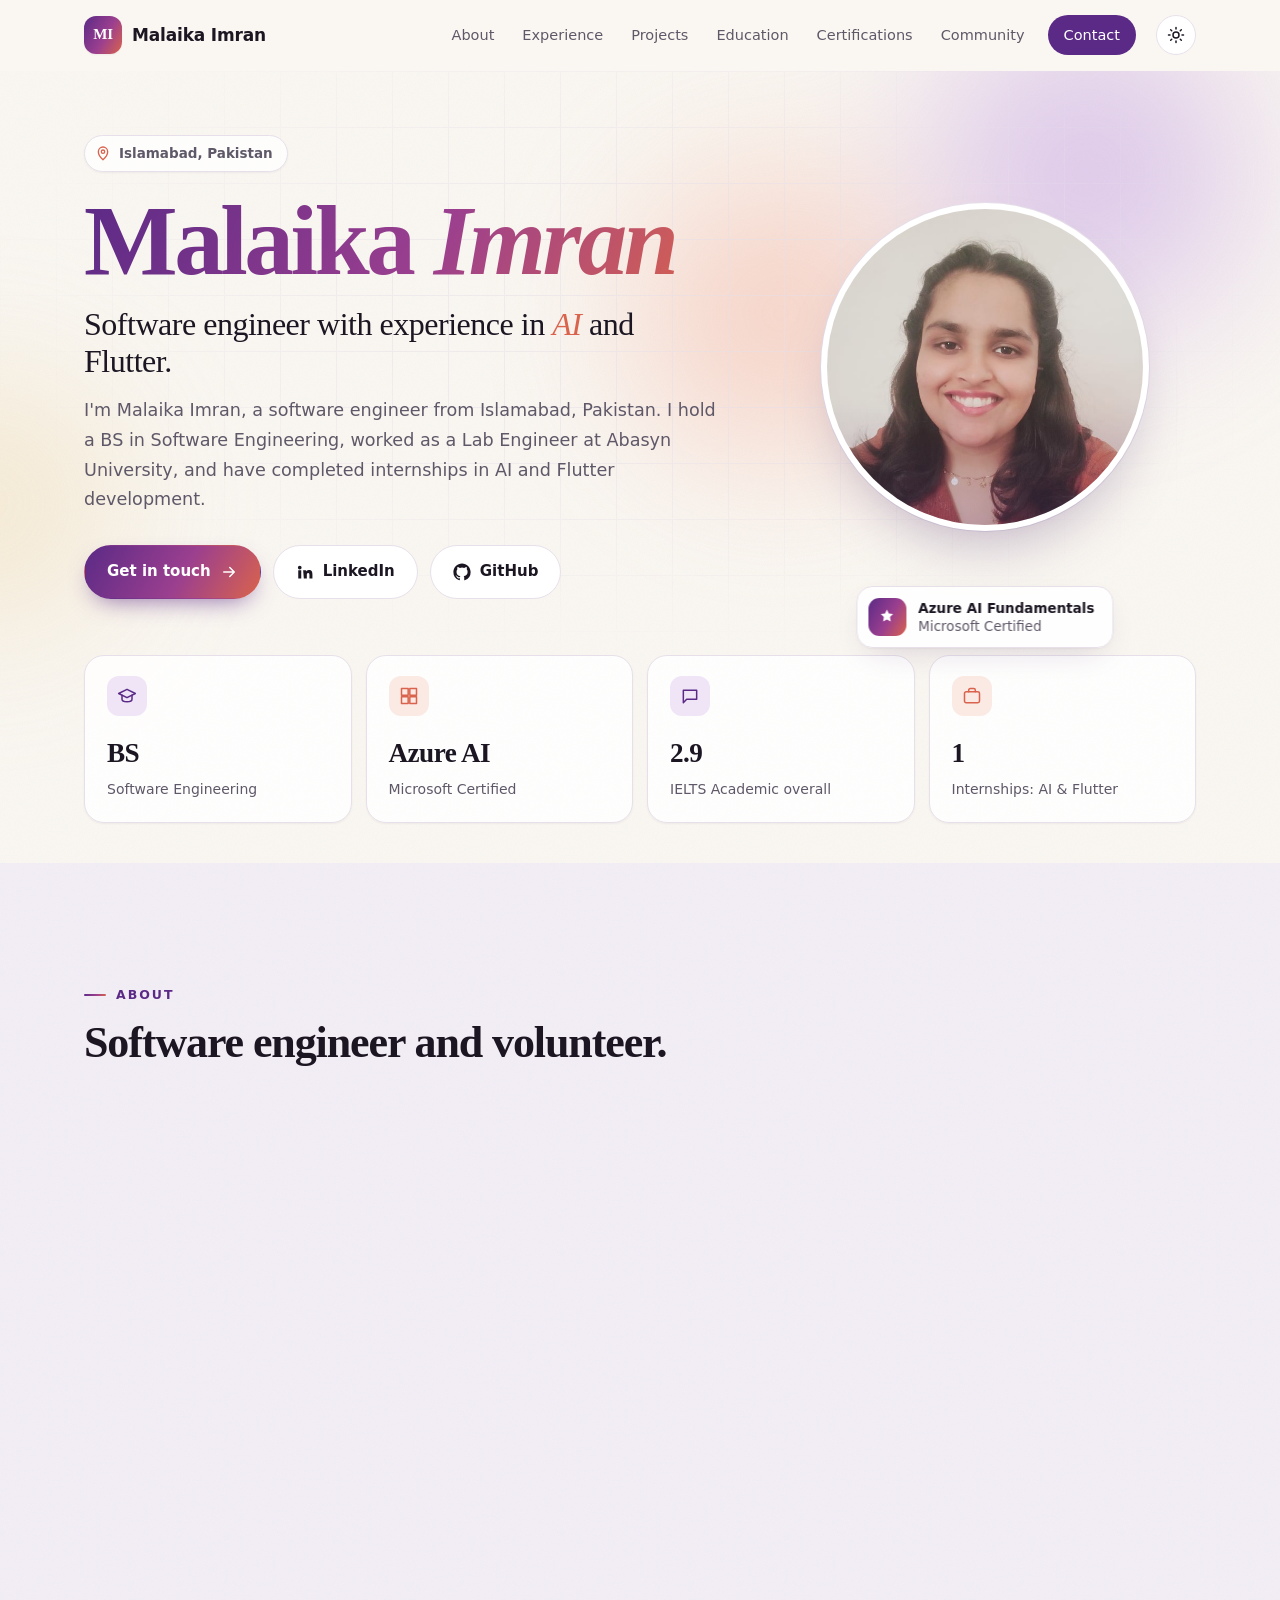
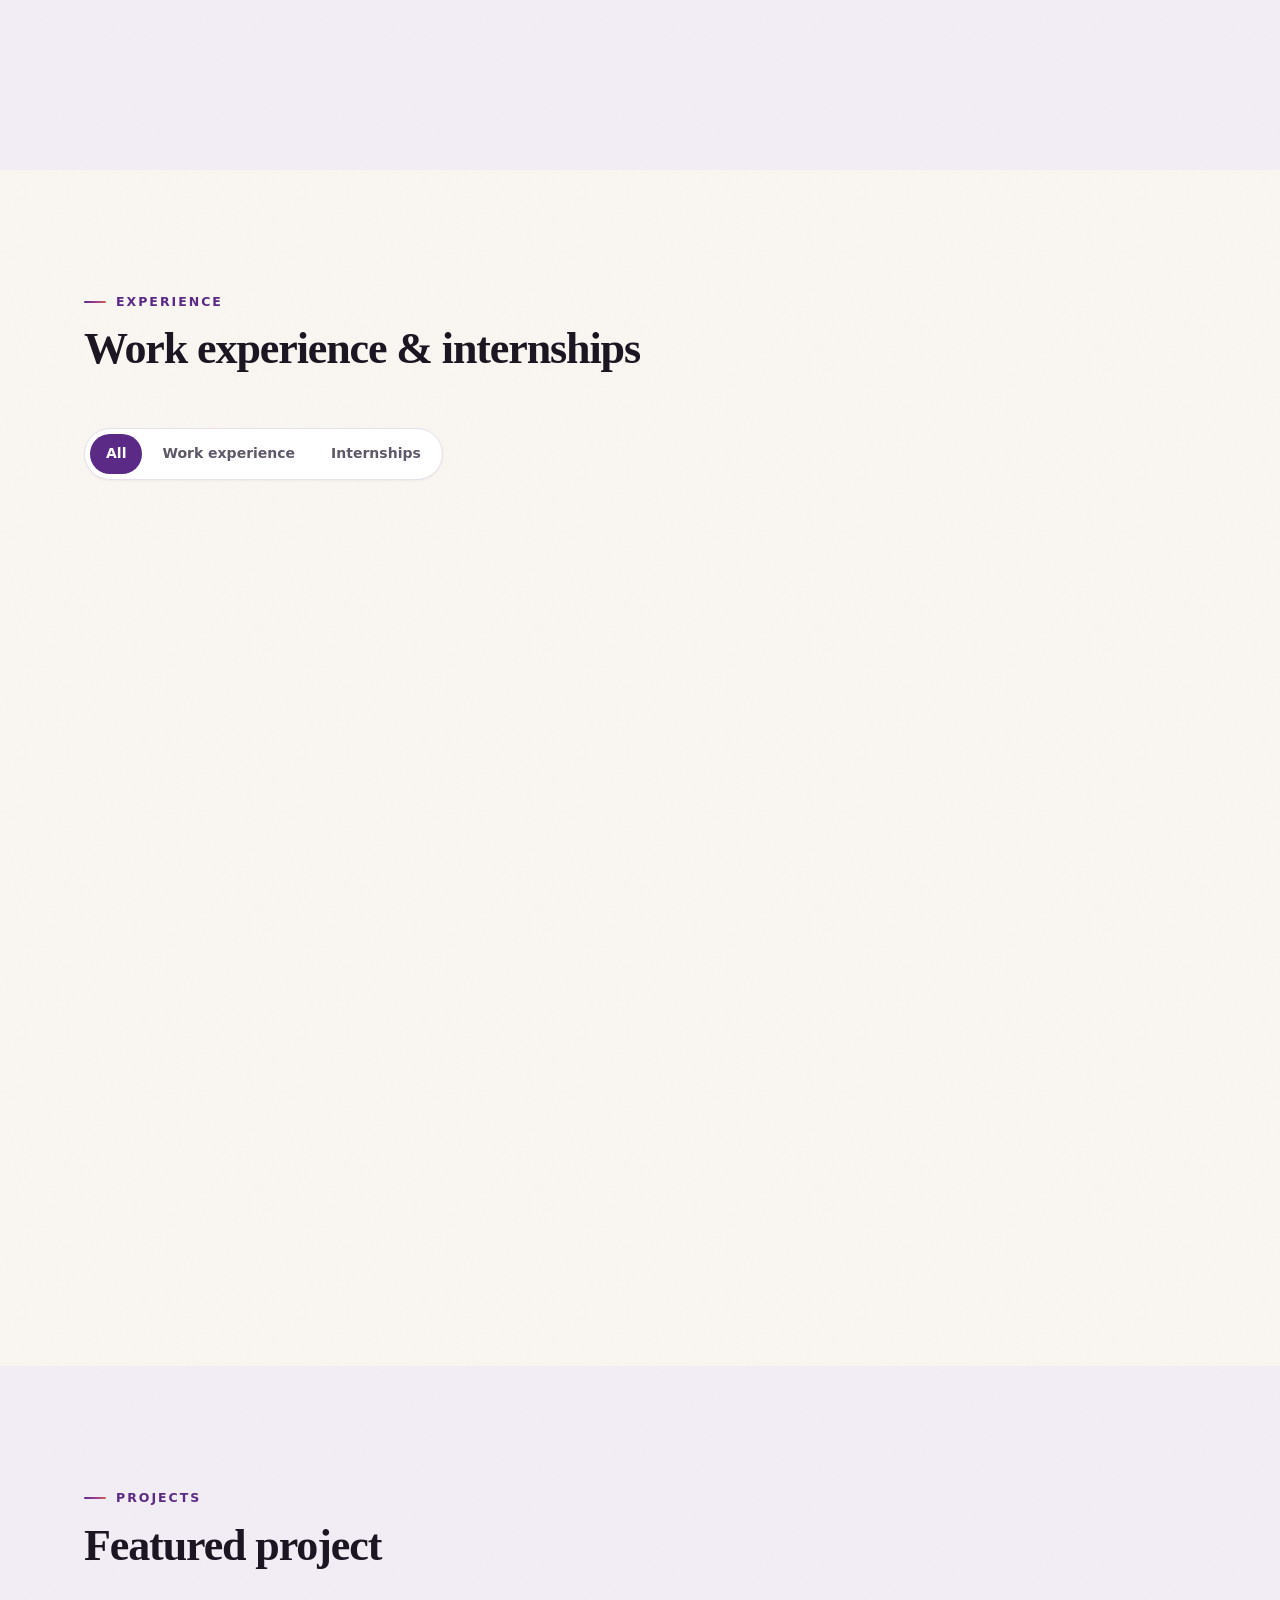
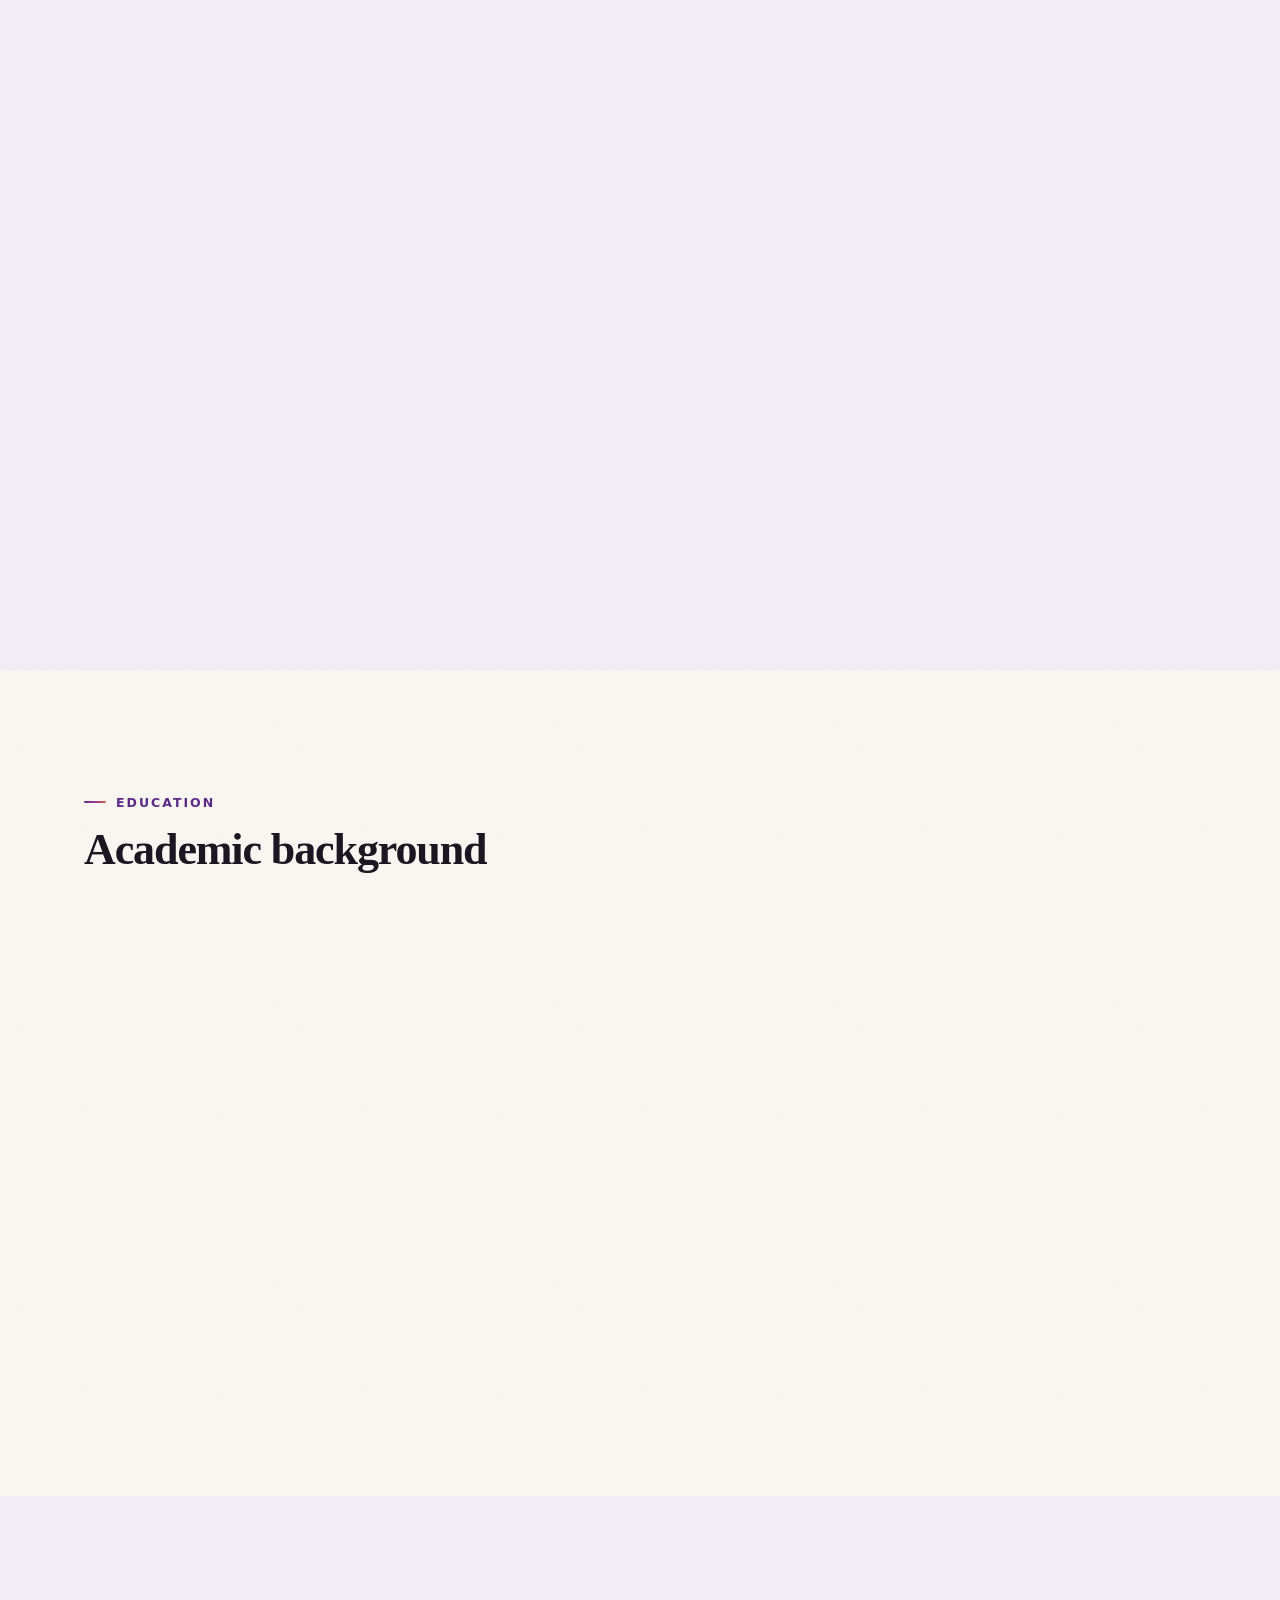
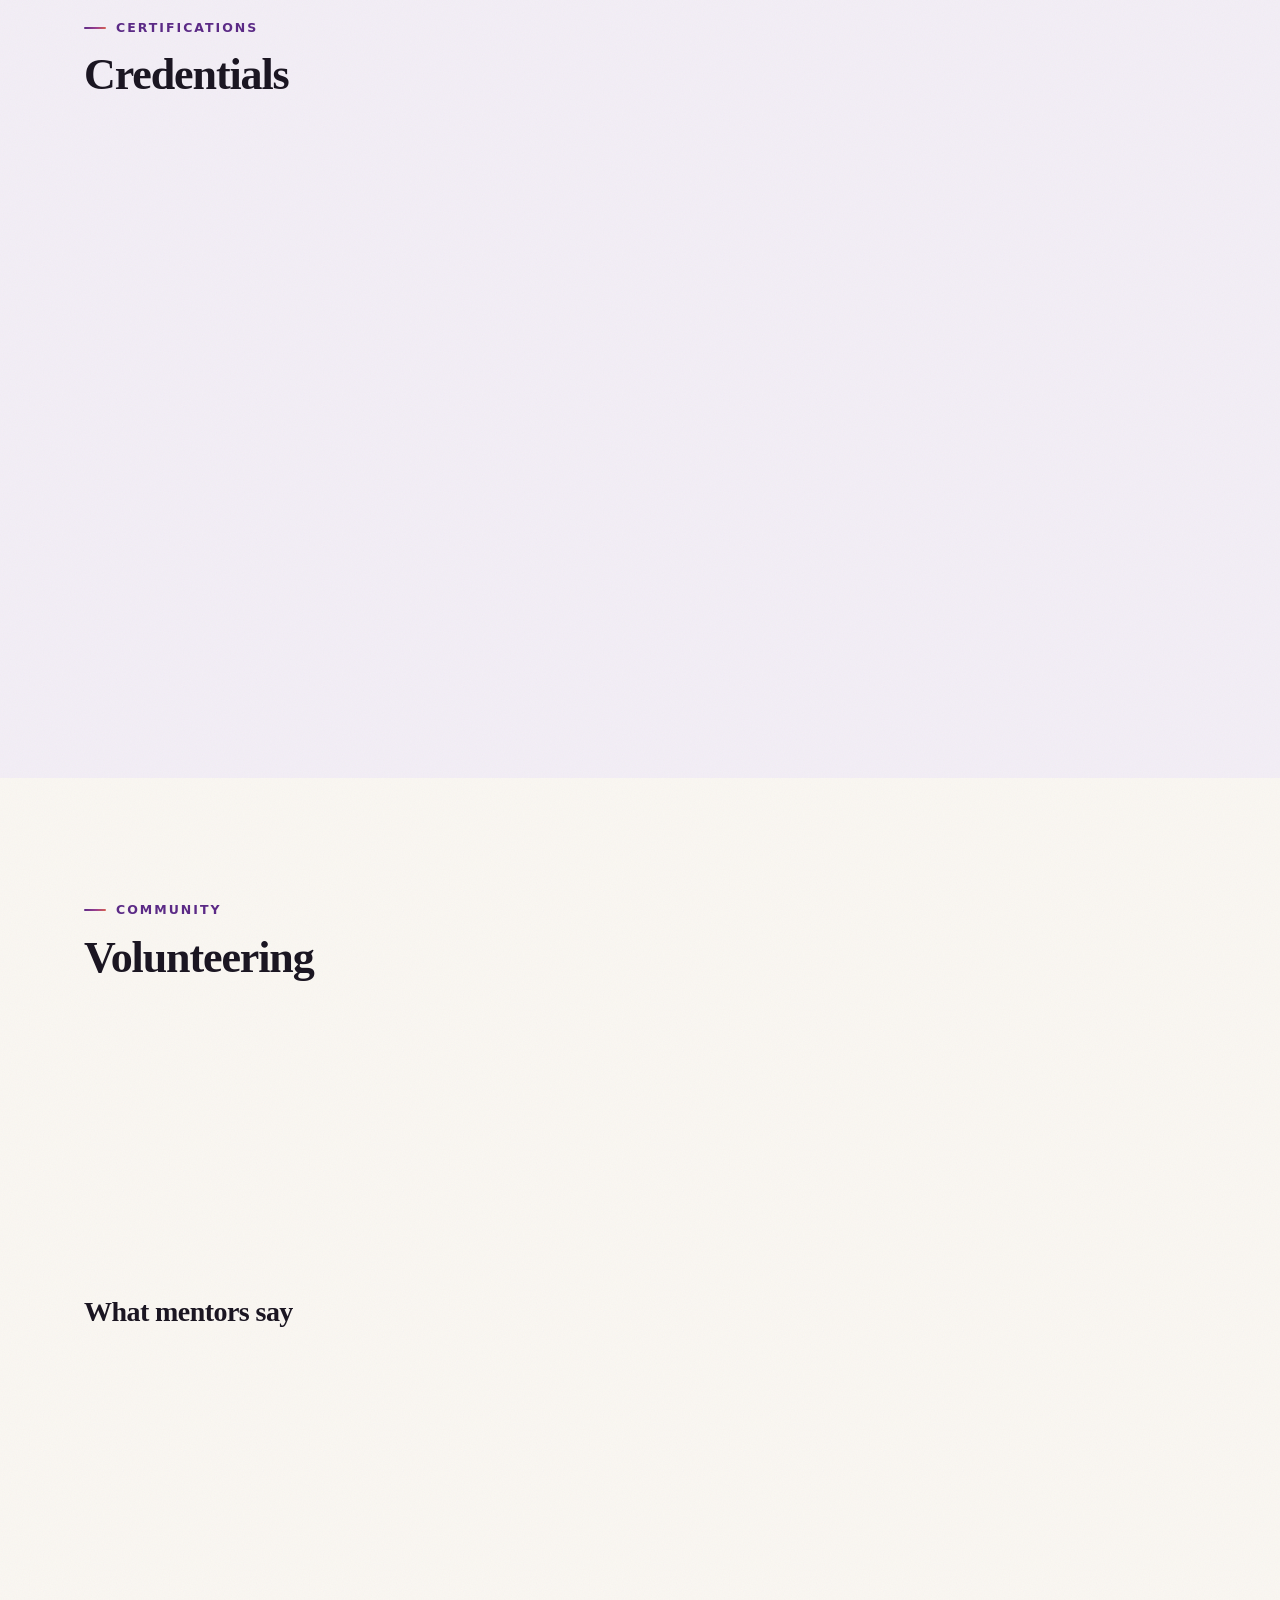
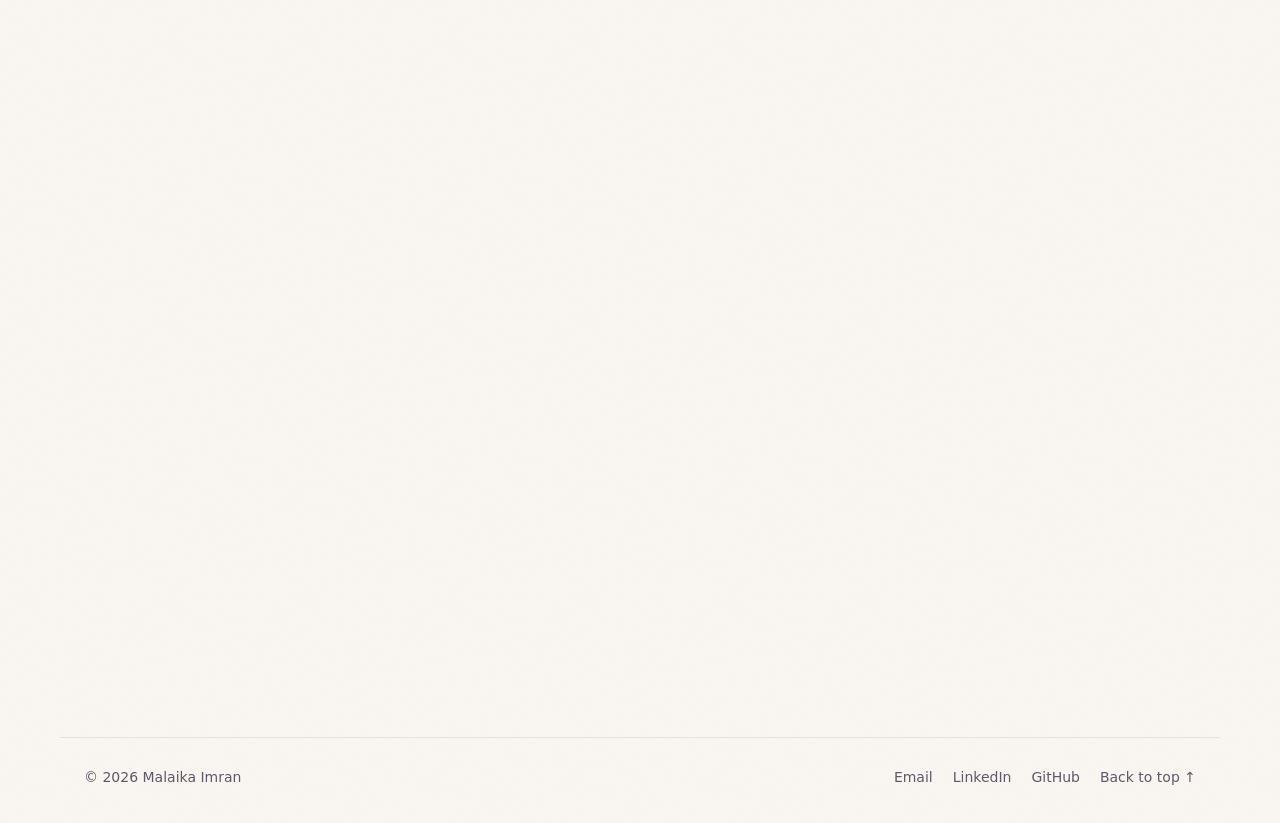
==== commit 3d7c004d: "Remove revolving text ring around profile photo" ====
--- a/index.html
+++ b/index.html
@@ -128,10 +128,6 @@
         </div>
 
         <div class="hero-photo">
-          <svg class="ring" viewBox="0 0 200 200" aria-hidden="true">
-            <defs><path id="ring-path" d="M100,100 m-86,0 a86,86 0 1,1 172,0 a86,86 0 1,1 -172,0"/></defs>
-            <text><textPath href="#ring-path" textLength="536" lengthAdjust="spacing">SOFTWARE &amp; AI ENGINEER · SOFTWARE &amp; AI ENGINEER · </textPath></text>
-          </svg>
           <div class="photo-frame">
             <img src="assets/malaika-imran-600.jpg" srcset="assets/malaika-imran-600.jpg 600w, assets/malaika-imran-900.jpg 900w, assets/malaika-imran.jpg 1200w" sizes="(max-width: 640px) 260px, (max-width: 960px) 340px, 400px" alt="Portrait of Malaika Imran" width="1200" height="1600" fetchpriority="high" decoding="async">
           </div>
